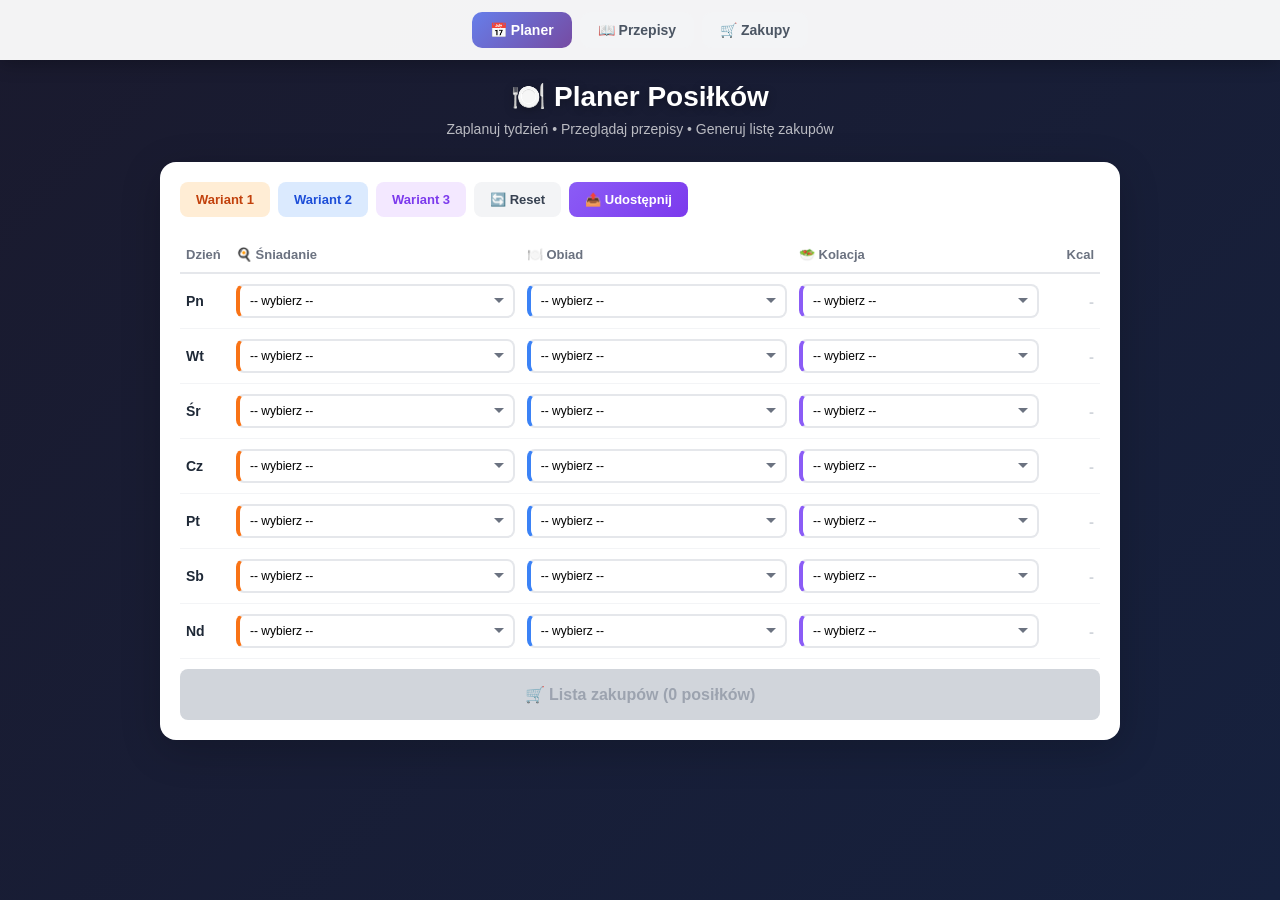
==== Planer_Posilkow.html @ 10a05266 "asdasd" ====
<!DOCTYPE html>
<html lang="pl">
<head>
    <meta charset="UTF-8">
    <meta name="viewport" content="width=device-width, initial-scale=1.0">
    <title>Planer Posiłków</title>
    <style>
        * { margin: 0; padding: 0; box-sizing: border-box; }
        body { 
            font-family: -apple-system, BlinkMacSystemFont, 'Segoe UI', Roboto, sans-serif;
            background: linear-gradient(135deg, #1a1a2e 0%, #16213e 100%);
            min-height: 100vh;
            color: #333;
        }
        
        /* NAWIGACJA */
        .nav {
            background: rgba(255,255,255,0.95);
            padding: 12px 15px;
            display: flex;
            justify-content: center;
            gap: 8px;
            box-shadow: 0 2px 20px rgba(0,0,0,0.3);
            position: sticky;
            top: 0;
            z-index: 100;
            flex-wrap: wrap;
        }
        .nav-btn {
            padding: 10px 18px;
            border: none;
            border-radius: 10px;
            font-weight: 600;
            cursor: pointer;
            font-size: 14px;
            transition: all 0.2s;
            background: #f3f4f6;
            color: #4b5563;
        }
        .nav-btn:hover { background: #e5e7eb; }
        .nav-btn.active { background: linear-gradient(135deg, #667eea 0%, #764ba2 100%); color: white; }
        
        .container { max-width: 1000px; margin: 0 auto; padding: 20px; }
        
        h1 { 
            color: white; 
            text-align: center; 
            margin-bottom: 8px;
            font-size: 28px;
            text-shadow: 0 2px 10px rgba(0,0,0,0.3);
        }
        .subtitle {
            color: rgba(255,255,255,0.7);
            text-align: center;
            margin-bottom: 25px;
            font-size: 14px;
        }
        
        .card {
            background: white;
            border-radius: 16px;
            padding: 20px;
            margin-bottom: 16px;
            box-shadow: 0 10px 40px rgba(0,0,0,0.2);
        }
        
        .section { display: none; }
        .section.active { display: block; }
        
        /* PRZYCISKI */
        .quick-buttons {
            display: flex;
            gap: 8px;
            flex-wrap: wrap;
            margin-bottom: 20px;
        }
        .btn {
            padding: 10px 16px;
            border: none;
            border-radius: 8px;
            font-weight: 600;
            cursor: pointer;
            font-size: 13px;
            transition: all 0.15s;
        }
        .btn:hover { transform: translateY(-2px); box-shadow: 0 4px 12px rgba(0,0,0,0.15); }
        .btn-orange { background: #ffedd5; color: #c2410c; }
        .btn-blue { background: #dbeafe; color: #1d4ed8; }
        .btn-purple { background: #f3e8ff; color: #7c3aed; }
        .btn-gray { background: #f3f4f6; color: #374151; }
        .btn-green { background: linear-gradient(135deg, #22c55e 0%, #16a34a 100%); color: white; width: 100%; padding: 16px; font-size: 16px; margin-top: 10px; }
        .btn-green:disabled { background: #d1d5db; color: #9ca3af; cursor: not-allowed; transform: none; box-shadow: none; }
        .btn-share { background: linear-gradient(135deg, #8b5cf6 0%, #7c3aed 100%); color: white; }
        
        /* TABELA */
        .plan-table { width: 100%; border-collapse: collapse; }
        .plan-table th { 
            text-align: left; 
            padding: 10px 6px; 
            font-size: 13px;
            color: #6b7280;
            border-bottom: 2px solid #e5e7eb;
        }
        .plan-table td { 
            padding: 10px 6px; 
            border-bottom: 1px solid #f3f4f6;
            vertical-align: middle;
        }
        .day-name { font-weight: 700; color: #1f2937; font-size: 14px; }
        
        /* SELECT */
        .meal-select {
            width: 100%;
            padding: 8px 10px;
            border: 2px solid #e5e7eb;
            border-radius: 8px;
            font-size: 12px;
            cursor: pointer;
            background: white;
            transition: border-color 0.2s;
            appearance: none;
            background-image: url("data:image/svg+xml,%3Csvg xmlns='http://www.w3.org/2000/svg' width='12' height='12' viewBox='0 0 12 12'%3E%3Cpath fill='%236b7280' d='M6 8L1 3h10z'/%3E%3C/svg%3E");
            background-repeat: no-repeat;
            background-position: right 8px center;
            padding-right: 28px;
        }
        .meal-select:focus { outline: none; border-color: #8b5cf6; }
        .meal-select.breakfast { border-left: 4px solid #f97316; }
        .meal-select.lunch { border-left: 4px solid #3b82f6; }
        .meal-select.dinner { border-left: 4px solid #8b5cf6; }
        .meal-select.has-value.breakfast { background-color: #fff7ed; }
        .meal-select.has-value.lunch { background-color: #eff6ff; }
        .meal-select.has-value.dinner { background-color: #faf5ff; }
        
        .kcal-cell { text-align: right; font-weight: 700; font-size: 15px; }
        .kcal-value { color: #22c55e; }
        .kcal-empty { color: #d1d5db; }
        
        /* MODAL SHARE */
        .share-modal {
            display: none;
            position: fixed;
            top: 0; left: 0; right: 0; bottom: 0;
            background: rgba(0,0,0,0.7);
            z-index: 300;
            padding: 20px;
            align-items: center;
            justify-content: center;
        }
        .share-modal.active { display: flex; }
        .share-box {
            background: white;
            border-radius: 20px;
            padding: 30px;
            max-width: 500px;
            width: 100%;
            text-align: center;
        }
        .share-box h2 { margin-bottom: 15px; color: #1f2937; }
        .share-box p { color: #6b7280; margin-bottom: 20px; font-size: 14px; }
        .share-link {
            background: #f3f4f6;
            border: 2px solid #e5e7eb;
            border-radius: 10px;
            padding: 15px;
            word-break: break-all;
            font-size: 12px;
            color: #374151;
            margin-bottom: 20px;
            max-height: 100px;
            overflow-y: auto;
        }
        .share-buttons { display: flex; gap: 10px; justify-content: center; flex-wrap: wrap; }
        .share-buttons .btn { min-width: 140px; }
        .btn-copy { background: #22c55e; color: white; }
        .btn-close { background: #f3f4f6; color: #374151; }
        .copied-msg {
            background: #dcfce7;
            color: #16a34a;
            padding: 10px;
            border-radius: 8px;
            margin-top: 15px;
            display: none;
        }
        .copied-msg.show { display: block; }
        
        /* ALERT LOADED */
        .loaded-alert {
            background: linear-gradient(135deg, #22c55e 0%, #16a34a 100%);
            color: white;
            padding: 15px 20px;
            border-radius: 12px;
            margin-bottom: 20px;
            display: flex;
            align-items: center;
            gap: 15px;
            flex-wrap: wrap;
        }
        .loaded-alert span { flex: 1; }
        .loaded-alert .btn { background: white; color: #16a34a; }
        
        /* LISTA ZAKUPÓW */
        .list-header {
            display: flex;
            justify-content: space-between;
            align-items: center;
            margin-bottom: 20px;
            flex-wrap: wrap;
            gap: 10px;
        }
        .list-header h2 { color: #16a34a; font-size: 22px; }
        
        .category {
            background: #f9fafb;
            border-radius: 12px;
            padding: 16px;
            margin-bottom: 12px;
        }
        .category h3 {
            font-size: 16px;
            color: #374151;
            margin-bottom: 12px;
            padding-bottom: 8px;
            border-bottom: 2px solid #e5e7eb;
        }
        .item {
            display: flex;
            align-items: center;
            gap: 12px;
            padding: 10px 0;
            border-bottom: 1px solid #e5e7eb;
        }
        .item:last-child { border-bottom: none; }
        .item input[type="checkbox"] {
            width: 22px;
            height: 22px;
            cursor: pointer;
            accent-color: #22c55e;
        }
        .item-name { flex: 1; color: #374151; font-size: 14px; }
        .item-name.checked { text-decoration: line-through; color: #9ca3af; }
        .item-amount {
            background: #dcfce7;
            color: #16a34a;
            padding: 5px 12px;
            border-radius: 8px;
            font-weight: 700;
            font-size: 13px;
        }
        
        /* PRZEPISY */
        .recipes-grid {
            display: grid;
            grid-template-columns: repeat(auto-fill, minmax(280px, 1fr));
            gap: 16px;
        }
        .recipe-card {
            background: white;
            border-radius: 16px;
            overflow: hidden;
            box-shadow: 0 4px 20px rgba(0,0,0,0.1);
            transition: transform 0.2s, box-shadow 0.2s;
            cursor: pointer;
        }
        .recipe-card:hover {
            transform: translateY(-5px);
            box-shadow: 0 10px 40px rgba(0,0,0,0.15);
        }
        .recipe-header {
            padding: 16px;
            color: white;
        }
        .recipe-header.breakfast { background: linear-gradient(135deg, #f97316 0%, #ea580c 100%); }
        .recipe-header.lunch { background: linear-gradient(135deg, #3b82f6 0%, #2563eb 100%); }
        .recipe-header.dinner { background: linear-gradient(135deg, #8b5cf6 0%, #7c3aed 100%); }
        
        .recipe-type {
            font-size: 11px;
            text-transform: uppercase;
            letter-spacing: 1px;
            opacity: 0.9;
            margin-bottom: 4px;
        }
        .recipe-name {
            font-size: 17px;
            font-weight: 700;
        }
        .recipe-body {
            padding: 16px;
        }
        .recipe-macros {
            display: flex;
            gap: 10px;
            margin-bottom: 12px;
            flex-wrap: wrap;
        }
        .macro {
            background: #f3f4f6;
            padding: 6px 10px;
            border-radius: 6px;
            font-size: 12px;
        }
        .macro strong { color: #1f2937; }
        .recipe-preview {
            color: #6b7280;
            font-size: 13px;
            line-height: 1.4;
        }
        
        /* FILTER TABS */
        .filter-tabs {
            display: flex;
            gap: 8px;
            margin-bottom: 20px;
            flex-wrap: wrap;
        }
        .filter-tab {
            padding: 8px 16px;
            border: 2px solid #e5e7eb;
            border-radius: 8px;
            background: white;
            cursor: pointer;
            font-weight: 600;
            font-size: 13px;
            transition: all 0.2s;
        }
        .filter-tab:hover { border-color: #d1d5db; }
        .filter-tab.active { border-color: #8b5cf6; background: #faf5ff; color: #7c3aed; }
        
        /* MODAL PRZEPISU */
        .modal-overlay {
            display: none;
            position: fixed;
            top: 0; left: 0; right: 0; bottom: 0;
            background: rgba(0,0,0,0.7);
            z-index: 200;
            padding: 20px;
            overflow-y: auto;
        }
        .modal-overlay.active { display: flex; justify-content: center; align-items: flex-start; }
        
        .modal {
            background: white;
            border-radius: 20px;
            max-width: 600px;
            width: 100%;
            margin: 30px auto;
            overflow: hidden;
            box-shadow: 0 20px 60px rgba(0,0,0,0.3);
        }
        .modal-header {
            padding: 25px;
            color: white;
        }
        .modal-header.breakfast { background: linear-gradient(135deg, #f97316 0%, #ea580c 100%); }
        .modal-header.lunch { background: linear-gradient(135deg, #3b82f6 0%, #2563eb 100%); }
        .modal-header.dinner { background: linear-gradient(135deg, #8b5cf6 0%, #7c3aed 100%); }
        
        .modal-close {
            float: right;
            background: rgba(255,255,255,0.2);
            border: none;
            color: white;
            width: 36px;
            height: 36px;
            border-radius: 50%;
            font-size: 22px;
            cursor: pointer;
            transition: background 0.2s;
        }
        .modal-close:hover { background: rgba(255,255,255,0.3); }
        
        .modal-type {
            font-size: 12px;
            text-transform: uppercase;
            letter-spacing: 1px;
            opacity: 0.9;
            margin-bottom: 6px;
        }
        .modal-name {
            font-size: 24px;
            font-weight: 700;
        }
        
        .modal-body {
            padding: 25px;
        }
        .modal-macros {
            display: flex;
            gap: 12px;
            margin-bottom: 25px;
            flex-wrap: wrap;
        }
        .modal-macro {
            background: #f3f4f6;
            padding: 10px 16px;
            border-radius: 10px;
            text-align: center;
        }
        .modal-macro-value {
            font-size: 20px;
            font-weight: 700;
            color: #1f2937;
        }
        .modal-macro-label {
            font-size: 11px;
            color: #6b7280;
            text-transform: uppercase;
        }
        
        .modal-section {
            margin-bottom: 20px;
        }
        .modal-section h3 {
            font-size: 16px;
            color: #1f2937;
            margin-bottom: 12px;
            padding-bottom: 8px;
            border-bottom: 2px solid #e5e7eb;
        }
        .modal-section ul {
            list-style: none;
        }
        .modal-section li {
            padding: 8px 0;
            border-bottom: 1px solid #f3f4f6;
            display: flex;
            align-items: center;
            gap: 10px;
            font-size: 14px;
        }
        .modal-section li:last-child { border-bottom: none; }
        .modal-section li::before {
            content: "•";
            color: #8b5cf6;
            font-weight: bold;
            font-size: 18px;
        }
        
        .modal-steps li {
            counter-increment: step;
            padding-left: 0;
        }
        .modal-steps {
            counter-reset: step;
        }
        .modal-steps li::before {
            content: counter(step);
            background: linear-gradient(135deg, #667eea 0%, #764ba2 100%);
            color: white;
            min-width: 26px;
            height: 26px;
            border-radius: 50%;
            display: flex;
            align-items: center;
            justify-content: center;
            font-size: 13px;
            font-weight: 600;
        }
        
        .hidden { display: none; }
        
        @media (max-width: 600px) {
            .nav { padding: 10px; gap: 6px; }
            .nav-btn { padding: 8px 12px; font-size: 12px; }
            .plan-table th, .plan-table td { padding: 6px 3px; font-size: 11px; }
            .meal-select { padding: 6px; font-size: 11px; }
            .recipes-grid { grid-template-columns: 1fr; }
            h1 { font-size: 22px; }
            .container { padding: 15px; }
            .card { padding: 15px; }
        }
    </style>
</head>
<body>
    <nav class="nav">
        <button class="nav-btn active" onclick="showSection('planner', this)">📅 Planer</button>
        <button class="nav-btn" onclick="showSection('recipes', this)">📖 Przepisy</button>
        <button class="nav-btn" onclick="showSection('shopping', this)">🛒 Zakupy</button>
    </nav>

    <div class="container">
        <h1>🍽️ Planer Posiłków</h1>
        <p class="subtitle">Zaplanuj tydzień • Przeglądaj przepisy • Generuj listę zakupów</p>
        
        <!-- ALERT: Plan załadowany z linku -->
        <div id="loaded-alert" class="loaded-alert" style="display: none;">
            <span>✅ Plan został załadowany z linku!</span>
            <button class="btn" onclick="hideLoadedAlert()">OK</button>
        </div>
        
        <!-- SEKCJA: PLANER -->
        <div id="section-planner" class="section active">
            <div class="card">
                <div class="quick-buttons">
                    <button class="btn btn-orange" onclick="fillAllWith('A')">Wariant 1</button>
                    <button class="btn btn-blue" onclick="fillAllWith('B')">Wariant 2</button>
                    <button class="btn btn-purple" onclick="fillAllWith('C')">Wariant 3</button>
                    <button class="btn btn-gray" onclick="resetPlan()">🔄 Reset</button>
                    <button class="btn btn-share" onclick="openShareModal()">📤 Udostępnij</button>
                </div>
                
                <table class="plan-table">
                    <thead>
                        <tr>
                            <th style="width: 50px;">Dzień</th>
                            <th>🍳 Śniadanie</th>
                            <th>🍽️ Obiad</th>
                            <th>🥗 Kolacja</th>
                            <th style="width: 55px; text-align: right;">Kcal</th>
                        </tr>
                    </thead>
                    <tbody id="plan-table-body"></tbody>
                </table>
                
                <button class="btn btn-green" id="generate-btn" onclick="showSection('shopping')" disabled>
                    🛒 Lista zakupów (0 posiłków)
                </button>
            </div>
        </div>
        
        <!-- SEKCJA: PRZEPISY -->
        <div id="section-recipes" class="section">
            <div class="card">
                <div class="filter-tabs">
                    <button class="filter-tab active" onclick="filterRecipes('all', this)">Wszystkie</button>
                    <button class="filter-tab" onclick="filterRecipes('breakfast', this)">🍳 Śniadania</button>
                    <button class="filter-tab" onclick="filterRecipes('lunch', this)">🍽️ Obiady</button>
                    <button class="filter-tab" onclick="filterRecipes('dinner', this)">🥗 Kolacje</button>
                </div>
                <div class="recipes-grid" id="recipes-grid"></div>
            </div>
        </div>
        
        <!-- SEKCJA: LISTA ZAKUPÓW -->
        <div id="section-shopping" class="section">
            <div class="card">
                <div class="list-header">
                    <h2>🛒 Lista zakupów</h2>
                    <button class="btn btn-share" onclick="copyShoppingList()">📋 Kopiuj listę</button>
                </div>
                <p id="shopping-info" style="color: #6b7280; margin-bottom: 15px;"></p>
                <div id="shopping-list"></div>
            </div>
        </div>
    </div>
    
    <!-- MODAL: UDOSTĘPNIJ -->
    <div class="share-modal" id="share-modal" onclick="closeShareModal(event)">
        <div class="share-box" onclick="event.stopPropagation()">
            <h2>📤 Udostępnij plan</h2>
            <p>Skopiuj link i wyślij na telefon (SMS, Messenger, mail) albo zapisz w notatkach.</p>
            <div class="share-link" id="share-link"></div>
            <div class="share-buttons">
                <button class="btn btn-copy" onclick="copyShareLink()">📋 Kopiuj link</button>
                <button class="btn btn-close" onclick="closeShareModal()">Zamknij</button>
            </div>
            <div class="copied-msg" id="copied-msg">✅ Link skopiowany!</div>
        </div>
    </div>
    
    <!-- MODAL: PRZEPIS -->
    <div class="modal-overlay" id="modal-overlay" onclick="closeModal(event)">
        <div class="modal" onclick="event.stopPropagation()">
            <div class="modal-header" id="modal-header">
                <button class="modal-close" onclick="closeModal()">&times;</button>
                <div class="modal-type" id="modal-type"></div>
                <div class="modal-name" id="modal-name"></div>
            </div>
            <div class="modal-body">
                <div class="modal-macros" id="modal-macros"></div>
                <div class="modal-section">
                    <h3>📝 Składniki</h3>
                    <ul id="modal-ingredients"></ul>
                </div>
                <div class="modal-section">
                    <h3>👨‍🍳 Przygotowanie</h3>
                    <ul class="modal-steps" id="modal-steps"></ul>
                </div>
            </div>
        </div>
    </div>

    <script>
        // ===========================================
        // BAZA PRZEPISÓW
        // ===========================================
        const recipes = {
            breakfast: [
                {
                    id: 'b1',
                    name: "Jajecznica z szynką + kanapki",
                    kcal: 820, protein: 58, fat: 38, carbs: 60,
                    ingredients: [
                        { item: "Jajka", amount: 5, unit: "szt" },
                        { item: "Szynka z indyka", amount: 100, unit: "g" },
                        { item: "Chleb żytni razowy", amount: 4, unit: "kromki" },
                        { item: "Masło", amount: 10, unit: "g" },
                        { item: "Pomidor", amount: 1, unit: "szt" }
                    ],
                    steps: [
                        "Rozgrzej patelnię z masłem na średnim ogniu.",
                        "Wbij jajka i mieszaj łopatką do ścięcia.",
                        "Pod koniec dodaj pokrojoną szynkę.",
                        "Dopraw solą i pieprzem.",
                        "Podawaj z chlebem i pomidorem."
                    ]
                },
                {
                    id: 'b2',
                    name: "Tosty z jajkiem i serem",
                    kcal: 830, protein: 56, fat: 42, carbs: 58,
                    ingredients: [
                        { item: "Chleb tostowy pełnoziarnisty", amount: 6, unit: "kromek" },
                        { item: "Jajka", amount: 4, unit: "szt" },
                        { item: "Ser żółty (gouda)", amount: 80, unit: "g" },
                        { item: "Szynka z kurczaka", amount: 80, unit: "g" },
                        { item: "Masło", amount: 15, unit: "g" },
                        { item: "Ogórek", amount: 1, unit: "szt" }
                    ],
                    steps: [
                        "Usmaż jajka sadzone na maśle.",
                        "Złóż tosty: chleb + ser + szynka + jajko.",
                        "Opiecz w tosterze aż ser się roztopi.",
                        "Podawaj z ogórkiem."
                    ]
                },
                {
                    id: 'b3',
                    name: "Kanapki z łososiem",
                    kcal: 810, protein: 52, fat: 36, carbs: 68,
                    ingredients: [
                        { item: "Bułki grahamki", amount: 3, unit: "szt" },
                        { item: "Łosoś wędzony", amount: 100, unit: "g" },
                        { item: "Serek śmietankowy", amount: 60, unit: "g" },
                        { item: "Jajka", amount: 3, unit: "szt" },
                        { item: "Pomidorki koktajlowe", amount: 8, unit: "szt" }
                    ],
                    steps: [
                        "Ugotuj jajka na twardo (8 min).",
                        "Przekrój bułki, posmaruj serkiem.",
                        "Ułóż łososia i pokrojone jajka.",
                        "Podawaj z pomidorkami."
                    ]
                }
            ],
            lunch: [
                {
                    id: 'l1',
                    name: "Kurczak z ryżem i brokułem",
                    kcal: 850, protein: 65, fat: 25, carbs: 85,
                    ingredients: [
                        { item: "Pierś z kurczaka", amount: 250, unit: "g" },
                        { item: "Ryż basmati", amount: 100, unit: "g" },
                        { item: "Brokuł mrożony", amount: 150, unit: "g" },
                        { item: "Oliwa z oliwek", amount: 1.5, unit: "łyżki" }
                    ],
                    steps: [
                        "Ugotuj ryż według instrukcji.",
                        "Kurczaka pokrój w kostkę, dopraw.",
                        "Smaż na oliwie 6-8 minut.",
                        "Brokuł ugotuj na parze 5 min.",
                        "Podawaj razem."
                    ]
                },
                {
                    id: 'l2',
                    name: "Mielone z frytkami",
                    kcal: 860, protein: 62, fat: 28, carbs: 88,
                    ingredients: [
                        { item: "Mięso mielone z indyka", amount: 250, unit: "g" },
                        { item: "Frytki mrożone", amount: 250, unit: "g" },
                        { item: "Cebula", amount: 0.5, unit: "szt" },
                        { item: "Jajka", amount: 1, unit: "szt" },
                        { item: "Kapusta pekińska", amount: 150, unit: "g" },
                        { item: "Jogurt naturalny", amount: 30, unit: "g" }
                    ],
                    steps: [
                        "Frytki piecz 220°C, 20-25 min (BEZ oleju!).",
                        "Mielone wymieszaj z jajkiem i cebulą.",
                        "Uformuj kotlety, smaż 4-5 min z każdej strony.",
                        "Kapustę wymieszaj z jogurtem na surówkę."
                    ]
                },
                {
                    id: 'l3',
                    name: "Makaron z kurczakiem",
                    kcal: 840, protein: 58, fat: 24, carbs: 92,
                    ingredients: [
                        { item: "Makaron pełnoziarnisty", amount: 100, unit: "g" },
                        { item: "Pierś z kurczaka", amount: 200, unit: "g" },
                        { item: "Passata pomidorowa", amount: 150, unit: "g" },
                        { item: "Cukinia", amount: 100, unit: "g" },
                        { item: "Parmezan", amount: 20, unit: "g" },
                        { item: "Czosnek", amount: 2, unit: "ząbki" }
                    ],
                    steps: [
                        "Ugotuj makaron al dente.",
                        "Kurczaka pokrój w paski, smaż z czosnkiem.",
                        "Dodaj cukinię i passatę, gotuj 5 min.",
                        "Wymieszaj z makaronem, posyp parmezanem."
                    ]
                }
            ],
            dinner: [
                {
                    id: 'd1',
                    name: "Twarożek z owocami",
                    kcal: 780, protein: 62, fat: 22, carbs: 65,
                    ingredients: [
                        { item: "Serek wiejski wysokobiałkowy", amount: 400, unit: "g" },
                        { item: "Banan", amount: 1, unit: "szt" },
                        { item: "Orzechy włoskie", amount: 30, unit: "g" },
                        { item: "Miód", amount: 20, unit: "g" },
                        { item: "Płatki owsiane", amount: 30, unit: "g" }
                    ],
                    steps: [
                        "Serek przełóż do miski.",
                        "Pokrój banana, posiekaj orzechy.",
                        "Wszystko wymieszaj, dodaj płatki.",
                        "Polej miodem. Gotowe!"
                    ]
                },
                {
                    id: 'd2',
                    name: "Kanapki z pastą jajeczną",
                    kcal: 790, protein: 58, fat: 32, carbs: 68,
                    ingredients: [
                        { item: "Chleb żytni razowy", amount: 5, unit: "kromek" },
                        { item: "Jajka", amount: 5, unit: "szt" },
                        { item: "Jogurt grecki", amount: 50, unit: "g" },
                        { item: "Majonez", amount: 15, unit: "g" },
                        { item: "Ser żółty", amount: 40, unit: "g" },
                        { item: "Ogórek", amount: 1, unit: "szt" },
                        { item: "Szczypiorek", amount: 1, unit: "pęczek" }
                    ],
                    steps: [
                        "Ugotuj jajka na twardo, rozgnieć widelcem.",
                        "Wymieszaj z jogurtem, majonezem i szczypiorkiem.",
                        "Smaruj chleb pastą, dodaj ser.",
                        "Podawaj z ogórkiem."
                    ]
                },
                {
                    id: 'd3',
                    name: "Wrap z kurczakiem",
                    kcal: 785, protein: 60, fat: 26, carbs: 70,
                    ingredients: [
                        { item: "Tortilla pełnoziarnista", amount: 2, unit: "szt" },
                        { item: "Pierś z kurczaka", amount: 180, unit: "g" },
                        { item: "Serek śmietankowy", amount: 50, unit: "g" },
                        { item: "Pomidor", amount: 1, unit: "szt" },
                        { item: "Ser żółty", amount: 40, unit: "g" },
                        { item: "Jogurt skyr", amount: 100, unit: "g" },
                        { item: "Sałata lodowa", amount: 50, unit: "g" }
                    ],
                    steps: [
                        "Tortillę posmaruj serkiem.",
                        "Ułóż sałatę, kurczaka, pomidor, ser.",
                        "Zwiń ciasno w rulon.",
                        "Jogurt skyr jako dip."
                    ]
                }
            ]
        };

        // ===========================================
        // STAN
        // ===========================================
        const days = ['Poniedziałek', 'Wtorek', 'Środa', 'Czwartek', 'Piątek', 'Sobota', 'Niedziela'];
        const daysShort = ['Pn', 'Wt', 'Śr', 'Cz', 'Pt', 'Sb', 'Nd'];
        const mealTypes = ['breakfast', 'lunch', 'dinner'];
        const mealNames = { breakfast: 'Śniadanie', lunch: 'Obiad', dinner: 'Kolacja' };
        
        let plan = {};
        days.forEach(day => {
            plan[day] = { breakfast: null, lunch: null, dinner: null };
        });

        const categories = [
            { name: "🥚 BIAŁKO", keywords: ["jajka", "pierś", "mielone", "łosoś", "szynka", "kurczak"] },
            { name: "🧀 NABIAŁ", keywords: ["serek", "jogurt", "ser żółty", "masło", "parmezan", "majonez", "śmietankowy", "skyr"] },
            { name: "🍞 PIECZYWO", keywords: ["chleb", "bułki", "tortilla", "tostowy"] },
            { name: "🥦 WARZYWA/OWOCE", keywords: ["pomidor", "ogórek", "brokuł", "cukinia", "kapusta", "banan", "cebula", "sałata", "czosnek"] },
            { name: "🍚 INNE", keywords: ["ryż", "makaron", "frytki", "oliwa", "orzechy", "miód", "płatki", "passata", "szczypiorek"] }
        ];

        // ===========================================
        // FUNKCJE
        // ===========================================
        
        function showSection(name, btn) {
            document.querySelectorAll('.section').forEach(s => s.classList.remove('active'));
            document.querySelectorAll('.nav-btn').forEach(b => b.classList.remove('active'));
            document.getElementById('section-' + name).classList.add('active');
            if (btn) btn.classList.add('active');
            else document.querySelector(`.nav-btn[onclick*="${name}"]`).classList.add('active');
            if (name === 'shopping') renderShoppingList();
        }

        function renderPlannerTable() {
            const tbody = document.getElementById('plan-table-body');
            tbody.innerHTML = '';
            let totalMeals = 0;
            
            days.forEach((day, i) => {
                const row = document.createElement('tr');
                row.innerHTML = `<td class="day-name">${daysShort[i]}</td>`;
                
                mealTypes.forEach(mealType => {
                    const td = document.createElement('td');
                    const val = plan[day][mealType];
                    if (val) totalMeals++;
                    
                    let opts = `<option value="">-- wybierz --</option>`;
                    recipes[mealType].forEach(r => {
                        opts += `<option value="${r.id}" ${val === r.id ? 'selected' : ''}>${r.name}</option>`;
                    });
                    
                    td.innerHTML = `<select class="meal-select ${mealType} ${val ? 'has-value' : ''}" 
                        onchange="setMeal('${day}', '${mealType}', this.value)">${opts}</select>`;
                    row.appendChild(td);
                });
                
                let kcal = 0;
                mealTypes.forEach(mt => {
                    const rid = plan[day][mt];
                    if (rid) {
                        const r = recipes[mt].find(x => x.id === rid);
                        if (r) kcal += r.kcal;
                    }
                });
                
                const kcalTd = document.createElement('td');
                kcalTd.className = 'kcal-cell';
                kcalTd.innerHTML = kcal > 0 ? `<span class="kcal-value">${kcal}</span>` : `<span class="kcal-empty">-</span>`;
                row.appendChild(kcalTd);
                tbody.appendChild(row);
            });
            
            const btn = document.getElementById('generate-btn');
            btn.textContent = `🛒 Lista zakupów (${totalMeals} posiłków)`;
            btn.disabled = totalMeals === 0;
        }

        function setMeal(day, mealType, id) {
            plan[day][mealType] = id || null;
            renderPlannerTable();
            savePlan();
        }

        function fillAllWith(v) {
            const idx = { 'A': 0, 'B': 1, 'C': 2 }[v];
            days.forEach(day => {
                mealTypes.forEach(mt => {
                    if (recipes[mt][idx]) plan[day][mt] = recipes[mt][idx].id;
                });
            });
            renderPlannerTable();
            savePlan();
        }

        function resetPlan() {
            days.forEach(day => mealTypes.forEach(mt => plan[day][mt] = null));
            renderPlannerTable();
            savePlan();
        }

        // PRZEPISY
        function renderRecipes(filter = 'all') {
            const grid = document.getElementById('recipes-grid');
            grid.innerHTML = '';
            const types = filter === 'all' ? mealTypes : [filter];
            
            types.forEach(mt => {
                recipes[mt].forEach(r => {
                    const card = document.createElement('div');
                    card.className = 'recipe-card';
                    card.onclick = () => openRecipeModal(mt, r);
                    card.innerHTML = `
                        <div class="recipe-header ${mt}">
                            <div class="recipe-type">${mealNames[mt]}</div>
                            <div class="recipe-name">${r.name}</div>
                        </div>
                        <div class="recipe-body">
                            <div class="recipe-macros">
                                <div class="macro"><strong>${r.kcal}</strong> kcal</div>
                                <div class="macro"><strong>${r.protein}g</strong> B</div>
                                <div class="macro"><strong>${r.carbs}g</strong> W</div>
                            </div>
                            <div class="recipe-preview">${r.ingredients.slice(0,3).map(x=>x.item).join(', ')}...</div>
                        </div>`;
                    grid.appendChild(card);
                });
            });
        }

        function filterRecipes(f, btn) {
            document.querySelectorAll('.filter-tab').forEach(t => t.classList.remove('active'));
            btn.classList.add('active');
            renderRecipes(f);
        }

        function openRecipeModal(mt, r) {
            document.getElementById('modal-overlay').classList.add('active');
            document.getElementById('modal-header').className = 'modal-header ' + mt;
            document.getElementById('modal-type').textContent = mealNames[mt];
            document.getElementById('modal-name').textContent = r.name;
            
            document.getElementById('modal-macros').innerHTML = `
                <div class="modal-macro"><div class="modal-macro-value">${r.kcal}</div><div class="modal-macro-label">Kalorie</div></div>
                <div class="modal-macro"><div class="modal-macro-value">${r.protein}g</div><div class="modal-macro-label">Białko</div></div>
                <div class="modal-macro"><div class="modal-macro-value">${r.fat}g</div><div class="modal-macro-label">Tłuszcze</div></div>
                <div class="modal-macro"><div class="modal-macro-value">${r.carbs}g</div><div class="modal-macro-label">Węgle</div></div>`;
            
            document.getElementById('modal-ingredients').innerHTML = r.ingredients.map(i => 
                `<li>${i.item} - <strong>${i.amount} ${i.unit}</strong></li>`).join('');
            document.getElementById('modal-steps').innerHTML = r.steps.map(s => `<li>${s}</li>`).join('');
            document.body.style.overflow = 'hidden';
        }

        function closeModal(e) {
            if (!e || e.target.id === 'modal-overlay') {
                document.getElementById('modal-overlay').classList.remove('active');
                document.body.style.overflow = '';
            }
        }

        // LISTA ZAKUPÓW
        function renderShoppingList() {
            const list = {};
            days.forEach(day => {
                mealTypes.forEach(mt => {
                    const rid = plan[day][mt];
                    if (rid) {
                        const r = recipes[mt].find(x => x.id === rid);
                        if (r) r.ingredients.forEach(ing => {
                            const k = `${ing.item} (${ing.unit})`;
                            list[k] = (list[k] || 0) + ing.amount;
                        });
                    }
                });
            });
            
            Object.keys(list).forEach(k => list[k] = Math.ceil(list[k] * 10) / 10);
            
            let total = 0;
            Object.values(plan).forEach(d => mealTypes.forEach(mt => { if (d[mt]) total++; }));
            
            document.getElementById('shopping-info').textContent = total > 0 ? `${total} posiłków zaplanowanych` : '';
            
            const container = document.getElementById('shopping-list');
            container.innerHTML = '';
            
            if (Object.keys(list).length === 0) {
                container.innerHTML = '<p style="text-align:center;color:#9ca3af;padding:40px;">Najpierw zaplanuj posiłki</p>';
                return;
            }
            
            categories.forEach(cat => {
                const items = Object.entries(list).filter(([item]) => 
                    cat.keywords.some(kw => item.toLowerCase().includes(kw)));
                if (items.length === 0) return;
                
                const div = document.createElement('div');
                div.className = 'category';
                div.innerHTML = `<h3>${cat.name}</h3>`;
                items.forEach(([item, amt]) => {
                    const itemDiv = document.createElement('div');
                    itemDiv.className = 'item';
                    itemDiv.innerHTML = `
                        <input type="checkbox" onchange="this.nextElementSibling.classList.toggle('checked',this.checked)">
                        <span class="item-name">${item}</span>
                        <span class="item-amount">${amt}</span>`;
                    div.appendChild(itemDiv);
                });
                container.appendChild(div);
            });
        }

        function copyShoppingList() {
            const list = {};
            days.forEach(day => {
                mealTypes.forEach(mt => {
                    const rid = plan[day][mt];
                    if (rid) {
                        const r = recipes[mt].find(x => x.id === rid);
                        if (r) r.ingredients.forEach(ing => {
                            const k = `${ing.item} (${ing.unit})`;
                            list[k] = (list[k] || 0) + ing.amount;
                        });
                    }
                });
            });
            Object.keys(list).forEach(k => list[k] = Math.ceil(list[k] * 10) / 10);
            
            let txt = "🛒 LISTA ZAKUPÓW\n\n";
            categories.forEach(cat => {
                const items = Object.entries(list).filter(([item]) => 
                    cat.keywords.some(kw => item.toLowerCase().includes(kw)));
                if (items.length === 0) return;
                txt += cat.name + "\n";
                items.forEach(([item, amt]) => txt += `☐ ${item}: ${amt}\n`);
                txt += "\n";
            });
            
            navigator.clipboard.writeText(txt).then(() => alert('Lista skopiowana do schowka!'));
        }

        // UDOSTĘPNIANIE
        function openShareModal() {
            const data = btoa(encodeURIComponent(JSON.stringify(plan)));
            const url = window.location.href.split('?')[0] + '?plan=' + data;
            document.getElementById('share-link').textContent = url;
            document.getElementById('share-modal').classList.add('active');
            document.getElementById('copied-msg').classList.remove('show');
        }

        function closeShareModal(e) {
            if (!e || e.target.id === 'share-modal') {
                document.getElementById('share-modal').classList.remove('active');
            }
        }

        function copyShareLink() {
            const link = document.getElementById('share-link').textContent;
            navigator.clipboard.writeText(link).then(() => {
                document.getElementById('copied-msg').classList.add('show');
            });
        }

        // ZAPIS/ODCZYT
        function savePlan() {
            localStorage.setItem('mealPlanV3', JSON.stringify(plan));
        }

        function loadPlan() {
            // Sprawdź URL
            const params = new URLSearchParams(window.location.search);
            const urlPlan = params.get('plan');
            if (urlPlan) {
                try {
                    plan = JSON.parse(decodeURIComponent(atob(urlPlan)));
                    document.getElementById('loaded-alert').style.display = 'flex';
                    // Wyczyść URL bez przeładowania
                    window.history.replaceState({}, '', window.location.pathname);
                    return;
                } catch(e) {}
            }
            
            // Sprawdź localStorage
            const saved = localStorage.getItem('mealPlanV3');
            if (saved) {
                try { plan = JSON.parse(saved); } catch(e) {}
            }
        }

        function hideLoadedAlert() {
            document.getElementById('loaded-alert').style.display = 'none';
            savePlan();
        }

        // INIT
        loadPlan();
        renderPlannerTable();
        renderRecipes();
    </script>
</body>
</html>
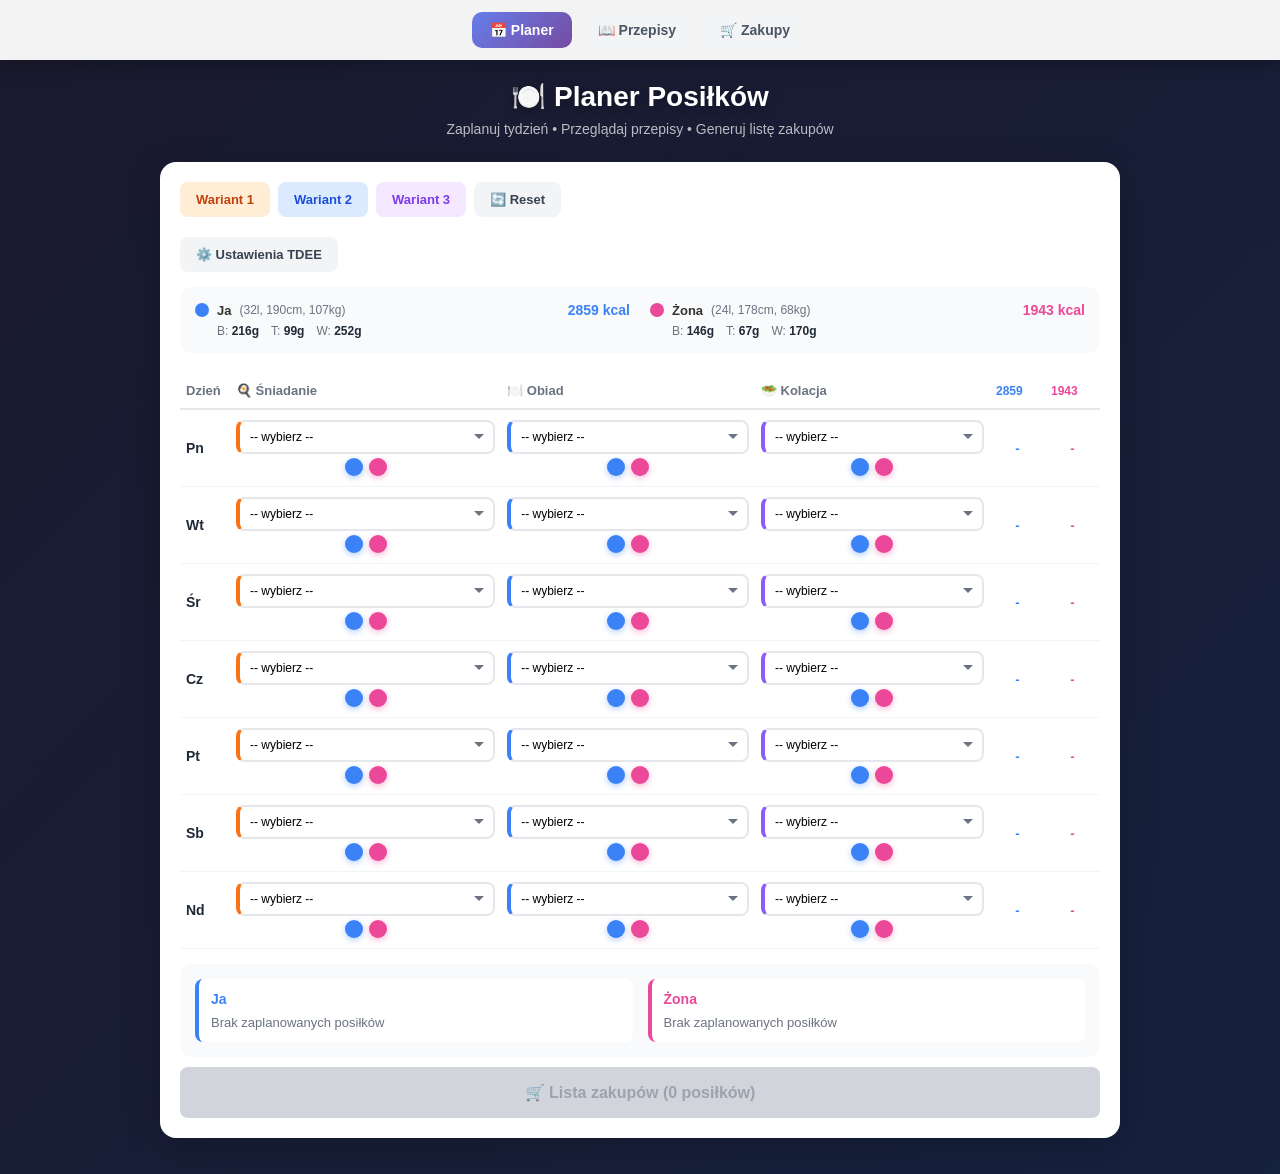
==== commit a65cb6d3: "asdasd" ====
--- a/Planer_Posilkow.html
+++ b/Planer_Posilkow.html
@@ -135,55 +135,278 @@
         .kcal-cell { text-align: right; font-weight: 700; font-size: 15px; }
         .kcal-value { color: #22c55e; }
         .kcal-empty { color: #d1d5db; }
-        
-        /* MODAL SHARE */
-        .share-modal {
+
+        /* PANEL OSÓB */
+        .persons-panel {
+            display: flex;
+            gap: 20px;
+            padding: 15px;
+            background: #f9fafb;
+            border-radius: 12px;
+            margin-bottom: 20px;
+            flex-wrap: wrap;
+        }
+        .person-config {
+            display: flex;
+            align-items: center;
+            gap: 10px;
+            flex: 1;
+            min-width: 200px;
+        }
+        .person-dot {
+            width: 14px;
+            height: 14px;
+            border-radius: 50%;
+            flex-shrink: 0;
+        }
+        .person-name {
+            width: 80px;
+            padding: 6px 10px;
+            border: 2px solid #e5e7eb;
+            border-radius: 6px;
+            font-size: 13px;
+            font-weight: 600;
+        }
+        .person-name:focus { outline: none; border-color: #8b5cf6; }
+        .portion-slider {
+            width: 80px;
+            height: 6px;
+            -webkit-appearance: none;
+            appearance: none;
+            background: #e5e7eb;
+            border-radius: 3px;
+            cursor: pointer;
+        }
+        .portion-slider::-webkit-slider-thumb {
+            -webkit-appearance: none;
+            width: 18px;
+            height: 18px;
+            background: linear-gradient(135deg, #667eea 0%, #764ba2 100%);
+            border-radius: 50%;
+            cursor: pointer;
+        }
+        .portion-value {
+            font-weight: 700;
+            font-size: 13px;
+            color: #6b7280;
+            min-width: 35px;
+        }
+
+        /* CHECKBOXY OSÓB PRZY POSIŁKACH */
+        .meal-cell {
+            display: flex;
+            flex-direction: column;
+            gap: 4px;
+        }
+        .person-checks {
+            display: flex;
+            gap: 6px;
+            justify-content: center;
+        }
+        .person-check {
+            display: flex;
+            align-items: center;
+            cursor: pointer;
+        }
+        .person-check input {
             display: none;
-            position: fixed;
-            top: 0; left: 0; right: 0; bottom: 0;
-            background: rgba(0,0,0,0.7);
-            z-index: 300;
+        }
+        .person-check .check-dot {
+            width: 18px;
+            height: 18px;
+            border-radius: 50%;
+            border: 2px solid #d1d5db;
+            transition: all 0.15s;
+        }
+        .person-check input:checked + .check-dot {
+            border-color: transparent;
+        }
+        .person-check input:checked + .check-dot.blue {
+            background: #3b82f6;
+            box-shadow: 0 2px 6px rgba(59, 130, 246, 0.4);
+        }
+        .person-check input:checked + .check-dot.pink {
+            background: #ec4899;
+            box-shadow: 0 2px 6px rgba(236, 72, 153, 0.4);
+        }
+        .person-check:hover .check-dot {
+            border-color: #9ca3af;
+        }
+
+        /* KOLUMNY KALORII DLA OSÓB */
+        .kcal-person {
+            text-align: center;
+            font-weight: 700;
+            font-size: 13px;
+            min-width: 50px;
+        }
+        .kcal-person.blue { color: #3b82f6; }
+        .kcal-person.pink { color: #ec4899; }
+        .kcal-person.empty { color: #d1d5db; }
+
+        /* PANEL USTAWIEŃ TDEE */
+        .settings-toggle {
+            display: flex;
+            align-items: center;
+            gap: 8px;
+            padding: 10px 16px;
+            background: #f3f4f6;
+            border: none;
+            border-radius: 8px;
+            cursor: pointer;
+            font-weight: 600;
+            font-size: 13px;
+            color: #374151;
+            margin-bottom: 15px;
+            transition: all 0.2s;
+        }
+        .settings-toggle:hover { background: #e5e7eb; }
+        .settings-toggle.active { background: #dbeafe; color: #1d4ed8; }
+        .settings-panel {
+            display: none;
+            background: #f9fafb;
+            border-radius: 12px;
             padding: 20px;
-            align-items: center;
-            justify-content: center;
-        }
-        .share-modal.active { display: flex; }
-        .share-box {
+            margin-bottom: 20px;
+        }
+        .settings-panel.active { display: block; }
+        .settings-grid {
+            display: grid;
+            grid-template-columns: repeat(auto-fit, minmax(280px, 1fr));
+            gap: 20px;
+        }
+        .person-settings {
             background: white;
-            border-radius: 20px;
-            padding: 30px;
-            max-width: 500px;
-            width: 100%;
-            text-align: center;
-        }
-        .share-box h2 { margin-bottom: 15px; color: #1f2937; }
-        .share-box p { color: #6b7280; margin-bottom: 20px; font-size: 14px; }
-        .share-link {
-            background: #f3f4f6;
-            border: 2px solid #e5e7eb;
             border-radius: 10px;
             padding: 15px;
-            word-break: break-all;
-            font-size: 12px;
-            color: #374151;
-            margin-bottom: 20px;
-            max-height: 100px;
-            overflow-y: auto;
-        }
-        .share-buttons { display: flex; gap: 10px; justify-content: center; flex-wrap: wrap; }
-        .share-buttons .btn { min-width: 140px; }
-        .btn-copy { background: #22c55e; color: white; }
-        .btn-close { background: #f3f4f6; color: #374151; }
-        .copied-msg {
-            background: #dcfce7;
-            color: #16a34a;
+            border-left: 4px solid;
+        }
+        .person-settings.blue { border-color: #3b82f6; }
+        .person-settings.pink { border-color: #ec4899; }
+        .person-settings h4 {
+            margin-bottom: 12px;
+            font-size: 14px;
+            display: flex;
+            align-items: center;
+            gap: 8px;
+        }
+        .settings-row {
+            display: flex;
+            gap: 10px;
+            margin-bottom: 10px;
+            flex-wrap: wrap;
+        }
+        .settings-field {
+            display: flex;
+            flex-direction: column;
+            gap: 4px;
+            flex: 1;
+            min-width: 70px;
+        }
+        .settings-field label {
+            font-size: 11px;
+            color: #6b7280;
+            text-transform: uppercase;
+        }
+        .settings-field input,
+        .settings-field select {
+            padding: 8px;
+            border: 2px solid #e5e7eb;
+            border-radius: 6px;
+            font-size: 13px;
+            font-weight: 600;
+        }
+        .settings-field input:focus,
+        .settings-field select:focus {
+            outline: none;
+            border-color: #8b5cf6;
+        }
+        .tdee-result {
+            background: #f3f4f6;
             padding: 10px;
             border-radius: 8px;
+            margin-top: 10px;
+            font-size: 12px;
+            line-height: 1.6;
+        }
+        .tdee-result strong {
+            color: #1f2937;
+        }
+
+        /* PODSUMOWANIE KALORII */
+        .kcal-summary {
+            display: flex;
+            gap: 15px;
             margin-top: 15px;
-            display: none;
-        }
-        .copied-msg.show { display: block; }
-        
+            padding: 15px;
+            background: #f9fafb;
+            border-radius: 12px;
+            flex-wrap: wrap;
+        }
+        .person-summary {
+            flex: 1;
+            min-width: 200px;
+            padding: 12px;
+            background: white;
+            border-radius: 8px;
+            border-left: 4px solid;
+        }
+        .person-summary.blue { border-color: #3b82f6; }
+        .person-summary.pink { border-color: #ec4899; }
+        .person-summary-header {
+            display: flex;
+            justify-content: space-between;
+            align-items: center;
+            margin-bottom: 8px;
+        }
+        .person-summary-name {
+            font-weight: 700;
+            font-size: 14px;
+        }
+        .person-summary-name.blue { color: #3b82f6; }
+        .person-summary-name.pink { color: #ec4899; }
+        .person-summary-percent {
+            font-weight: 700;
+            font-size: 13px;
+            padding: 4px 8px;
+            border-radius: 6px;
+        }
+        .person-summary-percent.good { background: #dcfce7; color: #16a34a; }
+        .person-summary-percent.over { background: #fee2e2; color: #dc2626; }
+        .person-summary-percent.under { background: #fef3c7; color: #d97706; }
+        .person-summary-values {
+            font-size: 13px;
+            color: #6b7280;
+        }
+        .person-summary-values strong {
+            color: #1f2937;
+        }
+        .progress-bar {
+            height: 6px;
+            background: #e5e7eb;
+            border-radius: 3px;
+            margin-top: 8px;
+            overflow: hidden;
+        }
+        .progress-fill {
+            height: 100%;
+            border-radius: 3px;
+            transition: width 0.3s;
+        }
+        .progress-fill.blue { background: #3b82f6; }
+        .progress-fill.pink { background: #ec4899; }
+        .progress-fill.over { background: #dc2626; }
+
+        /* NAGŁÓWKI TABELI Z CELEM */
+        .kcal-header {
+            font-size: 11px;
+            text-align: center;
+        }
+        .kcal-header-target {
+            font-weight: 700;
+            font-size: 12px;
+        }
+
         /* ALERT LOADED */
         .loaded-alert {
             background: linear-gradient(135deg, #22c55e 0%, #16a34a 100%);
@@ -458,8 +681,53 @@
             font-weight: 600;
         }
         
+        /* PRZEŁĄCZNIK OSÓB W MODALU */
+        .modal-persons-toggle {
+            display: flex;
+            gap: 8px;
+            margin-bottom: 15px;
+            background: #f3f4f6;
+            padding: 6px;
+            border-radius: 10px;
+        }
+        .modal-person-btn {
+            flex: 1;
+            padding: 10px 12px;
+            border: none;
+            border-radius: 8px;
+            font-weight: 600;
+            font-size: 13px;
+            cursor: pointer;
+            background: transparent;
+            color: #6b7280;
+            transition: all 0.2s;
+            display: flex;
+            align-items: center;
+            justify-content: center;
+            gap: 6px;
+        }
+        .modal-person-btn:hover { background: rgba(255,255,255,0.5); }
+        .modal-person-btn.active {
+            background: white;
+            box-shadow: 0 2px 8px rgba(0,0,0,0.1);
+        }
+        .modal-person-btn.active.blue { color: #3b82f6; }
+        .modal-person-btn.active.pink { color: #ec4899; }
+        .modal-person-btn.active.both { color: #7c3aed; }
+        .modal-person-dot {
+            width: 10px;
+            height: 10px;
+            border-radius: 50%;
+        }
+        .modal-multiplier {
+            font-size: 11px;
+            color: #9ca3af;
+            text-align: center;
+            margin-bottom: 15px;
+        }
+
         .hidden { display: none; }
-        
+
         @media (max-width: 600px) {
             .nav { padding: 10px; gap: 6px; }
             .nav-btn { padding: 8px 12px; font-size: 12px; }
@@ -497,9 +765,19 @@
                     <button class="btn btn-blue" onclick="fillAllWith('B')">Wariant 2</button>
                     <button class="btn btn-purple" onclick="fillAllWith('C')">Wariant 3</button>
                     <button class="btn btn-gray" onclick="resetPlan()">🔄 Reset</button>
-                    <button class="btn btn-share" onclick="openShareModal()">📤 Udostępnij</button>
                 </div>
-                
+
+                <!-- Przycisk toggle ustawień -->
+                <button class="settings-toggle" id="settings-toggle" onclick="toggleSettings()">
+                    ⚙️ Ustawienia TDEE
+                </button>
+
+                <!-- Panel ustawień TDEE -->
+                <div class="settings-panel" id="settings-panel"></div>
+
+                <!-- Podsumowanie osób (kompaktowe) -->
+                <div class="persons-panel" id="persons-panel"></div>
+
                 <table class="plan-table">
                     <thead>
                         <tr>
@@ -507,12 +785,16 @@
                             <th>🍳 Śniadanie</th>
                             <th>🍽️ Obiad</th>
                             <th>🥗 Kolacja</th>
-                            <th style="width: 55px; text-align: right;">Kcal</th>
+                            <th id="kcal-header-1" class="kcal-header" style="width: 55px;"></th>
+                            <th id="kcal-header-2" class="kcal-header" style="width: 55px;"></th>
                         </tr>
                     </thead>
                     <tbody id="plan-table-body"></tbody>
                 </table>
-                
+
+                <!-- Podsumowanie kalorii -->
+                <div class="kcal-summary" id="kcal-summary"></div>
+
                 <button class="btn btn-green" id="generate-btn" onclick="showSection('shopping')" disabled>
                     🛒 Lista zakupów (0 posiłków)
                 </button>
@@ -545,20 +827,6 @@
         </div>
     </div>
     
-    <!-- MODAL: UDOSTĘPNIJ -->
-    <div class="share-modal" id="share-modal" onclick="closeShareModal(event)">
-        <div class="share-box" onclick="event.stopPropagation()">
-            <h2>📤 Udostępnij plan</h2>
-            <p>Skopiuj link i wyślij na telefon (SMS, Messenger, mail) albo zapisz w notatkach.</p>
-            <div class="share-link" id="share-link"></div>
-            <div class="share-buttons">
-                <button class="btn btn-copy" onclick="copyShareLink()">📋 Kopiuj link</button>
-                <button class="btn btn-close" onclick="closeShareModal()">Zamknij</button>
-            </div>
-            <div class="copied-msg" id="copied-msg">✅ Link skopiowany!</div>
-        </div>
-    </div>
-    
     <!-- MODAL: PRZEPIS -->
     <div class="modal-overlay" id="modal-overlay" onclick="closeModal(event)">
         <div class="modal" onclick="event.stopPropagation()">
@@ -568,6 +836,8 @@
                 <div class="modal-name" id="modal-name"></div>
             </div>
             <div class="modal-body">
+                <div class="modal-persons-toggle" id="modal-persons-toggle"></div>
+                <div class="modal-multiplier" id="modal-multiplier"></div>
                 <div class="modal-macros" id="modal-macros"></div>
                 <div class="modal-section">
                     <h3>📝 Składniki</h3>
@@ -771,10 +1041,51 @@
         const daysShort = ['Pn', 'Wt', 'Śr', 'Cz', 'Pt', 'Sb', 'Nd'];
         const mealTypes = ['breakfast', 'lunch', 'dinner'];
         const mealNames = { breakfast: 'Śniadanie', lunch: 'Obiad', dinner: 'Kolacja' };
-        
+
+        // Konfiguracja osób z kalkulatorem TDEE
+        const BASE_KCAL = 2450; // Bazowe kalorie (Twoje wymagania)
+        const BASE_MACROS = {   // Bazowe makroskładniki (Twoje wymagania)
+            protein: 185,       // g białka
+            fat: 85,            // g tłuszczu
+            carbs: 215          // g węglowodanów
+        };
+        const GOALS = {
+            cut: -400,      // Redukcja
+            maintain: 0,    // Utrzymanie
+            bulk: 300       // Masa
+        };
+        const ACTIVITIES = {
+            sedentary: { value: 1.2, label: "Siedzący" },
+            light: { value: 1.375, label: "Lekka aktywność" },
+            moderate: { value: 1.55, label: "Umiarkowana" },
+            active: { value: 1.725, label: "Aktywny" }
+        };
+
+        let persons = [
+            {
+                id: 1, name: "Ja", color: "#3b82f6",
+                gender: "male", age: 32, height: 190, weight: 107,
+                activity: "moderate", goal: "cut",
+                tdee: 2944, targetKcal: 2450, portion: 1.0,
+                targetProtein: 185, targetFat: 85, targetCarbs: 215
+            },
+            {
+                id: 2, name: "Żona", color: "#ec4899",
+                gender: "female", age: 24, height: 178, weight: 68,
+                activity: "moderate", goal: "cut",
+                tdee: 2117, targetKcal: 1800, portion: 0.73,
+                targetProtein: 135, targetFat: 62, targetCarbs: 157
+            }
+        ];
+
+        // Plan posiłków - nowa struktura: { recipe: 'id', persons: [1,2] }
         let plan = {};
         days.forEach(day => {
-            plan[day] = { breakfast: null, lunch: null, dinner: null };
+            plan[day] = {
+                breakfast: { recipe: null, persons: [1, 2] },
+                lunch: { recipe: null, persons: [1, 2] },
+                dinner: { recipe: null, persons: [1, 2] }
+            };
         });
 
         const categories = [
@@ -798,53 +1109,353 @@
             if (name === 'shopping') renderShoppingList();
         }
 
+        // ==========================================
+        // KALKULATOR TDEE
+        // ==========================================
+
+        function calculateTDEE(person) {
+            // Mifflin-St Jeor
+            let bmr;
+            if (person.gender === 'male') {
+                bmr = 10 * person.weight + 6.25 * person.height - 5 * person.age + 5;
+            } else {
+                bmr = 10 * person.weight + 6.25 * person.height - 5 * person.age - 161;
+            }
+            return Math.round(bmr * ACTIVITIES[person.activity].value);
+        }
+
+        function calculateTargetKcal(tdee, goal) {
+            return tdee + GOALS[goal];
+        }
+
+        function calculatePortion(targetKcal) {
+            return Math.round((targetKcal / BASE_KCAL) * 100) / 100;
+        }
+
+        function recalculatePerson(person) {
+            person.tdee = calculateTDEE(person);
+            person.targetKcal = calculateTargetKcal(person.tdee, person.goal);
+            person.portion = calculatePortion(person.targetKcal);
+            // Oblicz cele makroskładników proporcjonalnie
+            person.targetProtein = Math.round(BASE_MACROS.protein * person.portion);
+            person.targetFat = Math.round(BASE_MACROS.fat * person.portion);
+            person.targetCarbs = Math.round(BASE_MACROS.carbs * person.portion);
+        }
+
+        // Toggle panelu ustawień
+        function toggleSettings() {
+            const panel = document.getElementById('settings-panel');
+            const toggle = document.getElementById('settings-toggle');
+            panel.classList.toggle('active');
+            toggle.classList.toggle('active');
+        }
+
+        // Renderowanie panelu ustawień TDEE
+        function renderSettingsPanel() {
+            const panel = document.getElementById('settings-panel');
+            panel.innerHTML = `
+                <div class="settings-grid">
+                    ${persons.map(p => {
+                        const colorClass = p.id === 1 ? 'blue' : 'pink';
+                        return `
+                        <div class="person-settings ${colorClass}">
+                            <h4>
+                                <span class="person-dot" style="background: ${p.color}"></span>
+                                <input type="text" class="person-name" value="${p.name}"
+                                    onchange="updatePersonField(${p.id}, 'name', this.value)">
+                            </h4>
+                            <div class="settings-row">
+                                <div class="settings-field">
+                                    <label>Płeć</label>
+                                    <select onchange="updatePersonField(${p.id}, 'gender', this.value)">
+                                        <option value="male" ${p.gender === 'male' ? 'selected' : ''}>Mężczyzna</option>
+                                        <option value="female" ${p.gender === 'female' ? 'selected' : ''}>Kobieta</option>
+                                    </select>
+                                </div>
+                                <div class="settings-field">
+                                    <label>Wiek</label>
+                                    <input type="number" value="${p.age}" min="15" max="80"
+                                        onchange="updatePersonField(${p.id}, 'age', parseInt(this.value))">
+                                </div>
+                            </div>
+                            <div class="settings-row">
+                                <div class="settings-field">
+                                    <label>Wzrost (cm)</label>
+                                    <input type="number" value="${p.height}" min="140" max="220"
+                                        onchange="updatePersonField(${p.id}, 'height', parseInt(this.value))">
+                                </div>
+                                <div class="settings-field">
+                                    <label>Waga (kg)</label>
+                                    <input type="number" value="${p.weight}" min="40" max="200"
+                                        onchange="updatePersonField(${p.id}, 'weight', parseFloat(this.value))">
+                                </div>
+                            </div>
+                            <div class="settings-row">
+                                <div class="settings-field">
+                                    <label>Aktywność</label>
+                                    <select onchange="updatePersonField(${p.id}, 'activity', this.value)">
+                                        ${Object.entries(ACTIVITIES).map(([key, val]) =>
+                                            `<option value="${key}" ${p.activity === key ? 'selected' : ''}>${val.label}</option>`
+                                        ).join('')}
+                                    </select>
+                                </div>
+                                <div class="settings-field">
+                                    <label>Cel</label>
+                                    <select onchange="updatePersonField(${p.id}, 'goal', this.value)">
+                                        <option value="cut" ${p.goal === 'cut' ? 'selected' : ''}>Redukcja (-400)</option>
+                                        <option value="maintain" ${p.goal === 'maintain' ? 'selected' : ''}>Utrzymanie</option>
+                                        <option value="bulk" ${p.goal === 'bulk' ? 'selected' : ''}>Masa (+300)</option>
+                                    </select>
+                                </div>
+                            </div>
+                            <div class="tdee-result">
+                                BMR: <strong>${Math.round(p.gender === 'male'
+                                    ? 10 * p.weight + 6.25 * p.height - 5 * p.age + 5
+                                    : 10 * p.weight + 6.25 * p.height - 5 * p.age - 161)} kcal</strong><br>
+                                TDEE: <strong>${p.tdee} kcal</strong><br>
+                                Cel: <strong>${p.targetKcal} kcal</strong> → Porcja: <strong>${p.portion}x</strong><br>
+                                <span style="color: #6b7280;">
+                                    B: <strong>${p.targetProtein}g</strong> |
+                                    T: <strong>${p.targetFat}g</strong> |
+                                    W: <strong>${p.targetCarbs}g</strong>
+                                </span>
+                            </div>
+                        </div>
+                        `;
+                    }).join('')}
+                </div>
+            `;
+        }
+
+        // Kompaktowy panel osób (widoczny zawsze)
+        function renderPersonsPanel() {
+            const panel = document.getElementById('persons-panel');
+            panel.innerHTML = persons.map(p => {
+                const colorClass = p.id === 1 ? 'blue' : 'pink';
+                return `
+                <div class="person-config" style="flex-direction: column; align-items: flex-start; gap: 6px;">
+                    <div style="display: flex; align-items: center; gap: 8px; width: 100%;">
+                        <span class="person-dot" style="background: ${p.color}"></span>
+                        <span style="font-weight: 600; font-size: 13px;">${p.name}</span>
+                        <span style="color: #6b7280; font-size: 12px;">(${p.age}l, ${p.height}cm, ${p.weight}kg)</span>
+                        <span style="margin-left: auto; font-weight: 700; font-size: 14px; color: ${p.color};">
+                            ${p.targetKcal} kcal
+                        </span>
+                    </div>
+                    <div style="display: flex; gap: 12px; font-size: 12px; color: #6b7280; padding-left: 22px;">
+                        <span>B: <strong style="color: #1f2937;">${p.targetProtein}g</strong></span>
+                        <span>T: <strong style="color: #1f2937;">${p.targetFat}g</strong></span>
+                        <span>W: <strong style="color: #1f2937;">${p.targetCarbs}g</strong></span>
+                    </div>
+                </div>
+            `}).join('');
+        }
+
+        // Aktualizacja nagłówków tabeli z celem kcal
+        function updateTableHeaders() {
+            persons.forEach(p => {
+                const header = document.getElementById(`kcal-header-${p.id}`);
+                if (header) {
+                    const colorClass = p.id === 1 ? 'blue' : 'pink';
+                    header.innerHTML = `
+                        <div class="kcal-header-target" style="color: ${p.color};">${p.targetKcal}</div>
+                    `;
+                }
+            });
+        }
+
+        // Renderowanie podsumowania kalorii i makroskładników
+        function renderKcalSummary() {
+            const summary = document.getElementById('kcal-summary');
+
+            // Oblicz średnie dzienne kalorie i makro dla każdej osoby
+            const personStats = persons.map(person => {
+                let totalKcal = 0, totalProtein = 0, totalFat = 0, totalCarbs = 0;
+                let daysWithMeals = 0;
+
+                days.forEach(day => {
+                    let dayKcal = 0, dayProtein = 0, dayFat = 0, dayCarbs = 0;
+                    mealTypes.forEach(mt => {
+                        const meal = plan[day][mt];
+                        if (meal.recipe && meal.persons.includes(person.id)) {
+                            const r = recipes[mt].find(x => x.id === meal.recipe);
+                            if (r) {
+                                dayKcal += Math.round(r.kcal * person.portion);
+                                dayProtein += Math.round(r.protein * person.portion);
+                                dayFat += Math.round(r.fat * person.portion);
+                                dayCarbs += Math.round(r.carbs * person.portion);
+                            }
+                        }
+                    });
+                    if (dayKcal > 0) {
+                        totalKcal += dayKcal;
+                        totalProtein += dayProtein;
+                        totalFat += dayFat;
+                        totalCarbs += dayCarbs;
+                        daysWithMeals++;
+                    }
+                });
+
+                const avgKcal = daysWithMeals > 0 ? Math.round(totalKcal / daysWithMeals) : 0;
+                const avgProtein = daysWithMeals > 0 ? Math.round(totalProtein / daysWithMeals) : 0;
+                const avgFat = daysWithMeals > 0 ? Math.round(totalFat / daysWithMeals) : 0;
+                const avgCarbs = daysWithMeals > 0 ? Math.round(totalCarbs / daysWithMeals) : 0;
+                const percent = person.targetKcal > 0 ? Math.round((avgKcal / person.targetKcal) * 100) : 0;
+
+                return { person, totalKcal, avgKcal, avgProtein, avgFat, avgCarbs, daysWithMeals, percent };
+            });
+
+            summary.innerHTML = personStats.map(stat => {
+                const colorClass = stat.person.id === 1 ? 'blue' : 'pink';
+                let percentClass = 'good';
+                if (stat.percent > 105) percentClass = 'over';
+                else if (stat.percent < 90 && stat.percent > 0) percentClass = 'under';
+
+                const progressWidth = Math.min(stat.percent, 120);
+
+                // Procenty makroskładników
+                const proteinPercent = stat.person.targetProtein > 0 ? Math.round((stat.avgProtein / stat.person.targetProtein) * 100) : 0;
+                const fatPercent = stat.person.targetFat > 0 ? Math.round((stat.avgFat / stat.person.targetFat) * 100) : 0;
+                const carbsPercent = stat.person.targetCarbs > 0 ? Math.round((stat.avgCarbs / stat.person.targetCarbs) * 100) : 0;
+
+                return `
+                <div class="person-summary ${colorClass}">
+                    <div class="person-summary-header">
+                        <span class="person-summary-name ${colorClass}">${stat.person.name}</span>
+                        ${stat.avgKcal > 0 ? `<span class="person-summary-percent ${percentClass}">${stat.percent}%</span>` : ''}
+                    </div>
+                    <div class="person-summary-values">
+                        ${stat.avgKcal > 0
+                            ? `Średnio: <strong>${stat.avgKcal}</strong> / ${stat.person.targetKcal} kcal/dzień`
+                            : 'Brak zaplanowanych posiłków'}
+                    </div>
+                    ${stat.avgKcal > 0 ? `
+                    <div class="progress-bar">
+                        <div class="progress-fill ${percentClass === 'over' ? 'over' : colorClass}"
+                             style="width: ${progressWidth}%"></div>
+                    </div>
+                    <div style="display: flex; gap: 10px; margin-top: 10px; font-size: 11px;">
+                        <div style="flex: 1; text-align: center;">
+                            <div style="color: #6b7280;">Białko</div>
+                            <div style="font-weight: 700; color: ${proteinPercent >= 90 && proteinPercent <= 110 ? '#16a34a' : proteinPercent > 110 ? '#dc2626' : '#d97706'};">
+                                ${stat.avgProtein}g <span style="font-weight: 400; color: #9ca3af;">/ ${stat.person.targetProtein}g</span>
+                            </div>
+                        </div>
+                        <div style="flex: 1; text-align: center;">
+                            <div style="color: #6b7280;">Tłuszcze</div>
+                            <div style="font-weight: 700; color: ${fatPercent >= 90 && fatPercent <= 110 ? '#16a34a' : fatPercent > 110 ? '#dc2626' : '#d97706'};">
+                                ${stat.avgFat}g <span style="font-weight: 400; color: #9ca3af;">/ ${stat.person.targetFat}g</span>
+                            </div>
+                        </div>
+                        <div style="flex: 1; text-align: center;">
+                            <div style="color: #6b7280;">Węgle</div>
+                            <div style="font-weight: 700; color: ${carbsPercent >= 90 && carbsPercent <= 110 ? '#16a34a' : carbsPercent > 110 ? '#dc2626' : '#d97706'};">
+                                ${stat.avgCarbs}g <span style="font-weight: 400; color: #9ca3af;">/ ${stat.person.targetCarbs}g</span>
+                            </div>
+                        </div>
+                    </div>
+                    ` : ''}
+                </div>
+                `;
+            }).join('');
+        }
+
+        function updatePersonField(id, field, value) {
+            const person = persons.find(p => p.id === id);
+            if (person) {
+                person[field] = value;
+                recalculatePerson(person);
+                renderSettingsPanel();
+                renderPersonsPanel();
+                updateTableHeaders();
+                renderPlannerTable();
+                renderKcalSummary();
+                savePersons();
+            }
+        }
+
         function renderPlannerTable() {
             const tbody = document.getElementById('plan-table-body');
             tbody.innerHTML = '';
             let totalMeals = 0;
-            
+
             days.forEach((day, i) => {
                 const row = document.createElement('tr');
                 row.innerHTML = `<td class="day-name">${daysShort[i]}</td>`;
-                
+
                 mealTypes.forEach(mealType => {
                     const td = document.createElement('td');
-                    const val = plan[day][mealType];
-                    if (val) totalMeals++;
-                    
+                    const meal = plan[day][mealType];
+                    const recipeId = meal.recipe;
+                    if (recipeId) totalMeals++;
+
                     let opts = `<option value="">-- wybierz --</option>`;
                     recipes[mealType].forEach(r => {
-                        opts += `<option value="${r.id}" ${val === r.id ? 'selected' : ''}>${r.name}</option>`;
+                        opts += `<option value="${r.id}" ${recipeId === r.id ? 'selected' : ''}>${r.name}</option>`;
                     });
-                    
-                    td.innerHTML = `<select class="meal-select ${mealType} ${val ? 'has-value' : ''}" 
-                        onchange="setMeal('${day}', '${mealType}', this.value)">${opts}</select>`;
+
+                    // Checkboxy osób
+                    const checksHtml = persons.map(p => {
+                        const checked = meal.persons.includes(p.id) ? 'checked' : '';
+                        const colorClass = p.id === 1 ? 'blue' : 'pink';
+                        return `<label class="person-check">
+                            <input type="checkbox" ${checked} onchange="togglePersonMeal('${day}', '${mealType}', ${p.id})">
+                            <span class="check-dot ${colorClass}"></span>
+                        </label>`;
+                    }).join('');
+
+                    td.innerHTML = `
+                        <div class="meal-cell">
+                            <select class="meal-select ${mealType} ${recipeId ? 'has-value' : ''}"
+                                onchange="setMeal('${day}', '${mealType}', this.value)">${opts}</select>
+                            <div class="person-checks">${checksHtml}</div>
+                        </div>`;
                     row.appendChild(td);
                 });
-                
-                let kcal = 0;
-                mealTypes.forEach(mt => {
-                    const rid = plan[day][mt];
-                    if (rid) {
-                        const r = recipes[mt].find(x => x.id === rid);
-                        if (r) kcal += r.kcal;
-                    }
+
+                // Kalorie dla każdej osoby osobno
+                persons.forEach(person => {
+                    let kcal = 0;
+                    mealTypes.forEach(mt => {
+                        const meal = plan[day][mt];
+                        if (meal.recipe && meal.persons.includes(person.id)) {
+                            const r = recipes[mt].find(x => x.id === meal.recipe);
+                            if (r) kcal += Math.round(r.kcal * person.portion);
+                        }
+                    });
+
+                    const kcalTd = document.createElement('td');
+                    const colorClass = person.id === 1 ? 'blue' : 'pink';
+                    kcalTd.className = `kcal-person ${colorClass}`;
+                    kcalTd.innerHTML = kcal > 0 ? kcal : '<span class="empty">-</span>';
+                    row.appendChild(kcalTd);
                 });
-                
-                const kcalTd = document.createElement('td');
-                kcalTd.className = 'kcal-cell';
-                kcalTd.innerHTML = kcal > 0 ? `<span class="kcal-value">${kcal}</span>` : `<span class="kcal-empty">-</span>`;
-                row.appendChild(kcalTd);
+
                 tbody.appendChild(row);
             });
-            
+
             const btn = document.getElementById('generate-btn');
             btn.textContent = `🛒 Lista zakupów (${totalMeals} posiłków)`;
             btn.disabled = totalMeals === 0;
+
+            // Aktualizuj podsumowanie
+            renderKcalSummary();
         }
 
         function setMeal(day, mealType, id) {
-            plan[day][mealType] = id || null;
+            plan[day][mealType].recipe = id || null;
+            renderPlannerTable();
+            savePlan();
+        }
+
+        function togglePersonMeal(day, mealType, personId) {
+            const meal = plan[day][mealType];
+            const idx = meal.persons.indexOf(personId);
+            if (idx > -1) {
+                meal.persons.splice(idx, 1);
+            } else {
+                meal.persons.push(personId);
+            }
             renderPlannerTable();
             savePlan();
         }
@@ -853,7 +1464,10 @@
             const idx = { 'A': 0, 'B': 1, 'C': 2 }[v];
             days.forEach(day => {
                 mealTypes.forEach(mt => {
-                    if (recipes[mt][idx]) plan[day][mt] = recipes[mt][idx].id;
+                    if (recipes[mt][idx]) {
+                        plan[day][mt].recipe = recipes[mt][idx].id;
+                        plan[day][mt].persons = [1, 2]; // Obie osoby domyślnie
+                    }
                 });
             });
             renderPlannerTable();
@@ -861,7 +1475,11 @@
         }
 
         function resetPlan() {
-            days.forEach(day => mealTypes.forEach(mt => plan[day][mt] = null));
+            days.forEach(day => {
+                mealTypes.forEach(mt => {
+                    plan[day][mt] = { recipe: null, persons: [1, 2] };
+                });
+            });
             renderPlannerTable();
             savePlan();
         }
@@ -901,22 +1519,97 @@
             renderRecipes(f);
         }
 
+        // Aktualnie wyświetlany przepis i wybrane osoby
+        let currentModalRecipe = null;
+        let modalSelectedPersons = [1]; // Domyślnie tylko "Ja"
+
         function openRecipeModal(mt, r) {
+            currentModalRecipe = r;
+            modalSelectedPersons = [1]; // Reset do "tylko ja"
+
             document.getElementById('modal-overlay').classList.add('active');
             document.getElementById('modal-header').className = 'modal-header ' + mt;
             document.getElementById('modal-type').textContent = mealNames[mt];
             document.getElementById('modal-name').textContent = r.name;
-            
-            document.getElementById('modal-macros').innerHTML = `
-                <div class="modal-macro"><div class="modal-macro-value">${r.kcal}</div><div class="modal-macro-label">Kalorie</div></div>
-                <div class="modal-macro"><div class="modal-macro-value">${r.protein}g</div><div class="modal-macro-label">Białko</div></div>
-                <div class="modal-macro"><div class="modal-macro-value">${r.fat}g</div><div class="modal-macro-label">Tłuszcze</div></div>
-                <div class="modal-macro"><div class="modal-macro-value">${r.carbs}g</div><div class="modal-macro-label">Węgle</div></div>`;
-            
-            document.getElementById('modal-ingredients').innerHTML = r.ingredients.map(i => 
-                `<li>${i.item} - <strong>${i.amount} ${i.unit}</strong></li>`).join('');
+
+            // Renderuj przełącznik osób
+            renderModalPersonsToggle();
+
+            // Renderuj resztę (makra, składniki)
+            updateModalContent();
+
             document.getElementById('modal-steps').innerHTML = r.steps.map(s => `<li>${s}</li>`).join('');
             document.body.style.overflow = 'hidden';
+        }
+
+        function renderModalPersonsToggle() {
+            const toggle = document.getElementById('modal-persons-toggle');
+            const p1 = persons[0];
+            const p2 = persons[1];
+
+            toggle.innerHTML = `
+                <button class="modal-person-btn blue ${modalSelectedPersons.length === 1 && modalSelectedPersons[0] === 1 ? 'active' : ''}"
+                    onclick="setModalPersons([1])">
+                    <span class="modal-person-dot" style="background: ${p1.color}"></span>
+                    ${p1.name}
+                </button>
+                <button class="modal-person-btn pink ${modalSelectedPersons.length === 1 && modalSelectedPersons[0] === 2 ? 'active' : ''}"
+                    onclick="setModalPersons([2])">
+                    <span class="modal-person-dot" style="background: ${p2.color}"></span>
+                    ${p2.name}
+                </button>
+                <button class="modal-person-btn both ${modalSelectedPersons.length === 2 ? 'active' : ''}"
+                    onclick="setModalPersons([1, 2])">
+                    <span class="modal-person-dot" style="background: ${p1.color}"></span>
+                    <span class="modal-person-dot" style="background: ${p2.color}"></span>
+                    Razem
+                </button>
+            `;
+        }
+
+        function setModalPersons(personIds) {
+            modalSelectedPersons = personIds;
+            renderModalPersonsToggle();
+            updateModalContent();
+        }
+
+        function updateModalContent() {
+            const r = currentModalRecipe;
+            if (!r) return;
+
+            // Oblicz mnożnik na podstawie wybranych osób
+            let multiplier = 0;
+            modalSelectedPersons.forEach(id => {
+                const person = persons.find(p => p.id === id);
+                if (person) multiplier += person.portion;
+            });
+
+            // Pokaż info o mnożniku
+            const multiplierEl = document.getElementById('modal-multiplier');
+            if (modalSelectedPersons.length === 2) {
+                multiplierEl.innerHTML = `Składniki dla obu osób (${persons[0].portion}x + ${persons[1].portion}x = <strong>${multiplier.toFixed(2)}x</strong>)`;
+            } else {
+                const person = persons.find(p => p.id === modalSelectedPersons[0]);
+                multiplierEl.innerHTML = `Składniki dla: <strong>${person.name}</strong> (mnożnik: <strong>${person.portion}x</strong>)`;
+            }
+
+            // Przelicz makra
+            const kcal = Math.round(r.kcal * multiplier);
+            const protein = Math.round(r.protein * multiplier);
+            const fat = Math.round(r.fat * multiplier);
+            const carbs = Math.round(r.carbs * multiplier);
+
+            document.getElementById('modal-macros').innerHTML = `
+                <div class="modal-macro"><div class="modal-macro-value">${kcal}</div><div class="modal-macro-label">Kalorie</div></div>
+                <div class="modal-macro"><div class="modal-macro-value">${protein}g</div><div class="modal-macro-label">Białko</div></div>
+                <div class="modal-macro"><div class="modal-macro-value">${fat}g</div><div class="modal-macro-label">Tłuszcze</div></div>
+                <div class="modal-macro"><div class="modal-macro-value">${carbs}g</div><div class="modal-macro-label">Węgle</div></div>`;
+
+            // Przelicz składniki
+            document.getElementById('modal-ingredients').innerHTML = r.ingredients.map(i => {
+                const amount = Math.round(i.amount * multiplier * 10) / 10;
+                return `<li>${i.item} - <strong>${amount} ${i.unit}</strong></li>`;
+            }).join('');
         }
 
         function closeModal(e) {
@@ -926,42 +1619,55 @@
             }
         }
 
-        // LISTA ZAKUPÓW
+        // LISTA ZAKUPÓW - z uwzględnieniem mnożników porcji
         function renderShoppingList() {
             const list = {};
             days.forEach(day => {
                 mealTypes.forEach(mt => {
-                    const rid = plan[day][mt];
-                    if (rid) {
-                        const r = recipes[mt].find(x => x.id === rid);
-                        if (r) r.ingredients.forEach(ing => {
-                            const k = `${ing.item} (${ing.unit})`;
-                            list[k] = (list[k] || 0) + ing.amount;
-                        });
+                    const meal = plan[day][mt];
+                    if (meal.recipe && meal.persons.length > 0) {
+                        const r = recipes[mt].find(x => x.id === meal.recipe);
+                        if (r) {
+                            // Oblicz mnożnik na podstawie osób jedzących posiłek
+                            let multiplier = 0;
+                            meal.persons.forEach(personId => {
+                                const person = persons.find(p => p.id === personId);
+                                if (person) multiplier += person.portion;
+                            });
+
+                            r.ingredients.forEach(ing => {
+                                const k = `${ing.item} (${ing.unit})`;
+                                list[k] = (list[k] || 0) + (ing.amount * multiplier);
+                            });
+                        }
                     }
                 });
             });
-            
+
             Object.keys(list).forEach(k => list[k] = Math.ceil(list[k] * 10) / 10);
-            
+
             let total = 0;
-            Object.values(plan).forEach(d => mealTypes.forEach(mt => { if (d[mt]) total++; }));
-            
-            document.getElementById('shopping-info').textContent = total > 0 ? `${total} posiłków zaplanowanych` : '';
-            
+            Object.values(plan).forEach(d => mealTypes.forEach(mt => { if (d[mt].recipe) total++; }));
+
+            // Pokaż info o osobach
+            const personsInfo = persons.map(p => `${p.name} (${p.portion}x)`).join(' + ');
+            document.getElementById('shopping-info').textContent = total > 0
+                ? `${total} posiłków dla: ${personsInfo}`
+                : '';
+
             const container = document.getElementById('shopping-list');
             container.innerHTML = '';
-            
+
             if (Object.keys(list).length === 0) {
                 container.innerHTML = '<p style="text-align:center;color:#9ca3af;padding:40px;">Najpierw zaplanuj posiłki</p>';
                 return;
             }
-            
+
             categories.forEach(cat => {
-                const items = Object.entries(list).filter(([item]) => 
+                const items = Object.entries(list).filter(([item]) =>
                     cat.keywords.some(kw => item.toLowerCase().includes(kw)));
                 if (items.length === 0) return;
-                
+
                 const div = document.createElement('div');
                 div.className = 'category';
                 div.innerHTML = `<h3>${cat.name}</h3>`;
@@ -982,56 +1688,77 @@
             const list = {};
             days.forEach(day => {
                 mealTypes.forEach(mt => {
-                    const rid = plan[day][mt];
-                    if (rid) {
-                        const r = recipes[mt].find(x => x.id === rid);
-                        if (r) r.ingredients.forEach(ing => {
-                            const k = `${ing.item} (${ing.unit})`;
-                            list[k] = (list[k] || 0) + ing.amount;
-                        });
+                    const meal = plan[day][mt];
+                    if (meal.recipe && meal.persons.length > 0) {
+                        const r = recipes[mt].find(x => x.id === meal.recipe);
+                        if (r) {
+                            // Oblicz mnożnik na podstawie osób jedzących posiłek
+                            let multiplier = 0;
+                            meal.persons.forEach(personId => {
+                                const person = persons.find(p => p.id === personId);
+                                if (person) multiplier += person.portion;
+                            });
+
+                            r.ingredients.forEach(ing => {
+                                const k = `${ing.item} (${ing.unit})`;
+                                list[k] = (list[k] || 0) + (ing.amount * multiplier);
+                            });
+                        }
                     }
                 });
             });
             Object.keys(list).forEach(k => list[k] = Math.ceil(list[k] * 10) / 10);
-            
-            let txt = "🛒 LISTA ZAKUPÓW\n\n";
+
+            const personsInfo = persons.map(p => `${p.name} (${p.portion}x)`).join(' + ');
+            let txt = `🛒 LISTA ZAKUPÓW\nDla: ${personsInfo}\n\n`;
             categories.forEach(cat => {
-                const items = Object.entries(list).filter(([item]) => 
+                const items = Object.entries(list).filter(([item]) =>
                     cat.keywords.some(kw => item.toLowerCase().includes(kw)));
                 if (items.length === 0) return;
                 txt += cat.name + "\n";
                 items.forEach(([item, amt]) => txt += `☐ ${item}: ${amt}\n`);
                 txt += "\n";
             });
-            
+
             navigator.clipboard.writeText(txt).then(() => alert('Lista skopiowana do schowka!'));
-        }
-
-        // UDOSTĘPNIANIE
-        function openShareModal() {
-            const data = btoa(encodeURIComponent(JSON.stringify(plan)));
-            const url = window.location.href.split('?')[0] + '?plan=' + data;
-            document.getElementById('share-link').textContent = url;
-            document.getElementById('share-modal').classList.add('active');
-            document.getElementById('copied-msg').classList.remove('show');
-        }
-
-        function closeShareModal(e) {
-            if (!e || e.target.id === 'share-modal') {
-                document.getElementById('share-modal').classList.remove('active');
-            }
-        }
-
-        function copyShareLink() {
-            const link = document.getElementById('share-link').textContent;
-            navigator.clipboard.writeText(link).then(() => {
-                document.getElementById('copied-msg').classList.add('show');
-            });
         }
 
         // ZAPIS/ODCZYT
         function savePlan() {
-            localStorage.setItem('mealPlanV3', JSON.stringify(plan));
+            localStorage.setItem('mealPlanV4', JSON.stringify(plan));
+        }
+
+        function savePersons() {
+            localStorage.setItem('mealPersons', JSON.stringify(persons));
+        }
+
+        function loadPersons() {
+            const saved = localStorage.getItem('mealPersons');
+            if (saved) {
+                try {
+                    persons = JSON.parse(saved);
+                } catch(e) {}
+            }
+        }
+
+        // Migracja starych danych do nowej struktury
+        function migratePlan(oldPlan) {
+            const newPlan = {};
+            days.forEach(day => {
+                newPlan[day] = {};
+                mealTypes.forEach(mt => {
+                    const oldValue = oldPlan[day] ? oldPlan[day][mt] : null;
+                    // Sprawdź czy to stary format (string) czy nowy (obiekt)
+                    if (oldValue && typeof oldValue === 'string') {
+                        newPlan[day][mt] = { recipe: oldValue, persons: [1, 2] };
+                    } else if (oldValue && typeof oldValue === 'object' && oldValue.recipe !== undefined) {
+                        newPlan[day][mt] = oldValue;
+                    } else {
+                        newPlan[day][mt] = { recipe: null, persons: [1, 2] };
+                    }
+                });
+            });
+            return newPlan;
         }
 
         function loadPlan() {
@@ -1040,18 +1767,31 @@
             const urlPlan = params.get('plan');
             if (urlPlan) {
                 try {
-                    plan = JSON.parse(decodeURIComponent(atob(urlPlan)));
+                    const loadedPlan = JSON.parse(decodeURIComponent(atob(urlPlan)));
+                    plan = migratePlan(loadedPlan);
                     document.getElementById('loaded-alert').style.display = 'flex';
-                    // Wyczyść URL bez przeładowania
                     window.history.replaceState({}, '', window.location.pathname);
                     return;
                 } catch(e) {}
             }
-            
-            // Sprawdź localStorage
-            const saved = localStorage.getItem('mealPlanV3');
+
+            // Sprawdź localStorage - nowy format V4
+            let saved = localStorage.getItem('mealPlanV4');
             if (saved) {
-                try { plan = JSON.parse(saved); } catch(e) {}
+                try {
+                    plan = JSON.parse(saved);
+                    return;
+                } catch(e) {}
+            }
+
+            // Migracja ze starego formatu V3
+            saved = localStorage.getItem('mealPlanV3');
+            if (saved) {
+                try {
+                    const oldPlan = JSON.parse(saved);
+                    plan = migratePlan(oldPlan);
+                    savePlan(); // Zapisz w nowym formacie
+                } catch(e) {}
             }
         }
 
@@ -1061,7 +1801,13 @@
         }
 
         // INIT
+        loadPersons();
         loadPlan();
+        // Przelicz TDEE dla załadowanych osób
+        persons.forEach(p => recalculatePerson(p));
+        renderSettingsPanel();
+        renderPersonsPanel();
+        updateTableHeaders();
         renderPlannerTable();
         renderRecipes();
     </script>
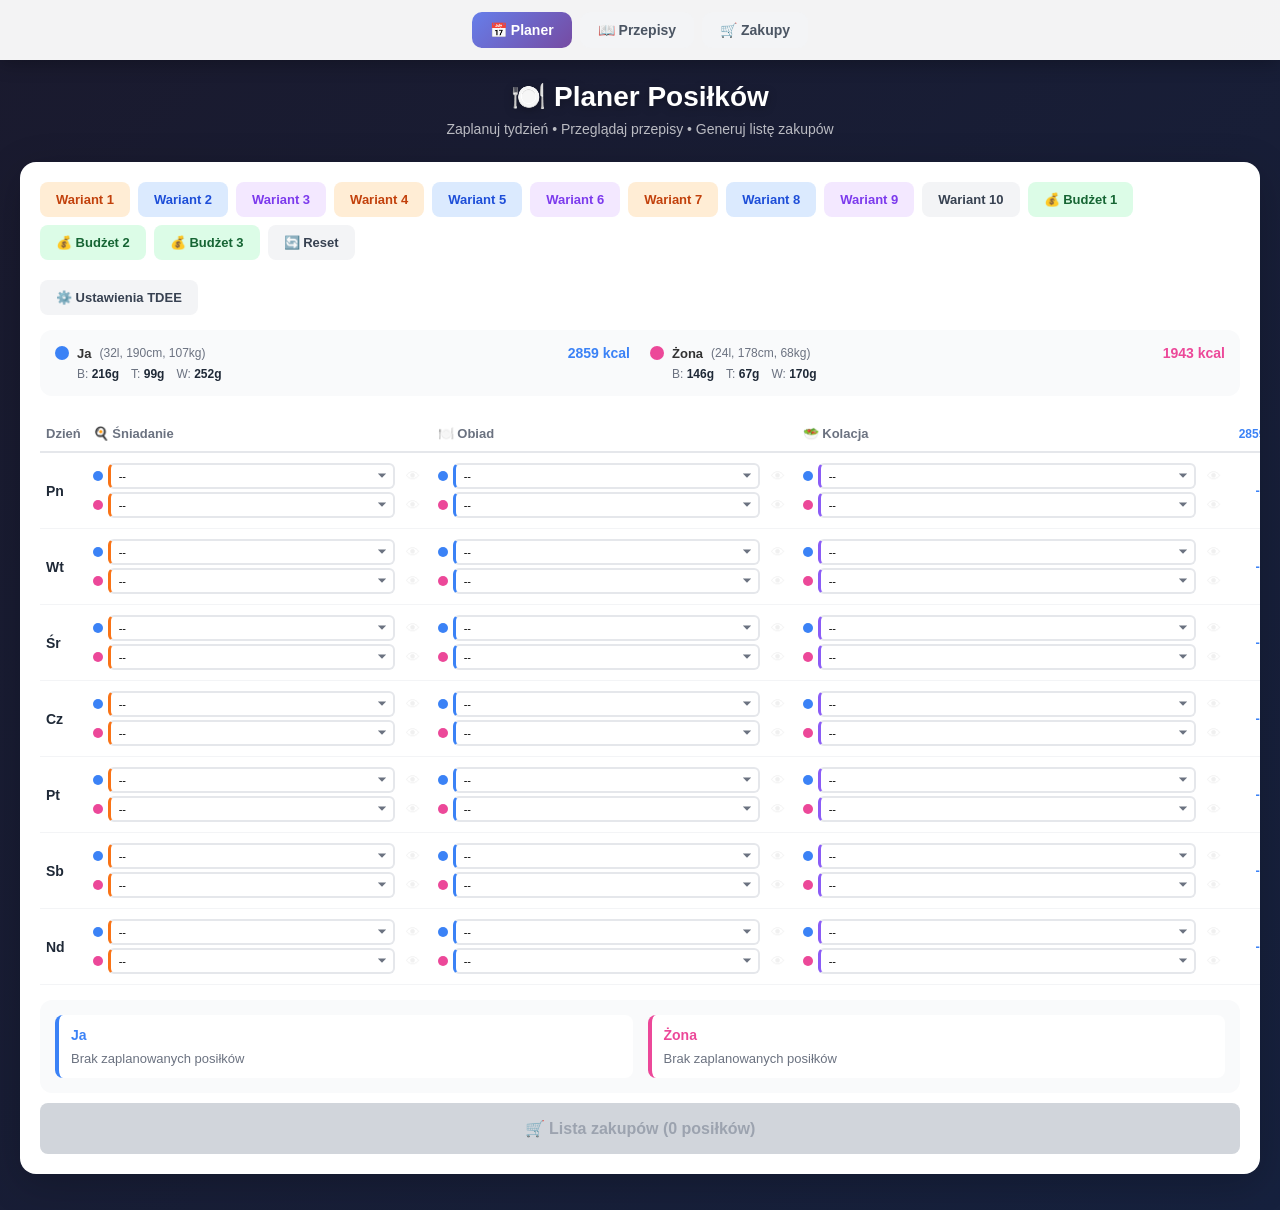
==== commit a7def9d6: "asdasd" ====
--- a/Planer_Posilkow.html
+++ b/Planer_Posilkow.html
@@ -2,7 +2,9 @@
 <html lang="pl">
 <head>
     <meta charset="UTF-8">
-    <meta name="viewport" content="width=device-width, initial-scale=1.0">
+    <meta name="viewport" content="width=device-width, initial-scale=1.0, maximum-scale=5.0, user-scalable=yes">
+    <meta name="apple-mobile-web-app-capable" content="yes">
+    <meta name="mobile-web-app-capable" content="yes">
     <title>Planer Posiłków</title>
     <style>
         * { margin: 0; padding: 0; box-sizing: border-box; }
@@ -40,7 +42,7 @@
         .nav-btn:hover { background: #e5e7eb; }
         .nav-btn.active { background: linear-gradient(135deg, #667eea 0%, #764ba2 100%); color: white; }
         
-        .container { max-width: 1000px; margin: 0 auto; padding: 20px; }
+        .container { max-width: 1500px; margin: 0 auto; padding: 20px; }
         
         h1 { 
             color: white; 
@@ -62,6 +64,7 @@
             padding: 20px;
             margin-bottom: 16px;
             box-shadow: 0 10px 40px rgba(0,0,0,0.2);
+            overflow-x: auto;
         }
         
         .section { display: none; }
@@ -88,12 +91,13 @@
         .btn-blue { background: #dbeafe; color: #1d4ed8; }
         .btn-purple { background: #f3e8ff; color: #7c3aed; }
         .btn-gray { background: #f3f4f6; color: #374151; }
+        .btn-budget { background: #dcfce7; color: #166534; }
         .btn-green { background: linear-gradient(135deg, #22c55e 0%, #16a34a 100%); color: white; width: 100%; padding: 16px; font-size: 16px; margin-top: 10px; }
         .btn-green:disabled { background: #d1d5db; color: #9ca3af; cursor: not-allowed; transform: none; box-shadow: none; }
         .btn-share { background: linear-gradient(135deg, #8b5cf6 0%, #7c3aed 100%); color: white; }
         
         /* TABELA */
-        .plan-table { width: 100%; border-collapse: collapse; }
+        .plan-table { width: 100%; border-collapse: collapse; min-width: 900px; }
         .plan-table th { 
             text-align: left; 
             padding: 10px 6px; 
@@ -192,46 +196,45 @@
             min-width: 35px;
         }
 
-        /* CHECKBOXY OSÓB PRZY POSIŁKACH */
-        .meal-cell {
+        /* PODWÓJNE DROPDOWNY DLA OSÓB */
+        .meal-cell-dual {
             display: flex;
             flex-direction: column;
-            gap: 4px;
-        }
-        .person-checks {
-            display: flex;
-            gap: 6px;
-            justify-content: center;
-        }
-        .person-check {
+            gap: 3px;
+        }
+        .person-meal-row {
             display: flex;
             align-items: center;
+            gap: 5px;
+        }
+        .person-indicator {
+            width: 10px;
+            height: 10px;
+            border-radius: 50%;
+            flex-shrink: 0;
+        }
+        .meal-select-compact {
+            flex: 1;
+            padding: 5px 8px;
+            border: 2px solid #e5e7eb;
+            border-radius: 6px;
+            font-size: 11px;
             cursor: pointer;
-        }
-        .person-check input {
-            display: none;
-        }
-        .person-check .check-dot {
-            width: 18px;
-            height: 18px;
-            border-radius: 50%;
-            border: 2px solid #d1d5db;
-            transition: all 0.15s;
-        }
-        .person-check input:checked + .check-dot {
-            border-color: transparent;
-        }
-        .person-check input:checked + .check-dot.blue {
-            background: #3b82f6;
-            box-shadow: 0 2px 6px rgba(59, 130, 246, 0.4);
-        }
-        .person-check input:checked + .check-dot.pink {
-            background: #ec4899;
-            box-shadow: 0 2px 6px rgba(236, 72, 153, 0.4);
-        }
-        .person-check:hover .check-dot {
-            border-color: #9ca3af;
-        }
+            background: white;
+            transition: border-color 0.2s;
+            appearance: none;
+            background-image: url("data:image/svg+xml,%3Csvg xmlns='http://www.w3.org/2000/svg' width='10' height='10' viewBox='0 0 12 12'%3E%3Cpath fill='%236b7280' d='M6 8L1 3h10z'/%3E%3C/svg%3E");
+            background-repeat: no-repeat;
+            background-position: right 6px center;
+            padding-right: 22px;
+        }
+        .meal-select-compact:focus { outline: none; border-color: #8b5cf6; }
+        .meal-select-compact.breakfast { border-left: 3px solid #f97316; }
+        .meal-select-compact.lunch { border-left: 3px solid #3b82f6; }
+        .meal-select-compact.dinner { border-left: 3px solid #8b5cf6; }
+        .meal-select-compact.has-value.breakfast { background-color: #fff7ed; }
+        .meal-select-compact.has-value.lunch { background-color: #eff6ff; }
+        .meal-select-compact.has-value.dinner { background-color: #faf5ff; }
 
         /* KOLUMNY KALORII DLA OSÓB */
         .kcal-person {
@@ -726,17 +729,184 @@
             margin-bottom: 15px;
         }
 
+        /* PRZYCISK PODGLĄDU PRZEPISU */
+        .preview-btn {
+            background: none;
+            border: none;
+            cursor: pointer;
+            padding: 2px 6px;
+            font-size: 14px;
+            opacity: 0.6;
+            transition: opacity 0.2s;
+        }
+        .preview-btn:hover {
+            opacity: 1;
+        }
+        .preview-btn:disabled {
+            opacity: 0.2;
+            cursor: default;
+        }
+
         .hidden { display: none; }
 
-        @media (max-width: 600px) {
-            .nav { padding: 10px; gap: 6px; }
-            .nav-btn { padding: 8px 12px; font-size: 12px; }
-            .plan-table th, .plan-table td { padding: 6px 3px; font-size: 11px; }
-            .meal-select { padding: 6px; font-size: 11px; }
-            .recipes-grid { grid-template-columns: 1fr; }
-            h1 { font-size: 22px; }
-            .container { padding: 15px; }
-            .card { padding: 15px; }
+        /* RESPONSYWNOŚĆ - Tablet */
+        @media (max-width: 1024px) {
+            .container { max-width: 100%; padding: 15px; }
+            .plan-table { min-width: 800px; }
+        }
+
+        /* RESPONSYWNOŚĆ - iPhone 14 Pro Max i podobne (430px szerokości) */
+        @media (max-width: 500px) {
+            /* Nawigacja */
+            .nav { padding: 8px; gap: 4px; }
+            .nav-btn { padding: 8px 10px; font-size: 11px; }
+
+            /* Kontener i karty */
+            .container { padding: 10px; }
+            .card { padding: 12px; overflow-x: auto; }
+            h1 { font-size: 20px; }
+            .subtitle { font-size: 12px; }
+
+            /* Przyciski wariantów */
+            .quick-buttons { gap: 5px; }
+            .quick-buttons .btn {
+                padding: 8px 10px;
+                font-size: 11px;
+                flex: 1 1 calc(33% - 5px);
+                min-width: 90px;
+            }
+
+            /* Tabela planera - scroll poziomy */
+            .plan-table { min-width: 600px; font-size: 10px; }
+            .plan-table th { padding: 6px 4px; font-size: 10px; }
+            .plan-table td { padding: 5px 3px; }
+            .day-name { font-size: 11px; }
+
+            /* Dropdowny posiłków */
+            .meal-select-compact {
+                padding: 4px 6px;
+                font-size: 9px;
+                padding-right: 18px;
+                background-position: right 4px center;
+            }
+            .person-indicator { width: 8px; height: 8px; }
+            .person-meal-row { gap: 3px; }
+            .preview-btn { font-size: 12px; padding: 2px 4px; }
+
+            /* Kolumny kalorii */
+            .kcal-person { font-size: 11px !important; padding: 4px 2px !important; }
+
+            /* Panel osób/ustawień */
+            .persons-panel {
+                flex-direction: column;
+                gap: 12px;
+                padding: 10px;
+            }
+            .person-config {
+                min-width: 100%;
+                flex-wrap: wrap;
+                gap: 8px;
+            }
+            .person-name { width: 70px; font-size: 12px; padding: 5px 8px; }
+            .portion-slider { width: 60px; }
+            .portion-value { font-size: 11px; }
+
+            /* Panel ustawień TDEE */
+            .settings-panel { padding: 12px; }
+            .settings-panel .input-group { flex-direction: column; gap: 8px; }
+            .settings-panel input, .settings-panel select {
+                width: 100%;
+                font-size: 14px;
+                padding: 10px;
+            }
+            .settings-toggle { font-size: 12px; padding: 8px 12px; }
+
+            /* Podsumowanie kalorii */
+            .kcal-summary {
+                flex-direction: column;
+                gap: 8px;
+                padding: 12px;
+            }
+            .kcal-summary-item {
+                padding: 8px 12px;
+                font-size: 12px;
+            }
+
+            /* Przepisy */
+            .recipes-grid { grid-template-columns: 1fr; gap: 12px; }
+            .recipe-card { padding: 12px; }
+            .recipe-name { font-size: 14px; }
+            .recipe-macros { gap: 8px; }
+            .macro { padding: 4px 8px; font-size: 11px; }
+
+            /* Modal przepisu */
+            .modal {
+                width: 95%;
+                max-height: 90vh;
+                margin: 5vh auto;
+            }
+            .modal-header { padding: 15px; }
+            .modal-name { font-size: 18px; }
+            .modal-body { padding: 15px; }
+            .modal-macros { gap: 8px; }
+            .modal-macro { padding: 8px 10px; }
+            .modal-macro-value { font-size: 16px; }
+            .modal-persons-toggle { flex-direction: column; gap: 6px; }
+            .modal-person-btn { padding: 10px; font-size: 12px; }
+
+            /* Lista zakupów */
+            .shopping-list { padding: 12px; }
+            .shopping-category h3 { font-size: 14px; }
+            .shopping-item { font-size: 13px; padding: 8px 0; }
+
+            /* Przyciski akcji */
+            .btn-green { padding: 12px; font-size: 14px; }
+            .btn-share { padding: 10px 15px; font-size: 12px; }
+
+            /* Alert */
+            .loaded-alert {
+                flex-direction: column;
+                gap: 10px;
+                padding: 12px;
+                font-size: 13px;
+            }
+        }
+
+        /* RESPONSYWNOŚĆ - Bardzo małe ekrany (iPhone SE, itp.) */
+        @media (max-width: 380px) {
+            .nav-btn { padding: 6px 8px; font-size: 10px; }
+            h1 { font-size: 18px; }
+            .quick-buttons .btn {
+                flex: 1 1 calc(50% - 5px);
+                font-size: 10px;
+                padding: 6px 8px;
+            }
+            .plan-table { min-width: 550px; }
+            .meal-select-compact { font-size: 8px; }
+        }
+
+        /* RESPONSYWNOŚĆ - iPhone poziomo */
+        @media (max-height: 500px) and (orientation: landscape) {
+            .nav { padding: 5px; }
+            .nav-btn { padding: 6px 10px; }
+            h1 { font-size: 18px; margin-bottom: 5px; }
+            .subtitle { display: none; }
+            .container { padding: 8px; }
+            .card { padding: 10px; }
+            .quick-buttons { margin-bottom: 10px; }
+            .quick-buttons .btn { padding: 6px 10px; font-size: 10px; }
+            .plan-table { min-width: 700px; }
+            .settings-panel { max-height: 200px; overflow-y: auto; }
+
+            /* Modal w poziomie */
+            .modal {
+                max-height: 95vh;
+                margin: 2vh auto;
+            }
+            .modal-body {
+                max-height: 60vh;
+                overflow-y: auto;
+            }
         }
     </style>
 </head>
@@ -761,9 +931,19 @@
         <div id="section-planner" class="section active">
             <div class="card">
                 <div class="quick-buttons">
-                    <button class="btn btn-orange" onclick="fillAllWith('A')">Wariant 1</button>
-                    <button class="btn btn-blue" onclick="fillAllWith('B')">Wariant 2</button>
-                    <button class="btn btn-purple" onclick="fillAllWith('C')">Wariant 3</button>
+                    <button class="btn btn-orange" onclick="fillAllWith(1)">Wariant 1</button>
+                    <button class="btn btn-blue" onclick="fillAllWith(2)">Wariant 2</button>
+                    <button class="btn btn-purple" onclick="fillAllWith(3)">Wariant 3</button>
+                    <button class="btn btn-orange" onclick="fillAllWith(4)">Wariant 4</button>
+                    <button class="btn btn-blue" onclick="fillAllWith(5)">Wariant 5</button>
+                    <button class="btn btn-purple" onclick="fillAllWith(6)">Wariant 6</button>
+                    <button class="btn btn-orange" onclick="fillAllWith(7)">Wariant 7</button>
+                    <button class="btn btn-blue" onclick="fillAllWith(8)">Wariant 8</button>
+                    <button class="btn btn-purple" onclick="fillAllWith(9)">Wariant 9</button>
+                    <button class="btn btn-gray" onclick="fillAllWith(10)">Wariant 10</button>
+                    <button class="btn btn-budget" onclick="fillAllWith(11)">💰 Budżet 1</button>
+                    <button class="btn btn-budget" onclick="fillAllWith(12)">💰 Budżet 2</button>
+                    <button class="btn btn-budget" onclick="fillAllWith(13)">💰 Budżet 3</button>
                     <button class="btn btn-gray" onclick="resetPlan()">🔄 Reset</button>
                 </div>
 
@@ -860,32 +1040,33 @@
                 {
                     id: 'b1',
                     name: "Jajecznica z szynką + kanapki",
-                    kcal: 820, protein: 58, fat: 38, carbs: 60,
-                    ingredients: [
-                        { item: "Jajka", amount: 5, unit: "szt" },
-                        { item: "Szynka z indyka", amount: 100, unit: "g" },
-                        { item: "Chleb żytni razowy", amount: 4, unit: "kromki" },
-                        { item: "Masło", amount: 10, unit: "g" },
-                        { item: "Pomidor", amount: 1, unit: "szt" }
+                    kcal: 820, protein: 62, fat: 28, carbs: 72,
+                    ingredients: [
+                        { item: "Jajka", amount: 4, unit: "szt" },
+                        { item: "Szynka z indyka", amount: 150, unit: "g" },
+                        { item: "Chleb żytni razowy", amount: 3, unit: "kromki" },
+                        { item: "Masło", amount: 8, unit: "g" },
+                        { item: "Pomidor", amount: 1, unit: "szt" },
+                        { item: "Serek wiejski", amount: 100, unit: "g" }
                     ],
                     steps: [
                         "Rozgrzej patelnię z masłem na średnim ogniu.",
                         "Wbij jajka i mieszaj łopatką do ścięcia.",
                         "Pod koniec dodaj pokrojoną szynkę.",
                         "Dopraw solą i pieprzem.",
-                        "Podawaj z chlebem i pomidorem."
+                        "Podawaj z chlebem, serkiem wiejskim i pomidorem."
                     ]
                 },
                 {
                     id: 'b2',
                     name: "Tosty z jajkiem i serem",
-                    kcal: 830, protein: 56, fat: 42, carbs: 58,
-                    ingredients: [
-                        { item: "Chleb tostowy pełnoziarnisty", amount: 6, unit: "kromek" },
+                    kcal: 820, protein: 62, fat: 28, carbs: 72,
+                    ingredients: [
+                        { item: "Chleb tostowy pełnoziarnisty", amount: 4, unit: "kromki" },
                         { item: "Jajka", amount: 4, unit: "szt" },
-                        { item: "Ser żółty (gouda)", amount: 80, unit: "g" },
-                        { item: "Szynka z kurczaka", amount: 80, unit: "g" },
-                        { item: "Masło", amount: 15, unit: "g" },
+                        { item: "Ser żółty (gouda)", amount: 60, unit: "g" },
+                        { item: "Szynka z kurczaka", amount: 120, unit: "g" },
+                        { item: "Masło", amount: 10, unit: "g" },
                         { item: "Ogórek", amount: 1, unit: "szt" }
                     ],
                     steps: [
@@ -898,12 +1079,12 @@
                 {
                     id: 'b3',
                     name: "Kanapki z łososiem",
-                    kcal: 810, protein: 52, fat: 36, carbs: 68,
-                    ingredients: [
-                        { item: "Bułki grahamki", amount: 3, unit: "szt" },
-                        { item: "Łosoś wędzony", amount: 100, unit: "g" },
-                        { item: "Serek śmietankowy", amount: 60, unit: "g" },
-                        { item: "Jajka", amount: 3, unit: "szt" },
+                    kcal: 820, protein: 62, fat: 28, carbs: 72,
+                    ingredients: [
+                        { item: "Bułki grahamki", amount: 2, unit: "szt" },
+                        { item: "Łosoś wędzony", amount: 120, unit: "g" },
+                        { item: "Serek śmietankowy", amount: 40, unit: "g" },
+                        { item: "Jajka", amount: 4, unit: "szt" },
                         { item: "Pomidorki koktajlowe", amount: 8, unit: "szt" }
                     ],
                     steps: [
@@ -912,18 +1093,578 @@
                         "Ułóż łososia i pokrojone jajka.",
                         "Podawaj z pomidorkami."
                     ]
+                },
+                {
+                    id: 'b4',
+                    name: "Skyr z orzechami i bananem",
+                    kcal: 820, protein: 62, fat: 28, carbs: 72,
+                    ingredients: [
+                        { item: "Jogurt Skyr naturalny", amount: 400, unit: "g" },
+                        { item: "Banan", amount: 1, unit: "szt" },
+                        { item: "Mieszanka orzechów", amount: 35, unit: "g" },
+                        { item: "Odżywka białkowa", amount: 15, unit: "g" }
+                    ],
+                    steps: [
+                        "Banana pokrój w plastry.",
+                        "Jogurt wymieszaj z odżywką białkową.",
+                        "Dodaj orzechy i banana."
+                    ]
+                },
+                {
+                    id: 'b5',
+                    name: "Tost z mozzarellą i szynką",
+                    kcal: 820, protein: 62, fat: 28, carbs: 72,
+                    ingredients: [
+                        { item: "Chleb żytni razowy", amount: 3, unit: "kromki" },
+                        { item: "Ser mozzarella", amount: 100, unit: "g" },
+                        { item: "Szynka z kurczaka", amount: 150, unit: "g" },
+                        { item: "Pomidorki koktajlowe", amount: 10, unit: "szt" },
+                        { item: "Jajka", amount: 2, unit: "szt" }
+                    ],
+                    steps: [
+                        "Jajka usmaż na patelni.",
+                        "Na kromce chleba ułóż mozzarellę i szynkę, przykryj drugą kromką.",
+                        "Podpiekaj na patelni 3 min pod przykryciem, obróć na kolejne 3 min.",
+                        "Podawaj z jajkami i pomidorkami."
+                    ]
+                },
+                {
+                    id: 'b6',
+                    name: "Sałatka a la cezar",
+                    kcal: 820, protein: 62, fat: 28, carbs: 72,
+                    ingredients: [
+                        { item: "Pierś z kurczaka", amount: 200, unit: "g" },
+                        { item: "Batat", amount: 200, unit: "g" },
+                        { item: "Miks sałat", amount: 100, unit: "g" },
+                        { item: "Pomidorki koktajlowe", amount: 6, unit: "szt" },
+                        { item: "Ogórek", amount: 1, unit: "szt" },
+                        { item: "Parmezan", amount: 15, unit: "g" },
+                        { item: "Jogurt naturalny 2%", amount: 100, unit: "g" },
+                        { item: "Oliwa z oliwek", amount: 1, unit: "łyżka" }
+                    ],
+                    steps: [
+                        "Piekarnik nagrzej do 200°C.",
+                        "Kurczaka dopraw i smaż na patelni 4 min z każdej strony.",
+                        "Batata pokrój w kostkę, piecz 25 min.",
+                        "Sałatę porwij, warzywa pokrój.",
+                        "Dressing: jogurt + parmezan + sól + pieprz.",
+                        "Ułóż sałatkę, na wierzch kurczaka i bataty, polej dressingiem."
+                    ]
+                },
+                {
+                    id: 'b7',
+                    name: "Quesadilla z kurczakiem",
+                    kcal: 820, protein: 62, fat: 28, carbs: 72,
+                    ingredients: [
+                        { item: "Pierś z kurczaka", amount: 180, unit: "g" },
+                        { item: "Tortilla pełnoziarnista", amount: 1, unit: "szt" },
+                        { item: "Papryka czerwona", amount: 0.5, unit: "szt" },
+                        { item: "Cebula czerwona", amount: 0.5, unit: "szt" },
+                        { item: "Ser mozzarella", amount: 50, unit: "g" },
+                        { item: "Jogurt grecki", amount: 80, unit: "g" },
+                        { item: "Oliwa z oliwek", amount: 8, unit: "g" }
+                    ],
+                    steps: [
+                        "Kurczaka pokrój w paski, dopraw i usmaż.",
+                        "Paprykę i cebulę pokrój w paski, podsmaż.",
+                        "Tortillę posmaruj jogurtem, ułóż kurczaka, warzywa, ser.",
+                        "Złóż na pół i podpiekaj aż ser się rozpuści."
+                    ]
+                },
+                {
+                    id: 'b8',
+                    name: "Fit Placuszki proteinowe",
+                    kcal: 820, protein: 62, fat: 28, carbs: 72,
+                    ingredients: [
+                        { item: "Jajka", amount: 3, unit: "szt" },
+                        { item: "Mąka pszenna pełnoziarnista", amount: 60, unit: "g" },
+                        { item: "Odżywka białkowa", amount: 40, unit: "g" },
+                        { item: "Mleko 1.5%", amount: 100, unit: "ml" },
+                        { item: "Borówki amerykańskie", amount: 50, unit: "g" },
+                        { item: "Jogurt Skyr naturalny", amount: 150, unit: "g" },
+                        { item: "Olej rzepakowy", amount: 10, unit: "g" }
+                    ],
+                    steps: [
+                        "Wymieszaj jajka z mlekiem, mąką i odżywką.",
+                        "Smaż placuszki na oleju z obu stron.",
+                        "Podawaj z jogurtem i borówkami."
+                    ]
+                },
+                {
+                    id: 'b9',
+                    name: "Chrupiące tosty z jajkiem i szpinakiem",
+                    kcal: 820, protein: 62, fat: 28, carbs: 72,
+                    ingredients: [
+                        { item: "Chleb żytni razowy", amount: 3, unit: "kromki" },
+                        { item: "Jajka", amount: 4, unit: "szt" },
+                        { item: "Szpinak świeży", amount: 50, unit: "g" },
+                        { item: "Serek śmietankowy", amount: 30, unit: "g" },
+                        { item: "Szynka z indyka", amount: 100, unit: "g" },
+                        { item: "Pomidor", amount: 1, unit: "szt" }
+                    ],
+                    steps: [
+                        "Jajka usmaż na patelni.",
+                        "Chleb podpiecz, posmaruj serkiem.",
+                        "Ułóż szpinak, szynkę i jajka.",
+                        "Podawaj z pomidorem."
+                    ]
+                },
+                {
+                    id: 'b10',
+                    name: "Kanapki z serkiem i wędliną",
+                    kcal: 820, protein: 62, fat: 28, carbs: 72,
+                    ingredients: [
+                        { item: "Chleb pszenny", amount: 4, unit: "kromki" },
+                        { item: "Serek śmietankowy", amount: 75, unit: "g" },
+                        { item: "Szynka z kurczaka", amount: 150, unit: "g" },
+                        { item: "Pomidor", amount: 1, unit: "szt" },
+                        { item: "Ogórek świeży", amount: 1, unit: "szt" },
+                        { item: "Natka pietruszki", amount: 10, unit: "g" },
+                        { item: "Oliwa z oliwek", amount: 5, unit: "g" },
+                        { item: "Jajka", amount: 2, unit: "szt" }
+                    ],
+                    steps: [
+                        "Ogórka obieramy i kroimy na plasterki.",
+                        "Pomidora sparzamy, obieramy ze skórki i kroimy w kostkę.",
+                        "Jajka ugotuj na twardo.",
+                        "Pieczywo smarujemy serkiem, układamy wędlinę i kawałki ogórka.",
+                        "Pomidora układamy obok kanapek, skrapiamy oliwą i posypujemy natką pietruszki.",
+                        "Kanapki zjadamy z sałatką z pomidora i jajkami."
+                    ]
+                },
+                {
+                    id: 'b11',
+                    name: "Pinsa z szynką i pomidorami",
+                    kcal: 820, protein: 62, fat: 28, carbs: 72,
+                    ingredients: [
+                        { item: "Pinsa", amount: 0.5, unit: "szt" },
+                        { item: "Pomidory z puszki", amount: 40, unit: "g" },
+                        { item: "Ser mozzarella żółta", amount: 20, unit: "g" },
+                        { item: "Rukola", amount: 20, unit: "g" },
+                        { item: "Ser mozzarella kulka", amount: 80, unit: "g" },
+                        { item: "Pomidorki koktajlowe", amount: 5, unit: "szt" },
+                        { item: "Szynka z kurczaka", amount: 100, unit: "g" },
+                        { item: "Pomidory suszone w oleju", amount: 40, unit: "g" },
+                        { item: "Ser Grana Padano", amount: 10, unit: "g" },
+                        { item: "Jajka", amount: 2, unit: "szt" }
+                    ],
+                    steps: [
+                        "Nagrzewamy piekarnik według instrukcji na opakowaniu.",
+                        "Pinsę smarujemy pomidorami z puszki, nakładamy tartą mozzarellę. Pieczemy tyle czasu, ile podaje producent.",
+                        "Jajka ugotuj na twardo lub usmaż.",
+                        "Na ciepłą pinsę nakładamy rukolę, mozzarellę pokrojoną w plasterki, pomidorki pokrojone na pół, porwaną szynkę, suszone pomidory oraz ser grana padano.",
+                        "Podawaj z jajkami."
+                    ]
+                },
+                {
+                    id: 'b12',
+                    name: "Sałatka z melonem i fetą",
+                    kcal: 820, protein: 62, fat: 28, carbs: 72,
+                    ingredients: [
+                        { item: "Szpinak", amount: 100, unit: "g" },
+                        { item: "Brzoskwinia świeża lub mrożona", amount: 90, unit: "g" },
+                        { item: "Melon", amount: 95, unit: "g" },
+                        { item: "Ser typu Feta", amount: 150, unit: "g" },
+                        { item: "Orzechy włoskie", amount: 20, unit: "g" },
+                        { item: "Chleb żytni razowy", amount: 2, unit: "kromki" },
+                        { item: "Oliwa z oliwek", amount: 5, unit: "g" },
+                        { item: "Sok z limonki", amount: 6, unit: "g" },
+                        { item: "Miód", amount: 6, unit: "g" },
+                        { item: "Pierś z kurczaka", amount: 100, unit: "g" }
+                    ],
+                    steps: [
+                        "Kurczaka usmaż na patelni, dopraw solą i pieprzem.",
+                        "Pieczywo kroimy w niewielką kostkę. Podsmażamy na suchej patelni do zarumienienia.",
+                        "Owoce kroimy w kostkę. Orzechy siekamy.",
+                        "Na talerzu układamy szpinak, kawałki owoców, grzanki, orzechy, pokruszony ser i kurczaka.",
+                        "W małej miseczce mieszamy składniki dressingu (oliwę, sok z limonki oraz miód).",
+                        "Sałatkę przed podaniem polewamy dressingiem."
+                    ]
+                },
+                {
+                    id: 'b13',
+                    name: "Waniliowa owsianka z wiśniami",
+                    kcal: 820, protein: 62, fat: 28, carbs: 72,
+                    ingredients: [
+                        { item: "Płatki owsiane górskie", amount: 50, unit: "g" },
+                        { item: "Mleko 1.5%", amount: 200, unit: "ml" },
+                        { item: "Jogurt Skyr naturalny", amount: 200, unit: "g" },
+                        { item: "Wiśnie świeże lub mrożone", amount: 100, unit: "g" },
+                        { item: "Migdały", amount: 25, unit: "g" },
+                        { item: "Odżywka białkowa waniliowa", amount: 25, unit: "g" },
+                        { item: "Wanilia ekstrakt", amount: 1.5, unit: "g" }
+                    ],
+                    steps: [
+                        "Płatki owsiane gotujemy w mleku do miękkości, można dodać odrobinę wody.",
+                        "Płatki owsiane mieszamy ze skyrem, odżywką i ekstraktem waniliowym.",
+                        "Wiśnie podgrzewamy na patelni, aż puszczą sok.",
+                        "Owsiankę podajemy z wiśniami i migdałami."
+                    ]
+                },
+                {
+                    id: 'b14',
+                    name: "Pieczywo z serkiem wiejskim i warzywami",
+                    kcal: 820, protein: 62, fat: 28, carbs: 72,
+                    ingredients: [
+                        { item: "Serek wiejski naturalny", amount: 350, unit: "g" },
+                        { item: "Rzodkiewka", amount: 6, unit: "szt" },
+                        { item: "Ogórek świeży", amount: 1, unit: "szt" },
+                        { item: "Szczypiorek siekany", amount: 10, unit: "g" },
+                        { item: "Koper posiekany", amount: 4, unit: "g" },
+                        { item: "Chleb żytni razowy", amount: 4, unit: "kromki" },
+                        { item: "Oliwa z oliwek", amount: 10, unit: "g" },
+                        { item: "Jajka", amount: 2, unit: "szt" }
+                    ],
+                    steps: [
+                        "Jajka ugotuj na twardo.",
+                        "Warzywa kroimy w drobną kostkę. Koperek oraz szczypiorek siekamy, dodajemy do serka. Serek doprawiamy solą oraz pieprzem.",
+                        "Serek wiejski z warzywami podajemy z pieczywem skropionym oliwą i jajkami."
+                    ]
+                },
+                {
+                    id: 'b15',
+                    name: "Jogurt skyr z waflami ryżowymi",
+                    kcal: 820, protein: 62, fat: 28, carbs: 72,
+                    ingredients: [
+                        { item: "Jogurt Skyr naturalny", amount: 300, unit: "g" },
+                        { item: "Wafle ryżowe", amount: 5, unit: "szt" },
+                        { item: "Mieszanka orzechów", amount: 35, unit: "g" },
+                        { item: "Banan", amount: 1, unit: "szt" },
+                        { item: "Odżywka białkowa", amount: 25, unit: "g" }
+                    ],
+                    steps: [
+                        "Jogurt skyr wymieszaj z odżywką białkową.",
+                        "Zjedz z waflami ryżowymi, orzechami oraz bananem."
+                    ]
+                },
+                {
+                    id: 'b16',
+                    name: "Sałatka z serem i kukurydzą",
+                    kcal: 820, protein: 62, fat: 28, carbs: 72,
+                    ingredients: [
+                        { item: "Miks sałat", amount: 25, unit: "g" },
+                        { item: "Kukurydza konserwowa", amount: 80, unit: "g" },
+                        { item: "Ser typu Feta", amount: 150, unit: "g" },
+                        { item: "Pomidorki koktajlowe", amount: 5, unit: "szt" },
+                        { item: "Oliwa z oliwek", amount: 10, unit: "g" },
+                        { item: "Sok z cytryny", amount: 6, unit: "g" },
+                        { item: "Chleb żytni razowy", amount: 3, unit: "kromki" },
+                        { item: "Pierś z kurczaka", amount: 100, unit: "g" }
+                    ],
+                    steps: [
+                        "Kurczaka usmaż na patelni, dopraw solą i pieprzem.",
+                        "Kromki chleba żytniego razowego podpiekamy na suchej patelni lub w piekarniku.",
+                        "Sałatę, kukurydzę konserwową, pokruszony ser typu Feta, kurczaka oraz pomidorki koktajlowe umieszczamy w misce.",
+                        "Oliwę mieszamy z sokiem z cytryny, polewamy sałatkę. Całość oprószamy pieprzem. Podajemy z grzankami."
+                    ]
+                },
+                {
+                    id: 'b17',
+                    name: "Tost z szynką, serem i warzywami",
+                    kcal: 820, protein: 62, fat: 28, carbs: 72,
+                    ingredients: [
+                        { item: "Chleb żytni razowy", amount: 4, unit: "kromki" },
+                        { item: "Serek śmietankowy", amount: 50, unit: "g" },
+                        { item: "Szynka z kurczaka", amount: 100, unit: "g" },
+                        { item: "Ser mozzarella kulka", amount: 120, unit: "g" },
+                        { item: "Pomidor", amount: 1, unit: "szt" },
+                        { item: "Rzodkiewka", amount: 5, unit: "szt" },
+                        { item: "Szczypiorek siekany", amount: 5, unit: "g" },
+                        { item: "Jajka", amount: 2, unit: "szt" }
+                    ],
+                    steps: [
+                        "Piekarnik nagrzewamy do 180 stopni z funkcją termoobieg.",
+                        "Jajka ugotuj na twardo.",
+                        "Pieczywo smarujemy serkiem śmietankowym. Na pieczywie kładziemy mozzarellę oraz szynkę z kurczaka.",
+                        "Wkładamy do piekarnika i pieczemy około 6 minut, do momentu rozpuszczenia się sera.",
+                        "Na zapiekance układamy pomidora, jajka oraz rzodkiewkę. Posypujemy szczypiorkiem."
+                    ]
+                },
+                {
+                    id: 'b18',
+                    name: "Tost z mozzarellą i szynką z kurczaka",
+                    kcal: 820, protein: 62, fat: 28, carbs: 72,
+                    ingredients: [
+                        { item: "Chleb żytni razowy", amount: 4, unit: "kromki" },
+                        { item: "Ser mozzarella kulka", amount: 120, unit: "g" },
+                        { item: "Szynka z kurczaka", amount: 100, unit: "g" },
+                        { item: "Pomidorki koktajlowe", amount: 8, unit: "szt" },
+                        { item: "Jajka", amount: 2, unit: "szt" }
+                    ],
+                    steps: [
+                        "Jajka ugotuj na twardo.",
+                        "Na kromce chleba układamy mozzarellę oraz szynkę z kurczaka, przykrywamy drugą kromką.",
+                        "Tosty podpiekamy na patelni przez 3 minuty pod przykryciem, następnie obracamy na kolejne 3 minuty.",
+                        "Podajemy z pomidorkami koktajlowymi i jajkami."
+                    ]
+                },
+                {
+                    id: 'b19',
+                    name: "Kanapki z kiszonym kalafiorem",
+                    kcal: 820, protein: 62, fat: 28, carbs: 72,
+                    ingredients: [
+                        { item: "Chleb żytni razowy", amount: 4, unit: "kromki" },
+                        { item: "Kalafior kiszony z kurkumą", amount: 125, unit: "g" },
+                        { item: "Ser gouda", amount: 60, unit: "g" },
+                        { item: "Szynka z kurczaka", amount: 100, unit: "g" },
+                        { item: "Pomidor", amount: 1, unit: "szt" },
+                        { item: "Cebula czerwona", amount: 0.5, unit: "szt" },
+                        { item: "Majonez", amount: 20, unit: "g" },
+                        { item: "Sos sriracha", amount: 10, unit: "g" },
+                        { item: "Jajka", amount: 2, unit: "szt" }
+                    ],
+                    steps: [
+                        "Jajka ugotuj na twardo.",
+                        "W małej miseczce mieszamy składniki sosu (majonez, sos sriracha, sól oraz pieprz).",
+                        "Kromki smarujemy sosem (pieczywo możemy najpierw przygrzać w tosterze lub piekarniku, aby było chrupiące).",
+                        "Na pieczywie układamy ser gouda, szynkę z kurczaka, jajka oraz plastry pomidora. Posypujemy posiekaną cebulą.",
+                        "Podajemy z różyczkami kalafiora."
+                    ]
+                },
+                {
+                    id: 'b20',
+                    name: "Kanapka z jajkiem, awokado i serem cheddar",
+                    kcal: 820, protein: 62, fat: 28, carbs: 72,
+                    ingredients: [
+                        { item: "Jajka", amount: 4, unit: "szt" },
+                        { item: "Ser cheddar", amount: 60, unit: "g" },
+                        { item: "Awokado", amount: 30, unit: "g" },
+                        { item: "Chleb żytni razowy", amount: 4, unit: "kromki" },
+                        { item: "Pomidor", amount: 0.5, unit: "szt" },
+                        { item: "Szynka z kurczaka", amount: 80, unit: "g" }
+                    ],
+                    steps: [
+                        "Jajka umieszczamy w garnku i zalewamy wodą tak, aby je przykryła. Gotujemy na średnim ogniu przez ok. 6-7 minut od momentu zagotowania.",
+                        "Awokado przekrawamy na pół, usuwamy pestkę, obieramy i kroimy w cienkie plasterki.",
+                        "Na każdej kromce chleba układamy plasterki sera cheddar, szynkę, następnie plasterki awokado, a na wierzchu kawałki jajka. Doprawiamy solą oraz pieprzem.",
+                        "Pomidora kroimy na mniejsze kawałki. Gotowe kanapki podajemy z pomidorem."
+                    ]
+                },
+                {
+                    id: 'b21',
+                    name: "Serek proteinowy z owocami",
+                    kcal: 820, protein: 62, fat: 28, carbs: 72,
+                    ingredients: [
+                        { item: "Serek high protein", amount: 200, unit: "g" },
+                        { item: "Płatki owsiane górskie", amount: 40, unit: "g" },
+                        { item: "Borówki amerykańskie", amount: 100, unit: "g" },
+                        { item: "Pomarańcza", amount: 1, unit: "szt" },
+                        { item: "Mieszanka orzechów", amount: 35, unit: "g" },
+                        { item: "Odżywka białkowa", amount: 20, unit: "g" }
+                    ],
+                    steps: [
+                        "Pomarańczę obieramy, dzielimy na cząstki, które następnie kroimy na mniejsze kawałki.",
+                        "Do miseczki dodajemy płatki, orzechy oraz owoce. Następnie dodajemy serek proteinowy wymieszany z odżywką i mieszamy."
+                    ]
+                },
+                {
+                    id: 'b22',
+                    name: "Omlet z serem gouda i szynką",
+                    kcal: 820, protein: 62, fat: 28, carbs: 72,
+                    ingredients: [
+                        { item: "Jajka", amount: 4, unit: "szt" },
+                        { item: "Ser gouda", amount: 30, unit: "g" },
+                        { item: "Szynka z kurczaka", amount: 80, unit: "g" },
+                        { item: "Cebula", amount: 0.5, unit: "szt" },
+                        { item: "Czosnek świeży", amount: 2, unit: "ząbki" },
+                        { item: "Pieczarki", amount: 100, unit: "g" },
+                        { item: "Pomidorki koktajlowe", amount: 10, unit: "szt" },
+                        { item: "Oliwa z oliwek", amount: 10, unit: "g" },
+                        { item: "Chleb żytni razowy", amount: 4, unit: "kromki" }
+                    ],
+                    steps: [
+                        "Jajka wbijamy do miski, dodajemy starty ser, sól i pieprz. Dokładnie mieszamy.",
+                        "Na rozgrzanej patelni z oliwą smażymy pokrojone szynkę z kurczaka, cebulę, czosnek oraz pieczarki.",
+                        "Do usmażonych warzyw dodajemy pomidorki koktajlowe i zalewamy masą jajeczną. Całość dusimy pod przykryciem na małym ogniu, aż jajka się zetną.",
+                        "Gotowy omlet przekładamy na talerz. Podajemy z pieczywem."
+                    ]
+                },
+                {
+                    id: 'b23',
+                    name: "Jajecznica z kiełbaską roślinną",
+                    kcal: 820, protein: 62, fat: 28, carbs: 72,
+                    ingredients: [
+                        { item: "Oliwa z oliwek", amount: 5, unit: "g" },
+                        { item: "Kiełbaski roślinne", amount: 90, unit: "g" },
+                        { item: "Jajka", amount: 4, unit: "szt" },
+                        { item: "Chleb żytni razowy", amount: 4, unit: "kromki" },
+                        { item: "Ogórek świeży", amount: 0.5, unit: "szt" },
+                        { item: "Szynka z kurczaka", amount: 80, unit: "g" }
+                    ],
+                    steps: [
+                        "Oliwę rozgrzewamy na patelni. Dodajemy pokrojoną kiełbaskę, smażymy, aż się zarumieni.",
+                        "Wbijamy jajko i smażymy.",
+                        "Podajemy z pieczywem, szynką i warzywami."
+                    ]
+                },
+                {
+                    id: 'b24',
+                    name: "Tosty a la pizza",
+                    kcal: 820, protein: 62, fat: 28, carbs: 72,
+                    ingredients: [
+                        { item: "Chleb tostowy pełnoziarnisty", amount: 4, unit: "kromki" },
+                        { item: "Koncentrat pomidorowy", amount: 2, unit: "łyżki" },
+                        { item: "Ser mozzarella", amount: 80, unit: "g" },
+                        { item: "Szynka z indyka", amount: 150, unit: "g" },
+                        { item: "Pieczarki", amount: 100, unit: "g" },
+                        { item: "Papryka czerwona", amount: 0.5, unit: "szt" },
+                        { item: "Oregano", amount: 1, unit: "szczypta" },
+                        { item: "Białko w proszku neutralne", amount: 20, unit: "g" }
+                    ],
+                    steps: [
+                        "Piekarnik rozgrzewamy do 200°C.",
+                        "Kromki chleba smarujemy koncentratem pomidorowym.",
+                        "Na każdą kromkę układamy szynkę, pokrojone pieczarki i paprykę.",
+                        "Posypujemy startym serem mozzarella i oregano.",
+                        "Pieczemy przez 10-12 minut, aż ser się rozpuści i lekko zarumieni.",
+                        "Podajemy z koktajlem proteinowym (białko w proszku z wodą)."
+                    ]
+                },
+                {
+                    id: 'b25',
+                    name: "Chrupiące tosty z serkiem, szpinakiem i pomidorem",
+                    kcal: 820, protein: 62, fat: 28, carbs: 72,
+                    ingredients: [
+                        { item: "Chleb tostowy pełnoziarnisty", amount: 4, unit: "kromki" },
+                        { item: "Serek kremowy", amount: 60, unit: "g" },
+                        { item: "Szpinak świeży", amount: 50, unit: "g" },
+                        { item: "Pomidor", amount: 1, unit: "szt" },
+                        { item: "Szynka z indyka", amount: 150, unit: "g" },
+                        { item: "Jajka", amount: 3, unit: "szt" },
+                        { item: "Masło", amount: 10, unit: "g" }
+                    ],
+                    steps: [
+                        "Tosty opiekamy w tosterze lub na suchej patelni.",
+                        "Smarujemy każdy tost serkiem kremowym.",
+                        "Układamy liście szpinaku i plastry pomidora.",
+                        "Na patelni z masłem smażymy jajka sadzone.",
+                        "Na tosty układamy szynkę i jajka sadzone.",
+                        "Doprawiamy solą i pieprzem do smaku."
+                    ]
+                },
+                {
+                    id: 'b26',
+                    name: "Jajka w koszulkach z bułką",
+                    kcal: 820, protein: 62, fat: 28, carbs: 72,
+                    ingredients: [
+                        { item: "Jajka", amount: 4, unit: "szt" },
+                        { item: "Bułka graham", amount: 2, unit: "szt" },
+                        { item: "Masło", amount: 15, unit: "g" },
+                        { item: "Szynka z indyka", amount: 150, unit: "g" },
+                        { item: "Rukola", amount: 30, unit: "g" },
+                        { item: "Ser żółty", amount: 40, unit: "g" },
+                        { item: "Ocet winny", amount: 1, unit: "łyżka" }
+                    ],
+                    steps: [
+                        "W garnku zagotowujemy wodę z odrobiną octu.",
+                        "Jajka wbijamy pojedynczo do miseczki, a następnie delikatnie wsuwamy do wirującej wody.",
+                        "Gotujemy 3-4 minuty na jajka z płynnym żółtkiem.",
+                        "Bułki przekrawamy i smarujemy masłem, lekko opiekamy.",
+                        "Na bułki układamy rukolę, szynkę, ser i jajka w koszulkach.",
+                        "Doprawiamy solą i pieprzem."
+                    ]
+                },
+                {
+                    id: 'b27',
+                    name: "Tosty z serem pleśniowym i szynką",
+                    kcal: 820, protein: 62, fat: 28, carbs: 72,
+                    ingredients: [
+                        { item: "Chleb tostowy pełnoziarnisty", amount: 4, unit: "kromki" },
+                        { item: "Ser pleśniowy", amount: 60, unit: "g" },
+                        { item: "Szynka parmeńska", amount: 80, unit: "g" },
+                        { item: "Pierś z kurczaka gotowana", amount: 100, unit: "g" },
+                        { item: "Rukola", amount: 30, unit: "g" },
+                        { item: "Miód", amount: 1, unit: "łyżeczka" },
+                        { item: "Orzechy włoskie", amount: 20, unit: "g" },
+                        { item: "Jajka", amount: 2, unit: "szt" }
+                    ],
+                    steps: [
+                        "Tosty opiekamy do złotego koloru.",
+                        "Na każdy tost układamy ser pleśniowy.",
+                        "Dodajemy pokrojoną pierś z kurczaka i szynkę parmeńską.",
+                        "Posypujemy posiekanymi orzechami włoskimi.",
+                        "Skrapiamy miodem i układamy rukolę.",
+                        "Jajka gotujemy na miękko i podajemy obok tostów."
+                    ]
+                },
+                {
+                    id: 'b28',
+                    name: "Quesadilla z kurczakiem",
+                    kcal: 820, protein: 62, fat: 28, carbs: 72,
+                    ingredients: [
+                        { item: "Tortilla pszenna", amount: 2, unit: "szt" },
+                        { item: "Pierś z kurczaka", amount: 200, unit: "g" },
+                        { item: "Ser żółty", amount: 60, unit: "g" },
+                        { item: "Papryka czerwona", amount: 0.5, unit: "szt" },
+                        { item: "Cebula", amount: 0.5, unit: "szt" },
+                        { item: "Śmietana 18%", amount: 2, unit: "łyżki" },
+                        { item: "Oliwa z oliwek", amount: 10, unit: "g" },
+                        { item: "Przyprawy meksykańskie", amount: 1, unit: "łyżeczka" }
+                    ],
+                    steps: [
+                        "Pierś z kurczaka kroimy w kostkę i smażymy na patelni z oliwą.",
+                        "Dodajemy pokrojoną paprykę i cebulę, smażymy do miękkości.",
+                        "Doprawiamy przyprawami meksykańskimi.",
+                        "Na tortillę układamy połowę sera, mięso z warzywami i resztę sera.",
+                        "Przykrywamy drugą tortillą i smażymy na suchej patelni z obu stron.",
+                        "Kroimy na trójkąty i podajemy ze śmietaną."
+                    ]
+                },
+                {
+                    id: 'b29',
+                    name: "Tosty z kurczakiem i awokado",
+                    kcal: 820, protein: 62, fat: 28, carbs: 72,
+                    ingredients: [
+                        { item: "Chleb tostowy pełnoziarnisty", amount: 4, unit: "kromki" },
+                        { item: "Pierś z kurczaka", amount: 200, unit: "g" },
+                        { item: "Awokado", amount: 1, unit: "szt" },
+                        { item: "Jajka", amount: 2, unit: "szt" },
+                        { item: "Pomidor", amount: 1, unit: "szt" },
+                        { item: "Sok z limonki", amount: 1, unit: "łyżka" },
+                        { item: "Oliwa z oliwek", amount: 5, unit: "g" }
+                    ],
+                    steps: [
+                        "Pierś z kurczaka doprawiamy i smażymy na patelni z oliwą. Kroimy w plastry.",
+                        "Awokado rozgniatamy widelcem z sokiem z limonki, solą i pieprzem.",
+                        "Tosty opiekamy do złotego koloru.",
+                        "Jajka gotujemy na miękko (6 minut).",
+                        "Na tosty nakładamy pastę z awokado, plastry kurczaka, pomidora i przekrojone jajka.",
+                        "Doprawiamy solą i pieprzem."
+                    ]
+                },
+                {
+                    id: 'b30',
+                    name: "Bajgiel z domowym twarożkiem",
+                    kcal: 820, protein: 62, fat: 28, carbs: 72,
+                    ingredients: [
+                        { item: "Bajgiel pełnoziarnisty", amount: 2, unit: "szt" },
+                        { item: "Twaróg półtłusty", amount: 150, unit: "g" },
+                        { item: "Szczypiorek", amount: 2, unit: "łyżki" },
+                        { item: "Rzodkiewka", amount: 4, unit: "szt" },
+                        { item: "Łosoś wędzony", amount: 100, unit: "g" },
+                        { item: "Jajka", amount: 2, unit: "szt" },
+                        { item: "Ogórek świeży", amount: 0.5, unit: "szt" }
+                    ],
+                    steps: [
+                        "Twaróg mieszamy z posiekanym szczypiorkiem, solą i pieprzem.",
+                        "Bajgle przekrawamy na pół i lekko opiekamy.",
+                        "Jajka gotujemy na twardo (10 minut), obieramy i kroimy w plastry.",
+                        "Na bajgle nakładamy twarożek, łososia wędzonego, plastry jajek.",
+                        "Dodajemy pokrojone rzodkiewki i ogórek.",
+                        "Doprawiamy pieprzem i podajemy."
+                    ]
                 }
             ],
             lunch: [
                 {
                     id: 'l1',
                     name: "Kurczak z ryżem i brokułem",
-                    kcal: 850, protein: 65, fat: 25, carbs: 85,
-                    ingredients: [
-                        { item: "Pierś z kurczaka", amount: 250, unit: "g" },
-                        { item: "Ryż basmati", amount: 100, unit: "g" },
-                        { item: "Brokuł mrożony", amount: 150, unit: "g" },
-                        { item: "Oliwa z oliwek", amount: 1.5, unit: "łyżki" }
+                    kcal: 850, protein: 64, fat: 28, carbs: 72,
+                    ingredients: [
+                        { item: "Pierś z kurczaka", amount: 280, unit: "g" },
+                        { item: "Ryż basmati", amount: 80, unit: "g" },
+                        { item: "Brokuł mrożony", amount: 200, unit: "g" },
+                        { item: "Oliwa z oliwek", amount: 2, unit: "łyżki" }
                     ],
                     steps: [
                         "Ugotuj ryż według instrukcji.",
@@ -936,14 +1677,14 @@
                 {
                     id: 'l2',
                     name: "Mielone z frytkami",
-                    kcal: 860, protein: 62, fat: 28, carbs: 88,
-                    ingredients: [
-                        { item: "Mięso mielone z indyka", amount: 250, unit: "g" },
-                        { item: "Frytki mrożone", amount: 250, unit: "g" },
+                    kcal: 850, protein: 64, fat: 28, carbs: 72,
+                    ingredients: [
+                        { item: "Mięso mielone z indyka", amount: 280, unit: "g" },
+                        { item: "Frytki mrożone", amount: 180, unit: "g" },
                         { item: "Cebula", amount: 0.5, unit: "szt" },
                         { item: "Jajka", amount: 1, unit: "szt" },
-                        { item: "Kapusta pekińska", amount: 150, unit: "g" },
-                        { item: "Jogurt naturalny", amount: 30, unit: "g" }
+                        { item: "Kapusta pekińska", amount: 200, unit: "g" },
+                        { item: "Jogurt naturalny", amount: 50, unit: "g" }
                     ],
                     steps: [
                         "Frytki piecz 220°C, 20-25 min (BEZ oleju!).",
@@ -955,14 +1696,15 @@
                 {
                     id: 'l3',
                     name: "Makaron z kurczakiem",
-                    kcal: 840, protein: 58, fat: 24, carbs: 92,
-                    ingredients: [
-                        { item: "Makaron pełnoziarnisty", amount: 100, unit: "g" },
-                        { item: "Pierś z kurczaka", amount: 200, unit: "g" },
+                    kcal: 850, protein: 64, fat: 28, carbs: 72,
+                    ingredients: [
+                        { item: "Makaron pełnoziarnisty", amount: 80, unit: "g" },
+                        { item: "Pierś z kurczaka", amount: 250, unit: "g" },
                         { item: "Passata pomidorowa", amount: 150, unit: "g" },
                         { item: "Cukinia", amount: 100, unit: "g" },
-                        { item: "Parmezan", amount: 20, unit: "g" },
-                        { item: "Czosnek", amount: 2, unit: "ząbki" }
+                        { item: "Parmezan", amount: 25, unit: "g" },
+                        { item: "Czosnek", amount: 2, unit: "ząbki" },
+                        { item: "Oliwa z oliwek", amount: 1, unit: "łyżka" }
                     ],
                     steps: [
                         "Ugotuj makaron al dente.",
@@ -970,19 +1712,708 @@
                         "Dodaj cukinię i passatę, gotuj 5 min.",
                         "Wymieszaj z makaronem, posyp parmezanem."
                     ]
+                },
+                {
+                    id: 'l4',
+                    name: "Frytki z batatów z kurczakiem",
+                    kcal: 850, protein: 64, fat: 28, carbs: 72,
+                    ingredients: [
+                        { item: "Batat", amount: 200, unit: "g" },
+                        { item: "Pierś z kurczaka", amount: 250, unit: "g" },
+                        { item: "Oliwa z oliwek", amount: 2, unit: "łyżki" },
+                        { item: "Szpinak świeży", amount: 50, unit: "g" },
+                        { item: "Brokuł mrożony", amount: 150, unit: "g" },
+                        { item: "Pomidorki koktajlowe", amount: 8, unit: "szt" },
+                        { item: "Ogórek", amount: 1, unit: "szt" },
+                        { item: "Sok z cytryny", amount: 15, unit: "g" },
+                        { item: "Czosnek", amount: 1, unit: "ząbek" }
+                    ],
+                    steps: [
+                        "Piekarnik nagrzej do 200°C, tryb góra-dół.",
+                        "Bataty pokrój w paski jak frytki, kurczaka też w paski.",
+                        "Polej oliwą (1.5 łyżki), dopraw solą, pieprzem, tymiankiem, papryką.",
+                        "Piecz kurczaka 20-25 min, frytki 30-35 min.",
+                        "Brokuł ugotuj w osolonej wodzie do miękkości.",
+                        "Dressing: sok z cytryny + oliwa (1 łyżka) + czosnek przez praskę.",
+                        "Sałatkę (szpinak, brokuł, pomidorki, ogórek) polej dressingiem.",
+                        "Podawaj frytki i mięso z sałatką."
+                    ]
+                },
+                {
+                    id: 'l5',
+                    name: "Kurczak teriyaki z ryżem",
+                    kcal: 850, protein: 64, fat: 28, carbs: 72,
+                    ingredients: [
+                        { item: "Pierś z kurczaka", amount: 250, unit: "g" },
+                        { item: "Ryż basmati", amount: 70, unit: "g" },
+                        { item: "Papryka czerwona", amount: 0.5, unit: "szt" },
+                        { item: "Seler naciowy", amount: 45, unit: "g" },
+                        { item: "Marchew", amount: 0.5, unit: "szt" },
+                        { item: "Szczypiorek", amount: 5, unit: "g" },
+                        { item: "Sezam", amount: 5, unit: "g" },
+                        { item: "Papryczka chilli", amount: 0.5, unit: "szt" },
+                        { item: "Czosnek", amount: 1, unit: "ząbek" },
+                        { item: "Imbir świeży", amount: 5, unit: "g" },
+                        { item: "Miód", amount: 8, unit: "g" },
+                        { item: "Sos sojowy", amount: 20, unit: "g" },
+                        { item: "Ocet ryżowy", amount: 5, unit: "g" },
+                        { item: "Olej rzepakowy", amount: 2, unit: "łyżki" }
+                    ],
+                    steps: [
+                        "Kurczaka pokrój w paski 1cm. Chilli, czosnek i imbir drobno posiekaj.",
+                        "Marynata: połącz miód, sos sojowy, ocet, olej (1 łyżka), czosnek, imbir, chilli.",
+                        "Połowę marynaty dodaj do kurczaka, odstaw na 10 min.",
+                        "Paprykę, seler i marchew pokrój w cienkie paski.",
+                        "Ryż ugotuj według instrukcji.",
+                        "Na rozgrzanej patelni smaż kurczaka 8 min, zdejmij na talerz.",
+                        "Na tej samej patelni podsmaż warzywa kilka minut.",
+                        "Dodaj mięso i resztę marynaty, dolej wodę, duś kilka minut.",
+                        "Podawaj z ryżem, posyp szczypiorkiem i sezamem."
+                    ]
+                },
+                {
+                    id: 'l6',
+                    name: "Kurczak pieczony z ziemniakami",
+                    kcal: 850, protein: 64, fat: 28, carbs: 72,
+                    ingredients: [
+                        { item: "Pierś z kurczaka", amount: 260, unit: "g" },
+                        { item: "Ziemniaki", amount: 200, unit: "g" },
+                        { item: "Oliwa z oliwek", amount: 2, unit: "łyżki" },
+                        { item: "Papryka czerwona", amount: 1, unit: "szt" },
+                        { item: "Cebula", amount: 1, unit: "szt" },
+                        { item: "Cukinia", amount: 0.5, unit: "szt" },
+                        { item: "Czosnek", amount: 1, unit: "ząbek" },
+                        { item: "Kumin", amount: 5, unit: "g" },
+                        { item: "Kurkuma", amount: 3, unit: "g" }
+                    ],
+                    steps: [
+                        "Piekarnik nagrzej do 200°C, tryb góra-dół.",
+                        "Ziemniaki obierz, pokrój w kostkę, gotuj 5-6 min i odcedź.",
+                        "Na blaszce wysyp kumin i kurkumę, dodaj warzywa i ziemniaki.",
+                        "Kurczaka spłaszcz, żeby był równej grubości, ułóż na blaszce.",
+                        "Polej oliwą, dopraw solą i pieprzem, wymieszaj.",
+                        "Piecz 25 min bez przykrycia."
+                    ]
+                },
+                {
+                    id: 'l7',
+                    name: "Makaron po włosku ze szpinakiem",
+                    kcal: 850, protein: 64, fat: 28, carbs: 72,
+                    ingredients: [
+                        { item: "Makaron spaghetti pełnoziarnisty", amount: 80, unit: "g" },
+                        { item: "Ser mozzarella", amount: 80, unit: "g" },
+                        { item: "Pierś z kurczaka", amount: 150, unit: "g" },
+                        { item: "Pesto zielone", amount: 20, unit: "g" },
+                        { item: "Pomidorki koktajlowe", amount: 6, unit: "szt" },
+                        { item: "Szpinak świeży", amount: 50, unit: "g" },
+                        { item: "Ogórek", amount: 0.5, unit: "szt" },
+                        { item: "Bazylia świeża", amount: 3, unit: "g" },
+                        { item: "Parmezan", amount: 15, unit: "g" }
+                    ],
+                    steps: [
+                        "Makaron ugotuj według instrukcji na opakowaniu.",
+                        "Mozzarellę pokrój w plastry, pomidorki i ogórka też pokrój, bazylię posiekaj.",
+                        "Do miski z makaronem dodaj warzywa, szpinak, bazylię, pesto i mozzarellę.",
+                        "Całość dokładnie wymieszaj, dopraw solą i pieprzem.",
+                        "Przełóż na talerz, posyp startym parmezanem."
+                    ]
+                },
+                {
+                    id: 'l8',
+                    name: "Kebab gyros",
+                    kcal: 850, protein: 64, fat: 28, carbs: 72,
+                    ingredients: [
+                        { item: "Pierś z kurczaka", amount: 250, unit: "g" },
+                        { item: "Tortilla pełnoziarnista", amount: 2, unit: "szt" },
+                        { item: "Miks sałat", amount: 50, unit: "g" },
+                        { item: "Pomidor", amount: 1, unit: "szt" },
+                        { item: "Ogórek", amount: 1, unit: "szt" },
+                        { item: "Cebula czerwona", amount: 0.5, unit: "szt" },
+                        { item: "Jogurt naturalny 2%", amount: 50, unit: "g" },
+                        { item: "Sos Sriracha", amount: 15, unit: "g" },
+                        { item: "Sok z cytryny", amount: 6, unit: "g" },
+                        { item: "Czosnek", amount: 1, unit: "ząbek" },
+                        { item: "Przyprawa gyros", amount: 10, unit: "g" },
+                        { item: "Oliwa z oliwek", amount: 1, unit: "łyżka" }
+                    ],
+                    steps: [
+                        "Schab pokrój w paski, dopraw przyprawą gyros, oliwą, solą i pieprzem.",
+                        "Warzywa pokrój w paski.",
+                        "Sos: jogurt + sriracha + czosnek przez praskę + sok z cytryny + sól + pieprz.",
+                        "Schab smaż na patelni 6-7 min na średnim ogniu.",
+                        "Tortillę podgrzej, posmaruj sosem, ułóż mięso i warzywa.",
+                        "Złóż i polej resztą sosu."
+                    ]
+                },
+                {
+                    id: 'l9',
+                    name: "Makaron z indykiem i szpinakiem",
+                    kcal: 850, protein: 64, fat: 28, carbs: 72,
+                    ingredients: [
+                        { item: "Makaron pełnoziarnisty", amount: 80, unit: "g" },
+                        { item: "Pierś z indyka", amount: 230, unit: "g" },
+                        { item: "Szpinak świeży", amount: 100, unit: "g" },
+                        { item: "Pomidorki koktajlowe", amount: 10, unit: "szt" },
+                        { item: "Czosnek", amount: 2, unit: "ząbki" },
+                        { item: "Parmezan", amount: 20, unit: "g" },
+                        { item: "Oliwa z oliwek", amount: 20, unit: "g" }
+                    ],
+                    steps: [
+                        "Makaron ugotuj według instrukcji.",
+                        "Indyka pokrój w paski 2-3 cm, dopraw solą, pieprzem i startym czosnkiem.",
+                        "Na patelni rozgrzej oliwę i smaż indyka 6-8 min.",
+                        "Dodaj pomidorki i szpinak, mieszaj.",
+                        "Dodaj makaron, dopraw solą i pieprzem, wymieszaj.",
+                        "Przełóż na talerz i posyp parmezanem."
+                    ]
+                },
+                {
+                    id: 'l10',
+                    name: "Kurczak słodko kwaśny",
+                    kcal: 850, protein: 64, fat: 28, carbs: 72,
+                    ingredients: [
+                        { item: "Pierś z kurczaka", amount: 250, unit: "g" },
+                        { item: "Ryż basmati", amount: 60, unit: "g" },
+                        { item: "Papryka czerwona", amount: 1, unit: "szt" },
+                        { item: "Brokuł mrożony", amount: 150, unit: "g" },
+                        { item: "Marchew", amount: 1, unit: "szt" },
+                        { item: "Ananas mrożony", amount: 80, unit: "g" },
+                        { item: "Cebula", amount: 0.5, unit: "szt" },
+                        { item: "Czosnek", amount: 1, unit: "ząbek" },
+                        { item: "Imbir świeży", amount: 5, unit: "g" },
+                        { item: "Sos sojowy", amount: 10, unit: "g" },
+                        { item: "Sok z cytryny", amount: 12, unit: "g" },
+                        { item: "Oliwa z oliwek", amount: 20, unit: "g" },
+                        { item: "Sezam", amount: 5, unit: "g" }
+                    ],
+                    steps: [
+                        "Kurczaka pokrój w paski, dodaj czosnek, imbir, sól, pieprz i połowę oliwy.",
+                        "Ryż ugotuj według instrukcji.",
+                        "Brokuł podziel na różyczki, ananas i warzywa pokrój w paski.",
+                        "Smaż kurczaka na mocnym ogniu 4-5 min, odłóż.",
+                        "Na tej samej patelni podsmaż warzywa i ananas 5 min.",
+                        "Dodaj kurczaka, sos sojowy i sok z cytryny, mieszaj minutę.",
+                        "Podawaj z ryżem, posyp sezamem."
+                    ]
+                },
+                {
+                    id: 'l11',
+                    name: "Makaron z kurczakiem w sosie gorgonzola",
+                    kcal: 850, protein: 64, fat: 28, carbs: 72,
+                    ingredients: [
+                        { item: "Makaron pełnoziarnisty", amount: 80, unit: "g" },
+                        { item: "Pierś z kurczaka", amount: 220, unit: "g" },
+                        { item: "Szpinak", amount: 75, unit: "g" },
+                        { item: "Ser gorgonzola", amount: 35, unit: "g" },
+                        { item: "Śmietana 12%", amount: 54, unit: "g" },
+                        { item: "Pomidory suszone w oleju", amount: 40, unit: "g" },
+                        { item: "Czosnek", amount: 2, unit: "ząbki" },
+                        { item: "Bulion warzywny", amount: 125, unit: "g" },
+                        { item: "Oliwa z oliwek", amount: 5, unit: "g" }
+                    ],
+                    steps: [
+                        "Makaron gotujemy zgodnie z instrukcją na opakowaniu.",
+                        "Mięso kroimy w kostkę. Szpinak dokładnie myjemy. Suszone pomidory oraz czosnek drobno siekamy.",
+                        "Na patelni rozgrzewamy oliwę, dodajemy mięso. Następnie dokładamy czosnek. Doprawiamy solą oraz pieprzem. Smażymy na średnim ogniu przez ok. 10-15 minut, do zarumienienia mięsa.",
+                        "Zmniejszamy moc palnika i wlewamy bulion warzywny. Dodajemy szpinak i suszone pomidory. Całość dusimy na wolnym ogniu do momentu, aż szpinak zmniejszy swoją objętość.",
+                        "Z patelni zbieramy 2-3 łyżki bulionu i dodajemy do śmietany, dokładnie mieszamy. Zahartowaną śmietanę wlewamy na patelnię. Doprawiamy solą oraz pieprzem.",
+                        "Wyłączamy palnik, dodajemy kawałki sera i mieszamy do momentu, aż ser się rozpuści.",
+                        "Do sosu dodajemy makaron i dokładnie mieszamy."
+                    ]
+                },
+                {
+                    id: 'l12',
+                    name: "Placek po węgiersku",
+                    kcal: 850, protein: 64, fat: 28, carbs: 72,
+                    ingredients: [
+                        { item: "Placki ziemniaczane mrożone", amount: 300, unit: "g" },
+                        { item: "Pierś z kurczaka", amount: 200, unit: "g" },
+                        { item: "Papryka czerwona", amount: 1, unit: "szt" },
+                        { item: "Cebula", amount: 1, unit: "szt" },
+                        { item: "Czosnek", amount: 1, unit: "ząbek" },
+                        { item: "Jogurt naturalny 2%", amount: 80, unit: "g" },
+                        { item: "Papryka słodka", amount: 3, unit: "g" },
+                        { item: "Majeranek", amount: 2, unit: "g" },
+                        { item: "Olej rzepakowy", amount: 10, unit: "g" }
+                    ],
+                    steps: [
+                        "Przygotowujemy placki ziemniaczane wg przepisu lub pieczemy mrożone.",
+                        "Mięso kroimy w kostkę. Mieszamy z przyprawami (sól, pieprz, papryka i majeranek) i olejem (połowa). Odstawiamy do lodówki na ok. 30 minut.",
+                        "Smażymy na dobrze rozgrzanej patelni. Podlewamy wodą (na wysokość mięsa), dusimy przez około 20 minut.",
+                        "Warzywa obieramy, kroimy w kostkę. Podsmażamy na rozgrzanej patelni z pozostałym olejem.",
+                        "Warzywa dodajemy do mięsa i dusimy przez kolejne 20 minut.",
+                        "Do jogurtu dodajemy 2-3 łyżki wywaru i mieszamy. Całość wlewamy na patelnię. Przyprawiamy solą, pieprzem i papryką. Dokładnie mieszamy.",
+                        "Placki podajemy z sosem."
+                    ]
+                },
+                {
+                    id: 'l13',
+                    name: "Spaghetti bolognese z granulatem sojowym",
+                    kcal: 850, protein: 64, fat: 28, carbs: 72,
+                    ingredients: [
+                        { item: "Makaron spaghetti", amount: 70, unit: "g" },
+                        { item: "Granulat sojowy", amount: 50, unit: "g" },
+                        { item: "Pierś z kurczaka", amount: 100, unit: "g" },
+                        { item: "Oliwa z oliwek", amount: 20, unit: "g" },
+                        { item: "Passata pomidorowa", amount: 250, unit: "g" },
+                        { item: "Marchew", amount: 1, unit: "szt" },
+                        { item: "Cebula", amount: 0.5, unit: "szt" },
+                        { item: "Seler korzeniowy", amount: 100, unit: "g" },
+                        { item: "Tymianek suszony", amount: 1.5, unit: "g" },
+                        { item: "Bazylia świeża", amount: 1.5, unit: "g" },
+                        { item: "Parmezan", amount: 15, unit: "g" }
+                    ],
+                    steps: [
+                        "Makaron gotujemy według instrukcji na opakowaniu.",
+                        "Granulat umieszczamy w misce i zalewamy wrzątkiem ok. 2 cm nad wysokość granulatu. Pozostawiamy na 15 minut, odlewamy wodę i odciskamy z nadmiaru płynu.",
+                        "Warzywa myjemy, obieramy i ścieramy na tarce o grubych oczkach. Cebulę drobno siekamy.",
+                        "Kurczaka kroimy w drobną kostkę i smażymy na patelni.",
+                        "Na patelni rozgrzewamy oliwę. Podsmażamy warzywa przez ok. 2-3 minuty stale mieszając. Dodajemy granulat i kurczaka, podsmażamy przez kolejne 3 minuty.",
+                        "Na patelnię dodajemy passatę pomidorową. Doprawiamy tymiankiem suszonym, solą, pieprzem. Gotujemy na wolnym ogniu przez ok. 10-15 minut.",
+                        "Na talerzu układamy makaron, całość polewamy sosem. Posypujemy parmezanem oraz bazylią świeżą."
+                    ]
+                },
+                {
+                    id: 'l14',
+                    name: "Kebab z grilla",
+                    kcal: 850, protein: 64, fat: 28, carbs: 72,
+                    ingredients: [
+                        { item: "Tortilla pełnoziarnista", amount: 2, unit: "szt" },
+                        { item: "Pierś z kurczaka", amount: 220, unit: "g" },
+                        { item: "Ogórek świeży", amount: 1, unit: "szt" },
+                        { item: "Papryka czerwona", amount: 1, unit: "szt" },
+                        { item: "Miks sałat", amount: 50, unit: "g" },
+                        { item: "Ketchup", amount: 30, unit: "g" },
+                        { item: "Oliwa z oliwek", amount: 15, unit: "g" },
+                        { item: "Sos barbecue", amount: 20, unit: "g" },
+                        { item: "Papryka wędzona", amount: 3, unit: "g" },
+                        { item: "Papryka ostra suszona", amount: 1.5, unit: "g" }
+                    ],
+                    steps: [
+                        "W miseczce mieszamy składniki marynaty (oliwa, sos barbecue, papryka wędzona, papryka ostra, sól).",
+                        "Mięso kroimy w paski, polewamy marynatą, dokładnie mieszamy i odstawiamy na minimum 20 minut.",
+                        "W tym czasie kroimy warzywa na kawałki.",
+                        "Mięso grillujemy przez ok. 15 minut, obracając z jednej na drugą stronę od czasu do czasu.",
+                        "Na tortillach układamy sałatę, kurczaka, paprykę czerwoną oraz ogórka. Zawartość tortilli polewamy ketchupem i zawijamy tortille."
+                    ]
+                },
+                {
+                    id: 'l15',
+                    name: "Makaron z boczkiem i wędzonym twarogiem",
+                    kcal: 850, protein: 64, fat: 28, carbs: 72,
+                    ingredients: [
+                        { item: "Makaron pełnoziarnisty", amount: 90, unit: "g" },
+                        { item: "Boczek", amount: 40, unit: "g" },
+                        { item: "Pierś z kurczaka", amount: 120, unit: "g" },
+                        { item: "Cebula", amount: 0.5, unit: "szt" },
+                        { item: "Twaróg wędzony", amount: 100, unit: "g" },
+                        { item: "Natka pietruszki", amount: 5, unit: "g" }
+                    ],
+                    steps: [
+                        "Makaron gotujemy według przepisu na opakowaniu.",
+                        "Kurczaka pokrój w kostkę i usmaż na patelni.",
+                        "Boczek kroimy w drobną kostkę. Smażymy na rozgrzanej patelni, aż tłuszcz się wytopi.",
+                        "Boczek zdejmujemy z patelni, wrzucamy pokrojoną cebulę. Dodajemy sól i pieprz. Smażymy, aż cebula się zeszkli.",
+                        "Na patelnię przekładamy boczek, kurczaka i makaron, mieszamy.",
+                        "Dodajemy pokruszony ser i chwilę podgrzewamy. Przekładamy na talerz. Posypujemy natką pietruszki."
+                    ]
+                },
+                {
+                    id: 'l16',
+                    name: "Makaron z sosem z serka wiejskiego",
+                    kcal: 850, protein: 64, fat: 28, carbs: 72,
+                    ingredients: [
+                        { item: "Makaron pełnoziarnisty", amount: 80, unit: "g" },
+                        { item: "Serek wiejski naturalny", amount: 200, unit: "g" },
+                        { item: "Pierś z kurczaka", amount: 150, unit: "g" },
+                        { item: "Oliwa z oliwek", amount: 15, unit: "g" },
+                        { item: "Cebula", amount: 1, unit: "szt" },
+                        { item: "Czosnek", amount: 1, unit: "ząbek" },
+                        { item: "Pomidorki koktajlowe", amount: 10, unit: "szt" },
+                        { item: "Szpinak", amount: 75, unit: "g" },
+                        { item: "Czosnek granulowany", amount: 1.5, unit: "g" },
+                        { item: "Bazylia świeża", amount: 1.5, unit: "g" },
+                        { item: "Parmezan", amount: 15, unit: "g" }
+                    ],
+                    steps: [
+                        "Makaron gotujemy według instrukcji na opakowaniu.",
+                        "Kurczaka pokrój w kostkę i usmaż na patelni, dopraw solą i pieprzem.",
+                        "Na patelni rozgrzewamy oliwę. Podsmażamy posiekane: cebulę oraz czosnek.",
+                        "Blendujemy na gładką masę przyprawy, serek wiejski, cebulę oraz czosnek. Na patelnię wrzucamy pokrojone pomidory, szpinak i kurczaka, podsmażamy przez ok. 5 minut. Wyłączamy palnik.",
+                        "Po tym czasie na patelnię dodajemy zblendowany serek, całość dokładnie mieszamy, dokładamy makaron, mieszamy.",
+                        "Gotowe danie przekładamy na talerz i posypujemy bazylią świeżą oraz startym parmezanem."
+                    ]
+                },
+                {
+                    id: 'l17',
+                    name: "Pulpety drobiowe z suszonymi pomidorami",
+                    kcal: 850, protein: 64, fat: 28, carbs: 72,
+                    ingredients: [
+                        { item: "Kasza jaglana", amount: 80, unit: "g" },
+                        { item: "Mięso mielone z kurczaka", amount: 250, unit: "g" },
+                        { item: "Pomidory suszone w oleju", amount: 40, unit: "g" },
+                        { item: "Płatki owsiane górskie", amount: 15, unit: "g" },
+                        { item: "Cebula", amount: 0.5, unit: "szt" },
+                        { item: "Czosnek", amount: 1, unit: "ząbek" },
+                        { item: "Oliwa z oliwek", amount: 5, unit: "g" },
+                        { item: "Oregano suszone", amount: 1.5, unit: "g" },
+                        { item: "Pomidory z puszki", amount: 200, unit: "g" },
+                        { item: "Szpinak", amount: 75, unit: "g" }
+                    ],
+                    steps: [
+                        "Kaszę gotujemy według instrukcji na opakowaniu.",
+                        "Cebulę oraz czosnek drobno siekamy, przekładamy na sitko i przelewamy wrzątkiem.",
+                        "Suszone pomidory odsączamy i kroimy w drobną kostkę.",
+                        "Piekarnik rozgrzewamy do 180 stopni, góra-dół.",
+                        "W dużej misce łączymy mięso mielone z cebulą, czosnkiem oraz płatkami owsianymi, oliwą, suszonymi pomidorami, oregano, solą oraz pieprzem. Dokładnie wyrabiamy masę.",
+                        "Z masy formujemy małe kulki wielkości orzecha włoskiego (około 3 cm średnicy).",
+                        "Przygotowujemy sos pomidorowy: W naczyniu do zapiekania mieszamy pomidory z oregano, solą oraz pieprzem.",
+                        "Układamy pulpety w sosie pomidorowym, lekko je dociskając, aby były zanurzone w sosie. Przykrywamy naczynie folią aluminiową lub pokrywką.",
+                        "Pulpety pieczemy przez 30 minut. Na ostatnie 10 minut zdejmujemy folię, aby pulpety się zrumieniły.",
+                        "Pulpety układamy na szpinaku. Podajemy z kaszą."
+                    ]
+                },
+                {
+                    id: 'l18',
+                    name: "Makaron z kurczakiem, pesto i cukinią",
+                    kcal: 850, protein: 64, fat: 28, carbs: 72,
+                    ingredients: [
+                        { item: "Makaron pełnoziarnisty", amount: 70, unit: "g" },
+                        { item: "Pierś z kurczaka", amount: 200, unit: "g" },
+                        { item: "Rukola", amount: 40, unit: "g" },
+                        { item: "Orzechy włoskie", amount: 20, unit: "g" },
+                        { item: "Parmezan", amount: 10, unit: "g" },
+                        { item: "Pomidorki koktajlowe", amount: 5, unit: "szt" },
+                        { item: "Czosnek świeży", amount: 2, unit: "ząbki" },
+                        { item: "Cukinia", amount: 100, unit: "g" },
+                        { item: "Oliwa z oliwek", amount: 15, unit: "g" },
+                        { item: "Bazylia świeża", amount: 3, unit: "g" },
+                        { item: "Curry przyprawa", amount: 2, unit: "g" }
+                    ],
+                    steps: [
+                        "Piekarnik rozgrzewamy do 170 stopni z termoobiegiem.",
+                        "Makaron gotujemy według instrukcji na opakowaniu.",
+                        "Mięso oczyszczamy. Kroimy w 2 cm kostkę i doprawiamy solą, pieprzem, curry oraz oliwą (połowa).",
+                        "Cukinię kroimy w plastry, pomidorki koktajlowe na połówki.",
+                        "Przygotowujemy pesto z bazylii świeżej, startego parmezanu, rukoli, czosnku oraz orzechów włoskich. Wszystkie składniki blendujemy.",
+                        "Przyprawione mięso pieczemy przez około 15-20 minut.",
+                        "Na patelnię dodajemy oliwę i podsmażamy lekko pomidorki koktajlowe oraz cukinię.",
+                        "Ugotowany makaron odcedzamy i przekładamy ponownie do garnka. Dodajemy mięso, warzywa oraz pesto. Mieszamy i wykładamy na talerz."
+                    ]
+                },
+                {
+                    id: 'l19',
+                    name: "Chilli con carne z ryżem",
+                    kcal: 850, protein: 64, fat: 28, carbs: 72,
+                    ingredients: [
+                        { item: "Fasola czarna konserwowa", amount: 100, unit: "g" },
+                        { item: "Mięso mielone z indyka", amount: 200, unit: "g" },
+                        { item: "Pomidory z puszki", amount: 200, unit: "g" },
+                        { item: "Papryka czerwona", amount: 1, unit: "szt" },
+                        { item: "Cebula", amount: 0.5, unit: "szt" },
+                        { item: "Czosnek świeży", amount: 1, unit: "ząbek" },
+                        { item: "Papryczka chilli", amount: 1, unit: "szt" },
+                        { item: "Kumin", amount: 5, unit: "g" },
+                        { item: "Kakao", amount: 5, unit: "g" },
+                        { item: "Ryż basmati", amount: 60, unit: "g" },
+                        { item: "Papryka wędzona", amount: 3, unit: "g" },
+                        { item: "Kolendra świeża", amount: 4, unit: "g" },
+                        { item: "Oliwa z oliwek", amount: 15, unit: "g" }
+                    ],
+                    steps: [
+                        "Ryż gotujemy według instrukcji umieszczonej na opakowaniu.",
+                        "Cebulę, paprykę czerwoną, czosnek oraz papryczę chilli siekamy. W rondlu rozgrzewamy oliwę i dusimy na niej warzywa.",
+                        "Gdy warzywa się zeszklą, dodajemy mięso i dusimy razem cały czas mieszając.",
+                        "Dodajemy pomidory z puszki oraz wodę i gotujemy na wolnym ogniu, aż sos zgęstnieje, a mięso będzie miękkie.",
+                        "Dodajemy czarną fasolę konserwową. Gotujemy wszystko razem i doprawiamy solą, pieprzem, kuminem, kakao, wędzoną papryką oraz posiekaną kolendrą.",
+                        "Ugotowane chilli podajemy z ryżem."
+                    ]
+                },
+                {
+                    id: 'l20',
+                    name: "Placek po węgiersku z wieprzowiną",
+                    kcal: 850, protein: 64, fat: 28, carbs: 72,
+                    ingredients: [
+                        { item: "Placki ziemniaczane mrożone", amount: 250, unit: "g" },
+                        { item: "Mięso wieprzowe z szynki", amount: 200, unit: "g" },
+                        { item: "Papryka czerwona", amount: 1, unit: "szt" },
+                        { item: "Cebula", amount: 1, unit: "szt" },
+                        { item: "Czosnek świeży", amount: 1, unit: "ząbek" },
+                        { item: "Jogurt naturalny 2%", amount: 80, unit: "g" },
+                        { item: "Papryka słodka", amount: 3, unit: "g" },
+                        { item: "Majeranek", amount: 2, unit: "g" },
+                        { item: "Olej rzepakowy", amount: 10, unit: "g" }
+                    ],
+                    steps: [
+                        "Przygotowujemy placki ziemniaczane wg przepisu lub pieczemy mrożone.",
+                        "Mięso kroimy w kostkę. Mieszamy z przyprawami (sól, pieprz, papryka i majeranek) i olejem (połowa). Odstawiamy do lodówki na ok. 30 minut.",
+                        "Smażymy na dobrze rozgrzanej patelni. Podlewamy wodą (na wysokość mięsa), dusimy przez około 20 minut.",
+                        "Warzywa obieramy, kroimy w kostkę. Podsmażamy na rozgrzanej patelni z pozostałym olejem.",
+                        "Warzywa dodajemy do mięsa i dusimy przez kolejne 20 minut.",
+                        "Do jogurtu dodajemy 2-3 łyżki wywaru i mieszamy. Całość wlewamy na patelnię. Przyprawiamy do smaku solą, pieprzem i papryką.",
+                        "Placki podajemy z sosem."
+                    ]
+                },
+                {
+                    id: 'l21',
+                    name: "Kurczak po seczuańsku",
+                    kcal: 850, protein: 64, fat: 28, carbs: 72,
+                    ingredients: [
+                        { item: "Cebula", amount: 1, unit: "szt" },
+                        { item: "Czosnek świeży", amount: 1, unit: "ząbek" },
+                        { item: "Papryka czerwona", amount: 1, unit: "szt" },
+                        { item: "Marchew", amount: 1, unit: "szt" },
+                        { item: "Pierś z kurczaka", amount: 220, unit: "g" },
+                        { item: "Ryż basmati", amount: 70, unit: "g" },
+                        { item: "Papryka ostra suszona", amount: 3, unit: "g" },
+                        { item: "Imbir", amount: 5, unit: "g" },
+                        { item: "Sos sojowy", amount: 15, unit: "g" },
+                        { item: "Ketchup", amount: 10, unit: "g" },
+                        { item: "Oliwa z oliwek", amount: 15, unit: "g" },
+                        { item: "Kumin", amount: 2.5, unit: "g" },
+                        { item: "Papryka słodka", amount: 3, unit: "g" }
+                    ],
+                    steps: [
+                        "Ryż gotujemy zgodnie z instrukcją na opakowaniu. Na patelni rozgrzewamy oliwę (połowa).",
+                        "Podsmażamy posiekaną cebulę oraz czosnek.",
+                        "Paprykę czerwoną oraz marchew kroimy, dodajemy na patelnię. Podsmażone warzywa zdejmujemy z patelni.",
+                        "Mięso kroimy w średniej wielkości kostkę (ok. 1.5 cm). Mieszamy z sosem sojowym i posiekanym imbirem, marynujemy około 10 minut.",
+                        "Kurczaka smażymy na oliwie (połowa), na tej samej patelni.",
+                        "Dodajemy do kurczaka – warzywa, przyprawy (ostrą paprykę, kumin oraz słodką paprykę wedle uznania), ketchup i odrobinę wody.",
+                        "Zmniejszamy moc palnika, przykrywamy i dusimy przez 15 minut.",
+                        "Podajemy z ryżem."
+                    ]
+                },
+                {
+                    id: 'l22',
+                    name: "Kurczak sweet chilli z papryką",
+                    kcal: 850, protein: 64, fat: 28, carbs: 72,
+                    ingredients: [
+                        { item: "Kurczak sweet chilli z papryką (gotowe danie)", amount: 350, unit: "g" },
+                        { item: "Jogurt Skyr naturalny", amount: 300, unit: "g" },
+                        { item: "Banan", amount: 1, unit: "szt" },
+                        { item: "Odżywka białkowa", amount: 15, unit: "g" }
+                    ],
+                    steps: [
+                        "Kurczaka przygotowujemy według opakowania.",
+                        "Jogurt mieszamy z odżywką białkową. Owoce zjadamy na deser."
+                    ]
+                },
+                {
+                    id: 'l23',
+                    name: "Pizza na gotowym spodzie z pieczarkami",
+                    kcal: 850, protein: 64, fat: 28, carbs: 72,
+                    ingredients: [
+                        { item: "Placek pszenny Piadina", amount: 1, unit: "szt" },
+                        { item: "Oliwa z oliwek", amount: 5, unit: "g" },
+                        { item: "Passata pomidorowa", amount: 50, unit: "g" },
+                        { item: "Zioła prowansalskie", amount: 1.5, unit: "g" },
+                        { item: "Pieczarki", amount: 60, unit: "g" },
+                        { item: "Ser mozzarella żółta", amount: 80, unit: "g" },
+                        { item: "Cebula", amount: 0.5, unit: "szt" },
+                        { item: "Szynka z indyka", amount: 120, unit: "g" },
+                        { item: "Rukola", amount: 25, unit: "g" }
+                    ],
+                    steps: [
+                        "Nagrzewamy piekarnik do 240 stopni, tryb góra-dół lub opcję grill.",
+                        "Spód do pizzy smarujemy oliwą, następnie passatą pomidorową. Posypujemy solą oraz ziołami prowansalskimi.",
+                        "Pieczarki kroimy na cienkie plasterki za pomocą mandoliny.",
+                        "Na posmarowanym spodzie do pizzy układamy pieczarki, cebulę pokrojoną w krążki oraz szynkę z indyka. Wierzch posypujemy startym serem.",
+                        "Pieczemy pizzę przez około 8 minut. Po upieczeniu posypujemy rukolą."
+                    ]
+                },
+                {
+                    id: 'l24',
+                    name: "Tortelloni vegan z pesto",
+                    kcal: 850, protein: 64, fat: 28, carbs: 72,
+                    ingredients: [
+                        { item: "Tortelloni vegan z pomidorami i bazylią", amount: 125, unit: "g" },
+                        { item: "Pierś z kurczaka", amount: 200, unit: "g" },
+                        { item: "Rukola", amount: 25, unit: "g" },
+                        { item: "Pomidory suszone w oleju", amount: 40, unit: "g" },
+                        { item: "Nasiona słonecznika", amount: 20, unit: "g" },
+                        { item: "Pesto zielone", amount: 30, unit: "g" }
+                    ],
+                    steps: [
+                        "Kurczaka pokrój w kostkę i usmaż na patelni, dopraw solą i pieprzem.",
+                        "Tortelloni przygotowujemy według przepisu na opakowaniu.",
+                        "Pomidory suszone kroimy w paski.",
+                        "Tortelloni mieszamy z pesto, kurczakiem, suszonymi pomidorami, słonecznikiem oraz rukolą."
+                    ]
+                },
+                {
+                    id: 'l25',
+                    name: "Jednogarnkowe danie z mięsem mielonym",
+                    kcal: 850, protein: 64, fat: 28, carbs: 72,
+                    ingredients: [
+                        { item: "Mięso mielone z indyka", amount: 250, unit: "g" },
+                        { item: "Ryż basmati", amount: 80, unit: "g" },
+                        { item: "Cukinia", amount: 1, unit: "szt" },
+                        { item: "Papryka czerwona", amount: 1, unit: "szt" },
+                        { item: "Cebula", amount: 1, unit: "szt" },
+                        { item: "Passata pomidorowa", amount: 200, unit: "g" },
+                        { item: "Czosnek", amount: 2, unit: "ząbki" },
+                        { item: "Oliwa z oliwek", amount: 10, unit: "g" },
+                        { item: "Przyprawy włoskie", amount: 1, unit: "łyżeczka" }
+                    ],
+                    steps: [
+                        "Na rozgrzanej patelni z oliwą smażymy cebulę i czosnek.",
+                        "Dodajemy mięso mielone, rozbijamy je i smażymy do zrumienienia.",
+                        "Dodajemy pokrojoną cukinię i paprykę, smażymy 5 minut.",
+                        "Wlewamy passatę, doprawiamy przyprawami włoskimi, solą i pieprzem.",
+                        "Osobno gotujemy ryż według instrukcji na opakowaniu.",
+                        "Podajemy danie z ryżem."
+                    ]
+                },
+                {
+                    id: 'l26',
+                    name: "Burger curry z mięsa",
+                    kcal: 850, protein: 64, fat: 28, carbs: 72,
+                    ingredients: [
+                        { item: "Mięso mielone wołowe chude", amount: 200, unit: "g" },
+                        { item: "Bułka do burgera pełnoziarnista", amount: 2, unit: "szt" },
+                        { item: "Ser cheddar", amount: 40, unit: "g" },
+                        { item: "Sałata lodowa", amount: 30, unit: "g" },
+                        { item: "Pomidor", amount: 1, unit: "szt" },
+                        { item: "Cebula czerwona", amount: 0.5, unit: "szt" },
+                        { item: "Jogurt grecki", amount: 50, unit: "g" },
+                        { item: "Curry", amount: 1, unit: "łyżeczka" },
+                        { item: "Pierś z kurczaka", amount: 80, unit: "g" }
+                    ],
+                    steps: [
+                        "Mięso mielone mieszamy z curry, solą i pieprzem. Formujemy 2 kotlety.",
+                        "Pierś z kurczaka kroimy w paski i smażymy na patelni.",
+                        "Kotlety smażymy na patelni po 4-5 minut z każdej strony.",
+                        "Pod koniec smażenia kładziemy na każdy kotlet plaster sera.",
+                        "Bułki przekrawamy i lekko opiekamy.",
+                        "Składamy burgery: bułka, sałata, kotlet z serem, kurczak, pomidor, cebula, jogurt, bułka."
+                    ]
+                },
+                {
+                    id: 'l27',
+                    name: "Lekka sałatka cezar z kurczakiem",
+                    kcal: 850, protein: 64, fat: 28, carbs: 72,
+                    ingredients: [
+                        { item: "Pierś z kurczaka", amount: 280, unit: "g" },
+                        { item: "Sałata rzymska", amount: 150, unit: "g" },
+                        { item: "Parmezan tarty", amount: 30, unit: "g" },
+                        { item: "Grzanki pełnoziarniste", amount: 50, unit: "g" },
+                        { item: "Jogurt grecki", amount: 80, unit: "g" },
+                        { item: "Czosnek", amount: 1, unit: "ząbek" },
+                        { item: "Sok z cytryny", amount: 1, unit: "łyżka" },
+                        { item: "Oliwa z oliwek", amount: 15, unit: "g" },
+                        { item: "Musztarda dijon", amount: 1, unit: "łyżeczka" }
+                    ],
+                    steps: [
+                        "Pierś z kurczaka doprawiamy, smażymy na patelni z oliwą, kroimy w paski.",
+                        "Przygotowujemy sos: mieszamy jogurt z parmezanem, przeciśniętym czosnkiem, sokiem z cytryny i musztardą.",
+                        "Sałatę rwemy na kawałki, układamy na talerzu.",
+                        "Dodajemy pokrojonego kurczaka i grzanki.",
+                        "Polewamy sosem i posypujemy dodatkowym parmezanem."
+                    ]
+                },
+                {
+                    id: 'l28',
+                    name: "Makaron z indykiem podsmażanym ze szpinakiem",
+                    kcal: 850, protein: 64, fat: 28, carbs: 72,
+                    ingredients: [
+                        { item: "Makaron penne", amount: 80, unit: "g" },
+                        { item: "Filet z indyka", amount: 250, unit: "g" },
+                        { item: "Szpinak świeży", amount: 100, unit: "g" },
+                        { item: "Śmietanka 18%", amount: 100, unit: "ml" },
+                        { item: "Czosnek", amount: 2, unit: "ząbki" },
+                        { item: "Parmezan tarty", amount: 20, unit: "g" },
+                        { item: "Oliwa z oliwek", amount: 10, unit: "g" },
+                        { item: "Pomidory suszone", amount: 30, unit: "g" }
+                    ],
+                    steps: [
+                        "Makaron gotujemy al dente według instrukcji.",
+                        "Indyka kroimy w kostkę i smażymy na patelni z oliwą do zrumienienia.",
+                        "Dodajemy posiekany czosnek i pokrojone suszone pomidory.",
+                        "Wrzucamy szpinak, mieszamy aż zwiędnie.",
+                        "Wlewamy śmietankę, gotujemy 2-3 minuty.",
+                        "Dodajemy makaron i parmezan, mieszamy. Doprawiamy do smaku."
+                    ]
+                },
+                {
+                    id: 'l29',
+                    name: "Chrupiące kotlety z kurczaka z pieczonymi ziemniakami",
+                    kcal: 850, protein: 64, fat: 28, carbs: 72,
+                    ingredients: [
+                        { item: "Pierś z kurczaka", amount: 280, unit: "g" },
+                        { item: "Bułka tarta", amount: 40, unit: "g" },
+                        { item: "Jajko", amount: 1, unit: "szt" },
+                        { item: "Mąka pszenna", amount: 20, unit: "g" },
+                        { item: "Ziemniaki", amount: 200, unit: "g" },
+                        { item: "Oliwa z oliwek", amount: 15, unit: "g" },
+                        { item: "Papryka słodka mielona", amount: 1, unit: "łyżeczka" },
+                        { item: "Ogórek kiszony", amount: 2, unit: "szt" }
+                    ],
+                    steps: [
+                        "Ziemniaki kroimy w cząstki, skrapiamy oliwą, posypujemy papryką. Pieczemy 30 min w 200°C.",
+                        "Pierś z kurczaka rozbijamy na cienkie kotlety.",
+                        "Panierujemy: mąka, rozbite jajko, bułka tarta.",
+                        "Smażymy na patelni z oliwą po 3-4 minuty z każdej strony.",
+                        "Podajemy z pieczonymi ziemniakami i ogórkami kiszonymi."
+                    ]
+                },
+                {
+                    id: 'l30',
+                    name: "Pieczone nuggetsy z ziemniakami",
+                    kcal: 850, protein: 64, fat: 28, carbs: 72,
+                    ingredients: [
+                        { item: "Pierś z kurczaka", amount: 300, unit: "g" },
+                        { item: "Płatki kukurydziane", amount: 50, unit: "g" },
+                        { item: "Jajko", amount: 1, unit: "szt" },
+                        { item: "Ziemniaki", amount: 200, unit: "g" },
+                        { item: "Oliwa z oliwek", amount: 15, unit: "g" },
+                        { item: "Ketchup", amount: 30, unit: "g" },
+                        { item: "Czosnek granulowany", amount: 0.5, unit: "łyżeczki" }
+                    ],
+                    steps: [
+                        "Piekarnik rozgrzewamy do 200°C.",
+                        "Kurczaka kroimy w kawałki wielkości nuggetów.",
+                        "Płatki kukurydziane kruszymy, mieszamy z czosnkiem granulowanym.",
+                        "Kawałki kurczaka maczamy w roztrzepanym jajku, obtaczamy w płatkach.",
+                        "Ziemniaki kroimy w frytki, skrapiamy oliwą.",
+                        "Nuggetsy i frytki układamy na blasze, pieczemy 25-30 minut.",
+                        "Podajemy z ketchupem."
+                    ]
+                },
+                {
+                    id: 'l31',
+                    name: "Pikantne skrzydełka kurczaka z ryżem i surówką",
+                    kcal: 850, protein: 64, fat: 28, carbs: 72,
+                    ingredients: [
+                        { item: "Skrzydełka z kurczaka", amount: 400, unit: "g" },
+                        { item: "Ryż basmati", amount: 80, unit: "g" },
+                        { item: "Sos sriracha", amount: 2, unit: "łyżki" },
+                        { item: "Miód", amount: 1, unit: "łyżka" },
+                        { item: "Sos sojowy", amount: 2, unit: "łyżki" },
+                        { item: "Kapusta pekińska", amount: 100, unit: "g" },
+                        { item: "Marchewka", amount: 1, unit: "szt" },
+                        { item: "Ocet ryżowy", amount: 1, unit: "łyżka" }
+                    ],
+                    steps: [
+                        "Skrzydełka marynujemy w mieszance srirachy, miodu i sosu sojowego przez 30 min.",
+                        "Pieczemy w 200°C przez 35-40 minut, obracając w połowie.",
+                        "Ryż gotujemy według instrukcji.",
+                        "Kapustę szatkujemy, marchewkę ścieramy. Mieszamy z octem ryżowym.",
+                        "Podajemy skrzydełka z ryżem i surówką."
+                    ]
                 }
             ],
             dinner: [
                 {
                     id: 'd1',
                     name: "Twarożek z owocami",
-                    kcal: 780, protein: 62, fat: 22, carbs: 65,
-                    ingredients: [
-                        { item: "Serek wiejski wysokobiałkowy", amount: 400, unit: "g" },
+                    kcal: 780, protein: 59, fat: 29, carbs: 71,
+                    ingredients: [
+                        { item: "Serek wiejski wysokobiałkowy", amount: 350, unit: "g" },
                         { item: "Banan", amount: 1, unit: "szt" },
-                        { item: "Orzechy włoskie", amount: 30, unit: "g" },
-                        { item: "Miód", amount: 20, unit: "g" },
-                        { item: "Płatki owsiane", amount: 30, unit: "g" }
+                        { item: "Orzechy włoskie", amount: 40, unit: "g" },
+                        { item: "Miód", amount: 15, unit: "g" },
+                        { item: "Płatki owsiane", amount: 25, unit: "g" }
                     ],
                     steps: [
                         "Serek przełóż do miski.",
@@ -994,13 +2425,13 @@
                 {
                     id: 'd2',
                     name: "Kanapki z pastą jajeczną",
-                    kcal: 790, protein: 58, fat: 32, carbs: 68,
-                    ingredients: [
-                        { item: "Chleb żytni razowy", amount: 5, unit: "kromek" },
+                    kcal: 780, protein: 59, fat: 29, carbs: 71,
+                    ingredients: [
+                        { item: "Chleb żytni razowy", amount: 4, unit: "kromki" },
                         { item: "Jajka", amount: 5, unit: "szt" },
-                        { item: "Jogurt grecki", amount: 50, unit: "g" },
-                        { item: "Majonez", amount: 15, unit: "g" },
-                        { item: "Ser żółty", amount: 40, unit: "g" },
+                        { item: "Jogurt grecki", amount: 60, unit: "g" },
+                        { item: "Majonez", amount: 10, unit: "g" },
+                        { item: "Ser żółty", amount: 50, unit: "g" },
                         { item: "Ogórek", amount: 1, unit: "szt" },
                         { item: "Szczypiorek", amount: 1, unit: "pęczek" }
                     ],
@@ -1014,13 +2445,13 @@
                 {
                     id: 'd3',
                     name: "Wrap z kurczakiem",
-                    kcal: 785, protein: 60, fat: 26, carbs: 70,
+                    kcal: 780, protein: 59, fat: 29, carbs: 71,
                     ingredients: [
                         { item: "Tortilla pełnoziarnista", amount: 2, unit: "szt" },
                         { item: "Pierś z kurczaka", amount: 180, unit: "g" },
-                        { item: "Serek śmietankowy", amount: 50, unit: "g" },
+                        { item: "Serek śmietankowy", amount: 40, unit: "g" },
                         { item: "Pomidor", amount: 1, unit: "szt" },
-                        { item: "Ser żółty", amount: 40, unit: "g" },
+                        { item: "Ser żółty", amount: 50, unit: "g" },
                         { item: "Jogurt skyr", amount: 100, unit: "g" },
                         { item: "Sałata lodowa", amount: 50, unit: "g" }
                     ],
@@ -1029,6 +2460,568 @@
                         "Ułóż sałatę, kurczaka, pomidor, ser.",
                         "Zwiń ciasno w rulon.",
                         "Jogurt skyr jako dip."
+                    ]
+                },
+                {
+                    id: 'd4',
+                    name: "Sałatka śródziemnomorska z indykiem",
+                    kcal: 780, protein: 59, fat: 29, carbs: 71,
+                    ingredients: [
+                        { item: "Pierś z indyka", amount: 220, unit: "g" },
+                        { item: "Oliwa z oliwek", amount: 2, unit: "łyżki" },
+                        { item: "Pomidor", amount: 1, unit: "szt" },
+                        { item: "Ogórek", amount: 0.5, unit: "szt" },
+                        { item: "Oliwki czarne", amount: 30, unit: "g" },
+                        { item: "Jogurt naturalny 2%", amount: 80, unit: "g" },
+                        { item: "Sok z cytryny", amount: 6, unit: "g" },
+                        { item: "Czosnek", amount: 1, unit: "ząbek" },
+                        { item: "Miks sałat", amount: 50, unit: "g" },
+                        { item: "Chleb żytni razowy", amount: 3, unit: "kromki" }
+                    ],
+                    steps: [
+                        "Indyka pokrój w kawałki 2cm, dopraw solą i pieprzem.",
+                        "Smaż na oliwie (1 łyżka) na rozgrzanej patelni do miękkości.",
+                        "Pokrój pomidora, ogórka i oliwki.",
+                        "Dressing: jogurt + sok z cytryny + czosnek przez praskę + sól + pieprz.",
+                        "Grzanki: chleb pokrój w kostkę, piecz 8-10 min w 180°C aż się zrumienią.",
+                        "W misce wymieszaj sałatę, warzywa i indyka, polej dressingiem.",
+                        "Posyp grzankami i podawaj."
+                    ]
+                },
+                {
+                    id: 'd5',
+                    name: "Tortilla z łososiem i warzywami",
+                    kcal: 780, protein: 59, fat: 29, carbs: 71,
+                    ingredients: [
+                        { item: "Tortilla pełnoziarnista", amount: 2, unit: "szt" },
+                        { item: "Łosoś wędzony", amount: 180, unit: "g" },
+                        { item: "Jajka", amount: 2, unit: "szt" },
+                        { item: "Serek śmietankowy", amount: 30, unit: "g" },
+                        { item: "Ogórek", amount: 1, unit: "szt" },
+                        { item: "Rzodkiewka", amount: 2, unit: "szt" },
+                        { item: "Rukola", amount: 30, unit: "g" },
+                        { item: "Szczypiorek", amount: 10, unit: "g" },
+                        { item: "Koper", amount: 4, unit: "g" }
+                    ],
+                    steps: [
+                        "Pokrój ogórka i rzodkiewkę w plastry.",
+                        "Serek wymieszaj z posiekanym koperkiem i szczypiorkiem, dopraw solą i pieprzem.",
+                        "Tortillę posmaruj serkiem, ułóż łososia, rzodkiewkę, ogórka i rukolę.",
+                        "Zwiń w rulon i podawaj."
+                    ]
+                },
+                {
+                    id: 'd6',
+                    name: "Racuszki jabłkowo-owsiane",
+                    kcal: 780, protein: 59, fat: 29, carbs: 71,
+                    ingredients: [
+                        { item: "Jabłko", amount: 1, unit: "szt" },
+                        { item: "Mąka pszenna pełnoziarnista", amount: 50, unit: "g" },
+                        { item: "Płatki owsiane górskie", amount: 20, unit: "g" },
+                        { item: "Mleko 1.5%", amount: 100, unit: "ml" },
+                        { item: "Jajka", amount: 3, unit: "szt" },
+                        { item: "Odżywka białkowa", amount: 30, unit: "g" },
+                        { item: "Cynamon", amount: 2, unit: "g" },
+                        { item: "Olej rzepakowy", amount: 15, unit: "g" },
+                        { item: "Jogurt Skyr naturalny", amount: 200, unit: "g" }
+                    ],
+                    steps: [
+                        "Do miski wsyp mąkę, płatki owsiane, drożdże, cynamon, ksylitol i mleko. Miksuj aż powstanie gładkie ciasto.",
+                        "Przykryj i odstaw w ciepłe miejsce na 30-45 min.",
+                        "Jabłko obierz, wydrąż gniazda nasienne i pokrój w kostkę. Dodaj do wyrośniętego ciasta.",
+                        "Patelnię smaruj olejem i rozgrzewaj.",
+                        "Układaj cienkie placuszki i smaż na wolnym ogniu z obu stron.",
+                        "Podawaj z jogurtem skyr."
+                    ]
+                },
+                {
+                    id: 'd7',
+                    name: "Kanapki z serem gouda",
+                    kcal: 780, protein: 59, fat: 29, carbs: 71,
+                    ingredients: [
+                        { item: "Chleb żytni razowy", amount: 4, unit: "kromki" },
+                        { item: "Ser żółty (gouda)", amount: 80, unit: "g" },
+                        { item: "Szynka z indyka", amount: 100, unit: "g" },
+                        { item: "Jajka", amount: 2, unit: "szt" },
+                        { item: "Serek śmietankowy", amount: 30, unit: "g" },
+                        { item: "Pomidor", amount: 1, unit: "szt" },
+                        { item: "Ogórek", amount: 0.5, unit: "szt" },
+                        { item: "Rukola", amount: 40, unit: "g" }
+                    ],
+                    steps: [
+                        "Kromki chleba posmaruj serkiem śmietankowym.",
+                        "Na kanapkach ułóż rukolę, plastry sera gouda, pomidora i ogórka.",
+                        "Dopraw solą i pieprzem."
+                    ]
+                },
+                {
+                    id: 'd8',
+                    name: "Sałatka owocowa ze skyr",
+                    kcal: 780, protein: 59, fat: 29, carbs: 71,
+                    ingredients: [
+                        { item: "Banan", amount: 1, unit: "szt" },
+                        { item: "Jabłko", amount: 0.5, unit: "szt" },
+                        { item: "Maliny mrożone", amount: 80, unit: "g" },
+                        { item: "Jogurt Skyr naturalny", amount: 350, unit: "g" },
+                        { item: "Masło orzechowe", amount: 40, unit: "g" },
+                        { item: "Odżywka białkowa", amount: 15, unit: "g" }
+                    ],
+                    steps: [
+                        "Owoce umyj i pokrój na mniejsze kawałki, wymieszaj w misce.",
+                        "Jogurt wymieszaj z masłem orzechowym.",
+                        "Podawaj owoce z jogurtem."
+                    ]
+                },
+                {
+                    id: 'd9',
+                    name: "Placki bananowe",
+                    kcal: 780, protein: 59, fat: 29, carbs: 71,
+                    ingredients: [
+                        { item: "Banan", amount: 1, unit: "szt" },
+                        { item: "Mąka jaglana", amount: 50, unit: "g" },
+                        { item: "Jajka", amount: 3, unit: "szt" },
+                        { item: "Odżywka białkowa", amount: 25, unit: "g" },
+                        { item: "Olej rzepakowy", amount: 15, unit: "g" },
+                        { item: "Cynamon", amount: 2, unit: "g" },
+                        { item: "Jogurt Skyr naturalny", amount: 200, unit: "g" }
+                    ],
+                    steps: [
+                        "Banana rozgnieć widelcem, dodaj mąkę jaglaną, jajko i cynamon, wymieszaj.",
+                        "Na patelni rozgrzej olej, smaż placuszki 1-2 min z każdej strony.",
+                        "Podawaj z jogurtem skyr."
+                    ]
+                },
+                {
+                    id: 'd10',
+                    name: "Czekoladowa owsianka",
+                    kcal: 780, protein: 59, fat: 29, carbs: 71,
+                    ingredients: [
+                        { item: "Płatki owsiane górskie", amount: 50, unit: "g" },
+                        { item: "Jogurt Skyr naturalny", amount: 250, unit: "g" },
+                        { item: "Banan", amount: 1, unit: "szt" },
+                        { item: "Masło orzechowe", amount: 10, unit: "g" },
+                        { item: "Czekolada gorzka 70%", amount: 10, unit: "g" },
+                        { item: "Orzechy włoskie", amount: 15, unit: "g" },
+                        { item: "Kakao", amount: 5, unit: "g" },
+                        { item: "Odżywka białkowa czekoladowa", amount: 20, unit: "g" }
+                    ],
+                    steps: [
+                        "Banana kroimy w plasterki i układamy na spodzie miseczki.",
+                        "Płatki owsiane mieszamy z jogurtem skyr, odżywką i kakao. Jeśli jest za gęste, możemy dodać wodę.",
+                        "Gorzką czekoladę rozpuszczamy w kąpieli wodnej i polewamy owsiankę lub nierozpuszczoną układamy na wierzchu dania.",
+                        "Na koniec dodajemy masło orzechowe oraz orzechy włoskie."
+                    ]
+                },
+                {
+                    id: 'd11',
+                    name: "Kanapki z jajkiem i awokado",
+                    kcal: 780, protein: 59, fat: 29, carbs: 71,
+                    ingredients: [
+                        { item: "Awokado", amount: 50, unit: "g" },
+                        { item: "Sok z cytryny", amount: 12, unit: "g" },
+                        { item: "Jajka", amount: 4, unit: "szt" },
+                        { item: "Rzodkiewka", amount: 7, unit: "szt" },
+                        { item: "Chleb żytni razowy", amount: 4, unit: "kromki" },
+                        { item: "Oregano suszone", amount: 3, unit: "g" },
+                        { item: "Natka pietruszki", amount: 20, unit: "g" },
+                        { item: "Szynka z indyka", amount: 80, unit: "g" }
+                    ],
+                    steps: [
+                        "Awokado obieramy, kroimy na pół i usuwamy pestkę.",
+                        "Następnie kroimy na cienkie plasterki, polewamy sokiem z cytryny, doprawiamy solą oraz pieprzem. Rozsmarowujemy na pieczywie.",
+                        "Jajka gotujemy na półtwardo, tak, aby środek był miękki. Kroimy w plasterki i układamy na kromkach.",
+                        "Rzodkiewkę myjemy, kroimy w plasterki i układamy na jajkach.",
+                        "Dodajemy szynkę z indyka. Doprawiamy całość solą, pieprzem oraz oregano. Posypujemy natką pietruszki."
+                    ]
+                },
+                {
+                    id: 'd12',
+                    name: "Twarożek z suszonymi pomidorami",
+                    kcal: 780, protein: 59, fat: 29, carbs: 71,
+                    ingredients: [
+                        { item: "Ogórek świeży", amount: 1, unit: "szt" },
+                        { item: "Pomidory suszone w oleju", amount: 40, unit: "g" },
+                        { item: "Rukola", amount: 25, unit: "g" },
+                        { item: "Chleb żytni razowy", amount: 3, unit: "kromki" },
+                        { item: "Ser twarogowy półtłusty", amount: 200, unit: "g" },
+                        { item: "Szczypiorek", amount: 15, unit: "g" },
+                        { item: "Oregano suszone", amount: 3, unit: "g" },
+                        { item: "Masło", amount: 15, unit: "g" },
+                        { item: "Jajka", amount: 2, unit: "szt" }
+                    ],
+                    steps: [
+                        "Jajka ugotuj na twardo.",
+                        "Drobno kroimy ogórka oraz suszone pomidory, szczypiorek siekamy.",
+                        "Ser mieszamy z suszonymi pomidorami oraz szczypiorkiem. W razie potrzeby przyprawiamy solą, pieprzem oraz oregano.",
+                        "Gotowy twarożek podajemy z pieczywem posmarowanym masłem, ogórkiem, jajkami oraz rukolą."
+                    ]
+                },
+                {
+                    id: 'd13',
+                    name: "Kanapki z szynką i mozzarellą",
+                    kcal: 780, protein: 59, fat: 29, carbs: 71,
+                    ingredients: [
+                        { item: "Chleb żytni razowy", amount: 4, unit: "kromki" },
+                        { item: "Szynka parmeńska", amount: 30, unit: "g" },
+                        { item: "Szynka z kurczaka", amount: 80, unit: "g" },
+                        { item: "Ser mozzarella light", amount: 120, unit: "g" },
+                        { item: "Pomidorki koktajlowe", amount: 5, unit: "szt" },
+                        { item: "Masło", amount: 15, unit: "g" },
+                        { item: "Jajka", amount: 2, unit: "szt" }
+                    ],
+                    steps: [
+                        "Jajka ugotuj na twardo lub usmaż.",
+                        "Na chlebie razowym rozsmarowujemy masło, układamy plastry szynki, na nie ser mozzarellę.",
+                        "Jemy z warzywami i jajkami."
+                    ]
+                },
+                {
+                    id: 'd14',
+                    name: "Bułka owsiana z łososiem i warzywami",
+                    kcal: 780, protein: 59, fat: 29, carbs: 71,
+                    ingredients: [
+                        { item: "Bułka owsiana", amount: 1, unit: "szt" },
+                        { item: "Pomidor", amount: 1, unit: "szt" },
+                        { item: "Papryka czerwona", amount: 0.5, unit: "szt" },
+                        { item: "Łosoś wędzony", amount: 180, unit: "g" },
+                        { item: "Oliwa z oliwek", amount: 10, unit: "g" },
+                        { item: "Jajka", amount: 2, unit: "szt" },
+                        { item: "Serek śmietankowy", amount: 30, unit: "g" }
+                    ],
+                    steps: [
+                        "Jajka ugotuj na twardo.",
+                        "Bułkę owsianą skrapiamy oliwą, smarujemy serkiem śmietankowym.",
+                        "Układamy kawałki ryby, jajka i warzywa."
+                    ]
+                },
+                {
+                    id: 'd15',
+                    name: "Kanapki z hummusem i wędliną",
+                    kcal: 780, protein: 59, fat: 29, carbs: 71,
+                    ingredients: [
+                        { item: "Chleb żytni razowy", amount: 4, unit: "kromki" },
+                        { item: "Szynka z kurczaka", amount: 150, unit: "g" },
+                        { item: "Pomidor", amount: 0.5, unit: "szt" },
+                        { item: "Papryka czerwona", amount: 0.5, unit: "szt" },
+                        { item: "Ogórek świeży", amount: 0.5, unit: "szt" },
+                        { item: "Szczypiorek siekany", amount: 20, unit: "g" },
+                        { item: "Hummus", amount: 50, unit: "g" },
+                        { item: "Oliwa z oliwek", amount: 5, unit: "g" },
+                        { item: "Jajka", amount: 2, unit: "szt" }
+                    ],
+                    steps: [
+                        "Jajka ugotuj na twardo.",
+                        "Chleb żytni razowy smarujemy hummusem.",
+                        "Układamy szynkę z kurczaka i jajka.",
+                        "Posypujemy szczypiorkiem.",
+                        "Jemy z pomidorem, papryką czerwoną oraz ogórkiem polanymi oliwą."
+                    ]
+                },
+                {
+                    id: 'd16',
+                    name: "Kanapka z szynką z indyka i camembertem",
+                    kcal: 780, protein: 59, fat: 29, carbs: 71,
+                    ingredients: [
+                        { item: "Chleb żytni razowy", amount: 4, unit: "kromki" },
+                        { item: "Żurawina do mięs", amount: 20, unit: "g" },
+                        { item: "Rukola", amount: 20, unit: "g" },
+                        { item: "Szynka z indyka", amount: 100, unit: "g" },
+                        { item: "Ser camembert", amount: 60, unit: "g" },
+                        { item: "Masło", amount: 10, unit: "g" },
+                        { item: "Jajka", amount: 3, unit: "szt" }
+                    ],
+                    steps: [
+                        "Jajka ugotuj na twardo.",
+                        "Chleb żytni razowy smarujemy żurawiną oraz masłem.",
+                        "Na chlebie razowym układamy rukolę, szynkę z indyka, jajka oraz ser camembert. Przykrywamy kromką chleba żytniego razowego."
+                    ]
+                },
+                {
+                    id: 'd17',
+                    name: "Kanapka z szynką z kurczaka i pastą z suszonych pomidorów",
+                    kcal: 780, protein: 59, fat: 29, carbs: 71,
+                    ingredients: [
+                        { item: "Chleb żytni razowy", amount: 4, unit: "kromki" },
+                        { item: "Pomidory suszone w oleju", amount: 60, unit: "g" },
+                        { item: "Nasiona słonecznika", amount: 25, unit: "g" },
+                        { item: "Rukola", amount: 20, unit: "g" },
+                        { item: "Szynka z kurczaka", amount: 120, unit: "g" },
+                        { item: "Papryka słodka", amount: 0.5, unit: "g" },
+                        { item: "Czosnek granulowany", amount: 1, unit: "g" }
+                    ],
+                    steps: [
+                        "Suszone pomidory oraz słonecznik blendujemy z wodą. Przyprawiamy wedle uznania słodką papryką oraz czosnkiem granulowanym.",
+                        "Pieczywo smarujemy przygotowaną pastą, układamy na niej rukolę oraz szynkę z kurczaka."
+                    ]
+                },
+                {
+                    id: 'd18',
+                    name: "Skyr z orzechami i bananem",
+                    kcal: 780, protein: 59, fat: 29, carbs: 71,
+                    ingredients: [
+                        { item: "Jogurt Skyr naturalny", amount: 350, unit: "g" },
+                        { item: "Banan", amount: 2, unit: "szt" },
+                        { item: "Mieszanka orzechów", amount: 45, unit: "g" },
+                        { item: "Odżywka białkowa", amount: 20, unit: "g" }
+                    ],
+                    steps: [
+                        "Jogurt wymieszaj z odżywką białkową.",
+                        "Zjedz z owocami i orzechami."
+                    ]
+                },
+                {
+                    id: 'd19',
+                    name: "Serek wiejski z migdałami i waflami",
+                    kcal: 780, protein: 59, fat: 29, carbs: 71,
+                    ingredients: [
+                        { item: "Serek wiejski naturalny", amount: 350, unit: "g" },
+                        { item: "Migdały", amount: 25, unit: "g" },
+                        { item: "Wafle ryżowe", amount: 6, unit: "szt" },
+                        { item: "Dżem truskawkowy", amount: 40, unit: "g" },
+                        { item: "Odżywka białkowa", amount: 15, unit: "g" }
+                    ],
+                    steps: [
+                        "Serek wiejski wymieszaj z dżemem truskawkowym, migdałami oraz odżywką.",
+                        "Zjedz z waflami ryżowymi."
+                    ]
+                },
+                {
+                    id: 'd20',
+                    name: "Kanapki z jajkiem i awokado (duża porcja)",
+                    kcal: 780, protein: 59, fat: 29, carbs: 71,
+                    ingredients: [
+                        { item: "Awokado", amount: 80, unit: "g" },
+                        { item: "Sok z cytryny", amount: 12, unit: "g" },
+                        { item: "Jajka", amount: 4, unit: "szt" },
+                        { item: "Rzodkiewka", amount: 10, unit: "szt" },
+                        { item: "Chleb żytni razowy", amount: 4, unit: "kromki" },
+                        { item: "Oregano suszone", amount: 3, unit: "g" },
+                        { item: "Natka pietruszki", amount: 20, unit: "g" }
+                    ],
+                    steps: [
+                        "Do małego garnka wlewamy wodę w ilości wystarczającej do całkowitego przykrycia jajek. Zagotowujemy wodę na dużym ogniu, następnie zmniejszamy na średni ogień, delikatnie wkładamy jajka i gotujemy przez 7 minut, aby były półtwarde.",
+                        "Awokado obieramy, usuwamy pestkę i kroimy w cienkie plasterki. Polewamy sokiem z cytryny. Doprawiamy solą oraz pieprzem według własnego smaku. Awokado możemy również rozgnieść za pomocą widelca.",
+                        "Rzodkiewkę kroimy w cienkie plasterki. Jajka kroimy w grubsze plasterki.",
+                        "Na pieczywie układamy awokado, plasterki jajka, a następnie rzodkiewkę.",
+                        "Doprawiamy całość solą, pieprzem oraz oregano wedle uznania. Wierzch posypujemy posiekaną natką pietruszki."
+                    ]
+                },
+                {
+                    id: 'd21',
+                    name: "Sałatka grecka z serem feta",
+                    kcal: 780, protein: 59, fat: 29, carbs: 71,
+                    ingredients: [
+                        { item: "Miks sałat", amount: 30, unit: "g" },
+                        { item: "Ser typu Feta", amount: 150, unit: "g" },
+                        { item: "Oliwki zielone", amount: 20, unit: "g" },
+                        { item: "Oregano suszone", amount: 3, unit: "g" },
+                        { item: "Papryka czerwona", amount: 1, unit: "szt" },
+                        { item: "Cebula", amount: 1, unit: "szt" },
+                        { item: "Oliwa z oliwek", amount: 10, unit: "g" },
+                        { item: "Sok z cytryny", amount: 3, unit: "g" },
+                        { item: "Pomidor", amount: 1, unit: "szt" },
+                        { item: "Ogórek świeży", amount: 1, unit: "szt" },
+                        { item: "Chleb żytni razowy", amount: 4, unit: "kromki" },
+                        { item: "Szynka z kurczaka", amount: 60, unit: "g" }
+                    ],
+                    steps: [
+                        "Warzywa oraz ser typu feta kroimy.",
+                        "Mieszamy oliwę, oregano, sól, pieprz oraz sok z cytryny.",
+                        "Na talerz nakładamy sałatę, pokrojone warzywa, oliwki oraz ser typu feta, polewamy sosem, dokładnie mieszamy i podajemy z chlebem razowym i szynką."
+                    ]
+                },
+                {
+                    id: 'd22',
+                    name: "Smoothie z bananem, kiwi i selerem",
+                    kcal: 780, protein: 59, fat: 29, carbs: 71,
+                    ingredients: [
+                        { item: "Banan", amount: 2, unit: "szt" },
+                        { item: "Kiwi", amount: 1, unit: "szt" },
+                        { item: "Seler naciowy", amount: 90, unit: "g" },
+                        { item: "Masło orzechowe", amount: 35, unit: "g" },
+                        { item: "Płatki owsiane górskie", amount: 30, unit: "g" },
+                        { item: "Odżywka białkowa", amount: 40, unit: "g" },
+                        { item: "Woda", amount: 125, unit: "g" }
+                    ],
+                    steps: [
+                        "Wszystkie składniki blendujemy na gładkie smoothie. Jeżeli koktajl jest zbyt gęsty możemy dodać wody, aby uzyskać ulubioną konsystencję."
+                    ]
+                },
+                {
+                    id: 'd23',
+                    name: "Shake a la Snickers",
+                    kcal: 780, protein: 59, fat: 29, carbs: 71,
+                    ingredients: [
+                        { item: "Mleko 1.5%", amount: 200, unit: "g" },
+                        { item: "Pudding proteinowy karmel", amount: 200, unit: "g" },
+                        { item: "Masło orzechowe", amount: 15, unit: "g" },
+                        { item: "Daktyle suszone", amount: 20, unit: "g" },
+                        { item: "Orzechy arachidowe", amount: 15, unit: "g" },
+                        { item: "Czekolada gorzka 70%", amount: 15, unit: "g" },
+                        { item: "Banan", amount: 1, unit: "szt" },
+                        { item: "Odżywka białkowa", amount: 15, unit: "g" }
+                    ],
+                    steps: [
+                        "Daktyle zalewamy gorącą wodą i pozostawiamy na min. 15 minut, aż zmiękną. Odsączamy.",
+                        "Do naczynia blendera wlewamy mleko, pudding, masło orzechowe, daktyle, orzechy arachidowe, gorzką czekoladę, odżywkę oraz banana. Wszystko blendujemy na gładki koktajl.",
+                        "Kawałek czekolady i orzechów możemy pozostawić do dekoracji."
+                    ]
+                },
+                {
+                    id: 'd24',
+                    name: "Grzanki z pstrągiem wędzonym",
+                    kcal: 780, protein: 59, fat: 29, carbs: 71,
+                    ingredients: [
+                        { item: "Chleb tostowy pełnoziarnisty", amount: 4, unit: "kromki" },
+                        { item: "Pstrąg wędzony", amount: 150, unit: "g" },
+                        { item: "Serek kremowy", amount: 60, unit: "g" },
+                        { item: "Kapary", amount: 1, unit: "łyżka" },
+                        { item: "Rukola", amount: 30, unit: "g" },
+                        { item: "Jajka", amount: 2, unit: "szt" },
+                        { item: "Sok z cytryny", amount: 1, unit: "łyżka" },
+                        { item: "Koperek", amount: 1, unit: "łyżka" }
+                    ],
+                    steps: [
+                        "Tosty opiekamy do złotego koloru.",
+                        "Serek kremowy mieszamy z posiekanym koperkiem i sokiem z cytryny.",
+                        "Jajka gotujemy na miękko (6 minut).",
+                        "Na tosty smarujemy serek, układamy rukolę i plastry pstrąga.",
+                        "Dodajemy kapary i przekrojone jajka.",
+                        "Doprawiamy pieprzem i podajemy."
+                    ]
+                },
+                {
+                    id: 'd25',
+                    name: "Kanapki z pastą z awokado i mozzarellą",
+                    kcal: 780, protein: 59, fat: 29, carbs: 71,
+                    ingredients: [
+                        { item: "Chleb żytni razowy", amount: 4, unit: "kromki" },
+                        { item: "Awokado", amount: 1, unit: "szt" },
+                        { item: "Mozzarella", amount: 100, unit: "g" },
+                        { item: "Pomidor", amount: 1, unit: "szt" },
+                        { item: "Szynka z indyka", amount: 100, unit: "g" },
+                        { item: "Sok z limonki", amount: 1, unit: "łyżka" },
+                        { item: "Bazylia świeża", amount: 5, unit: "listków" },
+                        { item: "Jajka", amount: 2, unit: "szt" }
+                    ],
+                    steps: [
+                        "Awokado rozgniatamy widelcem z sokiem z limonki, solą i pieprzem.",
+                        "Jajka gotujemy na twardo, kroimy w plastry.",
+                        "Mozzarellę kroimy w plastry.",
+                        "Chleb smarujemy pastą z awokado.",
+                        "Układamy szynkę, plastry mozzarelli, pomidora i jajka.",
+                        "Dekorujemy bazylią i doprawiamy pieprzem."
+                    ]
+                },
+                {
+                    id: 'd26',
+                    name: "Koktajl mango lassi",
+                    kcal: 780, protein: 59, fat: 29, carbs: 71,
+                    ingredients: [
+                        { item: "Mango mrożone", amount: 150, unit: "g" },
+                        { item: "Jogurt grecki", amount: 250, unit: "g" },
+                        { item: "Mleko 1.5%", amount: 150, unit: "ml" },
+                        { item: "Miód", amount: 1, unit: "łyżka" },
+                        { item: "Odżywka białkowa waniliowa", amount: 30, unit: "g" },
+                        { item: "Kardamon", amount: 1, unit: "szczypta" },
+                        { item: "Orzechy nerkowca", amount: 20, unit: "g" }
+                    ],
+                    steps: [
+                        "Wszystkie składniki oprócz orzechów wrzucamy do blendera.",
+                        "Blendujemy na gładki, kremowy koktajl.",
+                        "Przelewamy do szklanki.",
+                        "Posypujemy posiekanymi orzechami nerkowca.",
+                        "Podajemy schłodzony."
+                    ]
+                },
+                {
+                    id: 'd27',
+                    name: "Sałatka a la cezar",
+                    kcal: 780, protein: 59, fat: 29, carbs: 71,
+                    ingredients: [
+                        { item: "Sałata rzymska", amount: 150, unit: "g" },
+                        { item: "Pierś z kurczaka", amount: 200, unit: "g" },
+                        { item: "Parmezan tarty", amount: 30, unit: "g" },
+                        { item: "Grzanki pełnoziarniste", amount: 40, unit: "g" },
+                        { item: "Jogurt grecki", amount: 60, unit: "g" },
+                        { item: "Anchois", amount: 2, unit: "szt" },
+                        { item: "Czosnek", amount: 1, unit: "ząbek" },
+                        { item: "Oliwa z oliwek", amount: 15, unit: "g" },
+                        { item: "Sok z cytryny", amount: 1, unit: "łyżka" }
+                    ],
+                    steps: [
+                        "Kurczaka doprawiamy i smażymy na patelni, kroimy w paski.",
+                        "Sos: mieszamy jogurt, parmezan, posiekane anchois, przeciśnięty czosnek, sok z cytryny i oliwę.",
+                        "Sałatę rwemy na kawałki, układamy na talerzu.",
+                        "Dodajemy kurczaka i grzanki.",
+                        "Polewamy sosem i posypujemy parmezanem."
+                    ]
+                },
+                {
+                    id: 'd28',
+                    name: "Serek wiejski z miodem, orzechami i gruszką",
+                    kcal: 780, protein: 59, fat: 29, carbs: 71,
+                    ingredients: [
+                        { item: "Serek wiejski wysokobiałkowy", amount: 400, unit: "g" },
+                        { item: "Gruszka", amount: 1, unit: "szt" },
+                        { item: "Orzechy włoskie", amount: 30, unit: "g" },
+                        { item: "Miód", amount: 2, unit: "łyżki" },
+                        { item: "Cynamon", amount: 1, unit: "szczypta" },
+                        { item: "Płatki migdałowe", amount: 15, unit: "g" }
+                    ],
+                    steps: [
+                        "Serek wiejski przekładamy do miski.",
+                        "Gruszkę myjemy i kroimy w kostkę.",
+                        "Orzechy włoskie grubo siekamy.",
+                        "Na serek układamy gruszkę, orzechy i migdały.",
+                        "Polewamy miodem i posypujemy cynamonem.",
+                        "Podajemy od razu."
+                    ]
+                },
+                {
+                    id: 'd29',
+                    name: "Kasza gryczana z suszonymi pomidorami, szpinakiem i camembertem",
+                    kcal: 780, protein: 59, fat: 29, carbs: 71,
+                    ingredients: [
+                        { item: "Kasza gryczana", amount: 80, unit: "g" },
+                        { item: "Ser camembert", amount: 60, unit: "g" },
+                        { item: "Szpinak świeży", amount: 80, unit: "g" },
+                        { item: "Pomidory suszone w oleju", amount: 40, unit: "g" },
+                        { item: "Orzechy włoskie", amount: 25, unit: "g" },
+                        { item: "Pierś z kurczaka", amount: 120, unit: "g" },
+                        { item: "Oliwa z oliwek", amount: 10, unit: "g" }
+                    ],
+                    steps: [
+                        "Kaszę gryczaną gotujemy według instrukcji na opakowaniu.",
+                        "Kurczaka kroimy w kostkę i smażymy na patelni z oliwą.",
+                        "Pomidory suszone kroimy w paski.",
+                        "Szpinak podsmażamy chwilę na patelni, aż zwiędnie.",
+                        "Camembert kroimy w kostkę.",
+                        "Wszystko mieszamy: kaszę, kurczaka, szpinak, pomidory, ser i orzechy.",
+                        "Doprawiamy solą i pieprzem."
+                    ]
+                },
+                {
+                    id: 'd30',
+                    name: "Tosty z ricottą, szpinakiem i jajkiem",
+                    kcal: 780, protein: 59, fat: 29, carbs: 71,
+                    ingredients: [
+                        { item: "Chleb tostowy pełnoziarnisty", amount: 4, unit: "kromki" },
+                        { item: "Ricotta", amount: 120, unit: "g" },
+                        { item: "Szpinak świeży", amount: 60, unit: "g" },
+                        { item: "Jajka", amount: 3, unit: "szt" },
+                        { item: "Pomidorki koktajlowe", amount: 8, unit: "szt" },
+                        { item: "Szynka z indyka", amount: 100, unit: "g" },
+                        { item: "Oliwa z oliwek", amount: 10, unit: "g" },
+                        { item: "Czosnek", amount: 1, unit: "ząbek" }
+                    ],
+                    steps: [
+                        "Tosty opiekamy do złotego koloru.",
+                        "Szpinak podsmażamy na patelni z oliwą i czosnkiem.",
+                        "Jajka smażymy na sadzone.",
+                        "Na tosty nakładamy ricottę, szpinak, szynkę.",
+                        "Układamy jajka sadzone i pomidorki koktajlowe.",
+                        "Doprawiamy solą i pieprzem."
                     ]
                 }
             ]
@@ -1078,13 +3071,13 @@
             }
         ];
 
-        // Plan posiłków - nowa struktura: { recipe: 'id', persons: [1,2] }
+        // Plan posiłków - V5: osobne przepisy per osoba { personId: recipeId }
         let plan = {};
         days.forEach(day => {
             plan[day] = {
-                breakfast: { recipe: null, persons: [1, 2] },
-                lunch: { recipe: null, persons: [1, 2] },
-                dinner: { recipe: null, persons: [1, 2] }
+                breakfast: { 1: null, 2: null },
+                lunch: { 1: null, 2: null },
+                dinner: { 1: null, 2: null }
             };
         });
 
@@ -1277,8 +3270,9 @@
                     let dayKcal = 0, dayProtein = 0, dayFat = 0, dayCarbs = 0;
                     mealTypes.forEach(mt => {
                         const meal = plan[day][mt];
-                        if (meal.recipe && meal.persons.includes(person.id)) {
-                            const r = recipes[mt].find(x => x.id === meal.recipe);
+                        const recipeId = meal[person.id];
+                        if (recipeId) {
+                            const r = recipes[mt].find(x => x.id === recipeId);
                             if (r) {
                                 dayKcal += Math.round(r.kcal * person.portion);
                                 dayProtein += Math.round(r.protein * person.portion);
@@ -1386,30 +3380,27 @@
                 mealTypes.forEach(mealType => {
                     const td = document.createElement('td');
                     const meal = plan[day][mealType];
-                    const recipeId = meal.recipe;
-                    if (recipeId) totalMeals++;
-
-                    let opts = `<option value="">-- wybierz --</option>`;
-                    recipes[mealType].forEach(r => {
-                        opts += `<option value="${r.id}" ${recipeId === r.id ? 'selected' : ''}>${r.name}</option>`;
-                    });
-
-                    // Checkboxy osób
-                    const checksHtml = persons.map(p => {
-                        const checked = meal.persons.includes(p.id) ? 'checked' : '';
-                        const colorClass = p.id === 1 ? 'blue' : 'pink';
-                        return `<label class="person-check">
-                            <input type="checkbox" ${checked} onchange="togglePersonMeal('${day}', '${mealType}', ${p.id})">
-                            <span class="check-dot ${colorClass}"></span>
-                        </label>`;
+
+                    // Dwa dropdowny - jeden dla każdej osoby
+                    const dropdownsHtml = persons.map(p => {
+                        const recipeId = meal[p.id];
+                        if (recipeId) totalMeals++;
+
+                        let opts = `<option value="">--</option>`;
+                        recipes[mealType].forEach(r => {
+                            opts += `<option value="${r.id}" ${recipeId === r.id ? 'selected' : ''}>${r.name}</option>`;
+                        });
+
+                        return `
+                        <div class="person-meal-row">
+                            <span class="person-indicator" style="background: ${p.color}"></span>
+                            <select class="meal-select-compact ${mealType} ${recipeId ? 'has-value' : ''}"
+                                onchange="setMealForPerson('${day}', '${mealType}', ${p.id}, this.value)">${opts}</select>
+                            <button class="preview-btn" onclick="previewRecipe('${mealType}', '${recipeId || ''}')" ${recipeId ? '' : 'disabled'}>👁</button>
+                        </div>`;
                     }).join('');
 
-                    td.innerHTML = `
-                        <div class="meal-cell">
-                            <select class="meal-select ${mealType} ${recipeId ? 'has-value' : ''}"
-                                onchange="setMeal('${day}', '${mealType}', this.value)">${opts}</select>
-                            <div class="person-checks">${checksHtml}</div>
-                        </div>`;
+                    td.innerHTML = `<div class="meal-cell-dual">${dropdownsHtml}</div>`;
                     row.appendChild(td);
                 });
 
@@ -1418,8 +3409,9 @@
                     let kcal = 0;
                     mealTypes.forEach(mt => {
                         const meal = plan[day][mt];
-                        if (meal.recipe && meal.persons.includes(person.id)) {
-                            const r = recipes[mt].find(x => x.id === meal.recipe);
+                        const recipeId = meal[person.id];
+                        if (recipeId) {
+                            const r = recipes[mt].find(x => x.id === recipeId);
                             if (r) kcal += Math.round(r.kcal * person.portion);
                         }
                     });
@@ -1442,34 +3434,102 @@
             renderKcalSummary();
         }
 
-        function setMeal(day, mealType, id) {
-            plan[day][mealType].recipe = id || null;
+        function setMealForPerson(day, mealType, personId, recipeId) {
+            plan[day][mealType][personId] = recipeId || null;
             renderPlannerTable();
             savePlan();
         }
 
-        function togglePersonMeal(day, mealType, personId) {
-            const meal = plan[day][mealType];
-            const idx = meal.persons.indexOf(personId);
-            if (idx > -1) {
-                meal.persons.splice(idx, 1);
-            } else {
-                meal.persons.push(personId);
+        // 10 zoptymalizowanych wariantów - zgrupowane według wspólnych składników
+        const optimizedVariants = {
+            1: { // Jajka + Chleb żytni + Szynka
+                breakfast: ['b1', 'b2', 'b5'],
+                lunch: ['l1', 'l3', 'l7'],
+                dinner: ['d2', 'd7', 'd13']
+            },
+            2: { // Jogurt Skyr + Owoce + Orzechy
+                breakfast: ['b4', 'b8', 'b15'],
+                lunch: ['l5', 'l10', 'l6'],
+                dinner: ['d1', 'd8', 'd10']
+            },
+            3: { // Tortilla + Serek wiejski
+                breakfast: ['b7', 'b9', 'b14'],
+                lunch: ['l8', 'l14', 'l16'],
+                dinner: ['d3', 'd5', 'd12']
+            },
+            4: { // Makaron + Szpinak + Parmezan
+                breakfast: ['b6', 'b12', 'b16'],
+                lunch: ['l9', 'l11', 'l18'],
+                dinner: ['d4', 'd11', 'd15']
+            },
+            5: { // Łosoś + Serek śmietankowy
+                breakfast: ['b3', 'b10', 'b11'],
+                lunch: ['l4', 'l12', 'l17'],
+                dinner: ['d5', 'd14', 'd24']
+            },
+            6: { // Mięso mielone + Ryż + Passata
+                breakfast: ['b17', 'b18', 'b19'],
+                lunch: ['l2', 'l19', 'l25'],
+                dinner: ['d6', 'd9', 'd16']
+            },
+            7: { // Kurczak pieczony + Ziemniaki
+                breakfast: ['b20', 'b21', 'b22'],
+                lunch: ['l6', 'l20', 'l29'],
+                dinner: ['d17', 'd18', 'd19']
+            },
+            8: { // Azjatyckie + Sos sojowy + Ryż
+                breakfast: ['b23', 'b24', 'b25'],
+                lunch: ['l5', 'l21', 'l31'],
+                dinner: ['d20', 'd21', 'd22']
+            },
+            9: { // Pizza/Tosty + Mozzarella + Szynka
+                breakfast: ['b24', 'b26', 'b27'],
+                lunch: ['l23', 'l26', 'l27'],
+                dinner: ['d23', 'd25', 'd26']
+            },
+            10: { // Quesadilla/Burger + Kurczak
+                breakfast: ['b28', 'b29', 'b30'],
+                lunch: ['l26', 'l30', 'l24'],
+                dinner: ['d27', 'd28', 'd29']
+            },
+            11: { // 💰 BUDŻETOWY 1 - Jajka + Twaróg + Kurczak + Ryż/Ziemniaki
+                // Najtańsze składniki: jajka, twaróg, kurczak, ryż, ziemniaki, kapusta
+                breakfast: ['b1', 'b2', 'b14'],  // Jajecznica, tosty z jajkiem, serek wiejski z warzywami
+                lunch: ['l1', 'l6', 'l2'],       // Kurczak z ryżem, kurczak z ziemniakami, mielone z frytkami
+                dinner: ['d2', 'd1', 'd7']       // Pasta jajeczna, twarożek z owocami, kanapki z serem
+            },
+            12: { // 💰 BUDŻETOWY 2 - Owsianka + Makaron + Placki
+                // Tanie: płatki owsiane, makaron, mąka, jajka, twaróg, kurczak
+                breakfast: ['b13', 'b8', 'b15'], // Owsianka waniliowa, placuszki proteinowe, owsianka z owocami
+                lunch: ['l3', 'l2', 'l30'],      // Makaron z kurczakiem, mielone z frytkami, nuggetsy z ziemniakami
+                dinner: ['d6', 'd9', 'd2']       // Racuszki jabłkowe, placki bananowe, kanapki z pastą jajeczną
+            },
+            13: { // 💰 BUDŻETOWY 3 - Kanapki + Surówki + Proste dania
+                // Tanie: chleb, jajka, szynka, ser żółty, kapusta, marchew
+                breakfast: ['b10', 'b2', 'b1'],  // Kanapki z serkiem, tosty z jajkiem, jajecznica
+                lunch: ['l6', 'l1', 'l29'],      // Kurczak z ziemniakami, kurczak z ryżem, kotlet z ziemniakami
+                dinner: ['d7', 'd2', 'd15']      // Kanapki z serem gouda, pasta jajeczna, kanapki z hummusem
             }
-            renderPlannerTable();
-            savePlan();
-        }
-
-        function fillAllWith(v) {
-            const idx = { 'A': 0, 'B': 1, 'C': 2 }[v];
-            days.forEach(day => {
+        };
+
+        function fillAllWith(variantNum) {
+            const variantRecipes = optimizedVariants[variantNum];
+            if (!variantRecipes) return;
+
+            // Schemat: dni 0-2 -> przepis[0], dni 3-5 -> przepis[1], dzień 6 -> przepis[2]
+            const dayToRecipeIndex = [0, 0, 0, 1, 1, 1, 2];
+
+            days.forEach((day, dayIndex) => {
+                const recipeIdx = dayToRecipeIndex[dayIndex];
+
                 mealTypes.forEach(mt => {
-                    if (recipes[mt][idx]) {
-                        plan[day][mt].recipe = recipes[mt][idx].id;
-                        plan[day][mt].persons = [1, 2]; // Obie osoby domyślnie
-                    }
+                    const recipeId = variantRecipes[mt][recipeIdx];
+                    persons.forEach(p => {
+                        plan[day][mt][p.id] = recipeId;
+                    });
                 });
             });
+
             renderPlannerTable();
             savePlan();
         }
@@ -1477,7 +3537,7 @@
         function resetPlan() {
             days.forEach(day => {
                 mealTypes.forEach(mt => {
-                    plan[day][mt] = { recipe: null, persons: [1, 2] };
+                    plan[day][mt] = { 1: null, 2: null };
                 });
             });
             renderPlannerTable();
@@ -1519,6 +3579,15 @@
             renderRecipes(f);
         }
 
+        // Funkcja podglądu przepisu z planera
+        function previewRecipe(mealType, recipeId) {
+            if (!recipeId) return;
+            const recipe = recipes[mealType].find(r => r.id === recipeId);
+            if (recipe) {
+                openRecipeModal(mealType, recipe);
+            }
+        }
+
         // Aktualnie wyświetlany przepis i wybrane osoby
         let currentModalRecipe = null;
         let modalSelectedPersons = [1]; // Domyślnie tylko "Ja"
@@ -1622,32 +3691,28 @@
         // LISTA ZAKUPÓW - z uwzględnieniem mnożników porcji
         function renderShoppingList() {
             const list = {};
+            let total = 0;
             days.forEach(day => {
                 mealTypes.forEach(mt => {
                     const meal = plan[day][mt];
-                    if (meal.recipe && meal.persons.length > 0) {
-                        const r = recipes[mt].find(x => x.id === meal.recipe);
-                        if (r) {
-                            // Oblicz mnożnik na podstawie osób jedzących posiłek
-                            let multiplier = 0;
-                            meal.persons.forEach(personId => {
-                                const person = persons.find(p => p.id === personId);
-                                if (person) multiplier += person.portion;
-                            });
-
-                            r.ingredients.forEach(ing => {
-                                const k = `${ing.item} (${ing.unit})`;
-                                list[k] = (list[k] || 0) + (ing.amount * multiplier);
-                            });
+                    // Osobne receptury dla każdej osoby
+                    persons.forEach(person => {
+                        const recipeId = meal[person.id];
+                        if (recipeId) {
+                            total++;
+                            const r = recipes[mt].find(x => x.id === recipeId);
+                            if (r) {
+                                r.ingredients.forEach(ing => {
+                                    const k = `${ing.item} (${ing.unit})`;
+                                    list[k] = (list[k] || 0) + (ing.amount * person.portion);
+                                });
+                            }
                         }
-                    }
+                    });
                 });
             });
 
             Object.keys(list).forEach(k => list[k] = Math.ceil(list[k] * 10) / 10);
-
-            let total = 0;
-            Object.values(plan).forEach(d => mealTypes.forEach(mt => { if (d[mt].recipe) total++; }));
 
             // Pokaż info o osobach
             const personsInfo = persons.map(p => `${p.name} (${p.portion}x)`).join(' + ');
@@ -1689,22 +3754,19 @@
             days.forEach(day => {
                 mealTypes.forEach(mt => {
                     const meal = plan[day][mt];
-                    if (meal.recipe && meal.persons.length > 0) {
-                        const r = recipes[mt].find(x => x.id === meal.recipe);
-                        if (r) {
-                            // Oblicz mnożnik na podstawie osób jedzących posiłek
-                            let multiplier = 0;
-                            meal.persons.forEach(personId => {
-                                const person = persons.find(p => p.id === personId);
-                                if (person) multiplier += person.portion;
-                            });
-
-                            r.ingredients.forEach(ing => {
-                                const k = `${ing.item} (${ing.unit})`;
-                                list[k] = (list[k] || 0) + (ing.amount * multiplier);
-                            });
+                    // Osobne receptury dla każdej osoby
+                    persons.forEach(person => {
+                        const recipeId = meal[person.id];
+                        if (recipeId) {
+                            const r = recipes[mt].find(x => x.id === recipeId);
+                            if (r) {
+                                r.ingredients.forEach(ing => {
+                                    const k = `${ing.item} (${ing.unit})`;
+                                    list[k] = (list[k] || 0) + (ing.amount * person.portion);
+                                });
+                            }
                         }
-                    }
+                    });
                 });
             });
             Object.keys(list).forEach(k => list[k] = Math.ceil(list[k] * 10) / 10);
@@ -1725,7 +3787,7 @@
 
         // ZAPIS/ODCZYT
         function savePlan() {
-            localStorage.setItem('mealPlanV4', JSON.stringify(plan));
+            localStorage.setItem('mealPlanV5', JSON.stringify(plan));
         }
 
         function savePersons() {
@@ -1741,20 +3803,35 @@
             }
         }
 
-        // Migracja starych danych do nowej struktury
+        // Migracja starych danych do nowej struktury V5 (osobne receptury per osoba)
         function migratePlan(oldPlan) {
             const newPlan = {};
             days.forEach(day => {
                 newPlan[day] = {};
                 mealTypes.forEach(mt => {
                     const oldValue = oldPlan[day] ? oldPlan[day][mt] : null;
-                    // Sprawdź czy to stary format (string) czy nowy (obiekt)
-                    if (oldValue && typeof oldValue === 'string') {
-                        newPlan[day][mt] = { recipe: oldValue, persons: [1, 2] };
-                    } else if (oldValue && typeof oldValue === 'object' && oldValue.recipe !== undefined) {
+
+                    // V5 format: { 1: 'recipeId', 2: 'recipeId' }
+                    if (oldValue && typeof oldValue === 'object' && oldValue[1] !== undefined) {
                         newPlan[day][mt] = oldValue;
-                    } else {
-                        newPlan[day][mt] = { recipe: null, persons: [1, 2] };
+                    }
+                    // V4 format: { recipe: 'id', persons: [1,2] }
+                    else if (oldValue && typeof oldValue === 'object' && oldValue.recipe !== undefined) {
+                        newPlan[day][mt] = { 1: null, 2: null };
+                        if (oldValue.persons && oldValue.persons.includes(1)) {
+                            newPlan[day][mt][1] = oldValue.recipe;
+                        }
+                        if (oldValue.persons && oldValue.persons.includes(2)) {
+                            newPlan[day][mt][2] = oldValue.recipe;
+                        }
+                    }
+                    // V3 format: string recipe ID
+                    else if (oldValue && typeof oldValue === 'string') {
+                        newPlan[day][mt] = { 1: oldValue, 2: oldValue };
+                    }
+                    // Pusty
+                    else {
+                        newPlan[day][mt] = { 1: null, 2: null };
                     }
                 });
             });
@@ -1771,12 +3848,13 @@
                     plan = migratePlan(loadedPlan);
                     document.getElementById('loaded-alert').style.display = 'flex';
                     window.history.replaceState({}, '', window.location.pathname);
+                    savePlan();
                     return;
                 } catch(e) {}
             }
 
-            // Sprawdź localStorage - nowy format V4
-            let saved = localStorage.getItem('mealPlanV4');
+            // Sprawdź localStorage - nowy format V5
+            let saved = localStorage.getItem('mealPlanV5');
             if (saved) {
                 try {
                     plan = JSON.parse(saved);
@@ -1784,13 +3862,24 @@
                 } catch(e) {}
             }
 
+            // Migracja z V4
+            saved = localStorage.getItem('mealPlanV4');
+            if (saved) {
+                try {
+                    const oldPlan = JSON.parse(saved);
+                    plan = migratePlan(oldPlan);
+                    savePlan();
+                    return;
+                } catch(e) {}
+            }
+
             // Migracja ze starego formatu V3
             saved = localStorage.getItem('mealPlanV3');
             if (saved) {
                 try {
                     const oldPlan = JSON.parse(saved);
                     plan = migratePlan(oldPlan);
-                    savePlan(); // Zapisz w nowym formacie
+                    savePlan();
                 } catch(e) {}
             }
         }
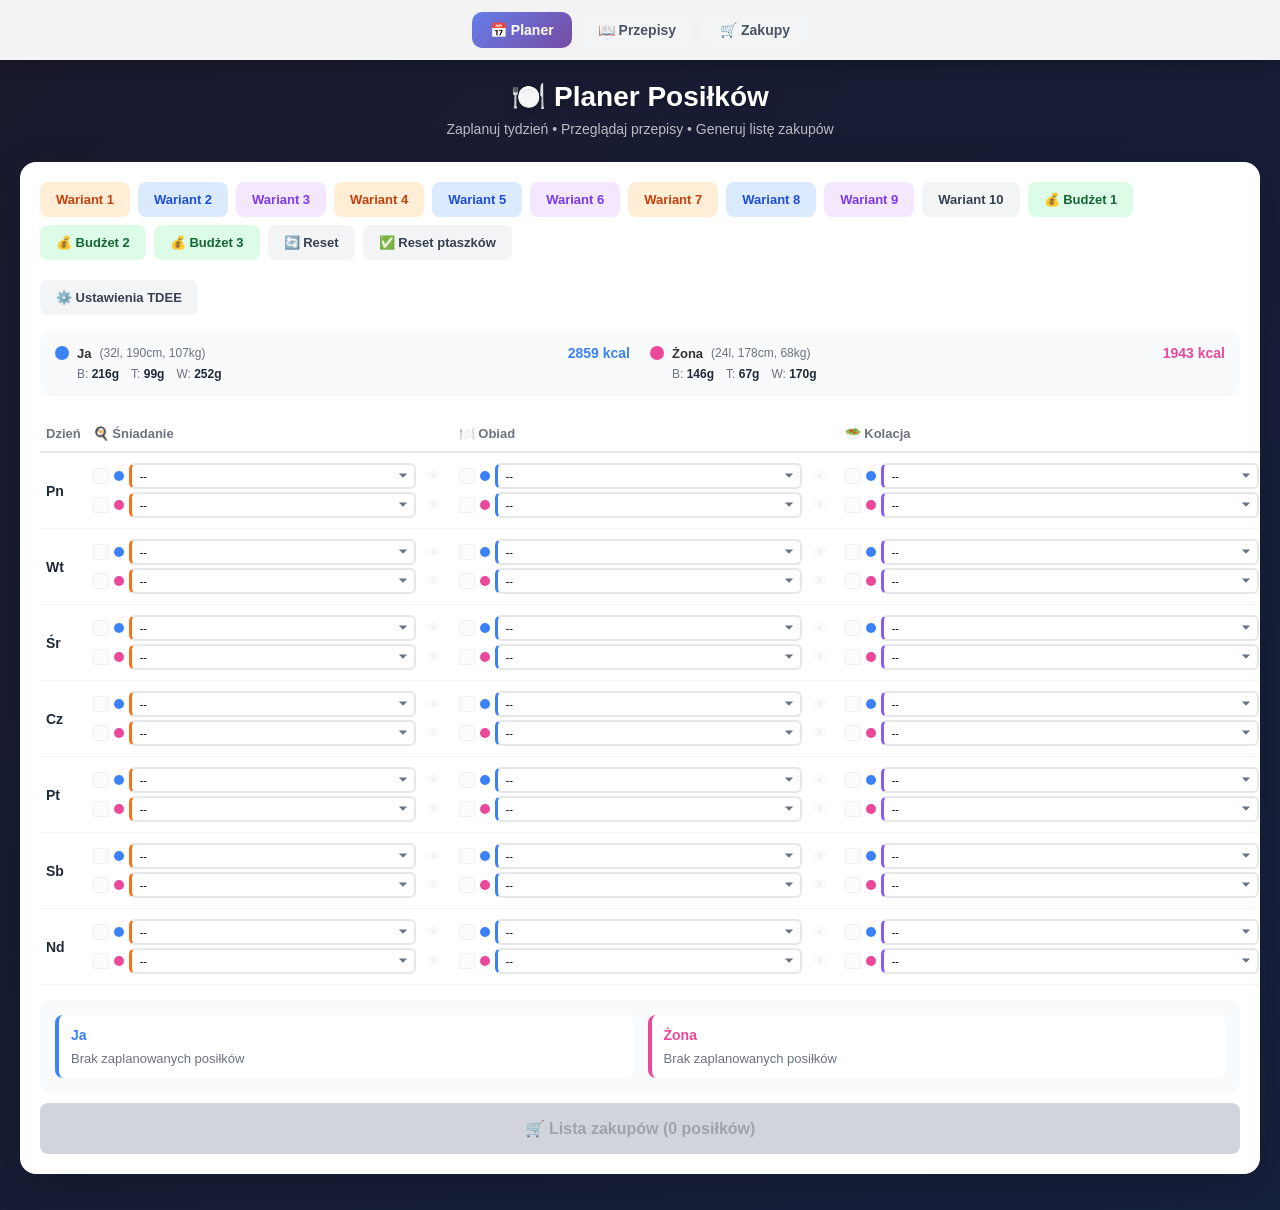
==== commit 60a02843: "asdasd" ====
--- a/Planer_Posilkow.html
+++ b/Planer_Posilkow.html
@@ -748,6 +748,120 @@
         }
 
         .hidden { display: none; }
+
+        /* CHECKBOX DLA ZJEDZONYCH POSIŁKÓW */
+        .eaten-checkbox {
+            width: 16px;
+            height: 16px;
+            cursor: pointer;
+            accent-color: #22c55e;
+            flex-shrink: 0;
+        }
+        .eaten-checkbox:disabled {
+            opacity: 0.3;
+            cursor: default;
+        }
+        .person-meal-row.eaten {
+            background-color: #f0fdf4;
+            border-radius: 4px;
+            padding: 2px 4px;
+            margin: -2px -4px;
+        }
+        .person-meal-row.eaten .meal-select-compact {
+            opacity: 0.6;
+            text-decoration: line-through;
+        }
+        .kcal-split {
+            display: flex;
+            flex-direction: column;
+            align-items: center;
+            gap: 1px;
+        }
+        .kcal-eaten {
+            color: #22c55e;
+            font-weight: 700;
+        }
+        .kcal-planned {
+            color: #9ca3af;
+            font-size: 10px;
+        }
+        .eaten-summary {
+            margin-top: 8px;
+            padding-top: 8px;
+            border-top: 1px dashed #e5e7eb;
+        }
+        .eaten-progress-bar {
+            height: 4px;
+            background: #e5e7eb;
+            border-radius: 2px;
+            margin-top: 4px;
+        }
+        .eaten-progress-fill {
+            height: 100%;
+            background: #22c55e;
+            border-radius: 2px;
+            transition: width 0.3s;
+        }
+
+        /* SERDUSZKA - ULUBIONE PRZEPISY */
+        .favorite-btn {
+            position: absolute;
+            top: 10px;
+            right: 10px;
+            background: rgba(255,255,255,0.9);
+            border: none;
+            border-radius: 50%;
+            width: 32px;
+            height: 32px;
+            cursor: pointer;
+            font-size: 16px;
+            display: flex;
+            align-items: center;
+            justify-content: center;
+            transition: all 0.2s;
+            box-shadow: 0 2px 8px rgba(0,0,0,0.1);
+            z-index: 10;
+        }
+        .favorite-btn:hover {
+            transform: scale(1.15);
+            box-shadow: 0 4px 12px rgba(0,0,0,0.2);
+        }
+        .favorite-btn.active {
+            background: #fef2f2;
+        }
+        .recipe-header {
+            position: relative;
+        }
+        .filter-tab.favorites {
+            background: #fef2f2;
+            border-color: #fecaca;
+            color: #dc2626;
+        }
+        .filter-tab.favorites:hover {
+            background: #fee2e2;
+        }
+        .filter-tab.favorites.active {
+            background: #fee2e2;
+            border-color: #ef4444;
+            color: #dc2626;
+        }
+        .no-favorites {
+            grid-column: 1 / -1;
+            text-align: center;
+            padding: 40px;
+            color: #9ca3af;
+        }
+        .no-favorites-icon {
+            font-size: 48px;
+            margin-bottom: 16px;
+        }
+        .no-favorites-text {
+            font-size: 16px;
+        }
+        .no-favorites-hint {
+            font-size: 14px;
+            margin-top: 8px;
+        }
 
         /* RESPONSYWNOŚĆ - Tablet */
         @media (max-width: 1024px) {
@@ -945,6 +1059,7 @@
                     <button class="btn btn-budget" onclick="fillAllWith(12)">💰 Budżet 2</button>
                     <button class="btn btn-budget" onclick="fillAllWith(13)">💰 Budżet 3</button>
                     <button class="btn btn-gray" onclick="resetPlan()">🔄 Reset</button>
+                    <button class="btn btn-gray" onclick="resetEatenStatus()">✅ Reset ptaszków</button>
                 </div>
 
                 <!-- Przycisk toggle ustawień -->
@@ -986,6 +1101,7 @@
             <div class="card">
                 <div class="filter-tabs">
                     <button class="filter-tab active" onclick="filterRecipes('all', this)">Wszystkie</button>
+                    <button class="filter-tab favorites" onclick="filterRecipes('favorites', this)">❤️ Ulubione</button>
                     <button class="filter-tab" onclick="filterRecipes('breakfast', this)">🍳 Śniadania</button>
                     <button class="filter-tab" onclick="filterRecipes('lunch', this)">🍽️ Obiady</button>
                     <button class="filter-tab" onclick="filterRecipes('dinner', this)">🥗 Kolacje</button>
@@ -1653,6 +1769,29 @@
                         "Dodajemy pokrojone rzodkiewki i ogórek.",
                         "Doprawiamy pieprzem i podajemy."
                     ]
+                },
+                {
+                    id: 'b31',
+                    name: "Nadziewane kajzerki z kurczakiem",
+                    kcal: 820, protein: 65, fat: 24, carbs: 86,
+                    ingredients: [
+                        { item: "Kajzerki", amount: 2.5, unit: "szt" },
+                        { item: "Pierś z kurczaka", amount: 190, unit: "g" },
+                        { item: "Mozzarella", amount: 25, unit: "g" },
+                        { item: "Papryka czerwona", amount: 0.3, unit: "szt" },
+                        { item: "Cebula czerwona", amount: 0.3, unit: "szt" },
+                        { item: "Jajko", amount: 0.6, unit: "szt" },
+                        { item: "Oliwa", amount: 13, unit: "ml" },
+                        { item: "Czosnek", amount: 1, unit: "ząbek" },
+                        { item: "Natka pietruszki", amount: 5, unit: "g" }
+                    ],
+                    steps: [
+                        "Kurczaka pokrój w kostkę, obtocz w oliwie i przyprawach, usmaż 2 min z każdej strony.",
+                        "Paprykę i cebulę pokrój w kostkę, wymieszaj z kurczakiem i serem.",
+                        "Dodaj roztrzepane jajko z mlekiem i przyprawami.",
+                        "Kajzerki natnij gwiaździście, uklepnij środek, posmaruj oliwą z czosnkiem.",
+                        "Nadziej kajzerki farszem, posyp serem i piecz 8-10 min w 200°C."
+                    ]
                 }
             ],
             lunch: [
@@ -2400,6 +2539,108 @@
                         "Ryż gotujemy według instrukcji.",
                         "Kapustę szatkujemy, marchewkę ścieramy. Mieszamy z octem ryżowym.",
                         "Podajemy skrzydełka z ryżem i surówką."
+                    ]
+                },
+                {
+                    id: 'l32',
+                    name: "Kurczak w sosie piwno-miodowym z ziemniakami",
+                    kcal: 820, protein: 64, fat: 21, carbs: 101,
+                    ingredients: [
+                        { item: "Pierś z kurczaka", amount: 260, unit: "g" },
+                        { item: "Ziemniaki", amount: 345, unit: "g" },
+                        { item: "Szparagi", amount: 5, unit: "szt" },
+                        { item: "Szynka szwarcwaldzka", amount: 46, unit: "g" },
+                        { item: "Piwo bezalkoholowe", amount: 290, unit: "ml" },
+                        { item: "Miód", amount: 34, unit: "g" },
+                        { item: "Oliwa", amount: 23, unit: "ml" },
+                        { item: "Sos sojowy", amount: 14, unit: "ml" },
+                        { item: "Cebula", amount: 0.5, unit: "szt" },
+                        { item: "Czosnek", amount: 2, unit: "ząbki" }
+                    ],
+                    steps: [
+                        "Ziemniaki pokrój w łódeczki, obtocz w oliwie z papryką wędzoną. Piecz 45-50 min w 180°C.",
+                        "Szparagi owiń szynką, posmaruj oliwą i piecz 15 min przed końcem pieczenia ziemniaków.",
+                        "Kurczaka pokrój i usmaż na patelni do przyrumienienia, odłóż.",
+                        "Na patelni zeszklij cebulę i czosnek, dodaj sos sojowy, piwo, miód.",
+                        "Wygotuj sos, dodaj kurczaka i polewaj sosem aż zgęstnieje."
+                    ]
+                },
+                {
+                    id: 'l33',
+                    name: "Döner Kebab z piekarnika",
+                    kcal: 820, protein: 51, fat: 48, carbs: 45,
+                    ingredients: [
+                        { item: "Wołowina mielona", amount: 95, unit: "g" },
+                        { item: "Wieprzowina mielona", amount: 95, unit: "g" },
+                        { item: "Pita", amount: 1, unit: "szt" },
+                        { item: "Skyr", amount: 35, unit: "g" },
+                        { item: "Jogurt naturalny", amount: 35, unit: "g" },
+                        { item: "Majonez", amount: 18, unit: "g" },
+                        { item: "Mix sałat", amount: 30, unit: "g" },
+                        { item: "Kapusta czerwona", amount: 30, unit: "g" },
+                        { item: "Pomidor", amount: 50, unit: "g" },
+                        { item: "Ogórek", amount: 30, unit: "g" },
+                        { item: "Cebula", amount: 20, unit: "g" }
+                    ],
+                    steps: [
+                        "Mięso mielone dopraw przyprawą i solą, wyrób na kleistą masę.",
+                        "Rozpłaszcz mięso między papierem do pieczenia na cienki placek.",
+                        "Piecz w 200°C aż się przyrumieni, potem porwij na paski.",
+                        "Dopiecz paski na patelni dla chrupiących krawędzi.",
+                        "Przygotuj sos z skyru, jogurtu i majonezu z przyprawą tzatziki.",
+                        "Złóż kebaba w ciepłej picie z warzywami i sosem."
+                    ]
+                },
+                {
+                    id: 'l34',
+                    name: "Wieprzowina po chińsku z ryżem",
+                    kcal: 820, protein: 52, fat: 25, carbs: 96,
+                    ingredients: [
+                        { item: "Schab wieprzowy", amount: 180, unit: "g" },
+                        { item: "Ryż basmati", amount: 80, unit: "g" },
+                        { item: "Marchew", amount: 80, unit: "g" },
+                        { item: "Miód", amount: 24, unit: "g" },
+                        { item: "Sos sojowy jasny", amount: 36, unit: "ml" },
+                        { item: "Sos sojowy ciemny", amount: 12, unit: "ml" },
+                        { item: "Imbir", amount: 10, unit: "g" },
+                        { item: "Czosnek", amount: 2, unit: "ząbki" },
+                        { item: "Olej", amount: 18, unit: "ml" },
+                        { item: "Skrobia ziemniaczana", amount: 5, unit: "g" },
+                        { item: "Zielona cebulka", amount: 10, unit: "g" }
+                    ],
+                    steps: [
+                        "Schab pokrój w plastry, zamarynuj w sosie sojowym z pieprzem i skrobią.",
+                        "Ugotuj ryż. Pokrój marchew, imbir i czosnek.",
+                        "Na rozgrzanym oleju przysmaż imbir, czosnek i cebulkę.",
+                        "Dodaj mięso, smaż do przyrumienienia, dodaj marchew.",
+                        "Wlej wodę z sosem sojowym ciemnym, gotuj 5-6 min.",
+                        "Na końcu dodaj miód, ocet i skrobię, zagotuj do zgęstnienia."
+                    ]
+                },
+                {
+                    id: 'l35',
+                    name: "Medaliony z indyka z młodymi ziemniakami",
+                    kcal: 820, protein: 67, fat: 20, carbs: 85,
+                    ingredients: [
+                        { item: "Polędwica z indyka", amount: 220, unit: "g" },
+                        { item: "Młode ziemniaki", amount: 585, unit: "g" },
+                        { item: "Ser feta", amount: 73, unit: "g" },
+                        { item: "Brokuł", amount: 75, unit: "g" },
+                        { item: "Suszone pomidory", amount: 15, unit: "g" },
+                        { item: "Jajko", amount: 1.5, unit: "szt" },
+                        { item: "Oliwa", amount: 10, unit: "ml" },
+                        { item: "Skyr", amount: 50, unit: "g" },
+                        { item: "Jogurt naturalny", amount: 50, unit: "g" },
+                        { item: "Koperek", amount: 5, unit: "g" },
+                        { item: "Mix sałat", amount: 30, unit: "g" }
+                    ],
+                    steps: [
+                        "Ziemniaki ugotuj 10 min, nastroszyj i obtocz w oliwie z przyprawami.",
+                        "Brokuł ugotuj na parze 5 min, pokrój w kostkę.",
+                        "Indyka posiekaj, wymieszaj z brokułem, fetą, pomidorami i jajkiem.",
+                        "Uformuj kotlety, piecz z ziemniakami 20 min w 200°C.",
+                        "Przygotuj sos z skyru, jogurtu, koperku i czosnku.",
+                        "Podawaj z sałatką z ogórka i rzodkiewki."
                     ]
                 }
             ],
@@ -3088,6 +3329,99 @@
             { name: "🥦 WARZYWA/OWOCE", keywords: ["pomidor", "ogórek", "brokuł", "cukinia", "kapusta", "banan", "cebula", "sałata", "czosnek"] },
             { name: "🍚 INNE", keywords: ["ryż", "makaron", "frytki", "oliwa", "orzechy", "miód", "płatki", "passata", "szczypiorek"] }
         ];
+
+        // Status zjedzonych posiłków: { day: { mealType: { personId: boolean } } }
+        let eatenMeals = {};
+
+        // Ulubione przepisy (Set z ID przepisów)
+        let favoriteRecipes = new Set();
+
+        // Aktualny filtr przepisów
+        let currentRecipeFilter = 'all';
+
+        // ===========================================
+        // FUNKCJE - ZJEDZONE POSIŁKI (PTASZKI)
+        // ===========================================
+
+        function initEatenMeals() {
+            let em = {};
+            days.forEach(day => {
+                em[day] = {};
+                mealTypes.forEach(mt => {
+                    em[day][mt] = { 1: false, 2: false };
+                });
+            });
+            return em;
+        }
+
+        function saveEatenMeals() {
+            localStorage.setItem('mealEatenStatus', JSON.stringify(eatenMeals));
+        }
+
+        function loadEatenMeals() {
+            const saved = localStorage.getItem('mealEatenStatus');
+            if (saved) {
+                try {
+                    eatenMeals = JSON.parse(saved);
+                } catch(e) {
+                    eatenMeals = initEatenMeals();
+                }
+            } else {
+                eatenMeals = initEatenMeals();
+            }
+        }
+
+        function toggleEaten(day, mealType, personId) {
+            if (!eatenMeals[day]) eatenMeals[day] = {};
+            if (!eatenMeals[day][mealType]) eatenMeals[day][mealType] = { 1: false, 2: false };
+
+            eatenMeals[day][mealType][personId] = !eatenMeals[day][mealType][personId];
+            saveEatenMeals();
+            renderPlannerTable();
+        }
+
+        function resetEatenStatus() {
+            if (confirm('Czy na pewno zresetować status zjedzonych posiłków?')) {
+                eatenMeals = initEatenMeals();
+                saveEatenMeals();
+                renderPlannerTable();
+            }
+        }
+
+        // ===========================================
+        // FUNKCJE - ULUBIONE PRZEPISY (SERDUSZKA)
+        // ===========================================
+
+        function saveFavorites() {
+            localStorage.setItem('recipeFavorites', JSON.stringify([...favoriteRecipes]));
+        }
+
+        function loadFavorites() {
+            const saved = localStorage.getItem('recipeFavorites');
+            if (saved) {
+                try {
+                    favoriteRecipes = new Set(JSON.parse(saved));
+                } catch(e) {
+                    favoriteRecipes = new Set();
+                }
+            }
+        }
+
+        function toggleFavorite(recipeId, event) {
+            if (event) {
+                event.stopPropagation();
+            }
+
+            if (favoriteRecipes.has(recipeId)) {
+                favoriteRecipes.delete(recipeId);
+            } else {
+                favoriteRecipes.add(recipeId);
+            }
+
+            saveFavorites();
+            renderRecipes(currentRecipeFilter);
+            renderPlannerTable();
+        }
 
         // ===========================================
         // FUNKCJE
@@ -3264,25 +3598,33 @@
             // Oblicz średnie dzienne kalorie i makro dla każdej osoby
             const personStats = persons.map(person => {
                 let totalKcal = 0, totalProtein = 0, totalFat = 0, totalCarbs = 0;
+                let totalKcalEaten = 0;
                 let daysWithMeals = 0;
 
                 days.forEach(day => {
                     let dayKcal = 0, dayProtein = 0, dayFat = 0, dayCarbs = 0;
+                    let dayKcalEaten = 0;
                     mealTypes.forEach(mt => {
                         const meal = plan[day][mt];
                         const recipeId = meal[person.id];
                         if (recipeId) {
                             const r = recipes[mt].find(x => x.id === recipeId);
                             if (r) {
-                                dayKcal += Math.round(r.kcal * person.portion);
+                                const mealKcal = Math.round(r.kcal * person.portion);
+                                dayKcal += mealKcal;
                                 dayProtein += Math.round(r.protein * person.portion);
                                 dayFat += Math.round(r.fat * person.portion);
                                 dayCarbs += Math.round(r.carbs * person.portion);
+                                // Sprawdź czy zjedzone
+                                if (eatenMeals[day]?.[mt]?.[person.id]) {
+                                    dayKcalEaten += mealKcal;
+                                }
                             }
                         }
                     });
                     if (dayKcal > 0) {
                         totalKcal += dayKcal;
+                        totalKcalEaten += dayKcalEaten;
                         totalProtein += dayProtein;
                         totalFat += dayFat;
                         totalCarbs += dayCarbs;
@@ -3291,12 +3633,13 @@
                 });
 
                 const avgKcal = daysWithMeals > 0 ? Math.round(totalKcal / daysWithMeals) : 0;
+                const avgKcalEaten = daysWithMeals > 0 ? Math.round(totalKcalEaten / daysWithMeals) : 0;
                 const avgProtein = daysWithMeals > 0 ? Math.round(totalProtein / daysWithMeals) : 0;
                 const avgFat = daysWithMeals > 0 ? Math.round(totalFat / daysWithMeals) : 0;
                 const avgCarbs = daysWithMeals > 0 ? Math.round(totalCarbs / daysWithMeals) : 0;
                 const percent = person.targetKcal > 0 ? Math.round((avgKcal / person.targetKcal) * 100) : 0;
 
-                return { person, totalKcal, avgKcal, avgProtein, avgFat, avgCarbs, daysWithMeals, percent };
+                return { person, totalKcal, totalKcalEaten, avgKcal, avgKcalEaten, avgProtein, avgFat, avgCarbs, daysWithMeals, percent };
             });
 
             summary.innerHTML = personStats.map(stat => {
@@ -3306,6 +3649,7 @@
                 else if (stat.percent < 90 && stat.percent > 0) percentClass = 'under';
 
                 const progressWidth = Math.min(stat.percent, 120);
+                const eatenPercent = stat.avgKcal > 0 ? Math.round((stat.avgKcalEaten / stat.avgKcal) * 100) : 0;
 
                 // Procenty makroskładników
                 const proteinPercent = stat.person.targetProtein > 0 ? Math.round((stat.avgProtein / stat.person.targetProtein) * 100) : 0;
@@ -3327,6 +3671,14 @@
                     <div class="progress-bar">
                         <div class="progress-fill ${percentClass === 'over' ? 'over' : colorClass}"
                              style="width: ${progressWidth}%"></div>
+                    </div>
+                    <div class="eaten-summary">
+                        <div style="font-size: 12px; color: #6b7280; margin-bottom: 4px;">
+                            Zjedzone: <strong style="color: #22c55e;">${stat.avgKcalEaten}</strong> / ${stat.avgKcal} kcal
+                        </div>
+                        <div class="eaten-progress-bar">
+                            <div class="eaten-progress-fill" style="width: ${eatenPercent}%"></div>
+                        </div>
                     </div>
                     <div style="display: flex; gap: 10px; margin-top: 10px; font-size: 11px;">
                         <div style="flex: 1; text-align: center;">
@@ -3386,13 +3738,30 @@
                         const recipeId = meal[p.id];
                         if (recipeId) totalMeals++;
 
+                        // Sortuj przepisy - ulubione na górze
+                        const sortedRecipes = [...recipes[mealType]].sort((a, b) => {
+                            const aFav = favoriteRecipes.has(a.id) ? 0 : 1;
+                            const bFav = favoriteRecipes.has(b.id) ? 0 : 1;
+                            return aFav - bFav;
+                        });
+
                         let opts = `<option value="">--</option>`;
-                        recipes[mealType].forEach(r => {
-                            opts += `<option value="${r.id}" ${recipeId === r.id ? 'selected' : ''}>${r.name}</option>`;
+                        sortedRecipes.forEach(r => {
+                            const favPrefix = favoriteRecipes.has(r.id) ? '❤️ ' : '';
+                            opts += `<option value="${r.id}" ${recipeId === r.id ? 'selected' : ''}>${favPrefix}${r.name}</option>`;
                         });
 
+                        // Sprawdź status zjedzenia
+                        const isEaten = eatenMeals[day]?.[mealType]?.[p.id] || false;
+
                         return `
-                        <div class="person-meal-row">
+                        <div class="person-meal-row ${isEaten ? 'eaten' : ''}">
+                            <input type="checkbox"
+                                class="eaten-checkbox"
+                                ${isEaten ? 'checked' : ''}
+                                ${recipeId ? '' : 'disabled'}
+                                onchange="toggleEaten('${day}', '${mealType}', ${p.id})"
+                                title="Oznacz jako zjedzone">
                             <span class="person-indicator" style="background: ${p.color}"></span>
                             <select class="meal-select-compact ${mealType} ${recipeId ? 'has-value' : ''}"
                                 onchange="setMealForPerson('${day}', '${mealType}', ${p.id}, this.value)">${opts}</select>
@@ -3404,22 +3773,38 @@
                     row.appendChild(td);
                 });
 
-                // Kalorie dla każdej osoby osobno
+                // Kalorie dla każdej osoby osobno - pokaż zjedzone/zaplanowane
                 persons.forEach(person => {
-                    let kcal = 0;
+                    let kcalPlanned = 0;
+                    let kcalEaten = 0;
                     mealTypes.forEach(mt => {
                         const meal = plan[day][mt];
                         const recipeId = meal[person.id];
                         if (recipeId) {
                             const r = recipes[mt].find(x => x.id === recipeId);
-                            if (r) kcal += Math.round(r.kcal * person.portion);
+                            if (r) {
+                                const mealKcal = Math.round(r.kcal * person.portion);
+                                kcalPlanned += mealKcal;
+                                if (eatenMeals[day]?.[mt]?.[person.id]) {
+                                    kcalEaten += mealKcal;
+                                }
+                            }
                         }
                     });
 
                     const kcalTd = document.createElement('td');
                     const colorClass = person.id === 1 ? 'blue' : 'pink';
                     kcalTd.className = `kcal-person ${colorClass}`;
-                    kcalTd.innerHTML = kcal > 0 ? kcal : '<span class="empty">-</span>';
+
+                    if (kcalPlanned > 0) {
+                        kcalTd.innerHTML = `
+                            <div class="kcal-split">
+                                <span class="kcal-eaten">${kcalEaten}</span>
+                                <span class="kcal-planned">/ ${kcalPlanned}</span>
+                            </div>`;
+                    } else {
+                        kcalTd.innerHTML = '<span class="empty">-</span>';
+                    }
                     row.appendChild(kcalTd);
                 });
 
@@ -3546,17 +3931,32 @@
 
         // PRZEPISY
         function renderRecipes(filter = 'all') {
+            currentRecipeFilter = filter;
             const grid = document.getElementById('recipes-grid');
             grid.innerHTML = '';
-            const types = filter === 'all' ? mealTypes : [filter];
-            
+            const types = (filter === 'all' || filter === 'favorites') ? mealTypes : [filter];
+
+            let hasRecipes = false;
+
             types.forEach(mt => {
                 recipes[mt].forEach(r => {
+                    // Jeśli filtrujemy ulubione, pomiń nie-ulubione
+                    if (filter === 'favorites' && !favoriteRecipes.has(r.id)) {
+                        return;
+                    }
+
+                    hasRecipes = true;
+                    const isFav = favoriteRecipes.has(r.id);
                     const card = document.createElement('div');
                     card.className = 'recipe-card';
                     card.onclick = () => openRecipeModal(mt, r);
                     card.innerHTML = `
                         <div class="recipe-header ${mt}">
+                            <button class="favorite-btn ${isFav ? 'active' : ''}"
+                                onclick="toggleFavorite('${r.id}', event)"
+                                title="${isFav ? 'Usuń z ulubionych' : 'Dodaj do ulubionych'}">
+                                ${isFav ? '❤️' : '🤍'}
+                            </button>
                             <div class="recipe-type">${mealNames[mt]}</div>
                             <div class="recipe-name">${r.name}</div>
                         </div>
@@ -3571,6 +3971,16 @@
                     grid.appendChild(card);
                 });
             });
+
+            // Pokaż komunikat gdy brak ulubionych
+            if (filter === 'favorites' && !hasRecipes) {
+                grid.innerHTML = `
+                    <div class="no-favorites">
+                        <div class="no-favorites-icon">🤍</div>
+                        <div class="no-favorites-text">Nie masz jeszcze ulubionych przepisów</div>
+                        <div class="no-favorites-hint">Kliknij serduszko na karcie przepisu, aby dodać go do ulubionych</div>
+                    </div>`;
+            }
         }
 
         function filterRecipes(f, btn) {
@@ -3892,6 +4302,8 @@
         // INIT
         loadPersons();
         loadPlan();
+        loadEatenMeals();
+        loadFavorites();
         // Przelicz TDEE dla załadowanych osób
         persons.forEach(p => recalculatePerson(p));
         renderSettingsPanel();
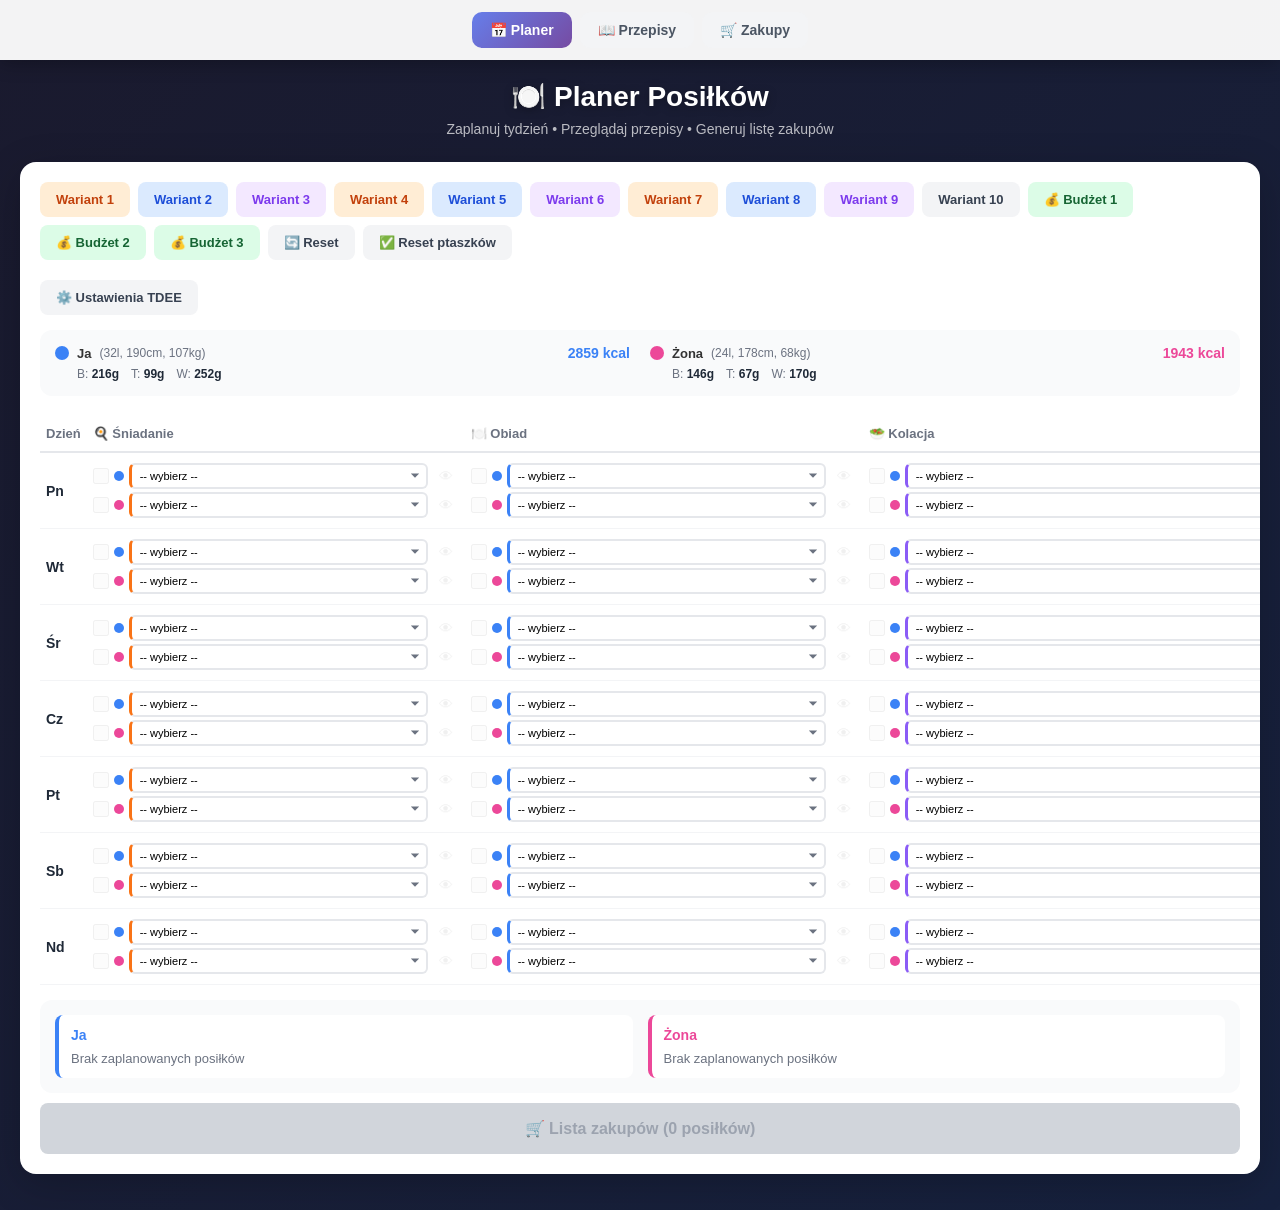
==== commit 8857650d: "asdda" ====
--- a/Planer_Posilkow.html
+++ b/Planer_Posilkow.html
@@ -236,6 +236,19 @@
         .meal-select-compact.has-value.lunch { background-color: #eff6ff; }
         .meal-select-compact.has-value.dinner { background-color: #faf5ff; }
 
+        /* Style dla optgroup w dropdownach */
+        .meal-select-compact optgroup {
+            font-weight: bold;
+            color: #374151;
+            background: #f3f4f6;
+            font-size: 11px;
+        }
+        .meal-select-compact option {
+            font-weight: normal;
+            padding-left: 10px;
+            color: #1f2937;
+        }
+
         /* KOLUMNY KALORII DLA OSÓB */
         .kcal-person {
             text-align: center;
@@ -473,7 +486,119 @@
             font-weight: 700;
             font-size: 13px;
         }
-        
+
+        /* PANEL FILTRÓW ZAKUPÓW */
+        .shopping-filters {
+            background: #f8fafc;
+            border-radius: 12px;
+            padding: 20px;
+            margin-bottom: 20px;
+        }
+        .shopping-filter-section {
+            margin-bottom: 15px;
+        }
+        .shopping-filter-section:last-child {
+            margin-bottom: 0;
+        }
+        .shopping-filter-section h4 {
+            margin: 0 0 10px 0;
+            font-size: 14px;
+            color: #374151;
+        }
+        .shopping-days-grid {
+            display: grid;
+            grid-template-columns: repeat(7, 1fr);
+            gap: 8px;
+            margin-bottom: 10px;
+        }
+        .shopping-day-checkbox {
+            display: flex;
+            flex-direction: column;
+            align-items: center;
+            padding: 10px 4px;
+            background: white;
+            border: 2px solid #e5e7eb;
+            border-radius: 8px;
+            cursor: pointer;
+            transition: all 0.2s;
+            user-select: none;
+        }
+        .shopping-day-checkbox:hover {
+            border-color: #3b82f6;
+        }
+        .shopping-day-checkbox.selected {
+            background: #3b82f6;
+            border-color: #3b82f6;
+            color: white;
+        }
+        .shopping-day-checkbox input {
+            display: none;
+        }
+        .shopping-day-name {
+            font-size: 12px;
+            font-weight: 600;
+        }
+        .shopping-quick-btns {
+            display: flex;
+            gap: 8px;
+            flex-wrap: wrap;
+        }
+        .shopping-quick-btns button {
+            padding: 6px 12px;
+            font-size: 12px;
+            background: white;
+            border: 1px solid #d1d5db;
+            border-radius: 6px;
+            cursor: pointer;
+            transition: all 0.2s;
+        }
+        .shopping-quick-btns button:hover {
+            background: #f3f4f6;
+            border-color: #3b82f6;
+        }
+        .shopping-meals-grid {
+            display: flex;
+            gap: 12px;
+            flex-wrap: wrap;
+        }
+        .shopping-meal-checkbox {
+            display: flex;
+            align-items: center;
+            gap: 8px;
+            padding: 10px 16px;
+            background: white;
+            border: 2px solid #e5e7eb;
+            border-radius: 8px;
+            cursor: pointer;
+            transition: all 0.2s;
+            user-select: none;
+        }
+        .shopping-meal-checkbox:hover {
+            border-color: #10b981;
+        }
+        .shopping-meal-checkbox:has(input:checked) {
+            border-color: #10b981;
+            background: #ecfdf5;
+        }
+        .shopping-meal-checkbox input {
+            display: none;
+        }
+        .shopping-meal-checkbox .meal-label {
+            font-weight: 500;
+        }
+        .shopping-meal-checkbox .meal-label.breakfast { color: #f97316; }
+        .shopping-meal-checkbox .meal-label.lunch { color: #3b82f6; }
+        .shopping-meal-checkbox .meal-label.dinner { color: #8b5cf6; }
+        .shopping-summary {
+            text-align: center;
+            padding: 12px;
+            background: #e0f2fe;
+            border-radius: 8px;
+            font-size: 14px;
+            color: #0369a1;
+            margin-top: 15px;
+        }
+
         /* PRZEPISY */
         .recipes-grid {
             display: grid;
@@ -552,7 +677,55 @@
         }
         .filter-tab:hover { border-color: #d1d5db; }
         .filter-tab.active { border-color: #8b5cf6; background: #faf5ff; color: #7c3aed; }
-        
+
+        /* WYSZUKIWARKA PRZEPISÓW */
+        .search-container {
+            position: relative;
+            margin-bottom: 20px;
+            max-width: 400px;
+        }
+        .recipe-search-input {
+            width: 100%;
+            padding: 12px 40px 12px 16px;
+            border: 2px solid #e5e7eb;
+            border-radius: 8px;
+            font-size: 16px;
+            transition: border-color 0.2s;
+            box-sizing: border-box;
+        }
+        .recipe-search-input:focus {
+            outline: none;
+            border-color: #3b82f6;
+        }
+        .search-clear-btn {
+            position: absolute;
+            right: 10px;
+            top: 50%;
+            transform: translateY(-50%);
+            background: none;
+            border: none;
+            color: #9ca3af;
+            cursor: pointer;
+            font-size: 18px;
+            display: none;
+        }
+        .search-clear-btn.visible { display: block; }
+        .no-results {
+            text-align: center;
+            padding: 40px;
+            color: #6b7280;
+            grid-column: 1 / -1;
+        }
+        .no-results button {
+            margin-top: 15px;
+            padding: 8px 16px;
+            background: #3b82f6;
+            color: white;
+            border: none;
+            border-radius: 8px;
+            cursor: pointer;
+        }
+
         /* MODAL PRZEPISU */
         .modal-overlay {
             display: none;
@@ -958,10 +1131,20 @@
                 width: 95%;
                 max-height: 90vh;
                 margin: 5vh auto;
+                -webkit-transform: translateZ(0);
+                transform: translateZ(0);
             }
             .modal-header { padding: 15px; }
             .modal-name { font-size: 18px; }
-            .modal-body { padding: 15px; }
+            .modal-body {
+                padding: 15px;
+                max-height: calc(90vh - 120px);
+                overflow-y: auto;
+                -webkit-overflow-scrolling: touch;
+            }
+            .modal-overlay.active {
+                -webkit-overflow-scrolling: touch;
+            }
             .modal-macros { gap: 8px; }
             .modal-macro { padding: 8px 10px; }
             .modal-macro-value { font-size: 16px; }
@@ -972,6 +1155,17 @@
             .shopping-list { padding: 12px; }
             .shopping-category h3 { font-size: 14px; }
             .shopping-item { font-size: 13px; padding: 8px 0; }
+
+            /* Filtry zakupów - mobilne */
+            .shopping-filters { padding: 15px; }
+            .shopping-days-grid { grid-template-columns: repeat(4, 1fr); }
+            .shopping-day-name { font-size: 10px; }
+            .shopping-day-checkbox { padding: 8px 2px; }
+            .shopping-meals-grid { flex-direction: column; gap: 8px; }
+            .shopping-meal-checkbox { justify-content: center; }
+            .shopping-quick-btns { justify-content: center; }
+            .shopping-quick-btns button { padding: 5px 10px; font-size: 11px; }
+            .shopping-summary { font-size: 12px; padding: 10px; }
 
             /* Przyciski akcji */
             .btn-green { padding: 12px; font-size: 14px; }
@@ -1106,6 +1300,14 @@
                     <button class="filter-tab" onclick="filterRecipes('lunch', this)">🍽️ Obiady</button>
                     <button class="filter-tab" onclick="filterRecipes('dinner', this)">🥗 Kolacje</button>
                 </div>
+                <div class="search-container">
+                    <input type="text"
+                           id="recipeSearch"
+                           class="recipe-search-input"
+                           placeholder="Szukaj przepisu po nazwie..."
+                           oninput="searchRecipes(this.value)">
+                    <button class="search-clear-btn" onclick="clearSearch()">✕</button>
+                </div>
                 <div class="recipes-grid" id="recipes-grid"></div>
             </div>
         </div>
@@ -1118,6 +1320,39 @@
                     <button class="btn btn-share" onclick="copyShoppingList()">📋 Kopiuj listę</button>
                 </div>
                 <p id="shopping-info" style="color: #6b7280; margin-bottom: 15px;"></p>
+
+                <!-- Panel filtrów zakupów -->
+                <div class="shopping-filters">
+                    <div class="shopping-filter-section">
+                        <h4>📅 Wybierz dni:</h4>
+                        <div class="shopping-days-grid" id="shopping-days"></div>
+                        <div class="shopping-quick-btns">
+                            <button onclick="selectAllDays()">Wszystkie</button>
+                            <button onclick="selectWeekdays()">Pon-Pt</button>
+                            <button onclick="selectWeekend()">Sob-Nd</button>
+                            <button onclick="deselectAllDays()">Odznacz</button>
+                        </div>
+                    </div>
+                    <div class="shopping-filter-section">
+                        <h4>🍽️ Wybierz posiłki:</h4>
+                        <div class="shopping-meals-grid" id="shopping-meals">
+                            <label class="shopping-meal-checkbox">
+                                <input type="checkbox" id="meal-breakfast" checked onchange="toggleShoppingMealType('breakfast')">
+                                <span class="meal-label breakfast">🍳 Śniadania</span>
+                            </label>
+                            <label class="shopping-meal-checkbox">
+                                <input type="checkbox" id="meal-lunch" checked onchange="toggleShoppingMealType('lunch')">
+                                <span class="meal-label lunch">🍲 Obiady</span>
+                            </label>
+                            <label class="shopping-meal-checkbox">
+                                <input type="checkbox" id="meal-dinner" checked onchange="toggleShoppingMealType('dinner')">
+                                <span class="meal-label dinner">🥗 Kolacje</span>
+                            </label>
+                        </div>
+                    </div>
+                    <div class="shopping-summary" id="shopping-summary"></div>
+                </div>
+
                 <div id="shopping-list"></div>
             </div>
         </div>
@@ -1156,6 +1391,7 @@
                 {
                     id: 'b1',
                     name: "Jajecznica z szynką + kanapki",
+                    category: "🍳 Jajka",
                     kcal: 820, protein: 62, fat: 28, carbs: 72,
                     ingredients: [
                         { item: "Jajka", amount: 4, unit: "szt" },
@@ -1176,6 +1412,7 @@
                 {
                     id: 'b2',
                     name: "Tosty z jajkiem i serem",
+                    category: "🍳 Jajka",
                     kcal: 820, protein: 62, fat: 28, carbs: 72,
                     ingredients: [
                         { item: "Chleb tostowy pełnoziarnisty", amount: 4, unit: "kromki" },
@@ -1195,6 +1432,7 @@
                 {
                     id: 'b3',
                     name: "Kanapki z łososiem",
+                    category: "🥪 Kanapki/Wrapy",
                     kcal: 820, protein: 62, fat: 28, carbs: 72,
                     ingredients: [
                         { item: "Bułki grahamki", amount: 2, unit: "szt" },
@@ -1213,6 +1451,7 @@
                 {
                     id: 'b4',
                     name: "Skyr z orzechami i bananem",
+                    category: "🥛 Nabiał",
                     kcal: 820, protein: 62, fat: 28, carbs: 72,
                     ingredients: [
                         { item: "Jogurt Skyr naturalny", amount: 400, unit: "g" },
@@ -1229,6 +1468,7 @@
                 {
                     id: 'b5',
                     name: "Tost z mozzarellą i szynką",
+                    category: "🥪 Kanapki/Wrapy",
                     kcal: 820, protein: 62, fat: 28, carbs: 72,
                     ingredients: [
                         { item: "Chleb żytni razowy", amount: 3, unit: "kromki" },
@@ -1247,6 +1487,7 @@
                 {
                     id: 'b6',
                     name: "Sałatka a la cezar",
+                    category: "🍲 Inne",
                     kcal: 820, protein: 62, fat: 28, carbs: 72,
                     ingredients: [
                         { item: "Pierś z kurczaka", amount: 200, unit: "g" },
@@ -1270,6 +1511,7 @@
                 {
                     id: 'b7',
                     name: "Quesadilla z kurczakiem",
+                    category: "🥪 Kanapki/Wrapy",
                     kcal: 820, protein: 62, fat: 28, carbs: 72,
                     ingredients: [
                         { item: "Pierś z kurczaka", amount: 180, unit: "g" },
@@ -1290,6 +1532,7 @@
                 {
                     id: 'b8',
                     name: "Fit Placuszki proteinowe",
+                    category: "🥞 Naleśniki",
                     kcal: 820, protein: 62, fat: 28, carbs: 72,
                     ingredients: [
                         { item: "Jajka", amount: 3, unit: "szt" },
@@ -1309,6 +1552,7 @@
                 {
                     id: 'b9',
                     name: "Chrupiące tosty z jajkiem i szpinakiem",
+                    category: "🍳 Jajka",
                     kcal: 820, protein: 62, fat: 28, carbs: 72,
                     ingredients: [
                         { item: "Chleb żytni razowy", amount: 3, unit: "kromki" },
@@ -1328,6 +1572,7 @@
                 {
                     id: 'b10',
                     name: "Kanapki z serkiem i wędliną",
+                    category: "🥪 Kanapki/Wrapy",
                     kcal: 820, protein: 62, fat: 28, carbs: 72,
                     ingredients: [
                         { item: "Chleb pszenny", amount: 4, unit: "kromki" },
@@ -1351,6 +1596,7 @@
                 {
                     id: 'b11',
                     name: "Pinsa z szynką i pomidorami",
+                    category: "🍲 Inne",
                     kcal: 820, protein: 62, fat: 28, carbs: 72,
                     ingredients: [
                         { item: "Pinsa", amount: 0.5, unit: "szt" },
@@ -1375,6 +1621,7 @@
                 {
                     id: 'b12',
                     name: "Sałatka z melonem i fetą",
+                    category: "🍲 Inne",
                     kcal: 820, protein: 62, fat: 28, carbs: 72,
                     ingredients: [
                         { item: "Szpinak", amount: 100, unit: "g" },
@@ -1400,6 +1647,7 @@
                 {
                     id: 'b13',
                     name: "Waniliowa owsianka z wiśniami",
+                    category: "🥣 Owsianki",
                     kcal: 820, protein: 62, fat: 28, carbs: 72,
                     ingredients: [
                         { item: "Płatki owsiane górskie", amount: 50, unit: "g" },
@@ -1420,6 +1668,7 @@
                 {
                     id: 'b14',
                     name: "Pieczywo z serkiem wiejskim i warzywami",
+                    category: "🥛 Nabiał",
                     kcal: 820, protein: 62, fat: 28, carbs: 72,
                     ingredients: [
                         { item: "Serek wiejski naturalny", amount: 350, unit: "g" },
@@ -1440,6 +1689,7 @@
                 {
                     id: 'b15',
                     name: "Jogurt skyr z waflami ryżowymi",
+                    category: "🥛 Nabiał",
                     kcal: 820, protein: 62, fat: 28, carbs: 72,
                     ingredients: [
                         { item: "Jogurt Skyr naturalny", amount: 300, unit: "g" },
@@ -1456,6 +1706,7 @@
                 {
                     id: 'b16',
                     name: "Sałatka z serem i kukurydzą",
+                    category: "🍲 Inne",
                     kcal: 820, protein: 62, fat: 28, carbs: 72,
                     ingredients: [
                         { item: "Miks sałat", amount: 25, unit: "g" },
@@ -1477,6 +1728,7 @@
                 {
                     id: 'b17',
                     name: "Tost z szynką, serem i warzywami",
+                    category: "🥪 Kanapki/Wrapy",
                     kcal: 820, protein: 62, fat: 28, carbs: 72,
                     ingredients: [
                         { item: "Chleb żytni razowy", amount: 4, unit: "kromki" },
@@ -1499,6 +1751,7 @@
                 {
                     id: 'b18',
                     name: "Tost z mozzarellą i szynką z kurczaka",
+                    category: "🥪 Kanapki/Wrapy",
                     kcal: 820, protein: 62, fat: 28, carbs: 72,
                     ingredients: [
                         { item: "Chleb żytni razowy", amount: 4, unit: "kromki" },
@@ -1517,6 +1770,7 @@
                 {
                     id: 'b19',
                     name: "Kanapki z kiszonym kalafiorem",
+                    category: "🥪 Kanapki/Wrapy",
                     kcal: 820, protein: 62, fat: 28, carbs: 72,
                     ingredients: [
                         { item: "Chleb żytni razowy", amount: 4, unit: "kromki" },
@@ -1540,6 +1794,7 @@
                 {
                     id: 'b20',
                     name: "Kanapka z jajkiem, awokado i serem cheddar",
+                    category: "🥪 Kanapki/Wrapy",
                     kcal: 820, protein: 62, fat: 28, carbs: 72,
                     ingredients: [
                         { item: "Jajka", amount: 4, unit: "szt" },
@@ -1559,6 +1814,7 @@
                 {
                     id: 'b21',
                     name: "Serek proteinowy z owocami",
+                    category: "🥛 Nabiał",
                     kcal: 820, protein: 62, fat: 28, carbs: 72,
                     ingredients: [
                         { item: "Serek high protein", amount: 200, unit: "g" },
@@ -1576,6 +1832,7 @@
                 {
                     id: 'b22',
                     name: "Omlet z serem gouda i szynką",
+                    category: "🍳 Jajka",
                     kcal: 820, protein: 62, fat: 28, carbs: 72,
                     ingredients: [
                         { item: "Jajka", amount: 4, unit: "szt" },
@@ -1598,6 +1855,7 @@
                 {
                     id: 'b23',
                     name: "Jajecznica z kiełbaską roślinną",
+                    category: "🍳 Jajka",
                     kcal: 820, protein: 62, fat: 28, carbs: 72,
                     ingredients: [
                         { item: "Oliwa z oliwek", amount: 5, unit: "g" },
@@ -1616,6 +1874,7 @@
                 {
                     id: 'b24',
                     name: "Tosty a la pizza",
+                    category: "🥪 Kanapki/Wrapy",
                     kcal: 820, protein: 62, fat: 28, carbs: 72,
                     ingredients: [
                         { item: "Chleb tostowy pełnoziarnisty", amount: 4, unit: "kromki" },
@@ -1639,6 +1898,7 @@
                 {
                     id: 'b25',
                     name: "Chrupiące tosty z serkiem, szpinakiem i pomidorem",
+                    category: "🍳 Jajka",
                     kcal: 820, protein: 62, fat: 28, carbs: 72,
                     ingredients: [
                         { item: "Chleb tostowy pełnoziarnisty", amount: 4, unit: "kromki" },
@@ -1661,6 +1921,7 @@
                 {
                     id: 'b26',
                     name: "Jajka w koszulkach z bułką",
+                    category: "🍳 Jajka",
                     kcal: 820, protein: 62, fat: 28, carbs: 72,
                     ingredients: [
                         { item: "Jajka", amount: 4, unit: "szt" },
@@ -1683,6 +1944,7 @@
                 {
                     id: 'b27',
                     name: "Tosty z serem pleśniowym i szynką",
+                    category: "🥪 Kanapki/Wrapy",
                     kcal: 820, protein: 62, fat: 28, carbs: 72,
                     ingredients: [
                         { item: "Chleb tostowy pełnoziarnisty", amount: 4, unit: "kromki" },
@@ -1706,6 +1968,7 @@
                 {
                     id: 'b28',
                     name: "Quesadilla z kurczakiem",
+                    category: "🥪 Kanapki/Wrapy",
                     kcal: 820, protein: 62, fat: 28, carbs: 72,
                     ingredients: [
                         { item: "Tortilla pszenna", amount: 2, unit: "szt" },
@@ -1729,6 +1992,7 @@
                 {
                     id: 'b29',
                     name: "Tosty z kurczakiem i awokado",
+                    category: "🥪 Kanapki/Wrapy",
                     kcal: 820, protein: 62, fat: 28, carbs: 72,
                     ingredients: [
                         { item: "Chleb tostowy pełnoziarnisty", amount: 4, unit: "kromki" },
@@ -1751,6 +2015,7 @@
                 {
                     id: 'b30',
                     name: "Bajgiel z domowym twarożkiem",
+                    category: "🥪 Kanapki/Wrapy",
                     kcal: 820, protein: 62, fat: 28, carbs: 72,
                     ingredients: [
                         { item: "Bajgiel pełnoziarnisty", amount: 2, unit: "szt" },
@@ -1773,6 +2038,7 @@
                 {
                     id: 'b31',
                     name: "Nadziewane kajzerki z kurczakiem",
+                    category: "🥪 Kanapki/Wrapy",
                     kcal: 820, protein: 65, fat: 24, carbs: 86,
                     ingredients: [
                         { item: "Kajzerki", amount: 2.5, unit: "szt" },
@@ -1792,12 +2058,524 @@
                         "Kajzerki natnij gwiaździście, uklepnij środek, posmaruj oliwą z czosnkiem.",
                         "Nadziej kajzerki farszem, posyp serem i piecz 8-10 min w 200°C."
                     ]
+                },
+                {
+                    id: 'b32',
+                    name: "Owsianka proteinowa z masłem orzechowym",
+                    category: "🥣 Owsianki",
+                    kcal: 820, protein: 58, fat: 32, carbs: 78,
+                    ingredients: [
+                        { item: "Płatki owsiane górskie", amount: 80, unit: "g" },
+                        { item: "Mleko 2%", amount: 300, unit: "ml" },
+                        { item: "Odżywka białkowa (whey)", amount: 30, unit: "g" },
+                        { item: "Masło orzechowe", amount: 30, unit: "g" },
+                        { item: "Banan", amount: 1, unit: "szt" },
+                        { item: "Miód", amount: 15, unit: "g" }
+                    ],
+                    steps: [
+                        "Płatki zalej mlekiem i gotuj 5 min mieszając.",
+                        "Zdejmij z ognia, dodaj odżywkę białkową i wymieszaj.",
+                        "Pokrój banana, dodaj na wierzch.",
+                        "Polej masłem orzechowym i miodem."
+                    ]
+                },
+                {
+                    id: 'b33',
+                    name: "Jajecznica na bekonie z tostami",
+                    category: "🍳 Jajka",
+                    kcal: 820, protein: 62, fat: 38, carbs: 58,
+                    ingredients: [
+                        { item: "Jajka", amount: 5, unit: "szt" },
+                        { item: "Bekon", amount: 80, unit: "g" },
+                        { item: "Chleb tostowy", amount: 4, unit: "kromki" },
+                        { item: "Masło", amount: 15, unit: "g" },
+                        { item: "Ser żółty", amount: 40, unit: "g" },
+                        { item: "Pomidor", amount: 1, unit: "szt" },
+                        { item: "Szczypiorek", amount: 10, unit: "g" }
+                    ],
+                    steps: [
+                        "Bekon pokrój i podsmaż na patelni do chrupkości.",
+                        "Na tym samym tłuszczu usmaż jajecznicę.",
+                        "Tosty opiecz, posmaruj masłem.",
+                        "Podawaj z serem, pomidorem i szczypiorkiem."
+                    ]
+                },
+                {
+                    id: 'b34',
+                    name: "Wrap śniadaniowy z kurczakiem i jajkiem",
+                    category: "🥪 Kanapki/Wrapy",
+                    kcal: 820, protein: 64, fat: 28, carbs: 76,
+                    ingredients: [
+                        { item: "Tortilla pszenna", amount: 2, unit: "szt" },
+                        { item: "Pierś z kurczaka (plastry)", amount: 150, unit: "g" },
+                        { item: "Jajka", amount: 3, unit: "szt" },
+                        { item: "Ser żółty", amount: 50, unit: "g" },
+                        { item: "Sałata lodowa", amount: 50, unit: "g" },
+                        { item: "Pomidor", amount: 1, unit: "szt" },
+                        { item: "Sos czosnkowy", amount: 30, unit: "g" }
+                    ],
+                    steps: [
+                        "Kurczaka pokrój i podsmaż na patelni 5 min.",
+                        "Na drugiej patelni zrób jajecznicę.",
+                        "Tortille podgrzej, posmaruj sosem.",
+                        "Nałóż sałatę, kurczaka, jajecznicę, ser i pomidor.",
+                        "Zwiń w wrap i podawaj."
+                    ]
+                },
+                {
+                    id: 'b35',
+                    name: "Shakshuka ekspresowa z fetą",
+                    category: "🍳 Jajka",
+                    kcal: 820, protein: 56, fat: 34, carbs: 72,
+                    ingredients: [
+                        { item: "Jajka", amount: 4, unit: "szt" },
+                        { item: "Pomidory krojone (puszka)", amount: 400, unit: "g" },
+                        { item: "Ser feta", amount: 80, unit: "g" },
+                        { item: "Cebula", amount: 1, unit: "szt" },
+                        { item: "Papryka", amount: 1, unit: "szt" },
+                        { item: "Chleb pszenny", amount: 3, unit: "kromki" },
+                        { item: "Oliwa", amount: 15, unit: "ml" },
+                        { item: "Czosnek", amount: 2, unit: "ząbki" }
+                    ],
+                    steps: [
+                        "Cebulę i paprykę pokrój, podsmaż na oliwie 3 min.",
+                        "Dodaj czosnek, pomidory, przyprawy. Gotuj 5 min.",
+                        "Zrób 4 wgłębienia, wbij jajka.",
+                        "Przykryj i gotuj 5-7 min aż białka zetną się.",
+                        "Pokrusz fetę na wierzch, podawaj z chlebem."
+                    ]
+                },
+                {
+                    id: 'b36',
+                    name: "Serek wiejski z owocami i orzechami",
+                    category: "🥛 Nabiał",
+                    kcal: 820, protein: 58, fat: 32, carbs: 72,
+                    ingredients: [
+                        { item: "Serek wiejski wysokobiałkowy", amount: 400, unit: "g" },
+                        { item: "Banan", amount: 1.5, unit: "szt" },
+                        { item: "Jagody/borówki", amount: 100, unit: "g" },
+                        { item: "Orzechy włoskie", amount: 40, unit: "g" },
+                        { item: "Miód", amount: 25, unit: "g" }
+                    ],
+                    steps: [
+                        "Serek przełóż do pojemnika.",
+                        "Dodaj pokrojonego banana i jagody.",
+                        "Posyp orzechami, polej miodem.",
+                        "Zamknij i zabierz do pracy!"
+                    ]
+                },
+                {
+                    id: 'b37',
+                    name: "Jogurt grecki z granolą i owocami",
+                    category: "🥛 Nabiał",
+                    kcal: 820, protein: 52, fat: 30, carbs: 82,
+                    ingredients: [
+                        { item: "Jogurt grecki", amount: 300, unit: "g" },
+                        { item: "Granola", amount: 80, unit: "g" },
+                        { item: "Banan", amount: 1, unit: "szt" },
+                        { item: "Truskawki", amount: 100, unit: "g" },
+                        { item: "Masło orzechowe", amount: 25, unit: "g" },
+                        { item: "Miód", amount: 15, unit: "g" }
+                    ],
+                    steps: [
+                        "Jogurt przełóż do pojemnika.",
+                        "Granolę spakuj osobno (żeby nie zmiękła).",
+                        "Owoce pokrój, dodaj masło orzechowe.",
+                        "W pracy połącz wszystko i jedz!"
+                    ]
+                },
+                {
+                    id: 'b38',
+                    name: "Skyr z bananem i masłem orzechowym",
+                    category: "🥛 Nabiał",
+                    kcal: 820, protein: 62, fat: 28, carbs: 76,
+                    ingredients: [
+                        { item: "Skyr naturalny", amount: 350, unit: "g" },
+                        { item: "Banan", amount: 2, unit: "szt" },
+                        { item: "Masło orzechowe", amount: 40, unit: "g" },
+                        { item: "Płatki owsiane", amount: 40, unit: "g" },
+                        { item: "Miód", amount: 20, unit: "g" }
+                    ],
+                    steps: [
+                        "Skyr wymieszaj z płatkami owsianymi.",
+                        "Dodaj masło orzechowe i miód.",
+                        "Banana pokrój na wierzch.",
+                        "Gotowe do zabrania - pojemnik zamykany!"
+                    ]
+                },
+                {
+                    id: 'b39',
+                    name: "Twarożek z rodzynkami i jabłkiem",
+                    category: "🥛 Nabiał",
+                    kcal: 820, protein: 56, fat: 26, carbs: 84,
+                    ingredients: [
+                        { item: "Twaróg półtłusty", amount: 300, unit: "g" },
+                        { item: "Jogurt naturalny", amount: 100, unit: "g" },
+                        { item: "Jabłko", amount: 1.5, unit: "szt" },
+                        { item: "Rodzynki", amount: 40, unit: "g" },
+                        { item: "Orzechy laskowe", amount: 30, unit: "g" },
+                        { item: "Miód", amount: 25, unit: "g" },
+                        { item: "Cynamon", amount: 3, unit: "g" }
+                    ],
+                    steps: [
+                        "Twaróg wymieszaj z jogurtem.",
+                        "Jabłko zetrzyj na tarce lub pokrój w kostkę.",
+                        "Dodaj rodzynki, orzechy, cynamon i miód.",
+                        "Zamknij w pojemniku - śniadanie gotowe!"
+                    ]
+                },
+                {
+                    id: 'b40',
+                    name: "Jajka w koszulce na tostach z awokado",
+                    category: "🍳 Jajka",
+                    kcal: 820, protein: 42, fat: 48, carbs: 56,
+                    ingredients: [
+                        { item: "Jajka", amount: 4, unit: "szt" },
+                        { item: "Chleb pszenny (tosty)", amount: 4, unit: "kromki" },
+                        { item: "Awokado", amount: 1, unit: "szt" },
+                        { item: "Bekon", amount: 60, unit: "g" },
+                        { item: "Masło", amount: 20, unit: "g" },
+                        { item: "Ocet winny", amount: 15, unit: "ml" },
+                        { item: "Szczypiorek", amount: 10, unit: "g" },
+                        { item: "Cytryna (sok)", amount: 5, unit: "ml" }
+                    ],
+                    steps: [
+                        "Wodę zagotuj z octem (pomaga utrzymać kształt jajek).",
+                        "Zmniejsz ogień - woda ma się lekko gotować, nie wrzeć.",
+                        "Jajko wbij do miseczki, a potem delikatnie wsuń do wody.",
+                        "Gotuj 3-4 min (białko ścięte, żółtko płynne). Wyjmij łyżką cedzakową.",
+                        "Bekon usmaż na chrupko.",
+                        "Awokado rozgnieć z sokiem z cytryny, solą i pieprzem.",
+                        "Tosty opiecz i posmaruj masłem.",
+                        "Na tostach ułóż pastę z awokado, bekon i jajka w koszulce.",
+                        "Posyp szczypiorkiem i podawaj od razu."
+                    ]
+                },
+                {
+                    id: 'b41',
+                    name: "Jajka w koszulce po benedyktyńsku",
+                    category: "🍳 Jajka",
+                    kcal: 820, protein: 48, fat: 52, carbs: 46,
+                    ingredients: [
+                        { item: "Jajka", amount: 4, unit: "szt" },
+                        { item: "Bułka angielska (English muffin)", amount: 2, unit: "szt" },
+                        { item: "Szynka", amount: 100, unit: "g" },
+                        { item: "Żółtko jajka (do sosu)", amount: 2, unit: "szt" },
+                        { item: "Masło", amount: 60, unit: "g" },
+                        { item: "Cytryna (sok)", amount: 10, unit: "ml" },
+                        { item: "Ocet winny", amount: 15, unit: "ml" },
+                        { item: "Szczypiorek", amount: 5, unit: "g" }
+                    ],
+                    steps: [
+                        "Sos holenderski: masło rozpuść. Żółtka ubij z sokiem z cytryny.",
+                        "Powoli wlewaj ciepłe masło do żółtek, cały czas mieszając.",
+                        "Dopraw solą i pieprzem - sos ma być gładki i kremowy.",
+                        "Jajka ugotuj w koszulkach (jak w poprzednim przepisie).",
+                        "Bułki przekrój i opiecz na maśle.",
+                        "Szynkę lekko podsmaż na patelni.",
+                        "Na bułki połóż szynkę, jajka w koszulce.",
+                        "Polej sosem holenderskim i posyp szczypiorkiem."
+                    ]
+                },
+                // ============ OWSIANKI ============
+                {
+                    id: 'b42',
+                    name: "Overnight oats - owsianka na zimno",
+                    category: "🥣 Owsianki",
+                    kcal: 820, protein: 52, fat: 28, carbs: 92,
+                    ingredients: [
+                        { item: "Płatki owsiane górskie", amount: 100, unit: "g" },
+                        { item: "Mleko 2%", amount: 250, unit: "ml" },
+                        { item: "Jogurt grecki", amount: 150, unit: "g" },
+                        { item: "Odżywka białkowa waniliowa", amount: 25, unit: "g" },
+                        { item: "Banan", amount: 1, unit: "szt" },
+                        { item: "Jagody", amount: 80, unit: "g" },
+                        { item: "Miód", amount: 20, unit: "g" },
+                        { item: "Nasiona chia", amount: 10, unit: "g" }
+                    ],
+                    steps: [
+                        "Wieczorem: płatki zalej mlekiem, dodaj jogurt i odżywkę.",
+                        "Dodaj nasiona chia, wymieszaj dokładnie.",
+                        "Przykryj i wstaw do lodówki na noc (min. 6h).",
+                        "Rano: dodaj pokrojonego banana i jagody.",
+                        "Polej miodem i gotowe - bez gotowania!"
+                    ]
+                },
+                {
+                    id: 'b43',
+                    name: "Owsianka jabłkowo-cynamonowa",
+                    category: "🥣 Owsianki",
+                    kcal: 820, protein: 48, fat: 26, carbs: 102,
+                    ingredients: [
+                        { item: "Płatki owsiane górskie", amount: 100, unit: "g" },
+                        { item: "Mleko 2%", amount: 350, unit: "ml" },
+                        { item: "Jabłko", amount: 2, unit: "szt" },
+                        { item: "Odżywka białkowa waniliowa", amount: 25, unit: "g" },
+                        { item: "Masło", amount: 15, unit: "g" },
+                        { item: "Miód", amount: 25, unit: "g" },
+                        { item: "Cynamon", amount: 5, unit: "g" },
+                        { item: "Orzechy włoskie", amount: 25, unit: "g" }
+                    ],
+                    steps: [
+                        "Jedno jabłko pokrój w kostkę, podsmaż na maśle z cynamonem i miodem.",
+                        "Płatki zalej mlekiem, gotuj 5 min mieszając.",
+                        "Zdejmij z ognia, dodaj odżywkę białkową, wymieszaj.",
+                        "Drugie jabłko zetrzyj na tarce, dodaj do owsianki.",
+                        "Na wierzch połóż karmelizowane jabłko i orzechy.",
+                        "Smakuje jak szarlotka!"
+                    ]
+                },
+                {
+                    id: 'b44',
+                    name: "Owsianka z owocami leśnymi",
+                    category: "🥣 Owsianki",
+                    kcal: 820, protein: 50, fat: 24, carbs: 104,
+                    ingredients: [
+                        { item: "Płatki owsiane górskie", amount: 100, unit: "g" },
+                        { item: "Mleko 2%", amount: 300, unit: "ml" },
+                        { item: "Mrożone owoce leśne", amount: 150, unit: "g" },
+                        { item: "Jogurt grecki", amount: 100, unit: "g" },
+                        { item: "Odżywka białkowa", amount: 25, unit: "g" },
+                        { item: "Miód", amount: 25, unit: "g" },
+                        { item: "Migdały płatki", amount: 20, unit: "g" }
+                    ],
+                    steps: [
+                        "Owoce leśne podgrzej na patelni z łyżką miodu aż puszczą sok.",
+                        "Płatki zalej mlekiem, gotuj 5 min.",
+                        "Zdejmij z ognia, dodaj odżywkę i jogurt, wymieszaj.",
+                        "Przełóż do miski, na wierzch połóż ciepłe owoce.",
+                        "Posyp płatkami migdałów i polej resztą miodu."
+                    ]
+                },
+                {
+                    id: 'b45',
+                    name: "Owsianka bananowo-orzechowa",
+                    category: "🥣 Owsianki",
+                    kcal: 820, protein: 54, fat: 32, carbs: 86,
+                    ingredients: [
+                        { item: "Płatki owsiane górskie", amount: 80, unit: "g" },
+                        { item: "Mleko 2%", amount: 300, unit: "ml" },
+                        { item: "Banan", amount: 2, unit: "szt" },
+                        { item: "Masło orzechowe", amount: 40, unit: "g" },
+                        { item: "Odżywka białkowa", amount: 30, unit: "g" },
+                        { item: "Miód", amount: 15, unit: "g" },
+                        { item: "Orzechy nerkowca", amount: 20, unit: "g" }
+                    ],
+                    steps: [
+                        "Jednego banana rozgnieć widelcem.",
+                        "Płatki zalej mlekiem, dodaj rozgniecionego banana.",
+                        "Gotuj 5 min mieszając.",
+                        "Zdejmij z ognia, dodaj odżywkę białkową.",
+                        "Drugiego banana pokrój w plastry.",
+                        "Na owsiankę połóż banana, masło orzechowe i orzechy.",
+                        "Polej miodem."
+                    ]
+                },
+                {
+                    id: 'b46',
+                    name: "Owsianka z karmelizowaną gruszką",
+                    category: "🥣 Owsianki",
+                    kcal: 820, protein: 46, fat: 28, carbs: 98,
+                    ingredients: [
+                        { item: "Płatki owsiane górskie", amount: 100, unit: "g" },
+                        { item: "Mleko 2%", amount: 350, unit: "ml" },
+                        { item: "Gruszka", amount: 2, unit: "szt" },
+                        { item: "Masło", amount: 20, unit: "g" },
+                        { item: "Miód", amount: 30, unit: "g" },
+                        { item: "Jogurt grecki", amount: 100, unit: "g" },
+                        { item: "Cynamon", amount: 3, unit: "g" },
+                        { item: "Orzechy pekan", amount: 25, unit: "g" }
+                    ],
+                    steps: [
+                        "Gruszki pokrój w ćwiartki, usuń gniazda nasienne.",
+                        "Na maśle smaż gruszki z miodem i cynamonem 5-7 min.",
+                        "Płatki zalej mlekiem, gotuj 5 min.",
+                        "Dodaj jogurt grecki, wymieszaj.",
+                        "Na wierzch ułóż karmelizowane gruszki.",
+                        "Posyp posiekanymi orzechami pekan."
+                    ]
+                },
+                {
+                    id: 'b47',
+                    name: "Owsianka tiramisu",
+                    category: "🥣 Owsianki",
+                    kcal: 820, protein: 52, fat: 26, carbs: 94,
+                    ingredients: [
+                        { item: "Płatki owsiane górskie", amount: 80, unit: "g" },
+                        { item: "Mleko 2%", amount: 300, unit: "ml" },
+                        { item: "Serek mascarpone", amount: 60, unit: "g" },
+                        { item: "Odżywka białkowa waniliowa", amount: 30, unit: "g" },
+                        { item: "Kawa rozpuszczalna", amount: 2, unit: "łyżeczki" },
+                        { item: "Kakao", amount: 10, unit: "g" },
+                        { item: "Miód", amount: 20, unit: "g" },
+                        { item: "Biszkopty", amount: 30, unit: "g" }
+                    ],
+                    steps: [
+                        "Kawę rozpuść w 50ml ciepłej wody.",
+                        "Płatki zalej mlekiem z połową kawy, gotuj 5 min.",
+                        "Zdejmij z ognia, dodaj odżywkę i mascarpone, wymieszaj.",
+                        "Biszkopty pokrusz, zamocz w reszcie kawy.",
+                        "Na owsiankę połóż biszkopty.",
+                        "Posyp kakao i polej miodem.",
+                        "Smakuje jak deser tiramisu!"
+                    ]
+                },
+                {
+                    id: 'b48',
+                    name: "Owsianka słony karmel",
+                    category: "🥣 Owsianki",
+                    kcal: 820, protein: 50, fat: 30, carbs: 90,
+                    ingredients: [
+                        { item: "Płatki owsiane górskie", amount: 80, unit: "g" },
+                        { item: "Mleko 2%", amount: 300, unit: "ml" },
+                        { item: "Odżywka białkowa waniliowa", amount: 30, unit: "g" },
+                        { item: "Masło orzechowe", amount: 30, unit: "g" },
+                        { item: "Daktyle", amount: 50, unit: "g" },
+                        { item: "Banan", amount: 1, unit: "szt" },
+                        { item: "Sól morska", amount: 2, unit: "g" },
+                        { item: "Orzechy laskowe", amount: 20, unit: "g" }
+                    ],
+                    steps: [
+                        "Daktyle zalej wrzątkiem na 10 min, zblenduj na pastę.",
+                        "Płatki zalej mlekiem, gotuj 5 min.",
+                        "Zdejmij z ognia, dodaj odżywkę.",
+                        "Na wierzch połóż masło orzechowe i pastę daktylową.",
+                        "Dodaj pokrojonego banana i orzechy.",
+                        "Posyp szczyptą soli morskiej - to robi różnicę!"
+                    ]
+                },
+                // ============ NALEŚNIKI ============
+                {
+                    id: 'b49',
+                    name: "Naleśniki z serem i truskawkami",
+                    category: "🥞 Naleśniki",
+                    kcal: 820, protein: 48, fat: 28, carbs: 94,
+                    ingredients: [
+                        { item: "Mąka pszenna", amount: 100, unit: "g" },
+                        { item: "Jajka", amount: 2, unit: "szt" },
+                        { item: "Mleko 2%", amount: 250, unit: "ml" },
+                        { item: "Twaróg", amount: 200, unit: "g" },
+                        { item: "Truskawki", amount: 150, unit: "g" },
+                        { item: "Cukier", amount: 30, unit: "g" },
+                        { item: "Masło", amount: 20, unit: "g" },
+                        { item: "Śmietana", amount: 50, unit: "g" }
+                    ],
+                    steps: [
+                        "Ciasto: mąkę, jajka, mleko i szczyptę soli zmiksuj na gładką masę.",
+                        "Smaż cienkie naleśniki na maśle.",
+                        "Twaróg wymieszaj z cukrem i połową truskawek (pokrojonych).",
+                        "Na każdy naleśnik nałóż porcję farszu.",
+                        "Zwiń w rulonik lub koperty.",
+                        "Podawaj ze śmietaną i resztą truskawek."
+                    ]
+                },
+                {
+                    id: 'b50',
+                    name: "Pancakes amerykańskie z syropem",
+                    category: "🥞 Naleśniki",
+                    kcal: 820, protein: 42, fat: 32, carbs: 96,
+                    ingredients: [
+                        { item: "Mąka pszenna", amount: 120, unit: "g" },
+                        { item: "Jajka", amount: 2, unit: "szt" },
+                        { item: "Mleko 2%", amount: 150, unit: "ml" },
+                        { item: "Proszek do pieczenia", amount: 5, unit: "g" },
+                        { item: "Masło", amount: 30, unit: "g" },
+                        { item: "Syrop klonowy", amount: 50, unit: "ml" },
+                        { item: "Banan", amount: 1, unit: "szt" },
+                        { item: "Jagody", amount: 80, unit: "g" },
+                        { item: "Bita śmietana", amount: 40, unit: "g" }
+                    ],
+                    steps: [
+                        "Mąkę wymieszaj z proszkiem do pieczenia.",
+                        "Dodaj jajka, mleko, rozpuszczone masło. Wymieszaj do gładkości.",
+                        "Na rozgrzanej patelni smaż małe placki (średnica ~10cm).",
+                        "Gdy pojawią się bąbelki, przewróć na drugą stronę.",
+                        "Ułóż stos z 4-5 pancakes.",
+                        "Na wierzch: banan, jagody, bita śmietana.",
+                        "Obficie polej syropem klonowym."
+                    ]
+                },
+                {
+                    id: 'b51',
+                    name: "Naleśniki z kurczakiem i warzywami",
+                    category: "🥞 Naleśniki",
+                    kcal: 820, protein: 58, fat: 32, carbs: 72,
+                    ingredients: [
+                        { item: "Mąka pszenna", amount: 80, unit: "g" },
+                        { item: "Jajka", amount: 2, unit: "szt" },
+                        { item: "Mleko 2%", amount: 200, unit: "ml" },
+                        { item: "Pierś z kurczaka", amount: 180, unit: "g" },
+                        { item: "Pieczarki", amount: 100, unit: "g" },
+                        { item: "Papryka", amount: 1, unit: "szt" },
+                        { item: "Śmietana 18%", amount: 100, unit: "g" },
+                        { item: "Ser żółty", amount: 50, unit: "g" },
+                        { item: "Masło", amount: 15, unit: "g" }
+                    ],
+                    steps: [
+                        "Ciasto na naleśniki: mąka, jajka, mleko, sól - zmiksuj.",
+                        "Usmaż 4 naleśniki.",
+                        "Kurczaka pokrój, usmaż z pieczarkami i papryką.",
+                        "Dodaj śmietanę, gotuj 3 min.",
+                        "Na naleśniki nałóż farsz, zwiń.",
+                        "Ułóż w naczyniu żaroodpornym, posyp serem.",
+                        "Zapiekaj 10 min w 180°C."
+                    ]
+                },
+                {
+                    id: 'b52',
+                    name: "Racuchy z jabłkami",
+                    category: "🥞 Naleśniki",
+                    kcal: 820, protein: 38, fat: 28, carbs: 104,
+                    ingredients: [
+                        { item: "Mąka pszenna", amount: 150, unit: "g" },
+                        { item: "Jajka", amount: 2, unit: "szt" },
+                        { item: "Mleko 2%", amount: 200, unit: "ml" },
+                        { item: "Drożdże instant", amount: 5, unit: "g" },
+                        { item: "Jabłka", amount: 2, unit: "szt" },
+                        { item: "Cukier", amount: 30, unit: "g" },
+                        { item: "Olej do smażenia", amount: 30, unit: "ml" },
+                        { item: "Cukier puder", amount: 20, unit: "g" },
+                        { item: "Cynamon", amount: 5, unit: "g" }
+                    ],
+                    steps: [
+                        "Mąkę wymieszaj z drożdżami, jajkami, mlekiem i cukrem.",
+                        "Odstaw ciasto na 30 min do wyrośnięcia.",
+                        "Jabłka obierz i pokrój w cienkie plasterki.",
+                        "Jabłka dodaj do ciasta.",
+                        "Smaż racuchy na oleju do złotego koloru.",
+                        "Posyp cukrem pudrem z cynamonem."
+                    ]
+                },
+                {
+                    id: 'b53',
+                    name: "Tosty z ricottą, szpinakiem i jajkiem",
+                    category: "🥪 Kanapki/Wrapy",
+                    kcal: 820, protein: 62, fat: 30, carbs: 75,
+                    ingredients: [
+                        { item: "Chleb tostowy pełnoziarnisty", amount: 4, unit: "kromki" },
+                        { item: "Ricotta", amount: 130, unit: "g" },
+                        { item: "Szpinak świeży", amount: 65, unit: "g" },
+                        { item: "Jajka", amount: 3, unit: "szt" },
+                        { item: "Pomidorki koktajlowe", amount: 8, unit: "szt" },
+                        { item: "Szynka z indyka", amount: 110, unit: "g" },
+                        { item: "Oliwa z oliwek", amount: 10, unit: "g" },
+                        { item: "Czosnek", amount: 1, unit: "ząbek" }
+                    ],
+                    steps: [
+                        "Tosty opiekamy do złotego koloru.",
+                        "Szpinak podsmażamy na patelni z oliwą i czosnkiem.",
+                        "Jajka smażymy na sadzone.",
+                        "Na tosty nakładamy ricottę, szpinak, szynkę.",
+                        "Układamy jajka sadzone i pomidorki koktajlowe.",
+                        "Doprawiamy solą i pieprzem."
+                    ]
                 }
             ],
             lunch: [
                 {
                     id: 'l1',
                     name: "Kurczak z ryżem i brokułem",
+                    category: "🍗 Kurczak",
                     kcal: 850, protein: 64, fat: 28, carbs: 72,
                     ingredients: [
                         { item: "Pierś z kurczaka", amount: 280, unit: "g" },
@@ -1816,6 +2594,7 @@
                 {
                     id: 'l2',
                     name: "Mielone z frytkami",
+                    category: "🥩 Wołowina/Wieprzowina",
                     kcal: 850, protein: 64, fat: 28, carbs: 72,
                     ingredients: [
                         { item: "Mięso mielone z indyka", amount: 280, unit: "g" },
@@ -1835,6 +2614,7 @@
                 {
                     id: 'l3',
                     name: "Makaron z kurczakiem",
+                    category: "🍝 Makarony",
                     kcal: 850, protein: 64, fat: 28, carbs: 72,
                     ingredients: [
                         { item: "Makaron pełnoziarnisty", amount: 80, unit: "g" },
@@ -1855,6 +2635,7 @@
                 {
                     id: 'l4',
                     name: "Frytki z batatów z kurczakiem",
+                    category: "🍗 Kurczak",
                     kcal: 850, protein: 64, fat: 28, carbs: 72,
                     ingredients: [
                         { item: "Batat", amount: 200, unit: "g" },
@@ -1881,6 +2662,7 @@
                 {
                     id: 'l5',
                     name: "Kurczak teriyaki z ryżem",
+                    category: "🍚 Ryż/Azja",
                     kcal: 850, protein: 64, fat: 28, carbs: 72,
                     ingredients: [
                         { item: "Pierś z kurczaka", amount: 250, unit: "g" },
@@ -1913,6 +2695,7 @@
                 {
                     id: 'l6',
                     name: "Kurczak pieczony z ziemniakami",
+                    category: "🍗 Kurczak",
                     kcal: 850, protein: 64, fat: 28, carbs: 72,
                     ingredients: [
                         { item: "Pierś z kurczaka", amount: 260, unit: "g" },
@@ -1937,6 +2720,7 @@
                 {
                     id: 'l7',
                     name: "Makaron po włosku ze szpinakiem",
+                    category: "🍝 Makarony",
                     kcal: 850, protein: 64, fat: 28, carbs: 72,
                     ingredients: [
                         { item: "Makaron spaghetti pełnoziarnisty", amount: 80, unit: "g" },
@@ -1960,6 +2744,7 @@
                 {
                     id: 'l8',
                     name: "Kebab gyros",
+                    category: "🍕 Pizza/Kebab",
                     kcal: 850, protein: 64, fat: 28, carbs: 72,
                     ingredients: [
                         { item: "Pierś z kurczaka", amount: 250, unit: "g" },
@@ -1987,6 +2772,7 @@
                 {
                     id: 'l9',
                     name: "Makaron z indykiem i szpinakiem",
+                    category: "🍝 Makarony",
                     kcal: 850, protein: 64, fat: 28, carbs: 72,
                     ingredients: [
                         { item: "Makaron pełnoziarnisty", amount: 80, unit: "g" },
@@ -2009,6 +2795,7 @@
                 {
                     id: 'l10',
                     name: "Kurczak słodko kwaśny",
+                    category: "🍚 Ryż/Azja",
                     kcal: 850, protein: 64, fat: 28, carbs: 72,
                     ingredients: [
                         { item: "Pierś z kurczaka", amount: 250, unit: "g" },
@@ -2038,6 +2825,7 @@
                 {
                     id: 'l11',
                     name: "Makaron z kurczakiem w sosie gorgonzola",
+                    category: "🍝 Makarony",
                     kcal: 850, protein: 64, fat: 28, carbs: 72,
                     ingredients: [
                         { item: "Makaron pełnoziarnisty", amount: 80, unit: "g" },
@@ -2063,6 +2851,7 @@
                 {
                     id: 'l12',
                     name: "Placek po węgiersku",
+                    category: "🍲 Inne",
                     kcal: 850, protein: 64, fat: 28, carbs: 72,
                     ingredients: [
                         { item: "Placki ziemniaczane mrożone", amount: 300, unit: "g" },
@@ -2088,6 +2877,7 @@
                 {
                     id: 'l13',
                     name: "Spaghetti bolognese z granulatem sojowym",
+                    category: "🍝 Makarony",
                     kcal: 850, protein: 64, fat: 28, carbs: 72,
                     ingredients: [
                         { item: "Makaron spaghetti", amount: 70, unit: "g" },
@@ -2115,6 +2905,7 @@
                 {
                     id: 'l14',
                     name: "Kebab z grilla",
+                    category: "🍕 Pizza/Kebab",
                     kcal: 850, protein: 64, fat: 28, carbs: 72,
                     ingredients: [
                         { item: "Tortilla pełnoziarnista", amount: 2, unit: "szt" },
@@ -2139,6 +2930,7 @@
                 {
                     id: 'l15',
                     name: "Makaron z boczkiem i wędzonym twarogiem",
+                    category: "🍝 Makarony",
                     kcal: 850, protein: 64, fat: 28, carbs: 72,
                     ingredients: [
                         { item: "Makaron pełnoziarnisty", amount: 90, unit: "g" },
@@ -2160,6 +2952,7 @@
                 {
                     id: 'l16',
                     name: "Makaron z sosem z serka wiejskiego",
+                    category: "🍝 Makarony",
                     kcal: 850, protein: 64, fat: 28, carbs: 72,
                     ingredients: [
                         { item: "Makaron pełnoziarnisty", amount: 80, unit: "g" },
@@ -2186,6 +2979,7 @@
                 {
                     id: 'l17',
                     name: "Pulpety drobiowe z suszonymi pomidorami",
+                    category: "🍗 Kurczak",
                     kcal: 850, protein: 64, fat: 28, carbs: 72,
                     ingredients: [
                         { item: "Kasza jaglana", amount: 80, unit: "g" },
@@ -2215,6 +3009,7 @@
                 {
                     id: 'l18',
                     name: "Makaron z kurczakiem, pesto i cukinią",
+                    category: "🍝 Makarony",
                     kcal: 850, protein: 64, fat: 28, carbs: 72,
                     ingredients: [
                         { item: "Makaron pełnoziarnisty", amount: 70, unit: "g" },
@@ -2243,6 +3038,7 @@
                 {
                     id: 'l19',
                     name: "Chilli con carne z ryżem",
+                    category: "🌮 Meksykańskie",
                     kcal: 850, protein: 64, fat: 28, carbs: 72,
                     ingredients: [
                         { item: "Fasola czarna konserwowa", amount: 100, unit: "g" },
@@ -2271,6 +3067,7 @@
                 {
                     id: 'l20',
                     name: "Placek po węgiersku z wieprzowiną",
+                    category: "🍲 Inne",
                     kcal: 850, protein: 64, fat: 28, carbs: 72,
                     ingredients: [
                         { item: "Placki ziemniaczane mrożone", amount: 250, unit: "g" },
@@ -2296,6 +3093,7 @@
                 {
                     id: 'l21',
                     name: "Kurczak po seczuańsku",
+                    category: "🍚 Ryż/Azja",
                     kcal: 850, protein: 64, fat: 28, carbs: 72,
                     ingredients: [
                         { item: "Cebula", amount: 1, unit: "szt" },
@@ -2326,6 +3124,7 @@
                 {
                     id: 'l22',
                     name: "Kurczak sweet chilli z papryką",
+                    category: "🍚 Ryż/Azja",
                     kcal: 850, protein: 64, fat: 28, carbs: 72,
                     ingredients: [
                         { item: "Kurczak sweet chilli z papryką (gotowe danie)", amount: 350, unit: "g" },
@@ -2341,6 +3140,7 @@
                 {
                     id: 'l23',
                     name: "Pizza na gotowym spodzie z pieczarkami",
+                    category: "🍕 Pizza/Kebab",
                     kcal: 850, protein: 64, fat: 28, carbs: 72,
                     ingredients: [
                         { item: "Placek pszenny Piadina", amount: 1, unit: "szt" },
@@ -2364,6 +3164,7 @@
                 {
                     id: 'l24',
                     name: "Tortelloni vegan z pesto",
+                    category: "🍝 Makarony",
                     kcal: 850, protein: 64, fat: 28, carbs: 72,
                     ingredients: [
                         { item: "Tortelloni vegan z pomidorami i bazylią", amount: 125, unit: "g" },
@@ -2383,6 +3184,7 @@
                 {
                     id: 'l25',
                     name: "Jednogarnkowe danie z mięsem mielonym",
+                    category: "🍲 Inne",
                     kcal: 850, protein: 64, fat: 28, carbs: 72,
                     ingredients: [
                         { item: "Mięso mielone z indyka", amount: 250, unit: "g" },
@@ -2407,6 +3209,7 @@
                 {
                     id: 'l26',
                     name: "Burger curry z mięsa",
+                    category: "🥩 Wołowina/Wieprzowina",
                     kcal: 850, protein: 64, fat: 28, carbs: 72,
                     ingredients: [
                         { item: "Mięso mielone wołowe chude", amount: 200, unit: "g" },
@@ -2431,6 +3234,7 @@
                 {
                     id: 'l27',
                     name: "Lekka sałatka cezar z kurczakiem",
+                    category: "🥗 Sałatki",
                     kcal: 850, protein: 64, fat: 28, carbs: 72,
                     ingredients: [
                         { item: "Pierś z kurczaka", amount: 280, unit: "g" },
@@ -2454,6 +3258,7 @@
                 {
                     id: 'l28',
                     name: "Makaron z indykiem podsmażanym ze szpinakiem",
+                    category: "🍝 Makarony",
                     kcal: 850, protein: 64, fat: 28, carbs: 72,
                     ingredients: [
                         { item: "Makaron penne", amount: 80, unit: "g" },
@@ -2477,6 +3282,7 @@
                 {
                     id: 'l29',
                     name: "Chrupiące kotlety z kurczaka z pieczonymi ziemniakami",
+                    category: "🍗 Kurczak",
                     kcal: 850, protein: 64, fat: 28, carbs: 72,
                     ingredients: [
                         { item: "Pierś z kurczaka", amount: 280, unit: "g" },
@@ -2499,6 +3305,7 @@
                 {
                     id: 'l30',
                     name: "Pieczone nuggetsy z ziemniakami",
+                    category: "🍗 Kurczak",
                     kcal: 850, protein: 64, fat: 28, carbs: 72,
                     ingredients: [
                         { item: "Pierś z kurczaka", amount: 300, unit: "g" },
@@ -2522,6 +3329,7 @@
                 {
                     id: 'l31',
                     name: "Pikantne skrzydełka kurczaka z ryżem i surówką",
+                    category: "🍗 Kurczak",
                     kcal: 850, protein: 64, fat: 28, carbs: 72,
                     ingredients: [
                         { item: "Skrzydełka z kurczaka", amount: 400, unit: "g" },
@@ -2544,6 +3352,7 @@
                 {
                     id: 'l32',
                     name: "Kurczak w sosie piwno-miodowym z ziemniakami",
+                    category: "🍗 Kurczak",
                     kcal: 820, protein: 64, fat: 21, carbs: 101,
                     ingredients: [
                         { item: "Pierś z kurczaka", amount: 260, unit: "g" },
@@ -2568,6 +3377,7 @@
                 {
                     id: 'l33',
                     name: "Döner Kebab z piekarnika",
+                    category: "🍕 Pizza/Kebab",
                     kcal: 820, protein: 51, fat: 48, carbs: 45,
                     ingredients: [
                         { item: "Wołowina mielona", amount: 95, unit: "g" },
@@ -2594,6 +3404,7 @@
                 {
                     id: 'l34',
                     name: "Wieprzowina po chińsku z ryżem",
+                    category: "🍚 Ryż/Azja",
                     kcal: 820, protein: 52, fat: 25, carbs: 96,
                     ingredients: [
                         { item: "Schab wieprzowy", amount: 180, unit: "g" },
@@ -2620,6 +3431,7 @@
                 {
                     id: 'l35',
                     name: "Medaliony z indyka z młodymi ziemniakami",
+                    category: "🍗 Kurczak",
                     kcal: 820, protein: 67, fat: 20, carbs: 85,
                     ingredients: [
                         { item: "Polędwica z indyka", amount: 220, unit: "g" },
@@ -2642,12 +3454,1357 @@
                         "Przygotuj sos z skyru, jogurtu, koperku i czosnku.",
                         "Podawaj z sałatką z ogórka i rzodkiewki."
                     ]
+                },
+                {
+                    id: 'l36',
+                    name: "Makaron z kurczakiem w sosie śmietanowym",
+                    category: "🍝 Makarony",
+                    kcal: 820, protein: 62, fat: 26, carbs: 84,
+                    ingredients: [
+                        { item: "Makaron penne", amount: 100, unit: "g" },
+                        { item: "Pierś z kurczaka", amount: 200, unit: "g" },
+                        { item: "Śmietanka 18%", amount: 150, unit: "ml" },
+                        { item: "Pieczarki", amount: 150, unit: "g" },
+                        { item: "Cebula", amount: 0.5, unit: "szt" },
+                        { item: "Parmezan", amount: 30, unit: "g" },
+                        { item: "Czosnek", amount: 2, unit: "ząbki" },
+                        { item: "Oliwa", amount: 10, unit: "ml" }
+                    ],
+                    steps: [
+                        "Makaron ugotuj al dente.",
+                        "Kurczaka pokrój w kostkę, usmaż na oliwie 6 min.",
+                        "Dodaj pokrojone pieczarki i cebulę, smaż 4 min.",
+                        "Wlej śmietankę, dodaj czosnek, gotuj 3 min.",
+                        "Wymieszaj z makaronem, posyp parmezanem."
+                    ]
+                },
+                {
+                    id: 'l37',
+                    name: "Ryż smażony z kurczakiem i warzywami",
+                    category: "🍚 Ryż/Azja",
+                    kcal: 820, protein: 48, fat: 24, carbs: 102,
+                    ingredients: [
+                        { item: "Ryż basmati", amount: 120, unit: "g" },
+                        { item: "Pierś z kurczaka", amount: 150, unit: "g" },
+                        { item: "Jajka", amount: 2, unit: "szt" },
+                        { item: "Mieszanka warzyw mrożona", amount: 150, unit: "g" },
+                        { item: "Sos sojowy", amount: 30, unit: "ml" },
+                        { item: "Olej sezamowy", amount: 15, unit: "ml" },
+                        { item: "Czosnek", amount: 2, unit: "ząbki" },
+                        { item: "Zielona cebulka", amount: 20, unit: "g" }
+                    ],
+                    steps: [
+                        "Ugotuj ryż, odstaw do ostygnięcia.",
+                        "Kurczaka pokrój i usmaż na oleju 5 min.",
+                        "Dodaj warzywa i smaż 3 min.",
+                        "Wrzuć ryż, smaż 2 min mieszając.",
+                        "Zrób miejsce, usmaż jajka, połącz z resztą.",
+                        "Dodaj sos sojowy i cebulkę."
+                    ]
+                },
+                {
+                    id: 'l38',
+                    name: "Kotlet schabowy z ziemniakami i surówką",
+                    category: "🥩 Wołowina/Wieprzowina",
+                    kcal: 820, protein: 58, fat: 32, carbs: 72,
+                    ingredients: [
+                        { item: "Schab wieprzowy", amount: 180, unit: "g" },
+                        { item: "Jajko", amount: 1, unit: "szt" },
+                        { item: "Bułka tarta", amount: 40, unit: "g" },
+                        { item: "Ziemniaki", amount: 300, unit: "g" },
+                        { item: "Kapusta kiszona", amount: 100, unit: "g" },
+                        { item: "Olej do smażenia", amount: 25, unit: "ml" },
+                        { item: "Masło", amount: 15, unit: "g" }
+                    ],
+                    steps: [
+                        "Ziemniaki ugotuj w osolonej wodzie.",
+                        "Schab rozbij, dopraw, obtocz w jajku i bułce tartej.",
+                        "Smaż na oleju 4-5 min z każdej strony.",
+                        "Ziemniaki odcedź, dodaj masło.",
+                        "Podawaj z surówką z kapusty kiszonej."
+                    ]
+                },
+                {
+                    id: 'l39',
+                    name: "Taco bowl z mięsem mielonym",
+                    category: "🌮 Meksykańskie",
+                    kcal: 820, protein: 54, fat: 36, carbs: 68,
+                    ingredients: [
+                        { item: "Mięso mielone wołowo-wieprzowe", amount: 200, unit: "g" },
+                        { item: "Ryż", amount: 60, unit: "g" },
+                        { item: "Fasola czerwona (puszka)", amount: 100, unit: "g" },
+                        { item: "Kukurydza (puszka)", amount: 80, unit: "g" },
+                        { item: "Ser żółty tarty", amount: 50, unit: "g" },
+                        { item: "Śmietana", amount: 50, unit: "g" },
+                        { item: "Pomidor", amount: 1, unit: "szt" },
+                        { item: "Sałata lodowa", amount: 50, unit: "g" },
+                        { item: "Przyprawa taco", amount: 10, unit: "g" }
+                    ],
+                    steps: [
+                        "Ugotuj ryż.",
+                        "Mięso usmaż z przyprawą taco 8 min.",
+                        "Dodaj fasolę i kukurydzę, podgrzej 2 min.",
+                        "Na talerz daj ryż, mięso z warzywami.",
+                        "Dodaj sałatę, pomidora, ser i śmietanę."
+                    ]
+                },
+                {
+                    id: 'l40',
+                    name: "Kurczak śródziemnomorski z frytkami z piekarnika",
+                    category: "🍗 Kurczak",
+                    kcal: 820, protein: 58, fat: 32, carbs: 68,
+                    ingredients: [
+                        { item: "Udka z kurczaka", amount: 300, unit: "g" },
+                        { item: "Ziemniaki (na frytki)", amount: 250, unit: "g" },
+                        { item: "Cukinia", amount: 150, unit: "g" },
+                        { item: "Papryka czerwona", amount: 1, unit: "szt" },
+                        { item: "Pomidorki koktajlowe", amount: 100, unit: "g" },
+                        { item: "Cebula", amount: 1, unit: "szt" },
+                        { item: "Oliwa z oliwek", amount: 25, unit: "ml" },
+                        { item: "Czosnek", amount: 3, unit: "ząbki" },
+                        { item: "Zioła prowansalskie", amount: 10, unit: "g" }
+                    ],
+                    steps: [
+                        "Piekarnik nagrzej do 200°C.",
+                        "Ziemniaki pokrój w frytki, obtocz w oliwie z papryką, rozłóż na blasze.",
+                        "Udka natryj ziołami i solą, ułóż w naczyniu żaroodpornym.",
+                        "Wokół kurczaka ułóż pokrojone warzywa, skrop oliwą.",
+                        "Piecz wszystko razem 40-45 min, aż kurczak będzie złocisty."
+                    ]
+                },
+                {
+                    id: 'l41',
+                    name: "Kurczak z brokułem i marchewką z ziemniakami",
+                    category: "🍗 Kurczak",
+                    kcal: 820, protein: 62, fat: 28, carbs: 72,
+                    ingredients: [
+                        { item: "Pierś z kurczaka", amount: 250, unit: "g" },
+                        { item: "Ziemniaki", amount: 300, unit: "g" },
+                        { item: "Brokuł", amount: 200, unit: "g" },
+                        { item: "Marchew", amount: 150, unit: "g" },
+                        { item: "Cebula", amount: 1, unit: "szt" },
+                        { item: "Masło", amount: 25, unit: "g" },
+                        { item: "Czosnek", amount: 2, unit: "ząbki" },
+                        { item: "Bulion drobiowy", amount: 100, unit: "ml" }
+                    ],
+                    steps: [
+                        "Piekarnik nagrzej do 190°C.",
+                        "Ziemniaki pokrój w ćwiartki, obtocz w oliwie, piecz na blasze.",
+                        "Kurczaka pokrój w paski, ułóż w naczyniu żaroodpornym.",
+                        "Dodaj brokuł, marchew, cebulę, czosnek i masło.",
+                        "Wlej bulion, przykryj folią, piecz 35-40 min."
+                    ]
+                },
+                {
+                    id: 'l42',
+                    name: "Kurczak fajita z kolorowymi paprykami i frytkami",
+                    category: "🍗 Kurczak",
+                    kcal: 820, protein: 56, fat: 30, carbs: 76,
+                    ingredients: [
+                        { item: "Pierś z kurczaka", amount: 220, unit: "g" },
+                        { item: "Ziemniaki (na frytki)", amount: 280, unit: "g" },
+                        { item: "Papryka czerwona", amount: 1, unit: "szt" },
+                        { item: "Papryka żółta", amount: 1, unit: "szt" },
+                        { item: "Cebula", amount: 1, unit: "szt" },
+                        { item: "Oliwa", amount: 20, unit: "ml" },
+                        { item: "Przyprawa fajita", amount: 15, unit: "g" },
+                        { item: "Śmietana 18%", amount: 50, unit: "g" },
+                        { item: "Limonka", amount: 0.5, unit: "szt" }
+                    ],
+                    steps: [
+                        "Piekarnik nagrzej do 200°C.",
+                        "Frytki obtocz w oliwie z papryką, rozłóż na blasze.",
+                        "Kurczaka pokrój w paski, wymieszaj z przyprawą fajita.",
+                        "W naczyniu żaroodpornym ułóż kurczaka z paprykami i cebulą.",
+                        "Piecz 35 min. Podawaj ze śmietaną i limonką."
+                    ]
+                },
+                {
+                    id: 'l43',
+                    name: "Kurczak z pieczarkami w śmietanie z ziemniakami",
+                    category: "🍗 Kurczak",
+                    kcal: 820, protein: 60, fat: 34, carbs: 64,
+                    ingredients: [
+                        { item: "Udka z kurczaka (bez kości)", amount: 280, unit: "g" },
+                        { item: "Ziemniaki", amount: 280, unit: "g" },
+                        { item: "Pieczarki", amount: 250, unit: "g" },
+                        { item: "Cebula", amount: 1, unit: "szt" },
+                        { item: "Śmietanka 18%", amount: 150, unit: "ml" },
+                        { item: "Czosnek", amount: 3, unit: "ząbki" },
+                        { item: "Masło", amount: 20, unit: "g" },
+                        { item: "Tymianek", amount: 5, unit: "g" }
+                    ],
+                    steps: [
+                        "Piekarnik nagrzej do 190°C.",
+                        "Ziemniaki pokrój, obtocz w oliwie, piecz na blasze.",
+                        "Kurczaka obsmaż na patelni z masłem 2 min z każdej strony.",
+                        "W naczyniu żaroodpornym ułóż kurczaka, pieczarki, cebulę.",
+                        "Zalej śmietanką z czosnkiem, piecz 35 min przykryte, 10 min odkryte."
+                    ]
+                },
+                {
+                    id: 'l44',
+                    name: "Kurczak cytrynowo-ziołowy z młodymi ziemniakami",
+                    category: "🍗 Kurczak",
+                    kcal: 820, protein: 60, fat: 30, carbs: 70,
+                    ingredients: [
+                        { item: "Udka z kurczaka", amount: 300, unit: "g" },
+                        { item: "Młode ziemniaki", amount: 300, unit: "g" },
+                        { item: "Cytryna", amount: 1, unit: "szt" },
+                        { item: "Czosnek", amount: 4, unit: "ząbki" },
+                        { item: "Rozmaryn świeży", amount: 10, unit: "g" },
+                        { item: "Oliwa z oliwek", amount: 25, unit: "ml" },
+                        { item: "Masło", amount: 20, unit: "g" },
+                        { item: "Bulion drobiowy", amount: 100, unit: "ml" }
+                    ],
+                    steps: [
+                        "Piekarnik nagrzej do 200°C.",
+                        "Ziemniaki przekrój na pół, ułóż w naczyniu żaroodpornym.",
+                        "Udka natryj solą, pieprzem i rozmarynem, ułóż na ziemniakach.",
+                        "Cytrynę pokrój, rozłóż wokół. Dodaj czosnek i masło.",
+                        "Wlej bulion, piecz 45 min polewając sosem."
+                    ]
+                },
+                {
+                    id: 'l45',
+                    name: "Kurczak z batatami i szpinakiem",
+                    category: "🍗 Kurczak",
+                    kcal: 820, protein: 58, fat: 28, carbs: 76,
+                    ingredients: [
+                        { item: "Pierś z kurczaka", amount: 250, unit: "g" },
+                        { item: "Bataty", amount: 300, unit: "g" },
+                        { item: "Szpinak świeży", amount: 100, unit: "g" },
+                        { item: "Cebula czerwona", amount: 1, unit: "szt" },
+                        { item: "Ser feta", amount: 50, unit: "g" },
+                        { item: "Oliwa", amount: 20, unit: "ml" },
+                        { item: "Miód", amount: 15, unit: "g" },
+                        { item: "Czosnek", amount: 2, unit: "ząbki" }
+                    ],
+                    steps: [
+                        "Piekarnik nagrzej do 190°C.",
+                        "Bataty pokrój w kostkę, obtocz w oliwie z miodem, piecz na blasze.",
+                        "Kurczaka pokrój, ułóż w naczyniu z cebulą i czosnkiem.",
+                        "Piecz 35 min. Na końcu dodaj szpinak i fetę.",
+                        "Piecz jeszcze 5 min aż szpinak zwiędnie."
+                    ]
+                },
+                {
+                    id: 'l46',
+                    name: "Kurczak z cukinią i pomidorami w ziołach",
+                    category: "🍗 Kurczak",
+                    kcal: 820, protein: 62, fat: 32, carbs: 64,
+                    ingredients: [
+                        { item: "Udka z kurczaka (bez kości)", amount: 280, unit: "g" },
+                        { item: "Ziemniaki", amount: 250, unit: "g" },
+                        { item: "Cukinia", amount: 200, unit: "g" },
+                        { item: "Pomidory", amount: 150, unit: "g" },
+                        { item: "Cebula", amount: 1, unit: "szt" },
+                        { item: "Oliwa z oliwek", amount: 25, unit: "ml" },
+                        { item: "Bazylia świeża", amount: 10, unit: "g" },
+                        { item: "Parmezan", amount: 30, unit: "g" }
+                    ],
+                    steps: [
+                        "Piekarnik nagrzej do 200°C.",
+                        "Ziemniaki pokrój w plastry, ułóż na dnie naczynia.",
+                        "Dodaj pokrojoną cukinię, pomidory i cebulę.",
+                        "Na wierzchu ułóż kurczaka, skrop oliwą.",
+                        "Piecz 40 min, na końcu posyp parmezanem i bazylią."
+                    ]
+                },
+                {
+                    id: 'l47',
+                    name: "Kurczak z dynią piżmową i rozmarynem",
+                    category: "🍗 Kurczak",
+                    kcal: 820, protein: 56, fat: 30, carbs: 78,
+                    ingredients: [
+                        { item: "Udka z kurczaka", amount: 280, unit: "g" },
+                        { item: "Dynia piżmowa", amount: 300, unit: "g" },
+                        { item: "Ziemniaki", amount: 200, unit: "g" },
+                        { item: "Cebula", amount: 1, unit: "szt" },
+                        { item: "Rozmaryn", amount: 10, unit: "g" },
+                        { item: "Oliwa", amount: 25, unit: "ml" },
+                        { item: "Miód", amount: 20, unit: "g" },
+                        { item: "Czosnek", amount: 3, unit: "ząbki" }
+                    ],
+                    steps: [
+                        "Piekarnik nagrzej do 190°C.",
+                        "Dynię i ziemniaki pokrój w kostkę, obtocz w oliwie z miodem.",
+                        "Ułóż warzywa w naczyniu, na wierzch połóż udka.",
+                        "Posyp rozmarynem i czosnkiem.",
+                        "Piecz 50 min aż dynia będzie miękka."
+                    ]
+                },
+                {
+                    id: 'l48',
+                    name: "Klasyczny befsztyk tatarski z grzankami",
+                    category: "🥩 Wołowina/Wieprzowina",
+                    kcal: 820, protein: 62, fat: 38, carbs: 52,
+                    ingredients: [
+                        { item: "Polędwica wołowa", amount: 200, unit: "g" },
+                        { item: "Żółtko jajka", amount: 2, unit: "szt" },
+                        { item: "Cebula", amount: 50, unit: "g" },
+                        { item: "Ogórek kiszony", amount: 60, unit: "g" },
+                        { item: "Kapary", amount: 15, unit: "g" },
+                        { item: "Oliwa z oliwek", amount: 20, unit: "ml" },
+                        { item: "Musztarda Dijon", amount: 10, unit: "g" },
+                        { item: "Chleb żytni (grzanki)", amount: 100, unit: "g" },
+                        { item: "Masło", amount: 15, unit: "g" }
+                    ],
+                    steps: [
+                        "Polędwicę wołową bardzo drobno posiekaj ostrym nożem (nie miel!).",
+                        "Cebulę, ogórki i kapary drobno posiekaj.",
+                        "Mięso wymieszaj z oliwą, musztardą, solą i pieprzem.",
+                        "Uformuj kopczyk na talerzu, na wierzchu zrób wgłębienie na żółtko.",
+                        "Wokół ułóż posiekane dodatki - cebulę, ogórki, kapary.",
+                        "Chleb pokrój w trójkąty, posmaruj masłem i opiecz na patelni.",
+                        "Podawaj od razu z gorącymi grzankami."
+                    ]
+                },
+                {
+                    id: 'l49',
+                    name: "Tatar na ciepło z jajkiem sadzonym",
+                    category: "🥩 Wołowina/Wieprzowina",
+                    kcal: 820, protein: 58, fat: 42, carbs: 48,
+                    ingredients: [
+                        { item: "Polędwica wołowa", amount: 180, unit: "g" },
+                        { item: "Jajka", amount: 2, unit: "szt" },
+                        { item: "Cebula czerwona", amount: 40, unit: "g" },
+                        { item: "Ogórek kiszony", amount: 50, unit: "g" },
+                        { item: "Sos Worcester", amount: 10, unit: "ml" },
+                        { item: "Masło", amount: 25, unit: "g" },
+                        { item: "Bagietka", amount: 80, unit: "g" },
+                        { item: "Szczypiorek", amount: 10, unit: "g" }
+                    ],
+                    steps: [
+                        "Polędwicę bardzo drobno posiekaj nożem.",
+                        "Wymieszaj z sosem Worcester, solą, pieprzem i drobno posiekaną cebulą.",
+                        "Na patelni rozgrzej masło, delikatnie podsmaż tatar 1 min z każdej strony.",
+                        "Na osobnej patelni usmaż jajka sadzone.",
+                        "Bagietkę pokrój i opiecz na patelni.",
+                        "Tatara przełóż na talerz, na wierzch połóż jajka sadzone.",
+                        "Posyp szczypiorkiem, podawaj z grzankami i ogórkami."
+                    ]
+                },
+                {
+                    id: 'l50',
+                    name: "Tatar azjatycki z sezamem i imbirem",
+                    category: "🥩 Wołowina/Wieprzowina",
+                    kcal: 820, protein: 56, fat: 36, carbs: 58,
+                    ingredients: [
+                        { item: "Polędwica wołowa", amount: 180, unit: "g" },
+                        { item: "Żółtko jajka", amount: 1, unit: "szt" },
+                        { item: "Sos sojowy", amount: 20, unit: "ml" },
+                        { item: "Olej sezamowy", amount: 15, unit: "ml" },
+                        { item: "Imbir świeży", amount: 10, unit: "g" },
+                        { item: "Sezam", amount: 15, unit: "g" },
+                        { item: "Zielona cebulka", amount: 20, unit: "g" },
+                        { item: "Awokado", amount: 0.5, unit: "szt" },
+                        { item: "Ryż do sushi", amount: 80, unit: "g" }
+                    ],
+                    steps: [
+                        "Ryż ugotuj według instrukcji, ostudź.",
+                        "Polędwicę bardzo drobno posiekaj nożem.",
+                        "Imbir zetrzyj na tarce, cebulkę pokrój w krążki.",
+                        "Mięso wymieszaj z sosem sojowym, olejem sezamowym i imbirem.",
+                        "Awokado pokrój w plastry.",
+                        "Na talerz wyłóż ryż, na wierzch tatara z żółtkiem.",
+                        "Udekoruj sezamem, cebulką i awokado."
+                    ]
+                },
+                // ============ KEBABY ============
+                {
+                    id: 'l51',
+                    name: "Klasyczny kebab w picie",
+                    category: "🍕 Pizza/Kebab",
+                    kcal: 820, protein: 52, fat: 36, carbs: 72,
+                    ingredients: [
+                        { item: "Mięso mielone wołowo-wieprzowe", amount: 180, unit: "g" },
+                        { item: "Pita", amount: 1.5, unit: "szt" },
+                        { item: "Kapusta pekińska", amount: 80, unit: "g" },
+                        { item: "Pomidor", amount: 1, unit: "szt" },
+                        { item: "Cebula czerwona", amount: 50, unit: "g" },
+                        { item: "Ogórek", amount: 50, unit: "g" },
+                        { item: "Jogurt naturalny", amount: 80, unit: "g" },
+                        { item: "Majonez", amount: 20, unit: "g" },
+                        { item: "Czosnek", amount: 2, unit: "ząbki" },
+                        { item: "Przyprawa kebab-gyros", amount: 10, unit: "g" }
+                    ],
+                    steps: [
+                        "Mięso wymieszaj z przyprawą kebab-gyros, uformuj płaski placek.",
+                        "Smaż na patelni 4-5 min z każdej strony, pokrój w paski.",
+                        "Przygotuj sos: jogurt + majonez + czosnek + sól.",
+                        "Kapustę poszatkuj, warzywa pokrój.",
+                        "Pitę podgrzej na suchej patelni.",
+                        "Nałóż mięso, warzywa i obficie polej sosem.",
+                        "Zwiń i podawaj od razu."
+                    ]
+                },
+                {
+                    id: 'l52',
+                    name: "Kebab na talerzu z frytkami",
+                    category: "🍕 Pizza/Kebab",
+                    kcal: 820, protein: 48, fat: 38, carbs: 76,
+                    ingredients: [
+                        { item: "Mięso mielone wołowo-wieprzowe", amount: 160, unit: "g" },
+                        { item: "Ziemniaki (frytki)", amount: 250, unit: "g" },
+                        { item: "Sałata lodowa", amount: 60, unit: "g" },
+                        { item: "Pomidor", amount: 1, unit: "szt" },
+                        { item: "Cebula", amount: 40, unit: "g" },
+                        { item: "Ogórek kiszony", amount: 50, unit: "g" },
+                        { item: "Sos czosnkowy", amount: 60, unit: "g" },
+                        { item: "Olej do smażenia", amount: 25, unit: "ml" },
+                        { item: "Przyprawa kebab-gyros", amount: 10, unit: "g" }
+                    ],
+                    steps: [
+                        "Ziemniaki pokrój w frytki, smaż w oleju do złotego koloru.",
+                        "Mięso wymieszaj z przyprawą, uformuj i usmaż na patelni.",
+                        "Pokrój mięso w paski.",
+                        "Na talerz ułóż frytki, sałatę, pomidora, cebulę.",
+                        "Na wierzch połóż mięso kebab.",
+                        "Polej obficie sosem czosnkowym.",
+                        "Podawaj z ogórkami kiszonymi."
+                    ]
+                },
+                {
+                    id: 'l53',
+                    name: "Chicken shawarma wrap",
+                    category: "🍕 Pizza/Kebab",
+                    kcal: 820, protein: 58, fat: 32, carbs: 74,
+                    ingredients: [
+                        { item: "Pierś z kurczaka", amount: 200, unit: "g" },
+                        { item: "Tortilla pszenna", amount: 2, unit: "szt" },
+                        { item: "Hummus", amount: 60, unit: "g" },
+                        { item: "Sałata lodowa", amount: 50, unit: "g" },
+                        { item: "Pomidor", amount: 1, unit: "szt" },
+                        { item: "Cebula czerwona", amount: 40, unit: "g" },
+                        { item: "Jogurt naturalny", amount: 50, unit: "g" },
+                        { item: "Kumin", amount: 5, unit: "g" },
+                        { item: "Papryka słodka", amount: 5, unit: "g" },
+                        { item: "Oliwa", amount: 15, unit: "ml" }
+                    ],
+                    steps: [
+                        "Kurczaka pokrój w paski, obtocz w kuminie, papryce i oliwie.",
+                        "Smaż na mocnym ogniu 5-6 min aż będzie złocisty.",
+                        "Tortille podgrzej na suchej patelni.",
+                        "Posmaruj hummusem i jogurtem.",
+                        "Nałóż sałatę, pomidora, cebulę i kurczaka.",
+                        "Zwiń ciasno w wrap.",
+                        "Opcjonalnie: opiecz wrap na patelni z obu stron."
+                    ]
+                },
+                // ============ PIZZE ============
+                {
+                    id: 'l54',
+                    name: "Pizza Margherita domowa",
+                    category: "🍕 Pizza/Kebab",
+                    kcal: 820, protein: 38, fat: 32, carbs: 96,
+                    ingredients: [
+                        { item: "Mąka pszenna", amount: 120, unit: "g" },
+                        { item: "Drożdże instant", amount: 3, unit: "g" },
+                        { item: "Passata pomidorowa", amount: 100, unit: "g" },
+                        { item: "Mozzarella", amount: 150, unit: "g" },
+                        { item: "Parmezan", amount: 20, unit: "g" },
+                        { item: "Oliwa z oliwek", amount: 20, unit: "ml" },
+                        { item: "Bazylia świeża", amount: 10, unit: "g" },
+                        { item: "Czosnek", amount: 1, unit: "ząbek" },
+                        { item: "Oregano", amount: 3, unit: "g" }
+                    ],
+                    steps: [
+                        "Mąkę wymieszaj z drożdżami, szczyptą soli i ciepłą wodą (60ml).",
+                        "Wyrabiaj 5 min, odstaw na 30 min do wyrośnięcia.",
+                        "Ciasto rozwałkuj na cienki placek.",
+                        "Posmaruj passatą z czosnkiem i oregano.",
+                        "Rozłóż mozzarellę i skrop oliwą.",
+                        "Piecz w 250°C przez 10-12 min.",
+                        "Posyp parmezanem i świeżą bazylią."
+                    ]
+                },
+                {
+                    id: 'l55',
+                    name: "Pizza z kurczakiem BBQ",
+                    category: "🍕 Pizza/Kebab",
+                    kcal: 820, protein: 52, fat: 28, carbs: 88,
+                    ingredients: [
+                        { item: "Mąka pszenna", amount: 100, unit: "g" },
+                        { item: "Drożdże instant", amount: 3, unit: "g" },
+                        { item: "Pierś z kurczaka", amount: 150, unit: "g" },
+                        { item: "Sos BBQ", amount: 60, unit: "g" },
+                        { item: "Mozzarella", amount: 120, unit: "g" },
+                        { item: "Cebula czerwona", amount: 50, unit: "g" },
+                        { item: "Kukurydza", amount: 50, unit: "g" },
+                        { item: "Oliwa", amount: 15, unit: "ml" },
+                        { item: "Kolendra świeża", amount: 5, unit: "g" }
+                    ],
+                    steps: [
+                        "Przygotuj ciasto jak w przepisie na Margheritę.",
+                        "Kurczaka pokrój i usmaż z połową sosu BBQ.",
+                        "Ciasto rozwałkuj, posmaruj resztą sosu BBQ.",
+                        "Rozłóż kurczaka, cebulę w krążki i kukurydzę.",
+                        "Posyp mozzarellą.",
+                        "Piecz w 250°C przez 10-12 min.",
+                        "Udekoruj kolendrą."
+                    ]
+                },
+                {
+                    id: 'l56',
+                    name: "Pizza pepperoni z jalapeno",
+                    category: "🍕 Pizza/Kebab",
+                    kcal: 820, protein: 42, fat: 38, carbs: 78,
+                    ingredients: [
+                        { item: "Mąka pszenna", amount: 100, unit: "g" },
+                        { item: "Drożdże instant", amount: 3, unit: "g" },
+                        { item: "Passata pomidorowa", amount: 80, unit: "g" },
+                        { item: "Pepperoni (salami)", amount: 80, unit: "g" },
+                        { item: "Mozzarella", amount: 140, unit: "g" },
+                        { item: "Jalapeno marynowane", amount: 30, unit: "g" },
+                        { item: "Oliwa", amount: 15, unit: "ml" },
+                        { item: "Oregano", amount: 3, unit: "g" },
+                        { item: "Chili płatki", amount: 2, unit: "g" }
+                    ],
+                    steps: [
+                        "Przygotuj ciasto jak w przepisie na Margheritę.",
+                        "Ciasto rozwałkuj, posmaruj passatą z oregano.",
+                        "Rozłóż mozzarellę i plastry pepperoni.",
+                        "Dodaj jalapeno i płatki chili.",
+                        "Skrop oliwą.",
+                        "Piecz w 250°C przez 10-12 min.",
+                        "Podawaj gorącą!"
+                    ]
+                },
+                // ============ BURGERY ============
+                {
+                    id: 'l57',
+                    name: "Klasyczny burger wołowy",
+                    category: "🥩 Wołowina/Wieprzowina",
+                    kcal: 820, protein: 52, fat: 42, carbs: 58,
+                    ingredients: [
+                        { item: "Wołowina mielona", amount: 180, unit: "g" },
+                        { item: "Bułka burgerowa", amount: 1.5, unit: "szt" },
+                        { item: "Ser cheddar", amount: 40, unit: "g" },
+                        { item: "Sałata lodowa", amount: 30, unit: "g" },
+                        { item: "Pomidor", amount: 50, unit: "g" },
+                        { item: "Cebula", amount: 30, unit: "g" },
+                        { item: "Ogórek kiszony", amount: 30, unit: "g" },
+                        { item: "Ketchup", amount: 20, unit: "g" },
+                        { item: "Musztarda", amount: 10, unit: "g" },
+                        { item: "Masło", amount: 10, unit: "g" }
+                    ],
+                    steps: [
+                        "Z mięsa uformuj kotlet, dopraw solą i pieprzem.",
+                        "Smaż na rozgrzanej patelni 3-4 min z każdej strony.",
+                        "Pod koniec połóż ser, przykryj by się rozpuścił.",
+                        "Bułkę przekrój i opiecz na maśle.",
+                        "Na dolną część połóż sałatę, pomidora, kotlet z serem.",
+                        "Dodaj cebulę, ogórka, ketchup i musztardę.",
+                        "Przykryj górną bułką i podawaj."
+                    ]
+                },
+                {
+                    id: 'l58',
+                    name: "Burger z kurczaka crispy",
+                    category: "🍗 Kurczak",
+                    kcal: 820, protein: 56, fat: 36, carbs: 68,
+                    ingredients: [
+                        { item: "Pierś z kurczaka", amount: 180, unit: "g" },
+                        { item: "Bułka burgerowa", amount: 1.5, unit: "szt" },
+                        { item: "Jajko", amount: 1, unit: "szt" },
+                        { item: "Bułka tarta", amount: 40, unit: "g" },
+                        { item: "Sałata lodowa", amount: 30, unit: "g" },
+                        { item: "Pomidor", amount: 50, unit: "g" },
+                        { item: "Majonez", amount: 30, unit: "g" },
+                        { item: "Ogórek kiszony", amount: 30, unit: "g" },
+                        { item: "Olej do smażenia", amount: 25, unit: "ml" }
+                    ],
+                    steps: [
+                        "Pierś rozbij na równą grubość, dopraw.",
+                        "Obtocz w jajku, potem w bułce tartej.",
+                        "Smaż na oleju 4-5 min z każdej strony do złotego.",
+                        "Bułkę przekrój i opiecz.",
+                        "Posmaruj majonezem.",
+                        "Nałóż sałatę, kurczaka, pomidora, ogórka.",
+                        "Zamknij bułkę i podawaj."
+                    ]
+                },
+                {
+                    id: 'l59',
+                    name: "Smash burger podwójny",
+                    category: "🥩 Wołowina/Wieprzowina",
+                    kcal: 820, protein: 58, fat: 48, carbs: 52,
+                    ingredients: [
+                        { item: "Wołowina mielona", amount: 200, unit: "g" },
+                        { item: "Bułka burgerowa", amount: 1, unit: "szt" },
+                        { item: "Ser amerykański (plastry)", amount: 60, unit: "g" },
+                        { item: "Cebula", amount: 40, unit: "g" },
+                        { item: "Ogórek kiszony", amount: 40, unit: "g" },
+                        { item: "Ketchup", amount: 15, unit: "g" },
+                        { item: "Musztarda", amount: 10, unit: "g" },
+                        { item: "Masło", amount: 15, unit: "g" }
+                    ],
+                    steps: [
+                        "Mięso podziel na 2 kulki po 100g.",
+                        "Na rozgrzanej patelni połóż kulkę i natychmiast zmiażdż szpatułką.",
+                        "Smaż 2 min, posól, połóż ser, przewróć na 30 sek.",
+                        "Powtórz z drugą kulką.",
+                        "Bułkę przekrój, posmaruj musztardą i ketchupem.",
+                        "Ułóż oba kotlety, cebulę i ogórki.",
+                        "Zamknij i jedz od razu - musi być gorący!"
+                    ]
+                },
+                // ============ MAKARONY ============
+                {
+                    id: 'l60',
+                    name: "Spaghetti carbonara",
+                    category: "🍝 Makarony",
+                    kcal: 820, protein: 42, fat: 38, carbs: 78,
+                    ingredients: [
+                        { item: "Spaghetti", amount: 120, unit: "g" },
+                        { item: "Boczek wędzony (guanciale)", amount: 100, unit: "g" },
+                        { item: "Żółtko jajka", amount: 3, unit: "szt" },
+                        { item: "Parmezan", amount: 50, unit: "g" },
+                        { item: "Pecorino romano", amount: 20, unit: "g" },
+                        { item: "Czarny pieprz", amount: 3, unit: "g" },
+                        { item: "Sól", amount: 5, unit: "g" }
+                    ],
+                    steps: [
+                        "Makaron ugotuj al dente w osolonej wodzie. Zachowaj szklankę wody z gotowania.",
+                        "Boczek pokrój w kostkę, smaż na suchej patelni do chrupkości.",
+                        "Żółtka ubij z tartym parmezanem i pecorino.",
+                        "Gorący makaron wrzuć na patelnię z boczkiem (WYŁĄCZ ogień!).",
+                        "Szybko wlej masę jajeczną, mieszając energicznie.",
+                        "Dodaj trochę wody z makaronu dla kremowej konsystencji.",
+                        "Posyp obficie pieprzem i parmezanem. Podawaj natychmiast!"
+                    ]
+                },
+                {
+                    id: 'l61',
+                    name: "Spaghetti bolognese",
+                    category: "🍝 Makarony",
+                    kcal: 820, protein: 48, fat: 32, carbs: 82,
+                    ingredients: [
+                        { item: "Spaghetti", amount: 100, unit: "g" },
+                        { item: "Mięso mielone wołowe", amount: 180, unit: "g" },
+                        { item: "Passata pomidorowa", amount: 150, unit: "g" },
+                        { item: "Cebula", amount: 1, unit: "szt" },
+                        { item: "Marchew", amount: 50, unit: "g" },
+                        { item: "Seler naciowy", amount: 30, unit: "g" },
+                        { item: "Czerwone wino", amount: 50, unit: "ml" },
+                        { item: "Parmezan", amount: 30, unit: "g" },
+                        { item: "Oliwa", amount: 15, unit: "ml" },
+                        { item: "Czosnek", amount: 2, unit: "ząbki" }
+                    ],
+                    steps: [
+                        "Cebulę, marchew i seler drobno posiekaj (soffritto).",
+                        "Podsmaż warzywa na oliwie 5 min.",
+                        "Dodaj mięso, smaż rozbijając grudki, aż się zarumieni.",
+                        "Wlej wino, gotuj aż odparuje.",
+                        "Dodaj passatę, czosnek, zioła. Duś 30-40 min na małym ogniu.",
+                        "Makaron ugotuj al dente.",
+                        "Wymieszaj z sosem, posyp parmezanem."
+                    ]
+                },
+                {
+                    id: 'l62',
+                    name: "Penne arrabiata",
+                    category: "🍝 Makarony",
+                    kcal: 820, protein: 32, fat: 28, carbs: 108,
+                    ingredients: [
+                        { item: "Penne", amount: 140, unit: "g" },
+                        { item: "Pomidory pelati (puszka)", amount: 400, unit: "g" },
+                        { item: "Czosnek", amount: 4, unit: "ząbki" },
+                        { item: "Chili świeże", amount: 1, unit: "szt" },
+                        { item: "Oliwa z oliwek", amount: 40, unit: "ml" },
+                        { item: "Natka pietruszki", amount: 15, unit: "g" },
+                        { item: "Parmezan", amount: 30, unit: "g" }
+                    ],
+                    steps: [
+                        "Czosnek pokrój w plasterki, chili w krążki (usuń pestki jeśli chcesz mniej pikantne).",
+                        "Na oliwie podsmaż czosnek i chili 1 min (nie przypal!).",
+                        "Dodaj pomidory, rozgnieć widelcem, gotuj 15 min.",
+                        "Makaron ugotuj al dente.",
+                        "Wymieszaj makaron z sosem, dodaj natkę.",
+                        "Podawaj z parmezanem."
+                    ]
+                },
+                {
+                    id: 'l63',
+                    name: "Makaron z łososiem w sosie śmietanowym",
+                    category: "🐟 Ryby",
+                    kcal: 820, protein: 48, fat: 36, carbs: 74,
+                    ingredients: [
+                        { item: "Tagliatelle", amount: 100, unit: "g" },
+                        { item: "Łosoś świeży", amount: 150, unit: "g" },
+                        { item: "Śmietanka 30%", amount: 150, unit: "ml" },
+                        { item: "Szpinak świeży", amount: 50, unit: "g" },
+                        { item: "Cebula szalotka", amount: 1, unit: "szt" },
+                        { item: "Czosnek", amount: 1, unit: "ząbek" },
+                        { item: "Masło", amount: 15, unit: "g" },
+                        { item: "Cytryna (skórka)", amount: 0.5, unit: "szt" },
+                        { item: "Koperek", amount: 10, unit: "g" }
+                    ],
+                    steps: [
+                        "Łososia pokrój w kostkę, dopraw solą i pieprzem.",
+                        "Na maśle podsmaż szalotkę i czosnek.",
+                        "Dodaj łososia, smaż 2-3 min.",
+                        "Wlej śmietankę, gotuj 5 min.",
+                        "Dodaj szpinak, gotuj aż zwiędnie.",
+                        "Makaron ugotuj, wymieszaj z sosem.",
+                        "Posyp koperkiem i skórką z cytryny."
+                    ]
+                },
+                {
+                    id: 'l64',
+                    name: "Makaron z pesto i kurczakiem",
+                    category: "🍝 Makarony",
+                    kcal: 820, protein: 54, fat: 34, carbs: 76,
+                    ingredients: [
+                        { item: "Fusilli (świderki)", amount: 100, unit: "g" },
+                        { item: "Pierś z kurczaka", amount: 180, unit: "g" },
+                        { item: "Pesto bazyliowe", amount: 50, unit: "g" },
+                        { item: "Pomidorki koktajlowe", amount: 100, unit: "g" },
+                        { item: "Parmezan", amount: 30, unit: "g" },
+                        { item: "Oliwa", amount: 15, unit: "ml" },
+                        { item: "Orzeszki piniowe", amount: 15, unit: "g" }
+                    ],
+                    steps: [
+                        "Kurczaka pokrój w paski, dopraw i usmaż na oliwie 5-6 min.",
+                        "Pomidorki przekrój na pół.",
+                        "Makaron ugotuj al dente.",
+                        "Gorący makaron wymieszaj z pesto (rozcieńcz wodą z gotowania).",
+                        "Dodaj kurczaka i pomidorki.",
+                        "Posyp parmezanem i prażonymi orzeszkami."
+                    ]
+                },
+                {
+                    id: 'l65',
+                    name: "Lasagne bolognese",
+                    category: "🍝 Makarony",
+                    kcal: 820, protein: 46, fat: 38, carbs: 72,
+                    ingredients: [
+                        { item: "Płaty lasagne", amount: 100, unit: "g" },
+                        { item: "Mięso mielone wołowe", amount: 150, unit: "g" },
+                        { item: "Passata pomidorowa", amount: 150, unit: "g" },
+                        { item: "Mleko", amount: 200, unit: "ml" },
+                        { item: "Masło", amount: 25, unit: "g" },
+                        { item: "Mąka pszenna", amount: 20, unit: "g" },
+                        { item: "Mozzarella", amount: 80, unit: "g" },
+                        { item: "Parmezan", amount: 30, unit: "g" },
+                        { item: "Cebula", amount: 0.5, unit: "szt" },
+                        { item: "Gałka muszkatołowa", amount: 1, unit: "g" }
+                    ],
+                    steps: [
+                        "Sos mięsny: podsmaż cebulę, dodaj mięso, passatę, duś 20 min.",
+                        "Beszamel: rozpuść masło, dodaj mąkę, smaż 1 min. Wlej mleko mieszając.",
+                        "Gotuj beszamel do zgęstnienia, dopraw gałką muszkatołową.",
+                        "W naczyniu żaroodpornym układaj warstwy: sos mięsny, płaty, beszamel.",
+                        "Powtórz 3 razy, na wierzch mozzarella i parmezan.",
+                        "Piecz 35-40 min w 180°C przykryte, ostatnie 10 min odkryte."
+                    ]
+                },
+                {
+                    id: 'l66',
+                    name: "Makaron z krewetkami aglio olio",
+                    category: "🐟 Ryby",
+                    kcal: 820, protein: 42, fat: 32, carbs: 86,
+                    ingredients: [
+                        { item: "Spaghetti", amount: 120, unit: "g" },
+                        { item: "Krewetki obrane", amount: 150, unit: "g" },
+                        { item: "Czosnek", amount: 5, unit: "ząbków" },
+                        { item: "Oliwa z oliwek", amount: 50, unit: "ml" },
+                        { item: "Chili płatki", amount: 3, unit: "g" },
+                        { item: "Natka pietruszki", amount: 15, unit: "g" },
+                        { item: "Cytryna (sok)", amount: 15, unit: "ml" }
+                    ],
+                    steps: [
+                        "Makaron ugotuj al dente, zachowaj wodę z gotowania.",
+                        "Czosnek pokrój w plasterki.",
+                        "Na oliwie podsmaż czosnek i chili 1 min (nie przypal!).",
+                        "Dodaj krewetki, smaż 2-3 min aż zróżowieją.",
+                        "Wrzuć makaron, dodaj trochę wody z gotowania.",
+                        "Wymieszaj energicznie, dodaj natkę i sok z cytryny.",
+                        "Podawaj natychmiast."
+                    ]
+                },
+                // ============ ZUPY ============
+                {
+                    id: 'l67',
+                    name: "Rosół z makaronem i mięsem",
+                    category: "🍜 Zupy",
+                    kcal: 820, protein: 52, fat: 28, carbs: 86,
+                    ingredients: [
+                        { item: "Udka z kurczaka", amount: 250, unit: "g" },
+                        { item: "Makaron rosołowy", amount: 100, unit: "g" },
+                        { item: "Marchew", amount: 100, unit: "g" },
+                        { item: "Pietruszka (korzeń)", amount: 50, unit: "g" },
+                        { item: "Seler (korzeń)", amount: 50, unit: "g" },
+                        { item: "Por", amount: 50, unit: "g" },
+                        { item: "Cebula", amount: 1, unit: "szt" },
+                        { item: "Natka pietruszki", amount: 15, unit: "g" },
+                        { item: "Chleb", amount: 80, unit: "g" }
+                    ],
+                    steps: [
+                        "Kurczaka zalej zimną wodą (2L), zagotuj, zbierz szumowiny.",
+                        "Dodaj warzywa, gotuj 1.5h na małym ogniu.",
+                        "Makaron ugotuj osobno al dente.",
+                        "Mięso oddziel od kości, pokrój.",
+                        "Rosół przecedź, dopraw solą i pieprzem.",
+                        "Podawaj z makaronem, mięsem i natką.",
+                        "Do tego kromka chleba."
+                    ]
+                },
+                {
+                    id: 'l68',
+                    name: "Krem z dyni z pestkami",
+                    category: "🍜 Zupy",
+                    kcal: 820, protein: 32, fat: 38, carbs: 86,
+                    ingredients: [
+                        { item: "Dynia piżmowa", amount: 500, unit: "g" },
+                        { item: "Ziemniaki", amount: 150, unit: "g" },
+                        { item: "Cebula", amount: 1, unit: "szt" },
+                        { item: "Śmietanka 30%", amount: 150, unit: "ml" },
+                        { item: "Bulion warzywny", amount: 500, unit: "ml" },
+                        { item: "Pestki dyni", amount: 30, unit: "g" },
+                        { item: "Grzanki", amount: 80, unit: "g" },
+                        { item: "Masło", amount: 20, unit: "g" },
+                        { item: "Imbir", amount: 5, unit: "g" }
+                    ],
+                    steps: [
+                        "Dynię i ziemniaki pokrój w kostkę.",
+                        "Cebulę podsmaż na maśle, dodaj dynię i ziemniaki.",
+                        "Zalej bulionem, gotuj 20 min aż warzywa będą miękkie.",
+                        "Zblenduj na gładki krem, dodaj śmietankę i imbir.",
+                        "Podawaj z prażonymi pestkami i grzankami."
+                    ]
+                },
+                {
+                    id: 'l69',
+                    name: "Zupa pomidorowa z ryżem",
+                    category: "🍜 Zupy",
+                    kcal: 820, protein: 38, fat: 26, carbs: 104,
+                    ingredients: [
+                        { item: "Pomidory (puszka)", amount: 400, unit: "g" },
+                        { item: "Ryż", amount: 100, unit: "g" },
+                        { item: "Pierś z kurczaka", amount: 150, unit: "g" },
+                        { item: "Cebula", amount: 1, unit: "szt" },
+                        { item: "Marchew", amount: 80, unit: "g" },
+                        { item: "Śmietana 18%", amount: 100, unit: "g" },
+                        { item: "Bulion drobiowy", amount: 600, unit: "ml" },
+                        { item: "Masło", amount: 15, unit: "g" },
+                        { item: "Bazylia", amount: 10, unit: "g" }
+                    ],
+                    steps: [
+                        "Kurczaka ugotuj w bulionie 15 min, wyjmij i pokrój.",
+                        "Na maśle podsmaż cebulę i marchew.",
+                        "Dodaj pomidory, bulion, gotuj 15 min.",
+                        "Ryż ugotuj osobno.",
+                        "Zupę dopraw, dodaj śmietanę.",
+                        "Podawaj z ryżem, kurczakiem i bazylią."
+                    ]
+                },
+                {
+                    id: 'l70',
+                    name: "Żurek z kiełbasą i jajkiem",
+                    category: "🍜 Zupy",
+                    kcal: 820, protein: 42, fat: 36, carbs: 78,
+                    ingredients: [
+                        { item: "Zakwas żurowy", amount: 300, unit: "ml" },
+                        { item: "Kiełbasa biała", amount: 150, unit: "g" },
+                        { item: "Jajka", amount: 2, unit: "szt" },
+                        { item: "Ziemniaki", amount: 200, unit: "g" },
+                        { item: "Boczek wędzony", amount: 50, unit: "g" },
+                        { item: "Cebula", amount: 1, unit: "szt" },
+                        { item: "Czosnek", amount: 3, unit: "ząbki" },
+                        { item: "Majeranek", amount: 5, unit: "g" },
+                        { item: "Chleb żytni", amount: 60, unit: "g" }
+                    ],
+                    steps: [
+                        "Jajka ugotuj na twardo.",
+                        "Kiełbasę i boczek pokrój, podsmaż z cebulą.",
+                        "Ziemniaki pokrój w kostkę, ugotuj w wodzie (600ml).",
+                        "Do ziemniaków dodaj zakwas, kiełbasę, boczek.",
+                        "Dopraw czosnkiem, majerankiem, solą, pieprzem.",
+                        "Podawaj z połówką jajka i chlebem."
+                    ]
+                },
+                {
+                    id: 'l71',
+                    name: "Krem z brokułów z grzankami",
+                    category: "🍜 Zupy",
+                    kcal: 820, protein: 38, fat: 42, carbs: 72,
+                    ingredients: [
+                        { item: "Brokuły", amount: 400, unit: "g" },
+                        { item: "Ziemniaki", amount: 150, unit: "g" },
+                        { item: "Cebula", amount: 1, unit: "szt" },
+                        { item: "Śmietanka 30%", amount: 150, unit: "ml" },
+                        { item: "Ser pleśniowy", amount: 50, unit: "g" },
+                        { item: "Bulion warzywny", amount: 500, unit: "ml" },
+                        { item: "Grzanki czosnkowe", amount: 80, unit: "g" },
+                        { item: "Masło", amount: 20, unit: "g" }
+                    ],
+                    steps: [
+                        "Cebulę podsmaż na maśle.",
+                        "Dodaj brokuły i ziemniaki, zalej bulionem.",
+                        "Gotuj 15 min aż warzywa będą miękkie.",
+                        "Zblenduj na krem, dodaj śmietankę.",
+                        "Podawaj z pokruszonym serem i grzankami."
+                    ]
+                },
+                // ============ SAŁATKI SYCĄCE ============
+                {
+                    id: 'l72',
+                    name: "Sałatka Cezar z kurczakiem",
+                    category: "🥗 Sałatki",
+                    kcal: 820, protein: 58, fat: 42, carbs: 52,
+                    ingredients: [
+                        { item: "Pierś z kurczaka", amount: 200, unit: "g" },
+                        { item: "Sałata rzymska", amount: 150, unit: "g" },
+                        { item: "Parmezan", amount: 50, unit: "g" },
+                        { item: "Grzanki", amount: 60, unit: "g" },
+                        { item: "Jajko", amount: 1, unit: "szt" },
+                        { item: "Czosnek", amount: 2, unit: "ząbki" },
+                        { item: "Oliwa z oliwek", amount: 40, unit: "ml" },
+                        { item: "Anchois", amount: 15, unit: "g" },
+                        { item: "Cytryna (sok)", amount: 15, unit: "ml" }
+                    ],
+                    steps: [
+                        "Kurczaka usmaż na patelni, pokrój w paski.",
+                        "Sos Cezar: zblenduj żółtko, anchois, czosnek, oliwę, sok z cytryny.",
+                        "Sałatę porwij, wymieszaj z sosem.",
+                        "Dodaj kurczaka, grzanki i płatki parmezanu."
+                    ]
+                },
+                {
+                    id: 'l73',
+                    name: "Sałatka grecka z fetą i kurczakiem",
+                    category: "🥗 Sałatki",
+                    kcal: 820, protein: 52, fat: 46, carbs: 48,
+                    ingredients: [
+                        { item: "Pierś z kurczaka", amount: 180, unit: "g" },
+                        { item: "Ser feta", amount: 120, unit: "g" },
+                        { item: "Pomidory", amount: 150, unit: "g" },
+                        { item: "Ogórek", amount: 150, unit: "g" },
+                        { item: "Cebula czerwona", amount: 50, unit: "g" },
+                        { item: "Oliwki czarne", amount: 50, unit: "g" },
+                        { item: "Oliwa z oliwek", amount: 40, unit: "ml" },
+                        { item: "Oregano", amount: 5, unit: "g" },
+                        { item: "Pita", amount: 1, unit: "szt" }
+                    ],
+                    steps: [
+                        "Kurczaka usmaż z oregano, pokrój w kostkę.",
+                        "Warzywa pokrój w kostkę.",
+                        "Wymieszaj pomidory, ogórek, cebulę, oliwki.",
+                        "Dodaj kurczaka i fetę w kostkach.",
+                        "Polej oliwą, posyp oregano.",
+                        "Podawaj z ciepłą pitą."
+                    ]
+                },
+                {
+                    id: 'l74',
+                    name: "Poke bowl z łososiem",
+                    category: "🐟 Ryby",
+                    kcal: 820, protein: 48, fat: 32, carbs: 84,
+                    ingredients: [
+                        { item: "Łosoś świeży (sashimi)", amount: 150, unit: "g" },
+                        { item: "Ryż do sushi", amount: 100, unit: "g" },
+                        { item: "Awokado", amount: 0.5, unit: "szt" },
+                        { item: "Ogórek", amount: 100, unit: "g" },
+                        { item: "Edamame", amount: 50, unit: "g" },
+                        { item: "Sos sojowy", amount: 20, unit: "ml" },
+                        { item: "Olej sezamowy", amount: 15, unit: "ml" },
+                        { item: "Sezam", amount: 10, unit: "g" },
+                        { item: "Imbir marynowany", amount: 20, unit: "g" }
+                    ],
+                    steps: [
+                        "Ryż ugotuj, ostudź, dopraw octem ryżowym.",
+                        "Łososia pokrój w kostkę, zamarynuj w sosie sojowym.",
+                        "Awokado i ogórek pokrój.",
+                        "W misce ułóż ryż, na nim łososia i warzywa.",
+                        "Skrop olejem sezamowym, posyp sezamem.",
+                        "Podawaj z imbirem."
+                    ]
+                },
+                {
+                    id: 'l75',
+                    name: "Buddha bowl warzywny",
+                    category: "🥗 Sałatki",
+                    kcal: 820, protein: 36, fat: 38, carbs: 86,
+                    ingredients: [
+                        { item: "Ciecierzyca (puszka)", amount: 150, unit: "g" },
+                        { item: "Quinoa", amount: 80, unit: "g" },
+                        { item: "Bataty", amount: 150, unit: "g" },
+                        { item: "Brokuły", amount: 100, unit: "g" },
+                        { item: "Awokado", amount: 0.5, unit: "szt" },
+                        { item: "Hummus", amount: 60, unit: "g" },
+                        { item: "Oliwa", amount: 25, unit: "ml" },
+                        { item: "Tahini", amount: 20, unit: "g" },
+                        { item: "Cytryna (sok)", amount: 15, unit: "ml" }
+                    ],
+                    steps: [
+                        "Quinoa ugotuj według instrukcji.",
+                        "Bataty pokrój, piecz 25 min w 200°C z oliwą.",
+                        "Brokuły ugotuj na parze 5 min.",
+                        "Ciecierzycę odsącz, przypraw i podsmaż.",
+                        "W misce ułóż wszystkie składniki osobno.",
+                        "Polej sosem tahini z cytryną."
+                    ]
+                },
+                // ============ DANIA AZJATYCKIE ============
+                {
+                    id: 'l76',
+                    name: "Kurczak curry z ryżem",
+                    category: "🍚 Ryż/Azja",
+                    kcal: 820, protein: 52, fat: 32, carbs: 82,
+                    ingredients: [
+                        { item: "Pierś z kurczaka", amount: 200, unit: "g" },
+                        { item: "Ryż basmati", amount: 100, unit: "g" },
+                        { item: "Mleko kokosowe", amount: 200, unit: "ml" },
+                        { item: "Pasta curry żółta", amount: 30, unit: "g" },
+                        { item: "Cebula", amount: 1, unit: "szt" },
+                        { item: "Papryka", amount: 1, unit: "szt" },
+                        { item: "Groszek cukrowy", amount: 50, unit: "g" },
+                        { item: "Olej kokosowy", amount: 15, unit: "ml" },
+                        { item: "Kolendra", amount: 10, unit: "g" }
+                    ],
+                    steps: [
+                        "Ryż ugotuj.",
+                        "Kurczaka pokrój w kostkę, usmaż na oleju kokosowym.",
+                        "Dodaj cebulę i paprykę, smaż 3 min.",
+                        "Dodaj pastę curry, smaż 1 min.",
+                        "Wlej mleko kokosowe, dodaj groszek.",
+                        "Gotuj 10 min aż sos zgęstnieje.",
+                        "Podawaj z ryżem i kolendrą."
+                    ]
+                },
+                {
+                    id: 'l77',
+                    name: "Pad Thai z kurczakiem",
+                    category: "🍚 Ryż/Azja",
+                    kcal: 820, protein: 48, fat: 28, carbs: 94,
+                    ingredients: [
+                        { item: "Makaron ryżowy", amount: 120, unit: "g" },
+                        { item: "Pierś z kurczaka", amount: 150, unit: "g" },
+                        { item: "Jajka", amount: 2, unit: "szt" },
+                        { item: "Kiełki fasoli mung", amount: 80, unit: "g" },
+                        { item: "Sos rybny", amount: 20, unit: "ml" },
+                        { item: "Tamarynda (pasta)", amount: 20, unit: "g" },
+                        { item: "Orzeszki ziemne", amount: 30, unit: "g" },
+                        { item: "Limonka", amount: 1, unit: "szt" },
+                        { item: "Zielona cebulka", amount: 20, unit: "g" }
+                    ],
+                    steps: [
+                        "Makaron namocz w ciepłej wodzie 20 min.",
+                        "Kurczaka pokrój, usmaż na woku.",
+                        "Dodaj jajka, smaż mieszając.",
+                        "Dodaj makaron, sos rybny, tamaryndę.",
+                        "Smaż 3 min mieszając.",
+                        "Dodaj kiełki, cebulkę.",
+                        "Podawaj z orzeszkami i limonką."
+                    ]
+                },
+                {
+                    id: 'l78',
+                    name: "Bibimbap koreański",
+                    category: "🍚 Ryż/Azja",
+                    kcal: 820, protein: 46, fat: 32, carbs: 88,
+                    ingredients: [
+                        { item: "Ryż", amount: 120, unit: "g" },
+                        { item: "Wołowina mielona", amount: 150, unit: "g" },
+                        { item: "Jajko", amount: 1, unit: "szt" },
+                        { item: "Marchew", amount: 80, unit: "g" },
+                        { item: "Cukinia", amount: 80, unit: "g" },
+                        { item: "Szpinak", amount: 50, unit: "g" },
+                        { item: "Kimchi", amount: 50, unit: "g" },
+                        { item: "Gochujang (pasta)", amount: 25, unit: "g" },
+                        { item: "Olej sezamowy", amount: 15, unit: "ml" }
+                    ],
+                    steps: [
+                        "Ryż ugotuj.",
+                        "Wołowinę usmaż z sosem sojowym.",
+                        "Każde warzywo usmaż osobno na oleju sezamowym.",
+                        "Jajko usmaż sadzone.",
+                        "W misce ułóż ryż, na nim warzywa, mięso.",
+                        "Na wierzch jajko i kimchi.",
+                        "Podawaj z gochujang - wymieszaj przed jedzeniem."
+                    ]
+                },
+                {
+                    id: 'l79',
+                    name: "Ramen z kurczakiem",
+                    category: "🍚 Ryż/Azja",
+                    kcal: 820, protein: 52, fat: 28, carbs: 86,
+                    ingredients: [
+                        { item: "Makaron ramen", amount: 100, unit: "g" },
+                        { item: "Pierś z kurczaka", amount: 180, unit: "g" },
+                        { item: "Jajko", amount: 2, unit: "szt" },
+                        { item: "Bulion drobiowy", amount: 600, unit: "ml" },
+                        { item: "Sos sojowy", amount: 30, unit: "ml" },
+                        { item: "Miso pasta", amount: 20, unit: "g" },
+                        { item: "Grzyby shiitake", amount: 50, unit: "g" },
+                        { item: "Zielona cebulka", amount: 20, unit: "g" },
+                        { item: "Nori", amount: 2, unit: "arkusze" }
+                    ],
+                    steps: [
+                        "Jajka ugotuj na miękko (6.5 min).",
+                        "Kurczaka usmaż, pokrój w plastry.",
+                        "Bulion zagotuj z sosem sojowym i miso.",
+                        "Makaron ugotuj według instrukcji.",
+                        "W misce ułóż makaron, zalej bulionem.",
+                        "Dodaj kurczaka, jajko, grzyby, nori.",
+                        "Posyp cebulką."
+                    ]
+                },
+                // ============ DANIA MEKSYKAŃSKIE ============
+                {
+                    id: 'l80',
+                    name: "Burrito z wołowiną",
+                    category: "🌮 Meksykańskie",
+                    kcal: 820, protein: 48, fat: 34, carbs: 78,
+                    ingredients: [
+                        { item: "Wołowina mielona", amount: 180, unit: "g" },
+                        { item: "Tortilla pszenna duża", amount: 2, unit: "szt" },
+                        { item: "Ryż", amount: 60, unit: "g" },
+                        { item: "Fasola czarna (puszka)", amount: 80, unit: "g" },
+                        { item: "Ser żółty", amount: 50, unit: "g" },
+                        { item: "Śmietana", amount: 40, unit: "g" },
+                        { item: "Salsa", amount: 50, unit: "g" },
+                        { item: "Sałata", amount: 30, unit: "g" },
+                        { item: "Przyprawa taco", amount: 10, unit: "g" }
+                    ],
+                    steps: [
+                        "Ryż ugotuj.",
+                        "Wołowinę usmaż z przyprawą taco.",
+                        "Fasolę podgrzej, lekko rozgnieć.",
+                        "Tortillę podgrzej, na środek daj ryż.",
+                        "Dodaj mięso, fasolę, ser, sałatę, salsę, śmietanę.",
+                        "Zwiń ciasno w burrito.",
+                        "Opcjonalnie: opiecz na patelni."
+                    ]
+                },
+                {
+                    id: 'l81',
+                    name: "Quesadilla z kurczakiem",
+                    category: "🌮 Meksykańskie",
+                    kcal: 820, protein: 54, fat: 38, carbs: 64,
+                    ingredients: [
+                        { item: "Pierś z kurczaka", amount: 180, unit: "g" },
+                        { item: "Tortilla pszenna", amount: 2, unit: "szt" },
+                        { item: "Ser żółty", amount: 100, unit: "g" },
+                        { item: "Papryka", amount: 1, unit: "szt" },
+                        { item: "Cebula", amount: 0.5, unit: "szt" },
+                        { item: "Śmietana", amount: 50, unit: "g" },
+                        { item: "Guacamole", amount: 50, unit: "g" },
+                        { item: "Przyprawa fajita", amount: 10, unit: "g" }
+                    ],
+                    steps: [
+                        "Kurczaka pokrój w paski, usmaż z przyprawą fajita.",
+                        "Paprykę i cebulę pokrój, podsmaż.",
+                        "Na tortillę połóż ser, kurczaka, warzywa, znów ser.",
+                        "Przykryj drugą tortillą.",
+                        "Smaż na suchej patelni 2 min z każdej strony.",
+                        "Pokrój na trójkąty, podawaj z guacamole i śmietaną."
+                    ]
+                },
+                {
+                    id: 'l82',
+                    name: "Nachos supreme",
+                    category: "🌮 Meksykańskie",
+                    kcal: 820, protein: 42, fat: 44, carbs: 68,
+                    ingredients: [
+                        { item: "Chipsy tortilla", amount: 120, unit: "g" },
+                        { item: "Mięso mielone", amount: 150, unit: "g" },
+                        { item: "Ser żółty", amount: 100, unit: "g" },
+                        { item: "Fasola (puszka)", amount: 80, unit: "g" },
+                        { item: "Jalapeno", amount: 30, unit: "g" },
+                        { item: "Pomidor", amount: 1, unit: "szt" },
+                        { item: "Śmietana", amount: 50, unit: "g" },
+                        { item: "Guacamole", amount: 50, unit: "g" },
+                        { item: "Przyprawa taco", amount: 10, unit: "g" }
+                    ],
+                    steps: [
+                        "Mięso usmaż z przyprawą taco.",
+                        "Chipsy rozłóż na blasze do pieczenia.",
+                        "Na wierzch daj mięso, fasolę, jalapeno.",
+                        "Posyp serem.",
+                        "Piecz 5-7 min w 200°C aż ser się rozpuści.",
+                        "Dodaj pomidora, śmietanę i guacamole."
+                    ]
+                },
+                {
+                    id: 'l83',
+                    name: "Chili con carne z ryżem",
+                    category: "🌮 Meksykańskie",
+                    kcal: 820, protein: 48, fat: 28, carbs: 88,
+                    ingredients: [
+                        { item: "Wołowina mielona", amount: 180, unit: "g" },
+                        { item: "Ryż", amount: 80, unit: "g" },
+                        { item: "Fasola czerwona (puszka)", amount: 150, unit: "g" },
+                        { item: "Pomidory krojone (puszka)", amount: 200, unit: "g" },
+                        { item: "Cebula", amount: 1, unit: "szt" },
+                        { item: "Papryka", amount: 1, unit: "szt" },
+                        { item: "Czosnek", amount: 2, unit: "ząbki" },
+                        { item: "Chili w proszku", amount: 10, unit: "g" },
+                        { item: "Śmietana", amount: 40, unit: "g" }
+                    ],
+                    steps: [
+                        "Ryż ugotuj.",
+                        "Cebulę i paprykę podsmaż, dodaj czosnek.",
+                        "Dodaj mięso, smaż do przyrumienienia.",
+                        "Dodaj pomidory, fasolę, chili, kumin.",
+                        "Gotuj 25 min na małym ogniu.",
+                        "Podawaj z ryżem i śmietaną."
+                    ]
+                },
+                // ============ DANIA Z GRILLA ============
+                {
+                    id: 'l84',
+                    name: "Stek wołowy z frytkami",
+                    category: "🥩 Wołowina/Wieprzowina",
+                    kcal: 820, protein: 58, fat: 42, carbs: 52,
+                    ingredients: [
+                        { item: "Stek wołowy (antrykot)", amount: 220, unit: "g" },
+                        { item: "Ziemniaki (frytki)", amount: 200, unit: "g" },
+                        { item: "Masło czosnkowe", amount: 25, unit: "g" },
+                        { item: "Mix sałat", amount: 50, unit: "g" },
+                        { item: "Pomidorki koktajlowe", amount: 80, unit: "g" },
+                        { item: "Oliwa", amount: 20, unit: "ml" },
+                        { item: "Rozmaryn", amount: 5, unit: "g" }
+                    ],
+                    steps: [
+                        "Stek wyjmij z lodówki 30 min przed smażeniem.",
+                        "Frytki piecz w 200°C przez 25 min.",
+                        "Stek dopraw solą i pieprzem.",
+                        "Smaż na rozgrzanej patelni 3-4 min z każdej strony (medium).",
+                        "Na koniec dodaj masło czosnkowe i rozmaryn.",
+                        "Odstaw na 5 min przed krojeniem.",
+                        "Podawaj z frytkami i sałatką."
+                    ]
+                },
+                {
+                    id: 'l85',
+                    name: "Szaszłyki z kurczaka z ryżem",
+                    category: "🍗 Kurczak",
+                    kcal: 820, protein: 56, fat: 28, carbs: 84,
+                    ingredients: [
+                        { item: "Pierś z kurczaka", amount: 250, unit: "g" },
+                        { item: "Ryż basmati", amount: 100, unit: "g" },
+                        { item: "Papryka czerwona", amount: 1, unit: "szt" },
+                        { item: "Cukinia", amount: 100, unit: "g" },
+                        { item: "Cebula", amount: 1, unit: "szt" },
+                        { item: "Jogurt naturalny", amount: 80, unit: "g" },
+                        { item: "Oliwa", amount: 20, unit: "ml" },
+                        { item: "Przyprawa gyros", amount: 10, unit: "g" },
+                        { item: "Czosnek", amount: 2, unit: "ząbki" }
+                    ],
+                    steps: [
+                        "Kurczaka zamarynuj w jogurcie z przyprawą i czosnkiem (min 30 min).",
+                        "Warzywa pokrój w kostkę.",
+                        "Na patyczki nadziewaj na przemian mięso i warzywa.",
+                        "Grilluj/smaż szaszłyki 12-15 min obracając.",
+                        "Ryż ugotuj.",
+                        "Podawaj z ryżem i sosem czosnkowym."
+                    ]
+                },
+                {
+                    id: 'l86',
+                    name: "Karkówka BBQ z ziemniakami",
+                    category: "🥩 Wołowina/Wieprzowina",
+                    kcal: 820, protein: 52, fat: 42, carbs: 56,
+                    ingredients: [
+                        { item: "Karkówka wieprzowa", amount: 200, unit: "g" },
+                        { item: "Ziemniaki", amount: 250, unit: "g" },
+                        { item: "Sos BBQ", amount: 50, unit: "g" },
+                        { item: "Cebula", amount: 1, unit: "szt" },
+                        { item: "Kapusta coleslaw", amount: 100, unit: "g" },
+                        { item: "Oliwa", amount: 15, unit: "ml" },
+                        { item: "Papryka wędzona", amount: 5, unit: "g" }
+                    ],
+                    steps: [
+                        "Karkówkę pokrój w plastry, zamarynuj w sosie BBQ.",
+                        "Ziemniaki pokrój, obtocz w oliwie z papryką.",
+                        "Piecz ziemniaki 30 min w 200°C.",
+                        "Karkówkę grilluj/smaż 5-6 min z każdej strony.",
+                        "Pod koniec posmaruj sosem BBQ.",
+                        "Podawaj z ziemniakami i surówką coleslaw."
+                    ]
+                },
+                // ============ DANIA RYBNE ============
+                {
+                    id: 'l87',
+                    name: "Łosoś pieczony z warzywami",
+                    category: "🐟 Ryby",
+                    kcal: 820, protein: 52, fat: 42, carbs: 56,
+                    ingredients: [
+                        { item: "Filet z łososia", amount: 200, unit: "g" },
+                        { item: "Ziemniaki młode", amount: 250, unit: "g" },
+                        { item: "Szparagi", amount: 150, unit: "g" },
+                        { item: "Pomidorki koktajlowe", amount: 100, unit: "g" },
+                        { item: "Cytryna", amount: 0.5, unit: "szt" },
+                        { item: "Oliwa", amount: 25, unit: "ml" },
+                        { item: "Koperek", amount: 10, unit: "g" },
+                        { item: "Czosnek", amount: 2, unit: "ząbki" }
+                    ],
+                    steps: [
+                        "Piekarnik nagrzej do 200°C.",
+                        "Ziemniaki pokrój, obtocz w oliwie, piecz 20 min.",
+                        "Łososia dopraw, skrop cytryną i oliwą.",
+                        "Do ziemniaków dodaj szparagi, pomidorki, łososia.",
+                        "Piecz kolejne 15 min.",
+                        "Posyp koperkiem przed podaniem."
+                    ]
+                },
+                {
+                    id: 'l88',
+                    name: "Fish and chips",
+                    category: "🐟 Ryby",
+                    kcal: 820, protein: 48, fat: 38, carbs: 72,
+                    ingredients: [
+                        { item: "Filet z dorsza", amount: 200, unit: "g" },
+                        { item: "Ziemniaki (frytki)", amount: 250, unit: "g" },
+                        { item: "Mąka pszenna", amount: 60, unit: "g" },
+                        { item: "Piwo jasne", amount: 100, unit: "ml" },
+                        { item: "Jajko", amount: 1, unit: "szt" },
+                        { item: "Olej do smażenia", amount: 30, unit: "ml" },
+                        { item: "Groszek", amount: 80, unit: "g" },
+                        { item: "Sos tatarski", amount: 40, unit: "g" }
+                    ],
+                    steps: [
+                        "Frytki piecz w 200°C przez 30 min.",
+                        "Ciasto: mąkę wymieszaj z piwem i żółtkiem.",
+                        "Białko ubij, delikatnie wmieszaj do ciasta.",
+                        "Rybę pokrój w paski, obtocz w cieście.",
+                        "Smaż w głębokim oleju do złotego koloru.",
+                        "Podawaj z frytkami, groszkiem i sosem."
+                    ]
+                },
+                {
+                    id: 'l89',
+                    name: "Dorsz w panierce z puree",
+                    category: "🐟 Ryby",
+                    kcal: 820, protein: 52, fat: 32, carbs: 76,
+                    ingredients: [
+                        { item: "Filet z dorsza", amount: 200, unit: "g" },
+                        { item: "Ziemniaki (puree)", amount: 300, unit: "g" },
+                        { item: "Jajko", amount: 1, unit: "szt" },
+                        { item: "Bułka tarta", amount: 50, unit: "g" },
+                        { item: "Masło", amount: 30, unit: "g" },
+                        { item: "Mleko", amount: 50, unit: "ml" },
+                        { item: "Cytryna", amount: 0.5, unit: "szt" },
+                        { item: "Olej do smażenia", amount: 25, unit: "ml" },
+                        { item: "Mix sałat", amount: 50, unit: "g" }
+                    ],
+                    steps: [
+                        "Ziemniaki ugotuj, rozgnieć z masłem i mlekiem na puree.",
+                        "Rybę dopraw, obtocz w jajku i bułce tartej.",
+                        "Smaż na oleju 3-4 min z każdej strony.",
+                        "Skrop sokiem z cytryny.",
+                        "Podawaj z puree i sałatką."
+                    ]
                 }
             ],
             dinner: [
                 {
                     id: 'd1',
                     name: "Twarożek z owocami",
+                    category: "🧀 Nabiał",
                     kcal: 780, protein: 59, fat: 29, carbs: 71,
                     ingredients: [
                         { item: "Serek wiejski wysokobiałkowy", amount: 350, unit: "g" },
@@ -2666,6 +4823,7 @@
                 {
                     id: 'd2',
                     name: "Kanapki z pastą jajeczną",
+                    category: "🥪 Kanapki",
                     kcal: 780, protein: 59, fat: 29, carbs: 71,
                     ingredients: [
                         { item: "Chleb żytni razowy", amount: 4, unit: "kromki" },
@@ -2686,6 +4844,7 @@
                 {
                     id: 'd3',
                     name: "Wrap z kurczakiem",
+                    category: "🥪 Kanapki",
                     kcal: 780, protein: 59, fat: 29, carbs: 71,
                     ingredients: [
                         { item: "Tortilla pełnoziarnista", amount: 2, unit: "szt" },
@@ -2706,6 +4865,7 @@
                 {
                     id: 'd4',
                     name: "Sałatka śródziemnomorska z indykiem",
+                    category: "🥗 Sałatki",
                     kcal: 780, protein: 59, fat: 29, carbs: 71,
                     ingredients: [
                         { item: "Pierś z indyka", amount: 220, unit: "g" },
@@ -2732,6 +4892,7 @@
                 {
                     id: 'd5',
                     name: "Tortilla z łososiem i warzywami",
+                    category: "🥪 Kanapki",
                     kcal: 780, protein: 59, fat: 29, carbs: 71,
                     ingredients: [
                         { item: "Tortilla pełnoziarnista", amount: 2, unit: "szt" },
@@ -2754,6 +4915,7 @@
                 {
                     id: 'd6',
                     name: "Racuszki jabłkowo-owsiane",
+                    category: "🍲 Inne",
                     kcal: 780, protein: 59, fat: 29, carbs: 71,
                     ingredients: [
                         { item: "Jabłko", amount: 1, unit: "szt" },
@@ -2778,6 +4940,7 @@
                 {
                     id: 'd7',
                     name: "Kanapki z serem gouda",
+                    category: "🥪 Kanapki",
                     kcal: 780, protein: 59, fat: 29, carbs: 71,
                     ingredients: [
                         { item: "Chleb żytni razowy", amount: 4, unit: "kromki" },
@@ -2798,6 +4961,7 @@
                 {
                     id: 'd8',
                     name: "Sałatka owocowa ze skyr",
+                    category: "🧀 Nabiał",
                     kcal: 780, protein: 59, fat: 29, carbs: 71,
                     ingredients: [
                         { item: "Banan", amount: 1, unit: "szt" },
@@ -2816,6 +4980,7 @@
                 {
                     id: 'd9',
                     name: "Placki bananowe",
+                    category: "🍲 Inne",
                     kcal: 780, protein: 59, fat: 29, carbs: 71,
                     ingredients: [
                         { item: "Banan", amount: 1, unit: "szt" },
@@ -2835,6 +5000,7 @@
                 {
                     id: 'd10',
                     name: "Czekoladowa owsianka",
+                    category: "🧀 Nabiał",
                     kcal: 780, protein: 59, fat: 29, carbs: 71,
                     ingredients: [
                         { item: "Płatki owsiane górskie", amount: 50, unit: "g" },
@@ -2856,6 +5022,7 @@
                 {
                     id: 'd11',
                     name: "Kanapki z jajkiem i awokado",
+                    category: "🥪 Kanapki",
                     kcal: 780, protein: 59, fat: 29, carbs: 71,
                     ingredients: [
                         { item: "Awokado", amount: 50, unit: "g" },
@@ -2878,6 +5045,7 @@
                 {
                     id: 'd12',
                     name: "Twarożek z suszonymi pomidorami",
+                    category: "🧀 Nabiał",
                     kcal: 780, protein: 59, fat: 29, carbs: 71,
                     ingredients: [
                         { item: "Ogórek świeży", amount: 1, unit: "szt" },
@@ -2900,6 +5068,7 @@
                 {
                     id: 'd13',
                     name: "Kanapki z szynką i mozzarellą",
+                    category: "🥪 Kanapki",
                     kcal: 780, protein: 59, fat: 29, carbs: 71,
                     ingredients: [
                         { item: "Chleb żytni razowy", amount: 4, unit: "kromki" },
@@ -2919,6 +5088,7 @@
                 {
                     id: 'd14',
                     name: "Bułka owsiana z łososiem i warzywami",
+                    category: "🥪 Kanapki",
                     kcal: 780, protein: 59, fat: 29, carbs: 71,
                     ingredients: [
                         { item: "Bułka owsiana", amount: 1, unit: "szt" },
@@ -2938,6 +5108,7 @@
                 {
                     id: 'd15',
                     name: "Kanapki z hummusem i wędliną",
+                    category: "🥪 Kanapki",
                     kcal: 780, protein: 59, fat: 29, carbs: 71,
                     ingredients: [
                         { item: "Chleb żytni razowy", amount: 4, unit: "kromki" },
@@ -2961,6 +5132,7 @@
                 {
                     id: 'd16',
                     name: "Kanapka z szynką z indyka i camembertem",
+                    category: "🥪 Kanapki",
                     kcal: 780, protein: 59, fat: 29, carbs: 71,
                     ingredients: [
                         { item: "Chleb żytni razowy", amount: 4, unit: "kromki" },
@@ -2980,6 +5152,7 @@
                 {
                     id: 'd17',
                     name: "Kanapka z szynką z kurczaka i pastą z suszonych pomidorów",
+                    category: "🥪 Kanapki",
                     kcal: 780, protein: 59, fat: 29, carbs: 71,
                     ingredients: [
                         { item: "Chleb żytni razowy", amount: 4, unit: "kromki" },
@@ -2998,6 +5171,7 @@
                 {
                     id: 'd18',
                     name: "Skyr z orzechami i bananem",
+                    category: "🧀 Nabiał",
                     kcal: 780, protein: 59, fat: 29, carbs: 71,
                     ingredients: [
                         { item: "Jogurt Skyr naturalny", amount: 350, unit: "g" },
@@ -3013,6 +5187,7 @@
                 {
                     id: 'd19',
                     name: "Serek wiejski z migdałami i waflami",
+                    category: "🧀 Nabiał",
                     kcal: 780, protein: 59, fat: 29, carbs: 71,
                     ingredients: [
                         { item: "Serek wiejski naturalny", amount: 350, unit: "g" },
@@ -3029,6 +5204,7 @@
                 {
                     id: 'd20',
                     name: "Kanapki z jajkiem i awokado (duża porcja)",
+                    category: "🥪 Kanapki",
                     kcal: 780, protein: 59, fat: 29, carbs: 71,
                     ingredients: [
                         { item: "Awokado", amount: 80, unit: "g" },
@@ -3050,6 +5226,7 @@
                 {
                     id: 'd21',
                     name: "Sałatka grecka z serem feta",
+                    category: "🥗 Sałatki",
                     kcal: 780, protein: 59, fat: 29, carbs: 71,
                     ingredients: [
                         { item: "Miks sałat", amount: 30, unit: "g" },
@@ -3074,6 +5251,7 @@
                 {
                     id: 'd22',
                     name: "Smoothie z bananem, kiwi i selerem",
+                    category: "🥤 Shake'i",
                     kcal: 780, protein: 59, fat: 29, carbs: 71,
                     ingredients: [
                         { item: "Banan", amount: 2, unit: "szt" },
@@ -3091,6 +5269,7 @@
                 {
                     id: 'd23',
                     name: "Shake a la Snickers",
+                    category: "🥤 Shake'i",
                     kcal: 780, protein: 59, fat: 29, carbs: 71,
                     ingredients: [
                         { item: "Mleko 1.5%", amount: 200, unit: "g" },
@@ -3111,6 +5290,7 @@
                 {
                     id: 'd24',
                     name: "Grzanki z pstrągiem wędzonym",
+                    category: "🥪 Kanapki",
                     kcal: 780, protein: 59, fat: 29, carbs: 71,
                     ingredients: [
                         { item: "Chleb tostowy pełnoziarnisty", amount: 4, unit: "kromki" },
@@ -3134,6 +5314,7 @@
                 {
                     id: 'd25',
                     name: "Kanapki z pastą z awokado i mozzarellą",
+                    category: "🥪 Kanapki",
                     kcal: 780, protein: 59, fat: 29, carbs: 71,
                     ingredients: [
                         { item: "Chleb żytni razowy", amount: 4, unit: "kromki" },
@@ -3157,6 +5338,7 @@
                 {
                     id: 'd26',
                     name: "Koktajl mango lassi",
+                    category: "🥤 Shake'i",
                     kcal: 780, protein: 59, fat: 29, carbs: 71,
                     ingredients: [
                         { item: "Mango mrożone", amount: 150, unit: "g" },
@@ -3178,6 +5360,7 @@
                 {
                     id: 'd27',
                     name: "Sałatka a la cezar",
+                    category: "🥗 Sałatki",
                     kcal: 780, protein: 59, fat: 29, carbs: 71,
                     ingredients: [
                         { item: "Sałata rzymska", amount: 150, unit: "g" },
@@ -3201,6 +5384,7 @@
                 {
                     id: 'd28',
                     name: "Serek wiejski z miodem, orzechami i gruszką",
+                    category: "🧀 Nabiał",
                     kcal: 780, protein: 59, fat: 29, carbs: 71,
                     ingredients: [
                         { item: "Serek wiejski wysokobiałkowy", amount: 400, unit: "g" },
@@ -3222,6 +5406,7 @@
                 {
                     id: 'd29',
                     name: "Kasza gryczana z suszonymi pomidorami, szpinakiem i camembertem",
+                    category: "🍲 Inne",
                     kcal: 780, protein: 59, fat: 29, carbs: 71,
                     ingredients: [
                         { item: "Kasza gryczana", amount: 80, unit: "g" },
@@ -3245,6 +5430,7 @@
                 {
                     id: 'd30',
                     name: "Tosty z ricottą, szpinakiem i jajkiem",
+                    category: "🥪 Kanapki",
                     kcal: 780, protein: 59, fat: 29, carbs: 71,
                     ingredients: [
                         { item: "Chleb tostowy pełnoziarnisty", amount: 4, unit: "kromki" },
@@ -3264,6 +5450,311 @@
                         "Układamy jajka sadzone i pomidorki koktajlowe.",
                         "Doprawiamy solą i pieprzem."
                     ]
+                },
+                {
+                    id: 'd31',
+                    name: "Sałatka z tuńczykiem i jajkiem",
+                    category: "🥗 Sałatki",
+                    kcal: 780, protein: 58, fat: 34, carbs: 56,
+                    ingredients: [
+                        { item: "Tuńczyk w sosie własnym (puszka)", amount: 2, unit: "szt" },
+                        { item: "Jajka", amount: 3, unit: "szt" },
+                        { item: "Mix sałat", amount: 100, unit: "g" },
+                        { item: "Pomidorki koktajlowe", amount: 150, unit: "g" },
+                        { item: "Ogórek", amount: 1, unit: "szt" },
+                        { item: "Oliwa z oliwek", amount: 20, unit: "ml" },
+                        { item: "Chleb pełnoziarnisty", amount: 2, unit: "kromki" },
+                        { item: "Ser feta", amount: 50, unit: "g" }
+                    ],
+                    steps: [
+                        "Jajka ugotuj na twardo (10 min), pokrój.",
+                        "Sałatę wymieszaj z pomidorkami i ogórkiem.",
+                        "Dodaj tuńczyka i jajka.",
+                        "Pokrusz fetę, polej oliwą.",
+                        "Podawaj z chlebem."
+                    ]
+                },
+                {
+                    id: 'd32',
+                    name: "Twarożek ze szczypiorkiem i warzywami",
+                    category: "🧀 Nabiał",
+                    kcal: 780, protein: 62, fat: 28, carbs: 68,
+                    ingredients: [
+                        { item: "Twaróg półtłusty", amount: 300, unit: "g" },
+                        { item: "Jogurt naturalny", amount: 100, unit: "g" },
+                        { item: "Szczypiorek", amount: 20, unit: "g" },
+                        { item: "Rzodkiewka", amount: 6, unit: "szt" },
+                        { item: "Ogórek", amount: 1, unit: "szt" },
+                        { item: "Chleb żytni", amount: 4, unit: "kromki" },
+                        { item: "Masło", amount: 15, unit: "g" }
+                    ],
+                    steps: [
+                        "Twaróg wymieszaj z jogurtem do kremowej konsystencji.",
+                        "Dodaj posiekany szczypiorek, sól i pieprz.",
+                        "Rzodkiewkę pokrój w plasterki, ogórek w kostkę.",
+                        "Chleb posmaruj masłem, nałóż twarożek.",
+                        "Udekoruj warzywami."
+                    ]
+                },
+                {
+                    id: 'd33',
+                    name: "Omlet z szynką, serem i warzywami",
+                    category: "🍳 Jajka",
+                    kcal: 780, protein: 56, fat: 42, carbs: 42,
+                    ingredients: [
+                        { item: "Jajka", amount: 5, unit: "szt" },
+                        { item: "Szynka", amount: 100, unit: "g" },
+                        { item: "Ser żółty", amount: 60, unit: "g" },
+                        { item: "Pomidor", amount: 1, unit: "szt" },
+                        { item: "Papryka", amount: 0.5, unit: "szt" },
+                        { item: "Masło", amount: 15, unit: "g" },
+                        { item: "Chleb tostowy", amount: 2, unit: "kromki" },
+                        { item: "Szczypiorek", amount: 10, unit: "g" }
+                    ],
+                    steps: [
+                        "Jajka roztrzep z odrobiną mleka, dopraw.",
+                        "Na patelni rozgrzej masło, wlej jajka.",
+                        "Gdy omlet się zetnie, dodaj szynkę i ser.",
+                        "Złóż na pół, podawaj z warzywami i tostami."
+                    ]
+                },
+                {
+                    id: 'd34',
+                    name: "Kanapki z awokado i łososiem wędzonym",
+                    category: "🥪 Kanapki",
+                    kcal: 780, protein: 48, fat: 38, carbs: 58,
+                    ingredients: [
+                        { item: "Chleb pełnoziarnisty", amount: 4, unit: "kromki" },
+                        { item: "Awokado", amount: 1, unit: "szt" },
+                        { item: "Łosoś wędzony", amount: 120, unit: "g" },
+                        { item: "Serek śmietankowy", amount: 50, unit: "g" },
+                        { item: "Jajka", amount: 2, unit: "szt" },
+                        { item: "Cytryna (sok)", amount: 1, unit: "łyżka" },
+                        { item: "Rukola", amount: 30, unit: "g" }
+                    ],
+                    steps: [
+                        "Awokado rozgnieć widelcem, dodaj sok z cytryny i sól.",
+                        "Jajka ugotuj na twardo, pokrój w plasterki.",
+                        "Chleb posmaruj serkiem śmietankowym.",
+                        "Nałóż pastę z awokado, łososia i jajka.",
+                        "Udekoruj rukolą."
+                    ]
+                },
+                {
+                    id: 'd35',
+                    name: "Shake bananowo-orzechowy",
+                    category: "🥤 Shake'i",
+                    kcal: 780, protein: 54, fat: 32, carbs: 68,
+                    ingredients: [
+                        { item: "Mleko 2%", amount: 400, unit: "ml" },
+                        { item: "Banan", amount: 2, unit: "szt" },
+                        { item: "Masło orzechowe", amount: 40, unit: "g" },
+                        { item: "Odżywka białkowa (whey)", amount: 30, unit: "g" },
+                        { item: "Płatki owsiane", amount: 30, unit: "g" },
+                        { item: "Miód", amount: 15, unit: "g" }
+                    ],
+                    steps: [
+                        "Wszystkie składniki wrzuć do blendera.",
+                        "Blenduj 60 sekund do uzyskania gładkiej konsystencji.",
+                        "Przelej do szklanki i podawaj od razu."
+                    ]
+                },
+                {
+                    id: 'd36',
+                    name: "Shake czekoladowo-bananowy",
+                    category: "🥤 Shake'i",
+                    kcal: 780, protein: 58, fat: 28, carbs: 72,
+                    ingredients: [
+                        { item: "Mleko 2%", amount: 400, unit: "ml" },
+                        { item: "Banan", amount: 1.5, unit: "szt" },
+                        { item: "Odżywka białkowa czekoladowa", amount: 40, unit: "g" },
+                        { item: "Kakao", amount: 15, unit: "g" },
+                        { item: "Masło orzechowe", amount: 25, unit: "g" },
+                        { item: "Płatki owsiane", amount: 40, unit: "g" }
+                    ],
+                    steps: [
+                        "Płatki owsiane zblenduj na mąkę.",
+                        "Dodaj pozostałe składniki.",
+                        "Blenduj 60 sekund do gładkości.",
+                        "Podawaj schłodzony."
+                    ]
+                },
+                {
+                    id: 'd37',
+                    name: "Shake owocowy z jogurtem greckim",
+                    category: "🥤 Shake'i",
+                    kcal: 780, protein: 52, fat: 24, carbs: 84,
+                    ingredients: [
+                        { item: "Jogurt grecki", amount: 200, unit: "g" },
+                        { item: "Mleko 2%", amount: 250, unit: "ml" },
+                        { item: "Mrożone owoce leśne", amount: 150, unit: "g" },
+                        { item: "Banan", amount: 1, unit: "szt" },
+                        { item: "Odżywka białkowa", amount: 25, unit: "g" },
+                        { item: "Miód", amount: 25, unit: "g" },
+                        { item: "Płatki owsiane", amount: 30, unit: "g" }
+                    ],
+                    steps: [
+                        "Wszystkie składniki wrzuć do blendera.",
+                        "Blenduj 90 sekund (mrożone owoce wymagają dłużej).",
+                        "Przelej do szklanki i podawaj."
+                    ]
+                },
+                {
+                    id: 'd38',
+                    name: "Shake zielony z awokado i szpinakiem",
+                    category: "🥤 Shake'i",
+                    kcal: 780, protein: 50, fat: 36, carbs: 62,
+                    ingredients: [
+                        { item: "Mleko 2%", amount: 350, unit: "ml" },
+                        { item: "Awokado", amount: 0.5, unit: "szt" },
+                        { item: "Szpinak świeży", amount: 50, unit: "g" },
+                        { item: "Banan", amount: 1.5, unit: "szt" },
+                        { item: "Odżywka białkowa waniliowa", amount: 35, unit: "g" },
+                        { item: "Masło orzechowe", amount: 20, unit: "g" },
+                        { item: "Miód", amount: 15, unit: "g" }
+                    ],
+                    steps: [
+                        "Szpinak wrzuć do blendera z mlekiem, zblenduj.",
+                        "Dodaj awokado, banana i pozostałe składniki.",
+                        "Blenduj 60 sekund do kremowej konsystencji.",
+                        "Podawaj od razu (awokado ciemnieje)."
+                    ]
+                },
+                {
+                    id: 'd39',
+                    name: "Shake kawowy - proteinowe latte",
+                    category: "🥤 Shake'i",
+                    kcal: 780, protein: 52, fat: 30, carbs: 70,
+                    ingredients: [
+                        { item: "Mleko 2%", amount: 350, unit: "ml" },
+                        { item: "Kawa rozpuszczalna", amount: 2, unit: "łyżeczki" },
+                        { item: "Banan", amount: 1.5, unit: "szt" },
+                        { item: "Odżywka białkowa waniliowa", amount: 35, unit: "g" },
+                        { item: "Masło orzechowe", amount: 30, unit: "g" },
+                        { item: "Płatki owsiane", amount: 30, unit: "g" },
+                        { item: "Lód", amount: 4, unit: "kostki" }
+                    ],
+                    steps: [
+                        "Kawę rozpuść w odrobinie ciepłej wody.",
+                        "Wszystkie składniki wrzuć do blendera.",
+                        "Blenduj 60 sekund do gładkości.",
+                        "Podawaj od razu - idealny na wieczorny zastrzyk energii."
+                    ]
+                },
+                {
+                    id: 'd40',
+                    name: "Shake truskawkowo-kokosowy",
+                    category: "🥤 Shake'i",
+                    kcal: 780, protein: 50, fat: 32, carbs: 72,
+                    ingredients: [
+                        { item: "Mleko kokosowe", amount: 200, unit: "ml" },
+                        { item: "Mleko 2%", amount: 200, unit: "ml" },
+                        { item: "Truskawki mrożone", amount: 150, unit: "g" },
+                        { item: "Banan", amount: 1, unit: "szt" },
+                        { item: "Odżywka białkowa", amount: 35, unit: "g" },
+                        { item: "Wiórki kokosowe", amount: 20, unit: "g" },
+                        { item: "Miód", amount: 15, unit: "g" }
+                    ],
+                    steps: [
+                        "Wszystkie składniki wrzuć do blendera.",
+                        "Blenduj 90 sekund (mrożone truskawki).",
+                        "Posyp wiórkami kokosowymi.",
+                        "Podawaj schłodzony."
+                    ]
+                },
+                {
+                    id: 'd41',
+                    name: "Shake jabłkowo-cynamonowy (szarlotka)",
+                    category: "🥤 Shake'i",
+                    kcal: 780, protein: 48, fat: 28, carbs: 82,
+                    ingredients: [
+                        { item: "Mleko 2%", amount: 400, unit: "ml" },
+                        { item: "Jabłko", amount: 1.5, unit: "szt" },
+                        { item: "Banan", amount: 1, unit: "szt" },
+                        { item: "Odżywka białkowa waniliowa", amount: 30, unit: "g" },
+                        { item: "Masło orzechowe", amount: 25, unit: "g" },
+                        { item: "Płatki owsiane", amount: 35, unit: "g" },
+                        { item: "Cynamon", amount: 5, unit: "g" }
+                    ],
+                    steps: [
+                        "Jabłka obierz i pokrój.",
+                        "Wszystkie składniki wrzuć do blendera.",
+                        "Blenduj 90 sekund do gładkości.",
+                        "Smakuje jak płynna szarlotka!"
+                    ]
+                },
+                {
+                    id: 'd42',
+                    name: "Shake mango-kurkuma (złoty shake)",
+                    category: "🥤 Shake'i",
+                    kcal: 780, protein: 50, fat: 26, carbs: 84,
+                    ingredients: [
+                        { item: "Mleko 2%", amount: 350, unit: "ml" },
+                        { item: "Mango mrożone", amount: 150, unit: "g" },
+                        { item: "Banan", amount: 1, unit: "szt" },
+                        { item: "Jogurt naturalny", amount: 100, unit: "g" },
+                        { item: "Odżywka białkowa waniliowa", amount: 30, unit: "g" },
+                        { item: "Kurkuma", amount: 5, unit: "g" },
+                        { item: "Miód", amount: 20, unit: "g" },
+                        { item: "Imbir mielony", amount: 2, unit: "g" }
+                    ],
+                    steps: [
+                        "Wszystkie składniki wrzuć do blendera.",
+                        "Blenduj 90 sekund do kremowej konsystencji.",
+                        "Kurkuma ma właściwości przeciwzapalne!",
+                        "Podawaj od razu."
+                    ]
+                },
+                {
+                    id: 'd43',
+                    name: "Tatar lekki z sałatką i grzankami",
+                    category: "🥩 Tatar",
+                    kcal: 780, protein: 52, fat: 34, carbs: 54,
+                    ingredients: [
+                        { item: "Polędwica wołowa", amount: 150, unit: "g" },
+                        { item: "Żółtko jajka", amount: 1, unit: "szt" },
+                        { item: "Mix sałat", amount: 80, unit: "g" },
+                        { item: "Pomidorki koktajlowe", amount: 100, unit: "g" },
+                        { item: "Cebula czerwona", amount: 30, unit: "g" },
+                        { item: "Oliwa z oliwek", amount: 25, unit: "ml" },
+                        { item: "Ogórek kiszony", amount: 40, unit: "g" },
+                        { item: "Pieczywo chrupkie", amount: 60, unit: "g" },
+                        { item: "Musztarda", amount: 10, unit: "g" }
+                    ],
+                    steps: [
+                        "Polędwicę bardzo drobno posiekaj nożem.",
+                        "Wymieszaj z musztardą, częścią oliwy, solą i pieprzem.",
+                        "Sałatę wymieszaj z pomidorkami i resztą oliwy.",
+                        "Cebulę i ogórki drobno posiekaj.",
+                        "Uformuj tatara, na wierzch żółtko.",
+                        "Podawaj z sałatką i pieczywem chrupkim."
+                    ]
+                },
+                {
+                    id: 'd44',
+                    name: "Tatar na tostach z jajkiem na miękko",
+                    category: "🥩 Tatar",
+                    kcal: 780, protein: 54, fat: 38, carbs: 48,
+                    ingredients: [
+                        { item: "Polędwica wołowa", amount: 160, unit: "g" },
+                        { item: "Jajka", amount: 2, unit: "szt" },
+                        { item: "Chleb tostowy", amount: 80, unit: "g" },
+                        { item: "Masło", amount: 20, unit: "g" },
+                        { item: "Kapary", amount: 15, unit: "g" },
+                        { item: "Cebula", amount: 30, unit: "g" },
+                        { item: "Korniszony", amount: 40, unit: "g" },
+                        { item: "Natka pietruszki", amount: 10, unit: "g" }
+                    ],
+                    steps: [
+                        "Jajka ugotuj na miękko (6 min), ostudź w zimnej wodzie.",
+                        "Polędwicę bardzo drobno posiekaj nożem.",
+                        "Cebulę, korniszony i kapary drobno posiekaj.",
+                        "Mięso wymieszaj z dodatkami, dopraw solą i pieprzem.",
+                        "Tosty posmaruj masłem i opiecz na złoto.",
+                        "Na tosty nałóż porcję tatara.",
+                        "Jajka obierz, przekrój na pół, ułóż na tatarach.",
+                        "Posyp natką pietruszki."
+                    ]
                 }
             ]
         };
@@ -3275,6 +5766,37 @@
         const daysShort = ['Pn', 'Wt', 'Śr', 'Cz', 'Pt', 'Sb', 'Nd'];
         const mealTypes = ['breakfast', 'lunch', 'dinner'];
         const mealNames = { breakfast: 'Śniadanie', lunch: 'Obiad', dinner: 'Kolacja' };
+
+        // Kategorie przepisów dla dropdownów
+        const breakfastCategories = [
+            "🍳 Jajka",
+            "🥣 Owsianki",
+            "🥞 Naleśniki",
+            "🥛 Nabiał",
+            "🥪 Kanapki/Wrapy",
+            "🍲 Inne"
+        ];
+        const lunchCategories = [
+            "🍗 Kurczak",
+            "🥩 Wołowina/Wieprzowina",
+            "🐟 Ryby",
+            "🍝 Makarony",
+            "🍚 Ryż/Azja",
+            "🌮 Meksykańskie",
+            "🍕 Pizza/Kebab",
+            "🥗 Sałatki",
+            "🍜 Zupy",
+            "🍲 Inne"
+        ];
+        const dinnerCategories = [
+            "🥤 Shake'i",
+            "🥗 Sałatki",
+            "🧀 Nabiał",
+            "🍳 Jajka",
+            "🥪 Kanapki",
+            "🥩 Tatar",
+            "🍲 Inne"
+        ];
 
         // Konfiguracja osób z kalkulatorem TDEE
         const BASE_KCAL = 2450; // Bazowe kalorie (Twoje wymagania)
@@ -3338,6 +5860,33 @@
 
         // Aktualny filtr przepisów
         let currentRecipeFilter = 'all';
+        let currentSearchTerm = '';
+
+        // ===========================================
+        // FUNKCJE - WYSZUKIWARKA PRZEPISÓW
+        // ===========================================
+
+        function searchRecipes(term) {
+            currentSearchTerm = term.toLowerCase().trim();
+            const clearBtn = document.querySelector('.search-clear-btn');
+            if (clearBtn) {
+                clearBtn.classList.toggle('visible', term.length > 0);
+            }
+            renderRecipes();
+        }
+
+        function clearSearch() {
+            const searchInput = document.getElementById('recipeSearch');
+            if (searchInput) {
+                searchInput.value = '';
+            }
+            currentSearchTerm = '';
+            const clearBtn = document.querySelector('.search-clear-btn');
+            if (clearBtn) {
+                clearBtn.classList.remove('visible');
+            }
+            renderRecipes();
+        }
 
         // ===========================================
         // FUNKCJE - ZJEDZONE POSIŁKI (PTASZKI)
@@ -3433,7 +5982,10 @@
             document.getElementById('section-' + name).classList.add('active');
             if (btn) btn.classList.add('active');
             else document.querySelector(`.nav-btn[onclick*="${name}"]`).classList.add('active');
-            if (name === 'shopping') renderShoppingList();
+            if (name === 'shopping') {
+                renderShoppingDaysFilter();
+                renderShoppingList();
+            }
         }
 
         // ==========================================
@@ -3738,17 +6290,36 @@
                         const recipeId = meal[p.id];
                         if (recipeId) totalMeals++;
 
-                        // Sortuj przepisy - ulubione na górze
-                        const sortedRecipes = [...recipes[mealType]].sort((a, b) => {
-                            const aFav = favoriteRecipes.has(a.id) ? 0 : 1;
-                            const bFav = favoriteRecipes.has(b.id) ? 0 : 1;
-                            return aFav - bFav;
+                        // Grupuj przepisy według kategorii
+                        const categoryOrder = mealType === 'breakfast' ? breakfastCategories :
+                                              mealType === 'lunch' ? lunchCategories : dinnerCategories;
+
+                        const grouped = {};
+                        categoryOrder.forEach(cat => grouped[cat] = []);
+
+                        recipes[mealType].forEach(r => {
+                            const cat = r.category || "🍲 Inne";
+                            if (!grouped[cat]) grouped[cat] = [];
+                            grouped[cat].push(r);
                         });
 
-                        let opts = `<option value="">--</option>`;
-                        sortedRecipes.forEach(r => {
-                            const favPrefix = favoriteRecipes.has(r.id) ? '❤️ ' : '';
-                            opts += `<option value="${r.id}" ${recipeId === r.id ? 'selected' : ''}>${favPrefix}${r.name}</option>`;
+                        // Sortuj alfabetycznie w każdej kategorii
+                        Object.keys(grouped).forEach(cat => {
+                            grouped[cat].sort((a, b) => a.name.localeCompare(b.name, 'pl'));
+                        });
+
+                        // Buduj HTML z optgroup
+                        let opts = `<option value="">-- wybierz --</option>`;
+                        categoryOrder.forEach(cat => {
+                            if (grouped[cat] && grouped[cat].length > 0) {
+                                opts += `<optgroup label="${cat}">`;
+                                grouped[cat].forEach(r => {
+                                    const favPrefix = favoriteRecipes.has(r.id) ? '❤️ ' : '';
+                                    const selected = recipeId === r.id ? 'selected' : '';
+                                    opts += `<option value="${r.id}" ${selected}>${favPrefix}${r.name}</option>`;
+                                });
+                                opts += `</optgroup>`;
+                            }
                         });
 
                         // Sprawdź status zjedzenia
@@ -3945,6 +6516,11 @@
                         return;
                     }
 
+                    // Filtrowanie po wyszukiwanym tekście
+                    if (currentSearchTerm && !r.name.toLowerCase().includes(currentSearchTerm)) {
+                        return;
+                    }
+
                     hasRecipes = true;
                     const isFav = favoriteRecipes.has(r.id);
                     const card = document.createElement('div');
@@ -3981,6 +6557,15 @@
                         <div class="no-favorites-hint">Kliknij serduszko na karcie przepisu, aby dodać go do ulubionych</div>
                     </div>`;
             }
+
+            // Pokaż komunikat gdy brak wyników wyszukiwania
+            if (currentSearchTerm && !hasRecipes) {
+                grid.innerHTML = `
+                    <div class="no-results">
+                        <p>Nie znaleziono przepisów dla "<strong>${currentSearchTerm}</strong>"</p>
+                        <button onclick="clearSearch()">Wyczyść wyszukiwanie</button>
+                    </div>`;
+            }
         }
 
         function filterRecipes(f, btn) {
@@ -4098,13 +6683,130 @@
             }
         }
 
-        // LISTA ZAKUPÓW - z uwzględnieniem mnożników porcji
+        // FILTRY LISTY ZAKUPÓW
+        let shoppingListSelection = {
+            days: [...days],
+            mealTypes: [...mealTypes]
+        };
+
+        function loadShoppingSelection() {
+            const saved = localStorage.getItem('shoppingListSelection');
+            if (saved) {
+                try {
+                    const parsed = JSON.parse(saved);
+                    shoppingListSelection.days = parsed.days || [...days];
+                    shoppingListSelection.mealTypes = parsed.mealTypes || [...mealTypes];
+                } catch(e) {}
+            }
+        }
+
+        function saveShoppingSelection() {
+            localStorage.setItem('shoppingListSelection', JSON.stringify(shoppingListSelection));
+        }
+
+        function renderShoppingDaysFilter() {
+            const container = document.getElementById('shopping-days');
+            if (!container) return;
+            container.innerHTML = days.map(day => {
+                const isSelected = shoppingListSelection.days.includes(day);
+                const shortName = day.substring(0, 3);
+                return `
+                    <div class="shopping-day-checkbox ${isSelected ? 'selected' : ''}"
+                         onclick="toggleShoppingDay('${day}')">
+                        <span class="shopping-day-name">${shortName}</span>
+                    </div>
+                `;
+            }).join('');
+            updateShoppingSummary();
+            updateMealCheckboxes();
+        }
+
+        function updateMealCheckboxes() {
+            const breakfastCb = document.getElementById('meal-breakfast');
+            const lunchCb = document.getElementById('meal-lunch');
+            const dinnerCb = document.getElementById('meal-dinner');
+            if (breakfastCb) breakfastCb.checked = shoppingListSelection.mealTypes.includes('breakfast');
+            if (lunchCb) lunchCb.checked = shoppingListSelection.mealTypes.includes('lunch');
+            if (dinnerCb) dinnerCb.checked = shoppingListSelection.mealTypes.includes('dinner');
+        }
+
+        function toggleShoppingDay(day) {
+            const idx = shoppingListSelection.days.indexOf(day);
+            if (idx > -1) {
+                shoppingListSelection.days.splice(idx, 1);
+            } else {
+                shoppingListSelection.days.push(day);
+            }
+            renderShoppingDaysFilter();
+            renderShoppingList();
+            saveShoppingSelection();
+        }
+
+        function toggleShoppingMealType(mealType) {
+            const idx = shoppingListSelection.mealTypes.indexOf(mealType);
+            if (idx > -1) {
+                shoppingListSelection.mealTypes.splice(idx, 1);
+            } else {
+                shoppingListSelection.mealTypes.push(mealType);
+            }
+            updateShoppingSummary();
+            renderShoppingList();
+            saveShoppingSelection();
+        }
+
+        function selectAllDays() {
+            shoppingListSelection.days = [...days];
+            renderShoppingDaysFilter();
+            renderShoppingList();
+            saveShoppingSelection();
+        }
+
+        function deselectAllDays() {
+            shoppingListSelection.days = [];
+            renderShoppingDaysFilter();
+            renderShoppingList();
+            saveShoppingSelection();
+        }
+
+        function selectWeekdays() {
+            shoppingListSelection.days = ['Poniedziałek', 'Wtorek', 'Środa', 'Czwartek', 'Piątek'];
+            renderShoppingDaysFilter();
+            renderShoppingList();
+            saveShoppingSelection();
+        }
+
+        function selectWeekend() {
+            shoppingListSelection.days = ['Sobota', 'Niedziela'];
+            renderShoppingDaysFilter();
+            renderShoppingList();
+            saveShoppingSelection();
+        }
+
+        function updateShoppingSummary() {
+            const numDays = shoppingListSelection.days.length;
+            const numMealTypes = shoppingListSelection.mealTypes.length;
+            const numPersons = persons.length;
+            const total = numDays * numMealTypes * numPersons;
+
+            const summary = document.getElementById('shopping-summary');
+            if (summary) {
+                if (total === 0) {
+                    summary.innerHTML = '⚠️ Nie wybrano żadnych posiłków';
+                } else {
+                    summary.innerHTML = `🛒 Wybrano: <strong>${total}</strong> posiłków (${numDays} dni × ${numMealTypes} posiłki × ${numPersons} osoby)`;
+                }
+            }
+        }
+
+        // LISTA ZAKUPÓW - z uwzględnieniem mnożników porcji i filtrów
         function renderShoppingList() {
             const list = {};
             let total = 0;
-            days.forEach(day => {
-                mealTypes.forEach(mt => {
-                    const meal = plan[day][mt];
+            // Używamy filtrowanych dni i typów posiłków
+            shoppingListSelection.days.forEach(day => {
+                shoppingListSelection.mealTypes.forEach(mt => {
+                    const meal = plan[day]?.[mt];
+                    if (!meal) return;
                     // Osobne receptury dla każdej osoby
                     persons.forEach(person => {
                         const recipeId = meal[person.id];
@@ -4304,6 +7006,7 @@
         loadPlan();
         loadEatenMeals();
         loadFavorites();
+        loadShoppingSelection();
         // Przelicz TDEE dla załadowanych osób
         persons.forEach(p => recalculatePerson(p));
         renderSettingsPanel();
